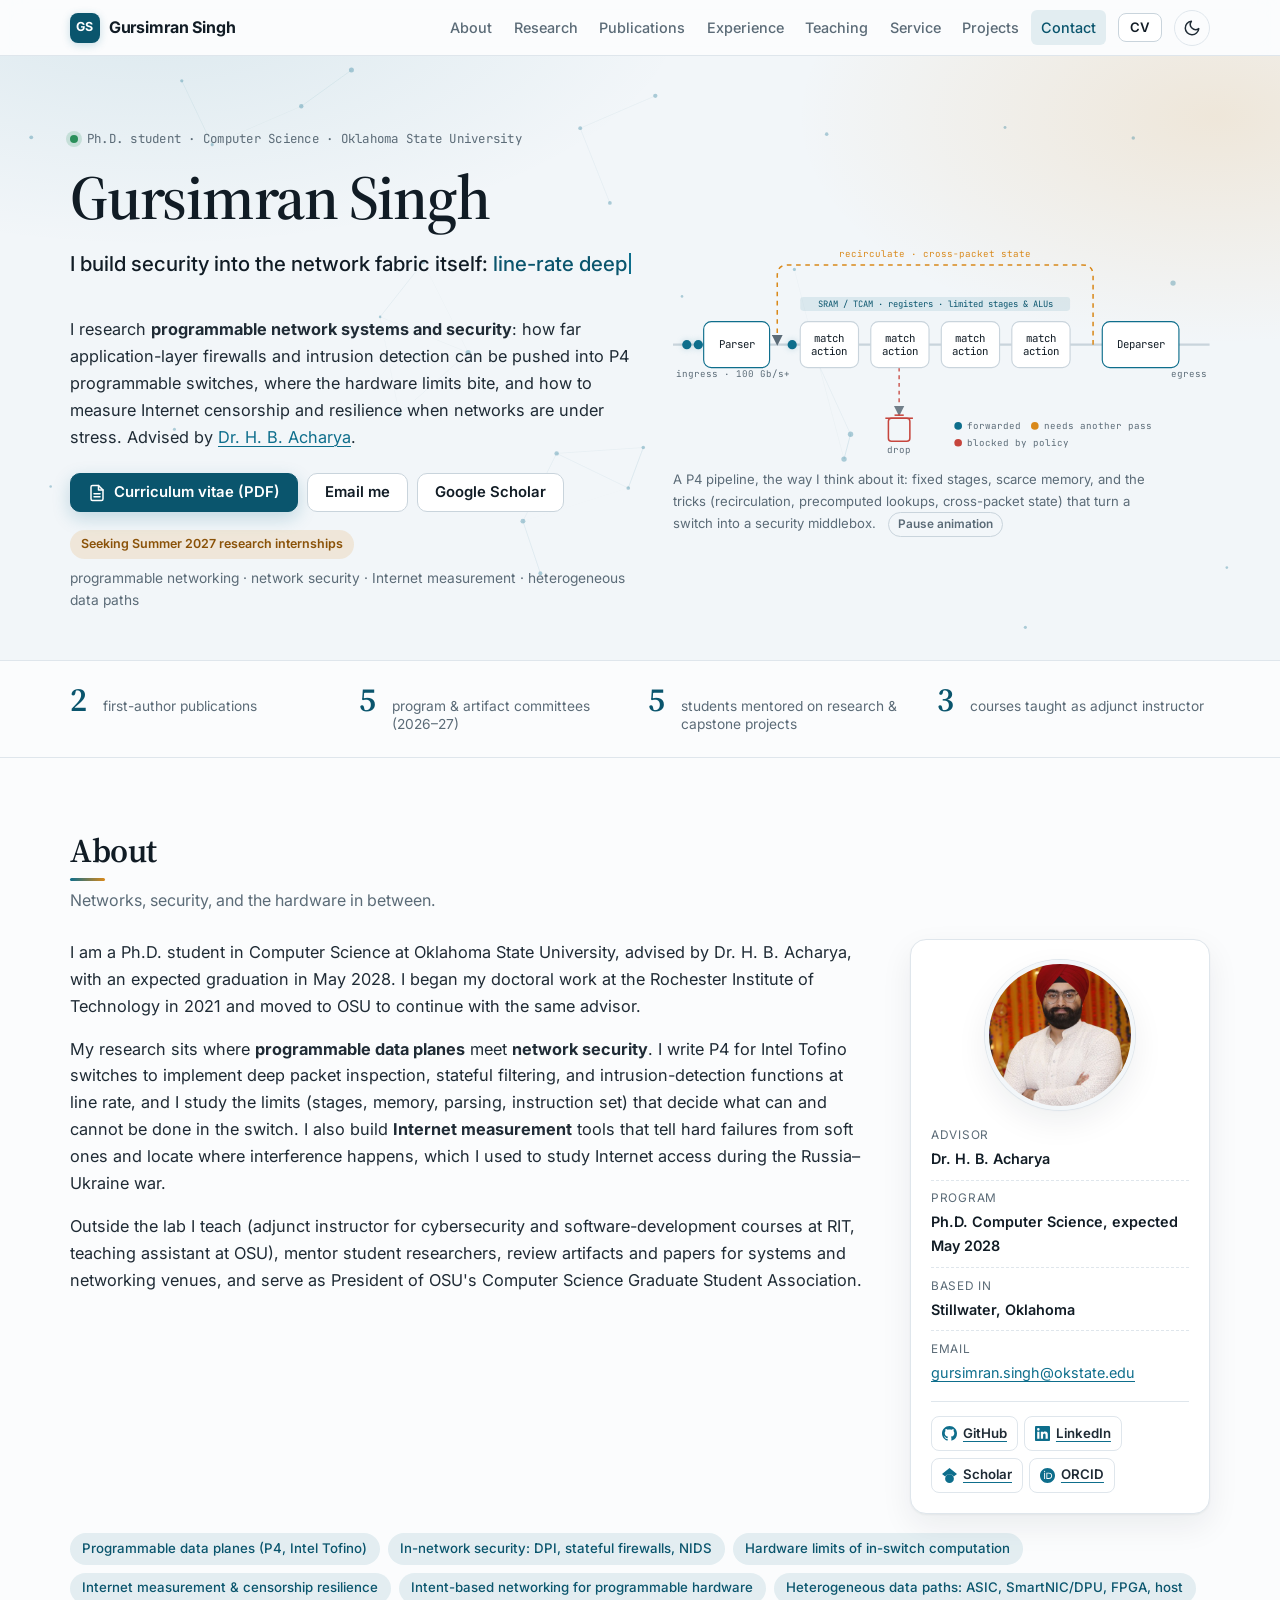
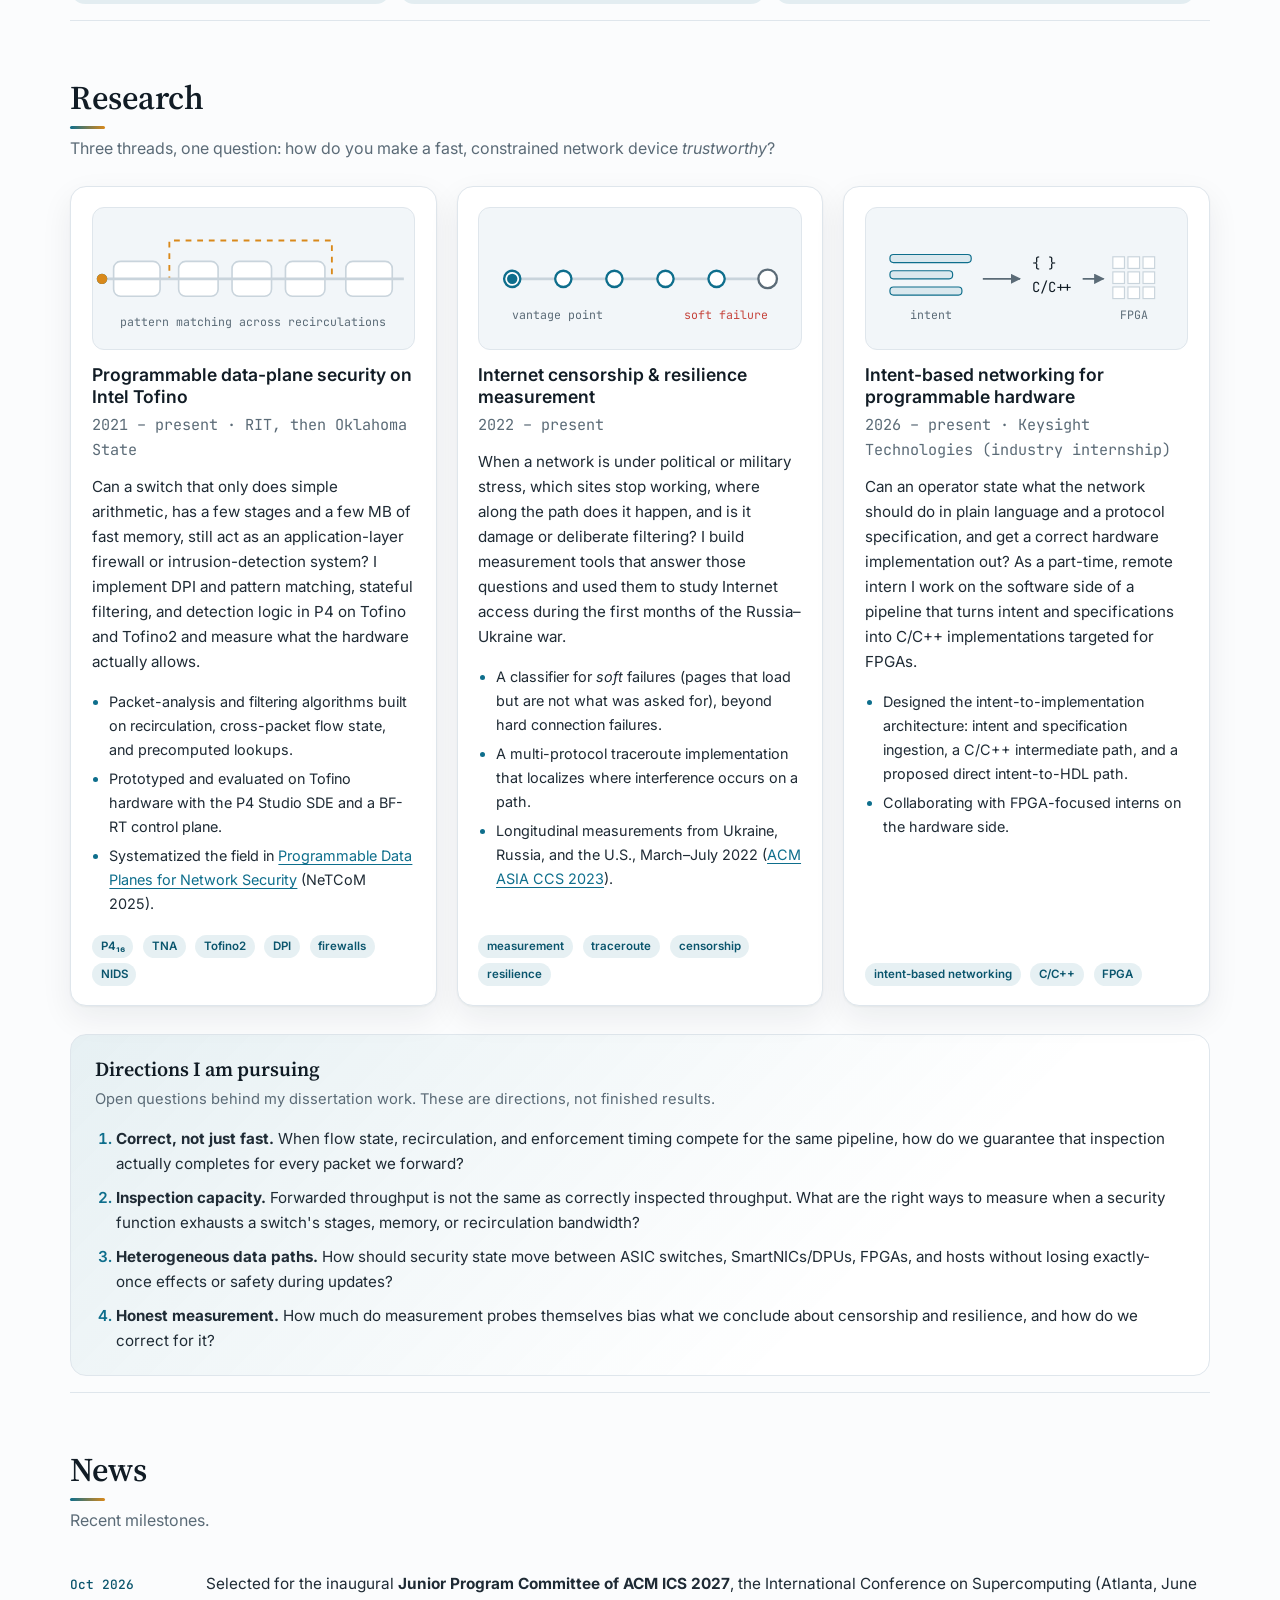
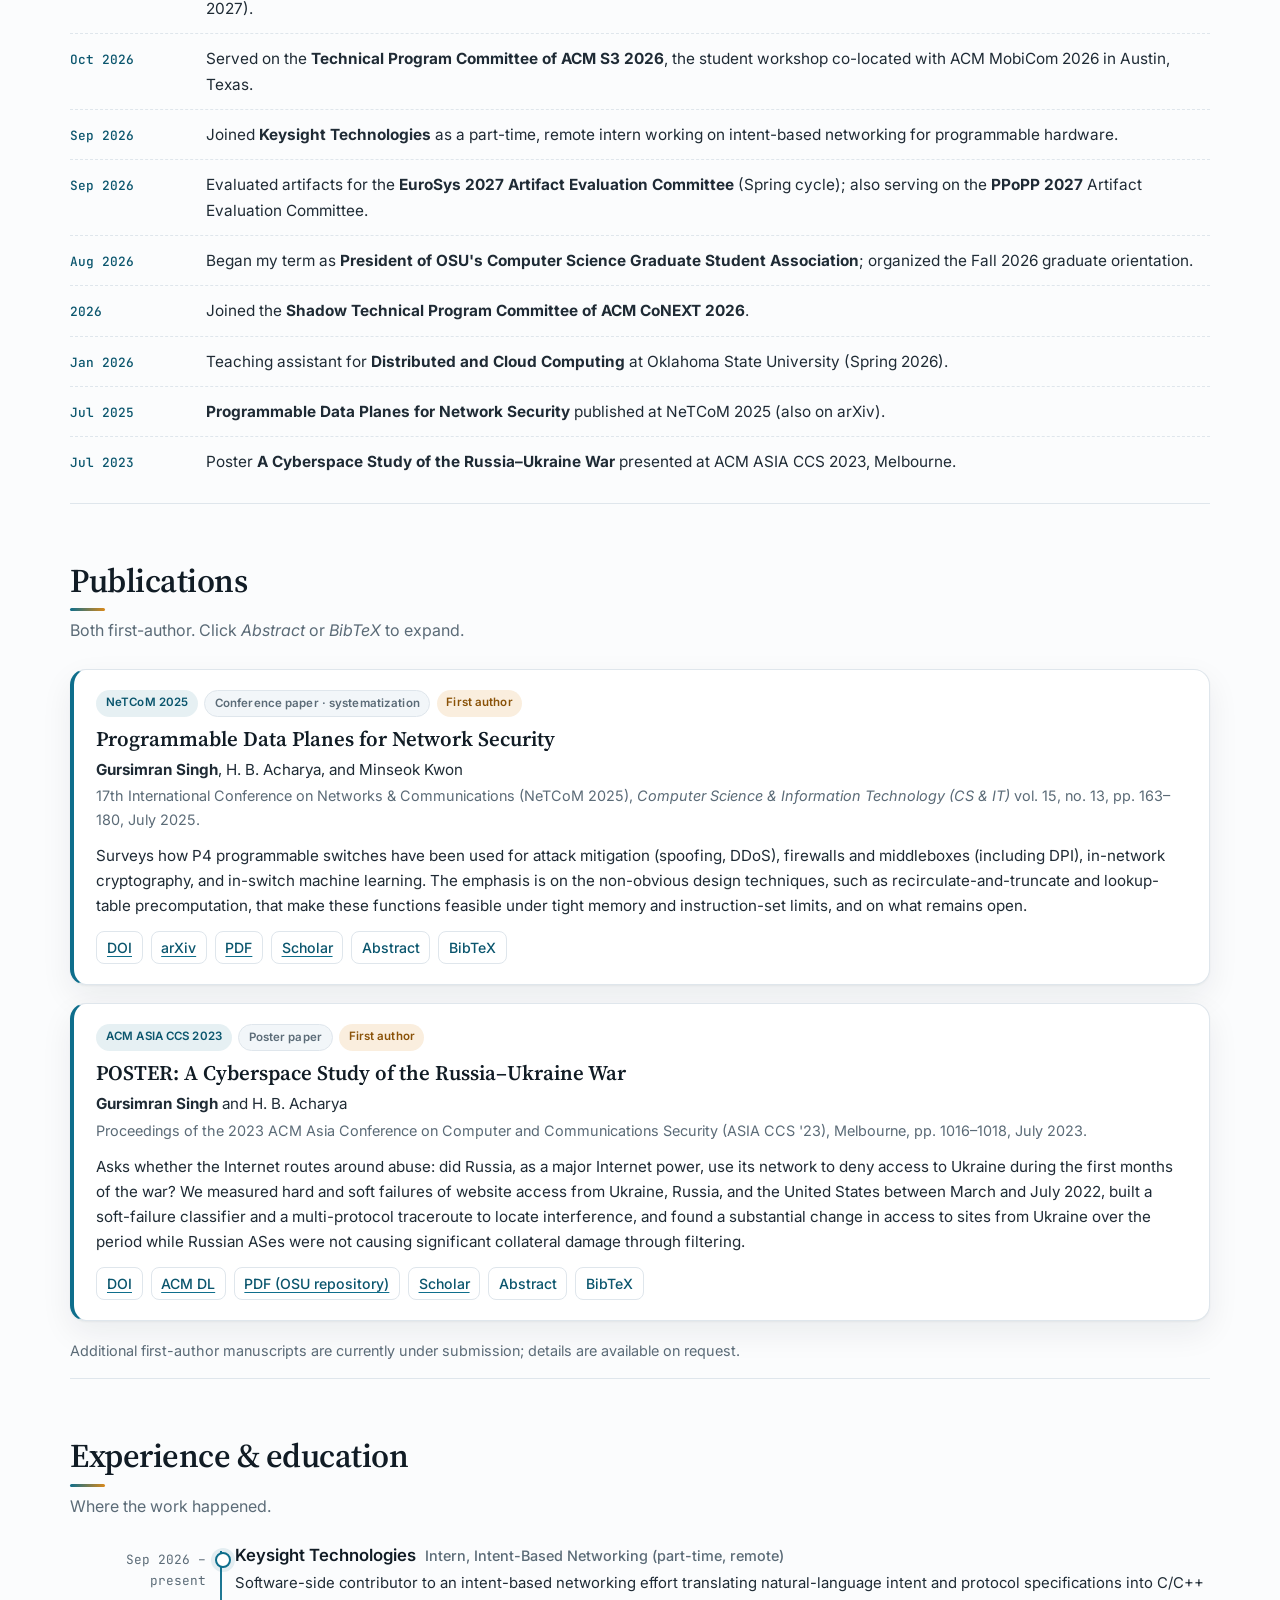
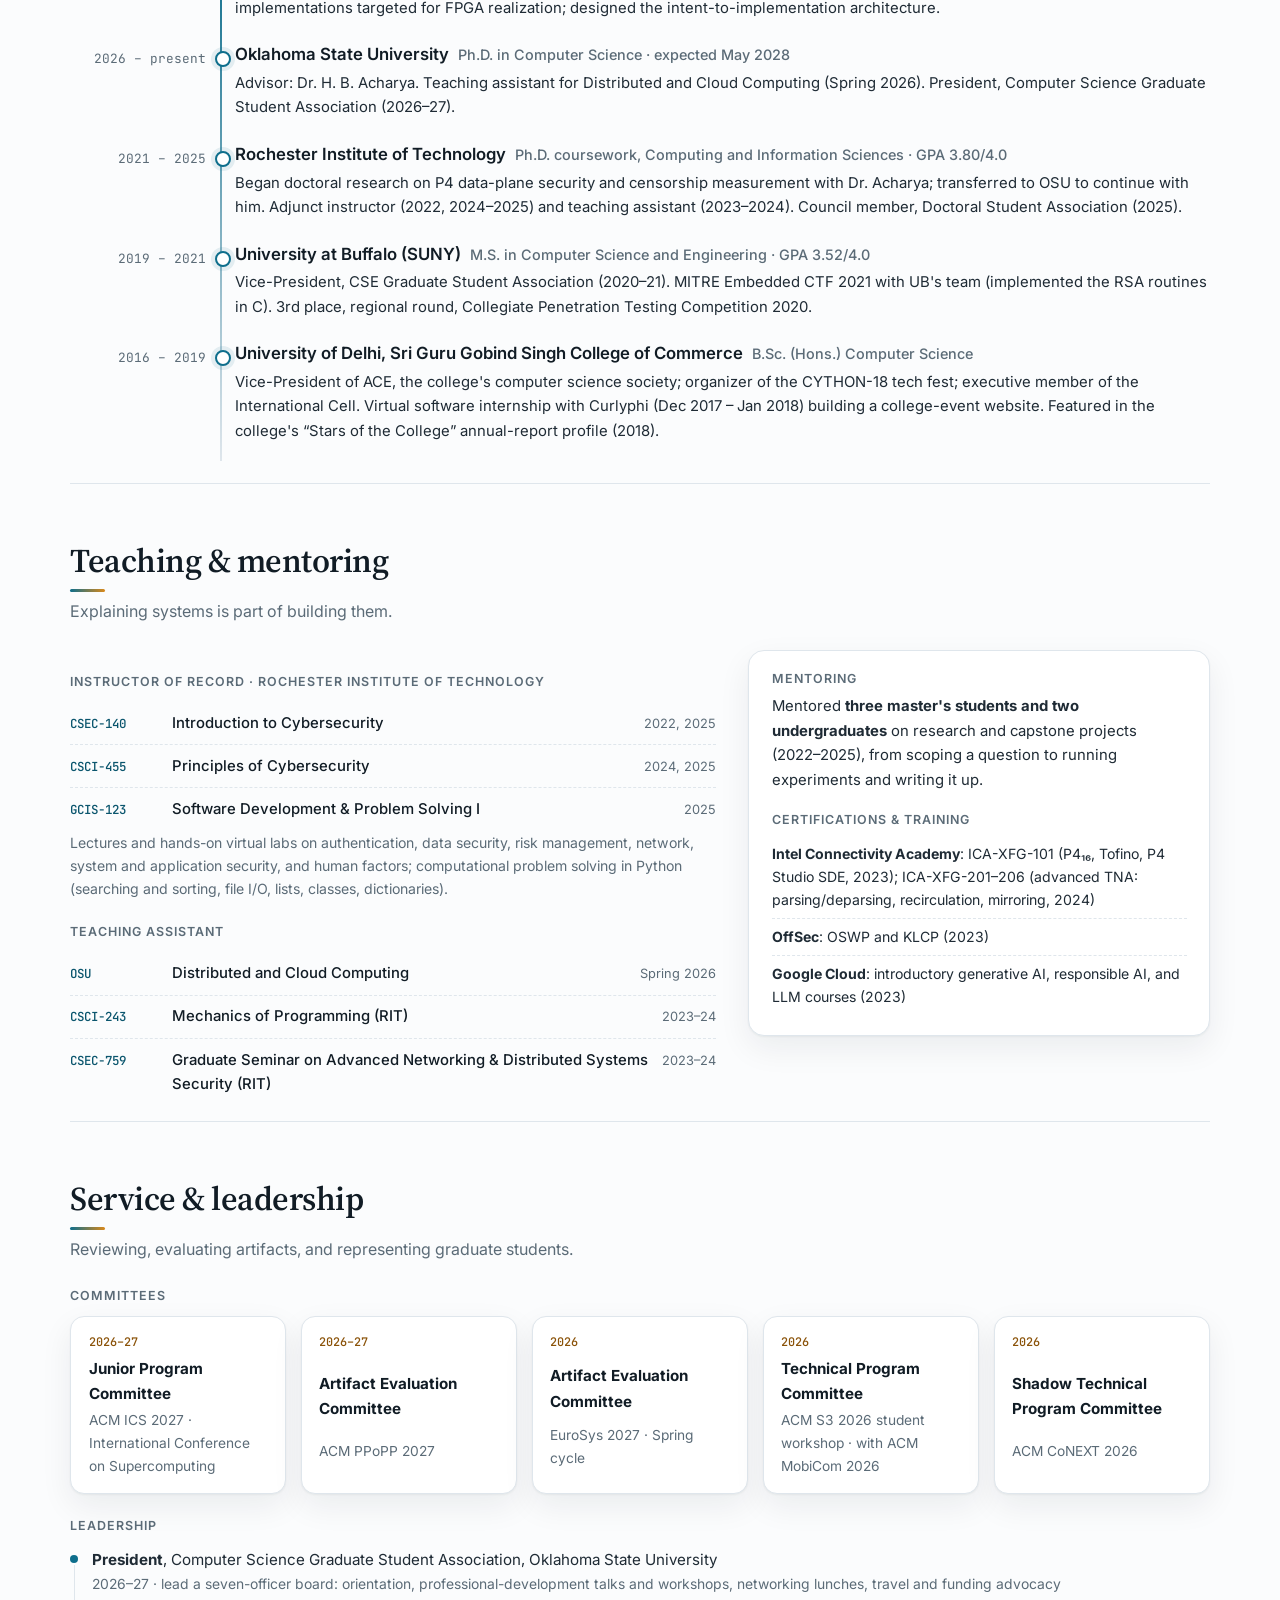
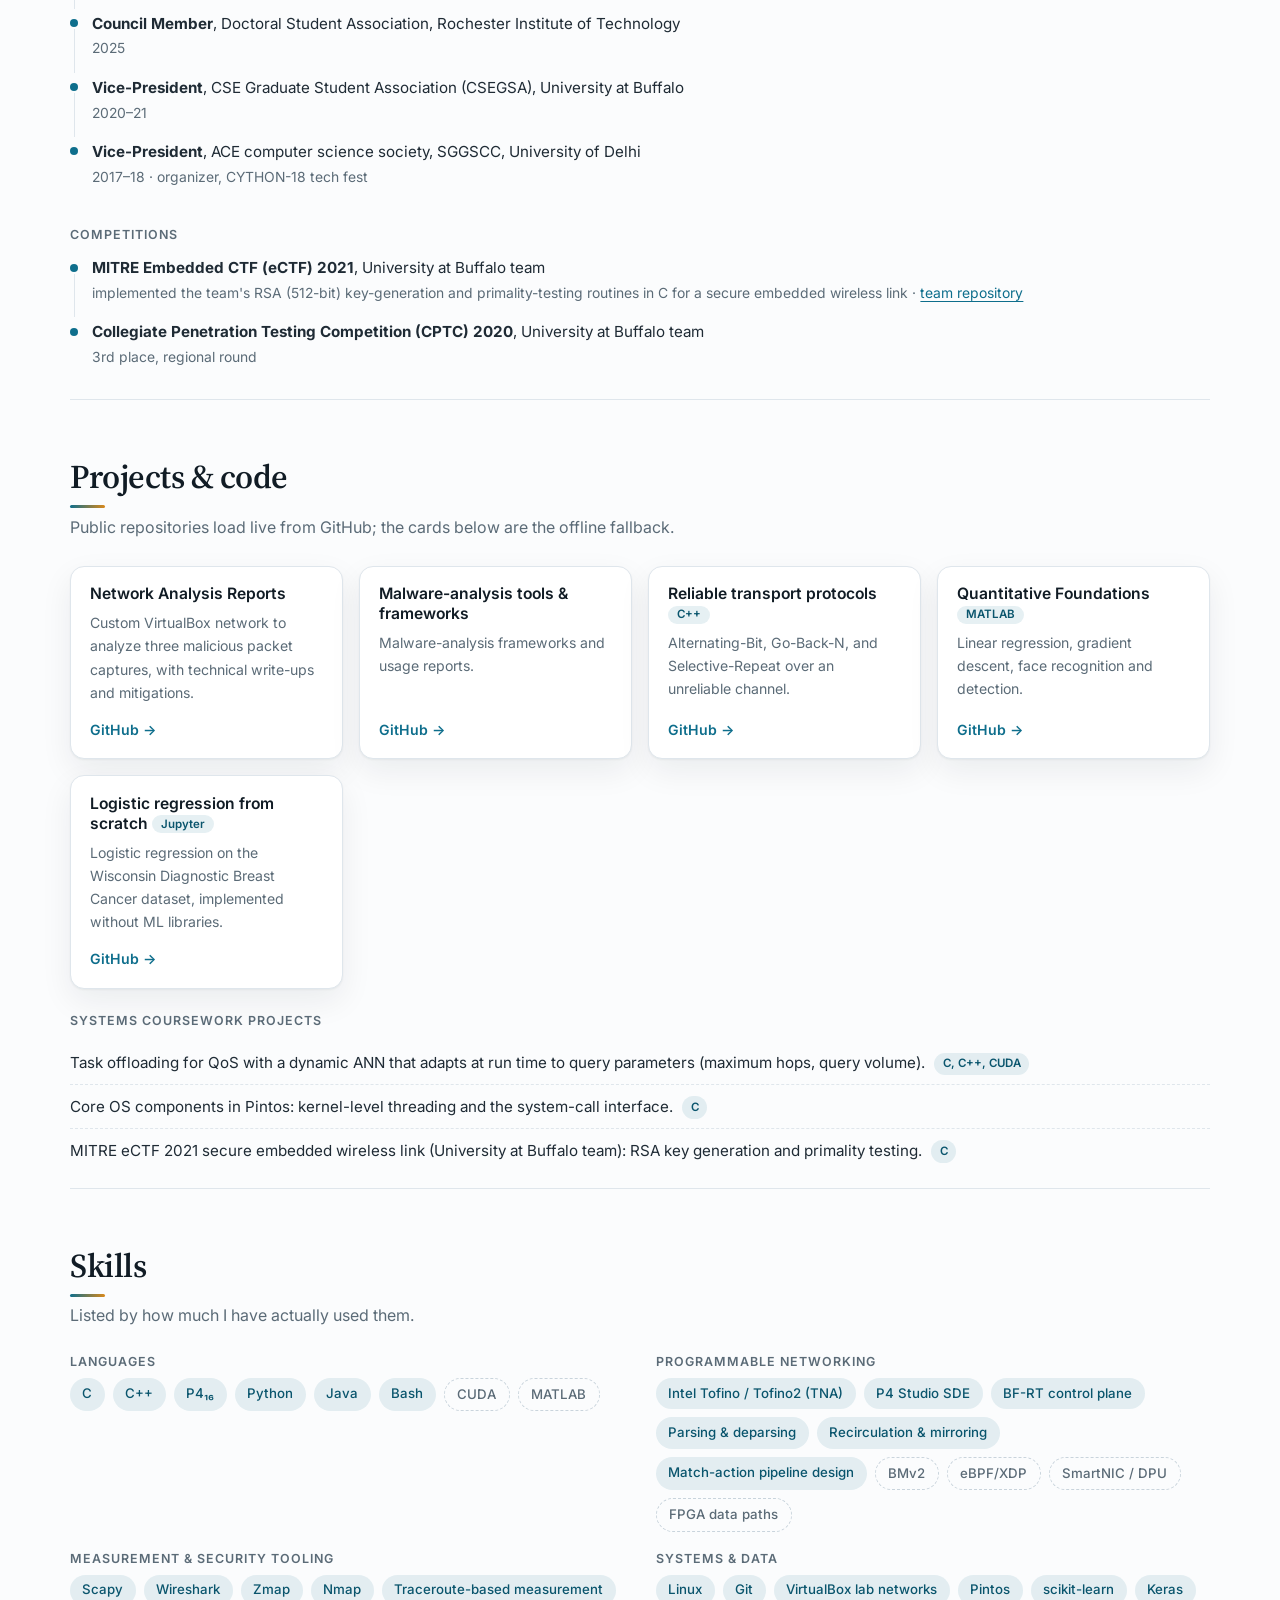
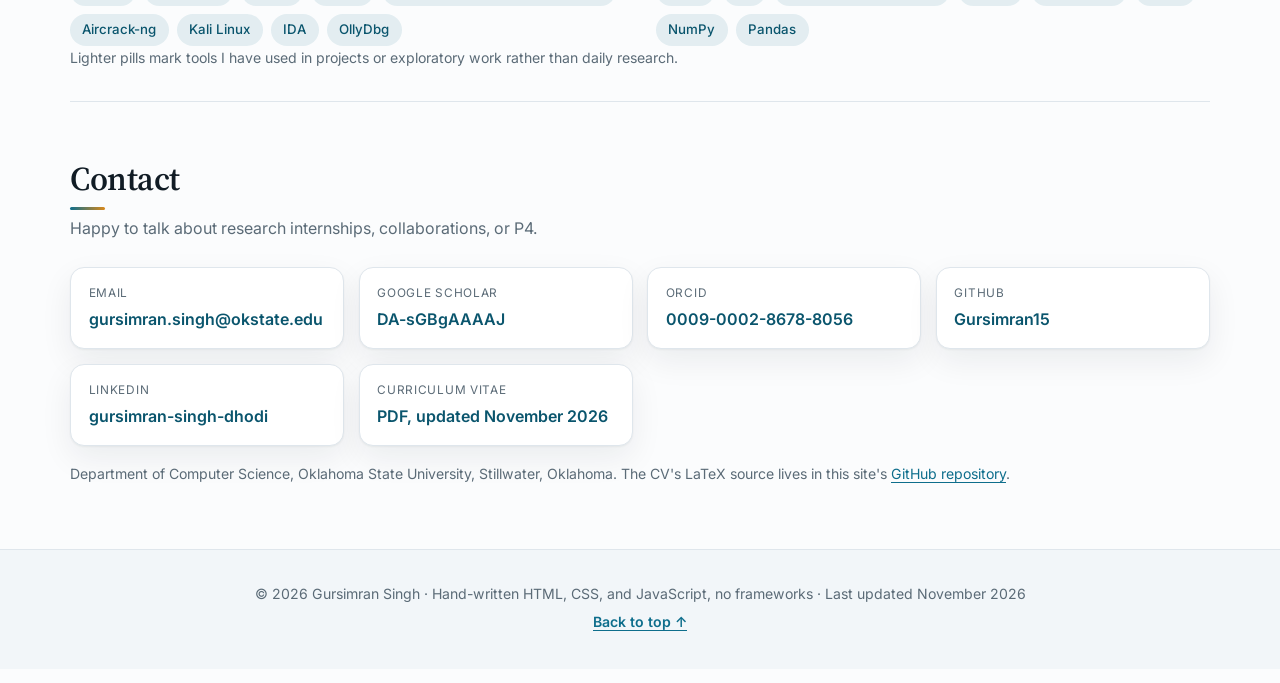
==== index.html @ 1204c02e "Final refinements: theme-color metas, identity links, nav label, eyebrow pulse Co-Authored-By: Claud" ====
<!DOCTYPE html>
<html lang="en">
<head>
  <meta charset="utf-8">
  <meta name="viewport" content="width=device-width, initial-scale=1">
  <title>Gursimran Singh · Programmable networks, security &amp; measurement · Ph.D. student, Oklahoma State University</title>
  <meta name="description" content="Gursimran Singh is a Computer Science Ph.D. student at Oklahoma State University researching programmable data-plane security (P4 on Intel Tofino), in-network deep packet inspection and firewalls, and Internet censorship and resilience measurement.">
  <meta name="author" content="Gursimran Singh">
  <meta name="theme-color" media="(prefers-color-scheme: light)" content="#0e6e8c">
  <meta name="theme-color" media="(prefers-color-scheme: dark)" content="#0b1218">
  <link rel="canonical" href="https://gursimran15.github.io/">

  <!-- Open Graph / Twitter -->
  <meta property="og:type" content="profile">
  <meta property="og:title" content="Gursimran Singh · Programmable networks, security &amp; measurement">
  <meta property="og:description" content="Ph.D. student at Oklahoma State University. P4 / Intel Tofino data-plane security, in-network DPI and firewalls, Internet censorship measurement.">
  <meta property="og:url" content="https://gursimran15.github.io/">
  <meta property="og:image" content="https://gursimran15.github.io/assets/img/og-card.png">
  <meta name="twitter:card" content="summary_large_image">

  <link rel="icon" type="image/svg+xml" href="assets/img/favicon.svg">

  <!-- Fonts -->
  <link rel="preconnect" href="https://fonts.googleapis.com">
  <link rel="preconnect" href="https://fonts.gstatic.com" crossorigin>
  <link href="https://fonts.googleapis.com/css2?family=Inter:wght@400;500;600;700&amp;family=Source+Serif+4:ital,opsz,wght@0,8..60,500;0,8..60,600;1,8..60,500&amp;family=JetBrains+Mono:wght@400;500&amp;display=swap" rel="stylesheet">

  <link rel="stylesheet" href="assets/css/style.css">

  <!-- Structured data for search engines -->
  <script type="application/ld+json">
  {
    "@context": "https://schema.org",
    "@type": "Person",
    "name": "Gursimran Singh",
    "url": "https://gursimran15.github.io/",
    "image": "https://gursimran15.github.io/assets/img/profile.jpg",
    "email": "mailto:gursimran.singh@okstate.edu",
    "jobTitle": "Ph.D. Student, Computer Science",
    "affiliation": { "@type": "CollegeOrUniversity", "name": "Oklahoma State University" },
    "alumniOf": [
      { "@type": "CollegeOrUniversity", "name": "University at Buffalo, The State University of New York" },
      { "@type": "CollegeOrUniversity", "name": "University of Delhi" }
    ],
    "knowsAbout": ["Programmable data planes", "P4", "Intel Tofino", "Network security", "Deep packet inspection", "Internet measurement", "Internet censorship", "Intent-based networking"],
    "sameAs": [
      "https://scholar.google.com/citations?user=DA-sGBgAAAAJ",
      "https://orcid.org/0009-0002-8678-8056",
      "https://github.com/Gursimran15",
      "https://www.linkedin.com/in/gursimran-singh-dhodi/"
    ]
  }
  </script>

  <!-- Set theme before first paint to avoid a flash of the wrong theme -->
  <script>
    (function () {
      try {
        var t = localStorage.getItem('theme');
        if (t !== 'light' && t !== 'dark') {
          t = window.matchMedia('(prefers-color-scheme: dark)').matches ? 'dark' : 'light';
        }
        document.documentElement.setAttribute('data-theme', t);
      } catch (e) { /* no-op */ }
    })();
  </script>
</head>

<body id="top">
  <a class="skip-link" href="#main">Skip to content</a>
  <div class="scroll-progress" aria-hidden="true"><span id="scroll-progress-bar"></span></div>

  <header class="site-header">
    <div class="header-inner">
      <a class="brand" href="#top"><span class="brand-mark" aria-hidden="true">GS</span><span>Gursimran Singh</span></a>
      <nav class="site-nav" aria-label="Section navigation">
        <a href="#about">About</a>
        <a href="#research">Research</a>
        <a href="#publications">Publications</a>
        <a href="#experience">Experience</a>
        <a href="#teaching">Teaching</a>
        <a href="#service">Service</a>
        <a href="#projects">Projects</a>
        <a href="#contact">Contact</a>
      </nav>
      <a class="btn btn-small btn-cv" href="assets/Gursimran_Singh_CV.pdf" target="_blank" rel="noopener" aria-label="Curriculum vitae, PDF (opens in a new tab)">CV</a>
      <button id="theme-toggle" class="theme-toggle" type="button" aria-label="Switch theme">
        <svg class="icon icon-moon" viewBox="0 0 24 24" fill="none" stroke="currentColor" stroke-width="2" stroke-linecap="round" stroke-linejoin="round" aria-hidden="true">
          <path d="M21 12.79A9 9 0 1 1 11.21 3 7 7 0 0 0 21 12.79z"/>
        </svg>
        <svg class="icon icon-sun" viewBox="0 0 24 24" fill="none" stroke="currentColor" stroke-width="2" stroke-linecap="round" stroke-linejoin="round" aria-hidden="true">
          <circle cx="12" cy="12" r="5"/>
          <line x1="12" y1="1" x2="12" y2="3"/><line x1="12" y1="21" x2="12" y2="23"/>
          <line x1="4.22" y1="4.22" x2="5.64" y2="5.64"/><line x1="18.36" y1="18.36" x2="19.78" y2="19.78"/>
          <line x1="1" y1="12" x2="3" y2="12"/><line x1="21" y1="12" x2="23" y2="12"/>
          <line x1="4.22" y1="19.78" x2="5.64" y2="18.36"/><line x1="18.36" y1="5.64" x2="19.78" y2="4.22"/>
        </svg>
      </button>
    </div>
  </header>

  <main id="main">

    <!-- ================= Hero ================= -->
    <section class="hero" aria-labelledby="hero-name">
      <canvas id="hero-canvas" class="hero-canvas" aria-hidden="true"></canvas>
      <div class="hero-inner">
        <div class="hero-text">
          <p class="eyebrow"><span class="dot" aria-hidden="true"></span>Ph.D. student · Computer Science · Oklahoma State University</p>
          <h1 id="hero-name" class="hero-name">Gursimran Singh</h1>
          <p class="hero-tagline">
            I build security into the network fabric itself:
            <span class="typed-wrap"><span id="typed" class="typed">line-rate deep packet inspection on Intel Tofino</span><span class="caret" aria-hidden="true"></span></span>
          </p>
          <p class="hero-lede">
            I research <strong>programmable network systems and security</strong>: how far application-layer
            firewalls and intrusion detection can be pushed into P4 programmable switches, where the hardware
            limits bite, and how to measure Internet censorship and resilience when networks are under stress.
            Advised by <a href="https://experts.okstate.edu/hbhatta" target="_blank" rel="noopener">Dr.&nbsp;H.&nbsp;B.&nbsp;Acharya</a>.
          </p>
          <div class="hero-actions">
            <a class="btn btn-primary" href="assets/Gursimran_Singh_CV.pdf" target="_blank" rel="noopener">
              <svg class="icon" viewBox="0 0 24 24" fill="none" stroke="currentColor" stroke-width="2" stroke-linecap="round" stroke-linejoin="round" aria-hidden="true"><path d="M14 2H6a2 2 0 0 0-2 2v16a2 2 0 0 0 2 2h12a2 2 0 0 0 2-2V8z"/><polyline points="14 2 14 8 20 8"/><line x1="16" y1="13" x2="8" y2="13"/><line x1="16" y1="17" x2="8" y2="17"/></svg>
              Curriculum vitae (PDF)
            </a>
            <a class="btn" href="mailto:gursimran.singh@okstate.edu">Email me</a>
            <a class="btn" href="https://scholar.google.com/citations?user=DA-sGBgAAAAJ" target="_blank" rel="noopener">Google Scholar</a>
          </div>
          <p class="hero-note"><span class="pill pill-live">Seeking Summer 2027 research internships</span> programmable networking · network security · Internet measurement · heterogeneous data paths</p>
        </div>

        <!-- Animated programmable-switch pipeline -->
        <figure class="hero-figure">
          <svg id="pipeline" class="pipeline" viewBox="0 0 700 340" role="img" aria-label="Animated illustration of packets flowing through a programmable switch pipeline: parser, match-action stages, deparser, with recirculation and drop paths">
            <defs>
              <marker id="arrow" viewBox="0 0 10 10" refX="9" refY="5" markerWidth="7" markerHeight="7" orient="auto-start-reverse">
                <path d="M0,0 L10,5 L0,10 z" fill="currentColor"/>
              </marker>
            </defs>
            <!-- wire -->
            <line class="wire" x1="0" y1="190" x2="700" y2="190"/>
            <!-- packets are injected here by main.js (drawn beneath the blocks so they "enter" each stage) -->
            <g id="packets"></g>
            <!-- recirculation loop -->
            <path class="loop" d="M548 190 L548 100 Q548 86 534 86 L150 86 Q136 86 136 100 L136 190" marker-end="url(#arrow)"/>
            <text class="label label-loop" x="342" y="76" text-anchor="middle">recirculate · cross-packet state</text>
            <!-- drop path -->
            <path class="droppath" d="M295 190 L295 282" marker-end="url(#arrow)"/>
            <g class="bin">
              <rect x="281" y="286" width="28" height="30" rx="4"/>
              <line x1="277" y1="286" x2="313" y2="286"/>
              <line x1="289" y1="282" x2="301" y2="282"/>
            </g>
            <text class="label" x="295" y="332" text-anchor="middle">drop</text>
            <!-- blocks -->
            <g class="block block-parser" data-stage="parser">
              <title>Programmable parser: extracts header fields by offset and length; no general-purpose parsing of variable-length payloads</title>
              <rect x="40" y="160" width="86" height="60" rx="10"/>
              <text x="83" y="195" text-anchor="middle">Parser</text>
            </g>
            <g class="block block-stage" data-stage="1">
              <title>Match-action stage: table lookups in SRAM/TCAM and a few ALU operations per packet; every stage has a fixed budget</title>
              <rect x="166" y="160" width="76" height="60" rx="10"/>
              <text x="204" y="186" text-anchor="middle">match</text>
              <text x="204" y="204" text-anchor="middle">action</text>
            </g>
            <g class="block block-stage" data-stage="2">
              <rect x="258" y="160" width="76" height="60" rx="10"/>
              <text x="296" y="186" text-anchor="middle">match</text>
              <text x="296" y="204" text-anchor="middle">action</text>
            </g>
            <g class="block block-stage" data-stage="3">
              <rect x="350" y="160" width="76" height="60" rx="10"/>
              <text x="388" y="186" text-anchor="middle">match</text>
              <text x="388" y="204" text-anchor="middle">action</text>
            </g>
            <g class="block block-stage" data-stage="4">
              <rect x="442" y="160" width="76" height="60" rx="10"/>
              <text x="480" y="186" text-anchor="middle">match</text>
              <text x="480" y="204" text-anchor="middle">action</text>
            </g>
            <g class="block block-parser" data-stage="deparser">
              <title>Deparser: reassembles the packet for forwarding, mirroring, or another pass through the pipeline</title>
              <rect x="560" y="160" width="100" height="60" rx="10"/>
              <text x="610" y="195" text-anchor="middle">Deparser</text>
            </g>
            <!-- memories -->
            <g class="mem">
              <rect x="166" y="128" width="352" height="18" rx="4"/>
              <text x="342" y="141" text-anchor="middle">SRAM / TCAM · registers · limited stages &amp; ALUs</text>
            </g>
            <text class="label label-in" x="4" y="232">ingress · 100 Gb/s+</text>
            <text class="label label-out" x="696" y="232" text-anchor="end">egress</text>
            <!-- legend -->
            <g class="legend">
              <circle cx="372" cy="296" r="5" class="pk pk-pass"/><text x="384" y="300">forwarded</text>
              <circle cx="472" cy="296" r="5" class="pk pk-recirc"/><text x="484" y="300">needs another pass</text>
              <circle cx="372" cy="318" r="5" class="pk pk-drop"/><text x="384" y="322">blocked by policy</text>
            </g>
          </svg>
          <figcaption class="hero-caption">A P4 pipeline, the way I think about it: fixed stages, scarce memory, and the tricks (recirculation, precomputed lookups, cross-packet state) that turn a switch into a security middlebox.
            <button id="motion-toggle" class="motion-toggle" type="button" aria-pressed="false" hidden>Pause animation</button>
          </figcaption>
        </figure>
      </div>
    </section>

    <!-- ================= Stats ================= -->
    <section class="stats" aria-label="At a glance">
      <ul class="stat-list">
        <li class="stat"><span class="stat-num" data-count="2">2</span><span class="stat-label">first-author publications</span></li>
        <li class="stat"><span class="stat-num" data-count="5">5</span><span class="stat-label">program &amp; artifact committees (2026–27)</span></li>
        <li class="stat"><span class="stat-num" data-count="5">5</span><span class="stat-label">students mentored on research &amp; capstone projects</span></li>
        <li class="stat"><span class="stat-num" data-count="3">3</span><span class="stat-label">courses taught as adjunct instructor</span></li>
      </ul>
    </section>

    <div class="container">

      <!-- ================= About ================= -->
      <section id="about" class="section reveal">
        <div class="section-head">
          <h2>About</h2>
          <p class="section-sub">Networks, security, and the hardware in between.</p>
        </div>
        <div class="about-grid">
          <div class="about-text">
            <p>
              I am a Ph.D. student in Computer Science at Oklahoma State University, advised by
              Dr.&nbsp;H.&nbsp;B.&nbsp;Acharya, with an expected graduation in May 2028. I began my doctoral work
              at the Rochester Institute of Technology in 2021 and moved to OSU to continue with the same advisor.
            </p>
            <p>
              My research sits where <strong>programmable data planes</strong> meet <strong>network security</strong>.
              I write P4 for Intel Tofino switches to implement deep packet inspection, stateful filtering, and
              intrusion-detection functions at line rate, and I study the limits (stages, memory, parsing, instruction
              set) that decide what can and cannot be done in the switch. I also build <strong>Internet measurement</strong>
              tools that tell hard failures from soft ones and locate where interference happens, which I used to study
              Internet access during the Russia–Ukraine war.
            </p>
            <p>
              Outside the lab I teach (adjunct instructor for cybersecurity and software-development courses at RIT,
              teaching assistant at OSU), mentor student researchers, review artifacts and papers for systems and
              networking venues, and serve as President of OSU's Computer Science Graduate Student Association.
            </p>
          </div>
          <aside class="about-card">
            <img class="portrait" src="assets/img/profile.jpg" alt="Portrait of Gursimran Singh" width="400" height="400" loading="lazy" decoding="async">
            <ul class="fact-list">
              <li><span>Advisor</span><strong>Dr. H. B. Acharya</strong></li>
              <li><span>Program</span><strong>Ph.D. Computer Science, expected May 2028</strong></li>
              <li><span>Based in</span><strong>Stillwater, Oklahoma</strong></li>
              <li><span>Email</span><a href="mailto:gursimran.singh@okstate.edu">gursimran.singh@okstate.edu</a></li>
            </ul>
            <ul class="social-row" aria-label="Profiles">
              <li><a href="https://github.com/Gursimran15" target="_blank" rel="noopener" aria-label="GitHub (opens in a new tab)"><svg class="icon" viewBox="0 0 16 16" fill="currentColor" aria-hidden="true"><path d="M8 0C3.58 0 0 3.58 0 8c0 3.54 2.29 6.53 5.47 7.59.4.07.55-.17.55-.38 0-.19-.01-.82-.01-1.49-2.01.37-2.53-.49-2.69-.94-.09-.23-.48-.94-.82-1.13-.28-.15-.68-.52-.01-.53.63-.01 1.08.58 1.23.82.72 1.21 1.87.87 2.33.66.07-.52.28-.87.51-1.07-1.78-.2-3.64-.89-3.64-3.95 0-.87.31-1.59.82-2.15-.08-.2-.36-1.02.08-2.12 0 0 .67-.21 2.2.82.64-.18 1.32-.27 2-.27.68 0 1.36.09 2 .27 1.53-1.04 2.2-.82 2.2-.82.44 1.1.16 1.92.08 2.12.51.56.82 1.27.82 2.15 0 3.07-1.87 3.75-3.65 3.95.29.25.54.73.54 1.48 0 1.07-.01 1.93-.01 2.2 0 .21.15.46.55.38A8.01 8.01 0 0 0 16 8c0-4.42-3.58-8-8-8z"/></svg>GitHub</a></li>
              <li><a href="https://www.linkedin.com/in/gursimran-singh-dhodi/" target="_blank" rel="noopener" aria-label="LinkedIn (opens in a new tab)"><svg class="icon" viewBox="0 0 24 24" fill="currentColor" aria-hidden="true"><path d="M20.45 20.45h-3.55v-5.57c0-1.33-.03-3.04-1.85-3.04-1.85 0-2.14 1.45-2.14 2.94v5.67H9.36V9h3.41v1.56h.05c.47-.9 1.63-1.85 3.36-1.85 3.6 0 4.27 2.37 4.27 5.45v6.29zM5.34 7.43a2.06 2.06 0 1 1 0-4.12 2.06 2.06 0 0 1 0 4.12zM7.12 20.45H3.55V9h3.57v11.45zM22.22 0H1.77C.79 0 0 .77 0 1.72v20.55C0 23.23.79 24 1.77 24h20.45c.98 0 1.78-.77 1.78-1.73V1.72C24 .77 23.2 0 22.22 0z"/></svg>LinkedIn</a></li>
              <li><a href="https://scholar.google.com/citations?user=DA-sGBgAAAAJ" target="_blank" rel="noopener" aria-label="Google Scholar (opens in a new tab)"><svg class="icon" viewBox="0 0 24 24" fill="currentColor" aria-hidden="true"><path d="M5.242 13.769L0 9.5 12 0l12 9.5-5.242 4.269C17.548 11.249 14.978 9.5 12 9.5c-2.977 0-5.548 1.748-6.758 4.269zM12 10a7 7 0 1 0 0 14 7 7 0 0 0 0-14z"/></svg>Scholar</a></li>
              <li><a href="https://orcid.org/0009-0002-8678-8056" target="_blank" rel="noopener" aria-label="ORCID (opens in a new tab)"><svg class="icon" viewBox="0 0 24 24" fill="currentColor" aria-hidden="true"><path d="M12 0C5.372 0 0 5.372 0 12s5.372 12 12 12 12-5.372 12-12S18.628 0 12 0zM7.369 4.378c.525 0 .947.431.947.947 0 .525-.422.947-.947.947-.525 0-.947-.422-.947-.947 0-.516.422-.947.947-.947zm-.722 3.038h1.444v10.041H6.647V7.416zm3.562 0h3.9c3.712 0 5.344 2.653 5.344 5.025 0 2.578-2.016 5.025-5.325 5.025h-3.919V7.416zm1.444 1.303v7.444h2.297c3.272 0 4.022-2.484 4.022-3.722 0-2.016-1.284-3.722-4.097-3.722h-2.222z"/></svg>ORCID</a></li>
            </ul>
          </aside>
        </div>
        <ul class="pill-list" aria-label="Research interests">
          <li>Programmable data planes (P4, Intel Tofino)</li>
          <li>In-network security: DPI, stateful firewalls, NIDS</li>
          <li>Hardware limits of in-switch computation</li>
          <li>Internet measurement &amp; censorship resilience</li>
          <li>Intent-based networking for programmable hardware</li>
          <li>Heterogeneous data paths: ASIC, SmartNIC/DPU, FPGA, host</li>
        </ul>
      </section>

      <!-- ================= Research ================= -->
      <section id="research" class="section reveal">
        <div class="section-head">
          <h2>Research</h2>
          <p class="section-sub">Three threads, one question: how do you make a fast, constrained network device <em>trustworthy</em>?</p>
        </div>

        <div class="research-grid">
          <article class="rcard reveal">
            <div class="rcard-art" aria-hidden="true">
              <svg viewBox="0 0 260 110" class="mini mini-dpi">
                <rect class="m-box" x="10" y="40" width="40" height="30" rx="6"/>
                <rect class="m-box" x="66" y="40" width="34" height="30" rx="6"/>
                <rect class="m-box" x="112" y="40" width="34" height="30" rx="6"/>
                <rect class="m-box" x="158" y="40" width="34" height="30" rx="6"/>
                <rect class="m-box" x="210" y="40" width="40" height="30" rx="6"/>
                <path class="m-loop" d="M192 55 L198 55 L198 22 L58 22 L58 55"/>
                <line class="m-wire" x1="0" y1="55" x2="260" y2="55"/>
                <circle class="m-dot m-dot-1" cx="0" cy="55" r="4.5"/>
                <circle class="m-dot m-dot-2" cx="0" cy="55" r="4.5"/>
                <text class="m-text" x="130" y="96" text-anchor="middle">pattern matching across recirculations</text>
              </svg>
            </div>
            <h3>Programmable data-plane security on Intel Tofino</h3>
            <p class="rcard-years">2021 – present · RIT, then Oklahoma State</p>
            <p>
              Can a switch that only does simple arithmetic, has a few stages and a few MB of fast memory, still act
              as an application-layer firewall or intrusion-detection system? I implement DPI and pattern matching,
              stateful filtering, and detection logic in P4 on Tofino and Tofino2 and measure what the hardware
              actually allows.
            </p>
            <ul class="rcard-points">
              <li>Packet-analysis and filtering algorithms built on recirculation, cross-packet flow state, and precomputed lookups.</li>
              <li>Prototyped and evaluated on Tofino hardware with the P4 Studio SDE and a BF-RT control plane.</li>
              <li>Systematized the field in <a href="#pub-netcom2025">Programmable Data Planes for Network Security</a> (NeTCoM 2025).</li>
            </ul>
            <p class="rcard-tags"><span class="tag">P4₁₆</span><span class="tag">TNA</span><span class="tag">Tofino2</span><span class="tag">DPI</span><span class="tag">firewalls</span><span class="tag">NIDS</span></p>
          </article>

          <article class="rcard reveal">
            <div class="rcard-art" aria-hidden="true">
              <svg viewBox="0 0 260 110" class="mini mini-trace">
                <line class="m-wire" x1="20" y1="55" x2="240" y2="55"/>
                <circle class="m-hop h1" cx="20" cy="55" r="7"/>
                <circle class="m-hop h2" cx="64" cy="55" r="7"/>
                <circle class="m-hop h3" cx="108" cy="55" r="7"/>
                <circle class="m-hop h4" cx="152" cy="55" r="7"/>
                <circle class="m-hop h5" cx="196" cy="55" r="7"/>
                <circle class="m-hop h6 m-target" cx="240" cy="55" r="8"/>
                <circle class="m-probe" cx="20" cy="55" r="4.5"/>
                <text class="m-text" x="20" y="90" text-anchor="start">vantage point</text>
                <text class="m-text m-soft" x="240" y="90" text-anchor="end">soft failure</text>
              </svg>
            </div>
            <h3>Internet censorship &amp; resilience measurement</h3>
            <p class="rcard-years">2022 – present</p>
            <p>
              When a network is under political or military stress, which sites stop working, where along the path
              does it happen, and is it damage or deliberate filtering? I build measurement tools that answer those
              questions and used them to study Internet access during the first months of the Russia–Ukraine war.
            </p>
            <ul class="rcard-points">
              <li>A classifier for <em>soft</em> failures (pages that load but are not what was asked for), beyond hard connection failures.</li>
              <li>A multi-protocol traceroute implementation that localizes where interference occurs on a path.</li>
              <li>Longitudinal measurements from Ukraine, Russia, and the U.S., March–July 2022 (<a href="#pub-asiaccs2023">ACM ASIA CCS 2023</a>).</li>
            </ul>
            <p class="rcard-tags"><span class="tag">measurement</span><span class="tag">traceroute</span><span class="tag">censorship</span><span class="tag">resilience</span></p>
          </article>

          <article class="rcard reveal">
            <div class="rcard-art" aria-hidden="true">
              <svg viewBox="0 0 260 110" class="mini mini-intent">
                <g class="m-intent">
                  <rect x="12" y="34" width="70" height="7" rx="3"/>
                  <rect x="12" y="48" width="54" height="7" rx="3"/>
                  <rect x="12" y="62" width="62" height="7" rx="3"/>
                </g>
                <path class="m-arrow" d="M92 55 L124 55" marker-end="url(#mini-arrow)"/>
                <g class="m-code">
                  <text x="134" y="46">{ }</text>
                  <text x="134" y="66">C/C++</text>
                </g>
                <path class="m-arrow m-arrow-2" d="M178 55 L196 55" marker-end="url(#mini-arrow)"/>
                <g class="m-fpga">
                  <rect x="204" y="36" width="10" height="10"/><rect x="217" y="36" width="10" height="10"/><rect x="230" y="36" width="10" height="10"/>
                  <rect x="204" y="49" width="10" height="10"/><rect x="217" y="49" width="10" height="10"/><rect x="230" y="49" width="10" height="10"/>
                  <rect x="204" y="62" width="10" height="10"/><rect x="217" y="62" width="10" height="10"/><rect x="230" y="62" width="10" height="10"/>
                </g>
                <text class="m-text" x="47" y="90" text-anchor="middle">intent</text>
                <text class="m-text" x="222" y="90" text-anchor="middle">FPGA</text>
                <defs>
                  <marker id="mini-arrow" viewBox="0 0 10 10" refX="9" refY="5" markerWidth="6" markerHeight="6" orient="auto"><path d="M0,0 L10,5 L0,10 z" fill="currentColor"/></marker>
                </defs>
              </svg>
            </div>
            <h3>Intent-based networking for programmable hardware</h3>
            <p class="rcard-years">2026 – present · Keysight Technologies (industry internship)</p>
            <p>
              Can an operator state what the network should do in plain language and a protocol specification, and
              get a correct hardware implementation out? As a part-time, remote intern I work on the software side of
              a pipeline that turns intent and specifications into C/C++ implementations targeted for FPGAs.
            </p>
            <ul class="rcard-points">
              <li>Designed the intent-to-implementation architecture: intent and specification ingestion, a C/C++ intermediate path, and a proposed direct intent-to-HDL path.</li>
              <li>Collaborating with FPGA-focused interns on the hardware side.</li>
            </ul>
            <p class="rcard-tags"><span class="tag">intent-based networking</span><span class="tag">C/C++</span><span class="tag">FPGA</span></p>
          </article>
        </div>

        <div class="directions reveal">
          <h3>Directions I am pursuing</h3>
          <p class="directions-intro">Open questions behind my dissertation work. These are directions, not finished results.</p>
          <ol class="directions-list">
            <li><strong>Correct, not just fast.</strong> When flow state, recirculation, and enforcement timing compete for the same pipeline, how do we guarantee that inspection actually completes for every packet we forward?</li>
            <li><strong>Inspection capacity.</strong> Forwarded throughput is not the same as correctly inspected throughput. What are the right ways to measure when a security function exhausts a switch's stages, memory, or recirculation bandwidth?</li>
            <li><strong>Heterogeneous data paths.</strong> How should security state move between ASIC switches, SmartNICs/DPUs, FPGAs, and hosts without losing exactly-once effects or safety during updates?</li>
            <li><strong>Honest measurement.</strong> How much do measurement probes themselves bias what we conclude about censorship and resilience, and how do we correct for it?</li>
          </ol>
        </div>
      </section>

      <!-- ================= News ================= -->
      <section id="news" class="section reveal">
        <div class="section-head">
          <h2>News</h2>
          <p class="section-sub">Recent milestones.</p>
        </div>
        <ul class="news-list">
          <li class="reveal"><time datetime="2026-10-30">Oct 2026</time><p>Selected for the inaugural <strong>Junior Program Committee of ACM ICS 2027</strong>, the International Conference on Supercomputing (Atlanta, June 2027).</p></li>
          <li class="reveal"><time datetime="2026-10-30">Oct 2026</time><p>Served on the <strong>Technical Program Committee of ACM S3 2026</strong>, the student workshop co-located with ACM MobiCom 2026 in Austin, Texas.</p></li>
          <li class="reveal"><time datetime="2026-09">Sep 2026</time><p>Joined <strong>Keysight Technologies</strong> as a part-time, remote intern working on intent-based networking for programmable hardware.</p></li>
          <li class="reveal"><time datetime="2026-09">Sep 2026</time><p>Evaluated artifacts for the <strong>EuroSys 2027 Artifact Evaluation Committee</strong> (Spring cycle); also serving on the <strong>PPoPP 2027</strong> Artifact Evaluation Committee.</p></li>
          <li class="reveal"><time datetime="2026-08">Aug 2026</time><p>Began my term as <strong>President of OSU's Computer Science Graduate Student Association</strong>; organized the Fall 2026 graduate orientation.</p></li>
          <li class="reveal"><time datetime="2026-05">2026</time><p>Joined the <strong>Shadow Technical Program Committee of ACM CoNEXT 2026</strong>.</p></li>
          <li class="reveal"><time datetime="2026-01">Jan 2026</time><p>Teaching assistant for <strong>Distributed and Cloud Computing</strong> at Oklahoma State University (Spring 2026).</p></li>
          <li class="reveal"><time datetime="2025-07">Jul 2025</time><p><strong>Programmable Data Planes for Network Security</strong> published at NeTCoM 2025 (also on arXiv).</p></li>
          <li class="reveal"><time datetime="2023-07">Jul 2023</time><p>Poster <strong>A Cyberspace Study of the Russia–Ukraine War</strong> presented at ACM ASIA CCS 2023, Melbourne.</p></li>
        </ul>
      </section>

      <!-- ================= Publications ================= -->
      <section id="publications" class="section reveal">
        <div class="section-head">
          <h2>Publications</h2>
          <p class="section-sub">Both first-author. Click <em>Abstract</em> or <em>BibTeX</em> to expand.</p>
        </div>
        <ol class="pub-list">
          <li class="pub reveal" id="pub-netcom2025">
            <div class="pub-badges">
              <span class="badge badge-venue">NeTCoM 2025</span>
              <span class="badge badge-type">Conference paper · systematization</span>
              <span class="badge badge-first">First author</span>
            </div>
            <h3 class="pub-title">Programmable Data Planes for Network Security</h3>
            <p class="pub-authors"><strong>Gursimran Singh</strong>, H. B. Acharya, and Minseok Kwon</p>
            <p class="pub-venue">17th International Conference on Networks &amp; Communications (NeTCoM 2025), <em>Computer Science &amp; Information Technology (CS &amp; IT)</em> vol. 15, no. 13, pp. 163–180, July 2025.</p>
            <p class="pub-desc">
              Surveys how P4 programmable switches have been used for attack mitigation (spoofing, DDoS), firewalls and
              middleboxes (including DPI), in-network cryptography, and in-switch machine learning. The emphasis is on
              the non-obvious design techniques, such as recirculate-and-truncate and lookup-table precomputation,
              that make these functions feasible under tight memory and instruction-set limits, and on what remains open.
            </p>
            <p class="pub-links">
              <a href="https://doi.org/10.5121/csit.2025.151314" target="_blank" rel="noopener">DOI</a>
              <a href="https://arxiv.org/abs/2507.22165" target="_blank" rel="noopener">arXiv</a>
              <a href="https://arxiv.org/pdf/2507.22165" target="_blank" rel="noopener">PDF</a>
              <a href="https://scholar.google.com/citations?view_op=view_citation&amp;hl=en&amp;user=DA-sGBgAAAAJ&amp;citation_for_view=DA-sGBgAAAAJ:2osOgNQ5qMEC" target="_blank" rel="noopener">Scholar</a>
              <button type="button" class="linklike" data-toggle="abs-netcom2025" aria-expanded="false" aria-controls="abs-netcom2025">Abstract</button>
              <button type="button" class="linklike" data-toggle="bib-netcom2025" aria-expanded="false" aria-controls="bib-netcom2025">BibTeX</button>
            </p>
            <div id="abs-netcom2025" class="pub-extra" hidden>
              <p>The emergence of programmable data planes, and particularly switches supporting the P4 language, has transformed network security by enabling customized, line-rate packet processing. These switches, originally intended for flexible forwarding, now play a broader role: detecting and mitigating attacks such as DDoS and spoofing, enforcing next-generation firewall policies, and even supporting in-network cryptography and machine learning. These capabilities are made possible by techniques such as recirculate-and-truncate and lookup-table precomputation, which work around architectural constraints like limited memory and restricted instruction sets. In this paper, we systematize recent advances in security applications built on programmable switches, with an emphasis on the capabilities, challenges, and architectural workarounds. We highlight the non-obvious design techniques that make complex in-network security functions feasible despite the constraints of the hardware platform, and also comment on remaining issues and emerging research directions.</p>
            </div>
            <div id="bib-netcom2025" class="pub-extra" hidden>
              <pre class="bibtex"><code>@inproceedings{singh2025programmable,
  author    = {Singh, Gursimran and Acharya, H. B. and Kwon, Minseok},
  title     = {Programmable Data Planes for Network Security},
  booktitle = {Proceedings of the 17th International Conference on Networks \&amp; Communications (NeTCoM 2025)},
  series    = {Computer Science \&amp; Information Technology (CS \&amp; IT)},
  volume    = {15},
  number    = {13},
  pages     = {163--180},
  month     = jul,
  year      = {2025},
  publisher = {AIRCC Publishing Corporation},
  doi       = {10.5121/csit.2025.151314},
  note      = {arXiv:2507.22165}
}</code></pre>
              <button type="button" class="btn btn-small copy-bib" data-copy="bib-netcom2025">Copy BibTeX</button>
            </div>
          </li>

          <li class="pub reveal" id="pub-asiaccs2023">
            <div class="pub-badges">
              <span class="badge badge-venue">ACM ASIA CCS 2023</span>
              <span class="badge badge-type">Poster paper</span>
              <span class="badge badge-first">First author</span>
            </div>
            <h3 class="pub-title">POSTER: A Cyberspace Study of the Russia–Ukraine War</h3>
            <p class="pub-authors"><strong>Gursimran Singh</strong> and H. B. Acharya</p>
            <p class="pub-venue">Proceedings of the 2023 ACM Asia Conference on Computer and Communications Security (ASIA CCS '23), Melbourne, pp. 1016–1018, July 2023.</p>
            <p class="pub-desc">
              Asks whether the Internet routes around abuse: did Russia, as a major Internet power, use its network to
              deny access to Ukraine during the first months of the war? We measured hard and soft failures of website
              access from Ukraine, Russia, and the United States between March and July 2022, built a soft-failure
              classifier and a multi-protocol traceroute to locate interference, and found a substantial change in access
              to sites from Ukraine over the period while Russian ASes were not causing significant collateral damage through filtering.
            </p>
            <p class="pub-links">
              <a href="https://doi.org/10.1145/3579856.3592822" target="_blank" rel="noopener">DOI</a>
              <a href="https://dl.acm.org/doi/10.1145/3579856.3592822" target="_blank" rel="noopener">ACM DL</a>
              <a href="https://openresearch.okstate.edu/server/api/core/bitstreams/a2e6bb76-61ec-4f2e-a6dc-afffeaed7699/content" target="_blank" rel="noopener">PDF (OSU repository)</a>
              <a href="https://scholar.google.com/citations?view_op=view_citation&amp;hl=en&amp;user=DA-sGBgAAAAJ&amp;citation_for_view=DA-sGBgAAAAJ:u5HHmVD_uO8C" target="_blank" rel="noopener">Scholar</a>
              <button type="button" class="linklike" data-toggle="abs-asiaccs2023" aria-expanded="false" aria-controls="abs-asiaccs2023">Abstract</button>
              <button type="button" class="linklike" data-toggle="bib-asiaccs2023" aria-expanded="false" aria-controls="bib-asiaccs2023">BibTeX</button>
            </p>
            <div id="abs-asiaccs2023" class="pub-extra" hidden>
              <p>This paper aims to investigate the resilience of the internet in the face of censorship through a current case study: the war between Russia and Ukraine. We focus on whether Russia, as a major Internet power, has been using its network to deny access to Ukraine (and whether the Internet is resilient enough to route around such abuse). We consider how Internet accessibility changed over the course of the first few months, considering both hard and soft failures of website access. Our result, in brief, is that there is a substantial difference in network access to sites from Ukraine between March and July 2022, but Russian ASes are not causing significant collateral damage by filtering. In addition, we present the tools and resources developed in the project, including a classifier to detect soft-failures and a new multi-protocol implementation of Traceroute to locate internet censorship.</p>
            </div>
            <div id="bib-asiaccs2023" class="pub-extra" hidden>
              <pre class="bibtex"><code>@inproceedings{singh2023cyberspace,
  author    = {Singh, Gursimran and Acharya, H. B.},
  title     = {{POSTER}: A Cyberspace Study of the {Russia}-{Ukraine} War},
  booktitle = {Proceedings of the 2023 ACM Asia Conference on Computer and Communications Security (ASIA CCS '23)},
  pages     = {1016--1018},
  month     = jul,
  year      = {2023},
  publisher = {ACM},
  address   = {Melbourne, VIC, Australia},
  doi       = {10.1145/3579856.3592822}
}</code></pre>
              <button type="button" class="btn btn-small copy-bib" data-copy="bib-asiaccs2023">Copy BibTeX</button>
            </div>
          </li>
        </ol>
        <p class="pub-note">Additional first-author manuscripts are currently under submission; details are available on request.</p>
      </section>

      <!-- ================= Experience / timeline ================= -->
      <section id="experience" class="section reveal">
        <div class="section-head">
          <h2>Experience &amp; education</h2>
          <p class="section-sub">Where the work happened.</p>
        </div>
        <ol class="timeline">
          <li class="tl-item reveal">
            <div class="tl-when">Sep 2026 – present</div>
            <div class="tl-body">
              <h3>Keysight Technologies <span class="tl-role">Intern, Intent-Based Networking (part-time, remote)</span></h3>
              <p>Software-side contributor to an intent-based networking effort translating natural-language intent and protocol specifications into C/C++ implementations targeted for FPGA realization; designed the intent-to-implementation architecture.</p>
            </div>
          </li>
          <li class="tl-item reveal">
            <div class="tl-when">2026 – present</div>
            <div class="tl-body">
              <h3>Oklahoma State University <span class="tl-role">Ph.D. in Computer Science · expected May 2028</span></h3>
              <p>Advisor: Dr. H. B. Acharya. Teaching assistant for Distributed and Cloud Computing (Spring 2026). President, Computer Science Graduate Student Association (2026–27).</p>
            </div>
          </li>
          <li class="tl-item reveal">
            <div class="tl-when">2021 – 2025</div>
            <div class="tl-body">
              <h3>Rochester Institute of Technology <span class="tl-role">Ph.D. coursework, Computing and Information Sciences · GPA 3.80/4.0</span></h3>
              <p>Began doctoral research on P4 data-plane security and censorship measurement with Dr. Acharya; transferred to OSU to continue with him. Adjunct instructor (2022, 2024–2025) and teaching assistant (2023–2024). Council member, Doctoral Student Association (2025).</p>
            </div>
          </li>
          <li class="tl-item reveal">
            <div class="tl-when">2019 – 2021</div>
            <div class="tl-body">
              <h3>University at Buffalo (SUNY) <span class="tl-role">M.S. in Computer Science and Engineering · GPA 3.52/4.0</span></h3>
              <p>Vice-President, CSE Graduate Student Association (2020–21). MITRE Embedded CTF 2021 with UB's team (implemented the RSA routines in C). 3rd place, regional round, Collegiate Penetration Testing Competition 2020.</p>
            </div>
          </li>
          <li class="tl-item reveal">
            <div class="tl-when">2016 – 2019</div>
            <div class="tl-body">
              <h3>University of Delhi, Sri Guru Gobind Singh College of Commerce <span class="tl-role">B.Sc. (Hons.) Computer Science</span></h3>
              <p>Vice-President of ACE, the college's computer science society; organizer of the CYTHON-18 tech fest; executive member of the International Cell. Virtual software internship with Curlyphi (Dec 2017 – Jan 2018) building a college-event website. Featured in the college's “Stars of the College” annual-report profile (2018).</p>
            </div>
          </li>
        </ol>
      </section>

      <!-- ================= Teaching ================= -->
      <section id="teaching" class="section reveal">
        <div class="section-head">
          <h2>Teaching &amp; mentoring</h2>
          <p class="section-sub">Explaining systems is part of building them.</p>
        </div>
        <div class="two-col">
          <div>
            <h3 class="group-title">Instructor of record · Rochester Institute of Technology</h3>
            <ul class="course-list">
              <li><span class="course-code">CSEC-140</span><span class="course-name">Introduction to Cybersecurity</span><span class="course-when">2022, 2025</span></li>
              <li><span class="course-code">CSCI-455</span><span class="course-name">Principles of Cybersecurity</span><span class="course-when">2024, 2025</span></li>
              <li><span class="course-code">GCIS-123</span><span class="course-name">Software Development &amp; Problem Solving I</span><span class="course-when">2025</span></li>
            </ul>
            <p class="muted small">Lectures and hands-on virtual labs on authentication, data security, risk management, network, system and application security, and human factors; computational problem solving in Python (searching and sorting, file I/O, lists, classes, dictionaries).</p>
            <h3 class="group-title">Teaching assistant</h3>
            <ul class="course-list">
              <li><span class="course-code">OSU</span><span class="course-name">Distributed and Cloud Computing</span><span class="course-when">Spring 2026</span></li>
              <li><span class="course-code">CSCI-243</span><span class="course-name">Mechanics of Programming (RIT)</span><span class="course-when">2023–24</span></li>
              <li><span class="course-code">CSEC-759</span><span class="course-name">Graduate Seminar on Advanced Networking &amp; Distributed Systems Security (RIT)</span><span class="course-when">2023–24</span></li>
            </ul>
          </div>
          <aside class="callout">
            <h3>Mentoring</h3>
            <p>Mentored <strong>three master's students and two undergraduates</strong> on research and capstone projects (2022–2025), from scoping a question to running experiments and writing it up.</p>
            <h3>Certifications &amp; training</h3>
            <ul class="plain-list compact">
              <li><strong>Intel Connectivity Academy</strong>: ICA-XFG-101 (P4₁₆, Tofino, P4 Studio SDE, 2023); ICA-XFG-201–206 (advanced TNA: parsing/deparsing, recirculation, mirroring, 2024)</li>
              <li><strong>OffSec</strong>: OSWP and KLCP (2023)</li>
              <li><strong>Google Cloud</strong>: introductory generative AI, responsible AI, and LLM courses (2023)</li>
            </ul>
          </aside>
        </div>
      </section>

      <!-- ================= Service ================= -->
      <section id="service" class="section reveal">
        <div class="section-head">
          <h2>Service &amp; leadership</h2>
          <p class="section-sub">Reviewing, evaluating artifacts, and representing graduate students.</p>
        </div>
        <h3 class="group-title">Committees</h3>
        <ul class="committee-grid">
          <li class="committee reveal"><span class="committee-year">2026–27</span><strong>Junior Program Committee</strong><span>ACM ICS 2027 · International Conference on Supercomputing</span></li>
          <li class="committee reveal"><span class="committee-year">2026–27</span><strong>Artifact Evaluation Committee</strong><span>ACM PPoPP 2027</span></li>
          <li class="committee reveal"><span class="committee-year">2026</span><strong>Artifact Evaluation Committee</strong><span>EuroSys 2027 · Spring cycle</span></li>
          <li class="committee reveal"><span class="committee-year">2026</span><strong>Technical Program Committee</strong><span>ACM S3 2026 student workshop · with ACM MobiCom 2026</span></li>
          <li class="committee reveal"><span class="committee-year">2026</span><strong>Shadow Technical Program Committee</strong><span>ACM CoNEXT 2026</span></li>
        </ul>
        <h3 class="group-title">Leadership</h3>
        <ul class="timeline-simple">
          <li><strong>President</strong>, Computer Science Graduate Student Association, Oklahoma State University <span class="detail">2026–27 · lead a seven-officer board: orientation, professional-development talks and workshops, networking lunches, travel and funding advocacy</span></li>
          <li><strong>Council Member</strong>, Doctoral Student Association, Rochester Institute of Technology <span class="detail">2025</span></li>
          <li><strong>Vice-President</strong>, CSE Graduate Student Association (CSEGSA), University at Buffalo <span class="detail">2020–21</span></li>
          <li><strong>Vice-President</strong>, ACE computer science society, SGGSCC, University of Delhi <span class="detail">2017–18 · organizer, CYTHON-18 tech fest</span></li>
        </ul>
        <h3 class="group-title">Competitions</h3>
        <ul class="timeline-simple">
          <li><strong>MITRE Embedded CTF (eCTF) 2021</strong>, University at Buffalo team <span class="detail">implemented the team's RSA (512-bit) key-generation and primality-testing routines in C for a secure embedded wireless link · <a href="https://github.com/CactiLab/2021-ectf-UB-Cacti-design" target="_blank" rel="noopener">team repository</a></span></li>
          <li><strong>Collegiate Penetration Testing Competition (CPTC) 2020</strong>, University at Buffalo team <span class="detail">3rd place, regional round</span></li>
        </ul>
      </section>

      <!-- ================= Projects ================= -->
      <section id="projects" class="section reveal">
        <div class="section-head">
          <h2>Projects &amp; code</h2>
          <p class="section-sub">Public repositories load live from GitHub; the cards below are the offline fallback.</p>
        </div>
        <div class="card-grid" id="gh-projects" data-github-user="Gursimran15">
          <article class="card">
            <h3>Network Analysis Reports</h3>
            <p>Custom VirtualBox network to analyze three malicious packet captures, with technical write-ups and mitigations.</p>
            <a class="card-link" href="https://github.com/Gursimran15/Network-Analysis-Reports" target="_blank" rel="noopener" aria-label="Network Analysis Reports on GitHub (opens in a new tab)">GitHub&nbsp;&rarr;</a>
          </article>
          <article class="card">
            <h3>Malware-analysis tools &amp; frameworks</h3>
            <p>Malware-analysis frameworks and usage reports.</p>
            <a class="card-link" href="https://github.com/Gursimran15/Malanalysis_tools_and_frameworks" target="_blank" rel="noopener" aria-label="Malware-analysis tools and frameworks on GitHub (opens in a new tab)">GitHub&nbsp;&rarr;</a>
          </article>
          <article class="card">
            <h3>Reliable transport protocols <span class="tag">C++</span></h3>
            <p>Alternating-Bit, Go-Back-N, and Selective-Repeat over an unreliable channel.</p>
            <a class="card-link" href="https://github.com/Gursimran15/MNC_PA2_PROTOCOLS" target="_blank" rel="noopener" aria-label="Reliable transport protocols on GitHub (opens in a new tab)">GitHub&nbsp;&rarr;</a>
          </article>
          <article class="card">
            <h3>Quantitative Foundations <span class="tag">MATLAB</span></h3>
            <p>Linear regression, gradient descent, face recognition and detection.</p>
            <a class="card-link" href="https://github.com/Gursimran15/Quantitative_Foundations" target="_blank" rel="noopener" aria-label="Quantitative Foundations on GitHub (opens in a new tab)">GitHub&nbsp;&rarr;</a>
          </article>
          <article class="card">
            <h3>Logistic regression from scratch <span class="tag">Jupyter</span></h3>
            <p>Logistic regression on the Wisconsin Diagnostic Breast Cancer dataset, implemented without ML libraries.</p>
            <a class="card-link" href="https://github.com/Gursimran15/Logistic-Regression-Cancer-Data" target="_blank" rel="noopener" aria-label="Logistic regression from scratch on GitHub (opens in a new tab)">GitHub&nbsp;&rarr;</a>
          </article>
        </div>

        <h3 class="group-title">Systems coursework projects</h3>
        <ul class="plain-list">
          <li>Task offloading for QoS with a dynamic ANN that adapts at run time to query parameters (maximum hops, query volume). <span class="tag">C, C++, CUDA</span></li>
          <li>Core OS components in Pintos: kernel-level threading and the system-call interface. <span class="tag">C</span></li>
          <li>MITRE eCTF 2021 secure embedded wireless link (University at Buffalo team): RSA key generation and primality testing. <span class="tag">C</span></li>
        </ul>
      </section>

      <!-- ================= Skills ================= -->
      <section id="skills" class="section reveal">
        <div class="section-head">
          <h2>Skills</h2>
          <p class="section-sub">Listed by how much I have actually used them.</p>
        </div>
        <div class="skills-grid">
          <div class="skill-group">
            <h3>Languages</h3>
            <ul class="pill-list"><li>C</li><li>C++</li><li>P4₁₆</li><li>Python</li><li>Java</li><li>Bash</li><li class="pill-light">CUDA</li><li class="pill-light">MATLAB</li></ul>
          </div>
          <div class="skill-group">
            <h3>Programmable networking</h3>
            <ul class="pill-list"><li>Intel Tofino / Tofino2 (TNA)</li><li>P4 Studio SDE</li><li>BF-RT control plane</li><li>Parsing &amp; deparsing</li><li>Recirculation &amp; mirroring</li><li>Match-action pipeline design</li><li class="pill-light">BMv2</li><li class="pill-light">eBPF/XDP</li><li class="pill-light">SmartNIC / DPU</li><li class="pill-light">FPGA data paths</li></ul>
          </div>
          <div class="skill-group">
            <h3>Measurement &amp; security tooling</h3>
            <ul class="pill-list"><li>Scapy</li><li>Wireshark</li><li>Zmap</li><li>Nmap</li><li>Traceroute-based measurement</li><li>Aircrack-ng</li><li>Kali Linux</li><li>IDA</li><li>OllyDbg</li></ul>
          </div>
          <div class="skill-group">
            <h3>Systems &amp; data</h3>
            <ul class="pill-list"><li>Linux</li><li>Git</li><li>VirtualBox lab networks</li><li>Pintos</li><li>scikit-learn</li><li>Keras</li><li>NumPy</li><li>Pandas</li></ul>
          </div>
        </div>
        <p class="muted small">Lighter pills mark tools I have used in projects or exploratory work rather than daily research.</p>
      </section>

      <!-- ================= Contact ================= -->
      <section id="contact" class="section reveal contact">
        <div class="section-head">
          <h2>Contact</h2>
          <p class="section-sub">Happy to talk about research internships, collaborations, or P4.</p>
        </div>
        <div class="contact-grid">
          <a class="contact-card" href="mailto:gursimran.singh@okstate.edu">
            <span class="contact-label">Email</span><span class="contact-value">gursimran.singh@okstate.edu</span>
          </a>
          <a class="contact-card" href="https://scholar.google.com/citations?user=DA-sGBgAAAAJ" target="_blank" rel="me noopener">
            <span class="contact-label">Google Scholar</span><span class="contact-value">DA-sGBgAAAAJ</span>
          </a>
          <a class="contact-card" href="https://orcid.org/0009-0002-8678-8056" target="_blank" rel="me noopener">
            <span class="contact-label">ORCID</span><span class="contact-value">0009-0002-8678-8056</span>
          </a>
          <a class="contact-card" href="https://github.com/Gursimran15" target="_blank" rel="me noopener">
            <span class="contact-label">GitHub</span><span class="contact-value">Gursimran15</span>
          </a>
          <a class="contact-card" href="https://www.linkedin.com/in/gursimran-singh-dhodi/" target="_blank" rel="me noopener">
            <span class="contact-label">LinkedIn</span><span class="contact-value">gursimran-singh-dhodi</span>
          </a>
          <a class="contact-card" href="assets/Gursimran_Singh_CV.pdf" target="_blank" rel="noopener">
            <span class="contact-label">Curriculum vitae</span><span class="contact-value">PDF, updated November 2026</span>
          </a>
        </div>
        <p class="muted small">Department of Computer Science, Oklahoma State University, Stillwater, Oklahoma. The CV's LaTeX source lives in this site's <a href="https://github.com/Gursimran15/Gursimran15.github.io/blob/main/cv/Gursimran_Singh_CV.tex" target="_blank" rel="noopener">GitHub repository</a>.</p>
      </section>

    </div>
  </main>

  <footer class="site-footer">
    <p>© <span id="year">2026</span> Gursimran Singh · Hand-written HTML, CSS, and JavaScript, no frameworks · Last updated November 2026</p>
    <p><a class="back-to-top" href="#top">Back to top ↑</a></p>
  </footer>

  <div id="toast" class="toast" role="status" aria-live="polite"></div>

  <script src="assets/js/main.js"></script>
</body>
</html>
---- assets/css/style.css ----
/* ==========================================================================
   Gursimran Singh · personal research site
   Hand-written, dependency-free. Theming via CSS custom properties.
   Sections: tokens · base · header · hero · pipeline · stats · layout ·
   about · research · news · publications · timeline · teaching · service ·
   projects · skills · contact · footer · motion · responsive · print
   ========================================================================== */

/* ---------- Theme tokens ---------- */

:root {
  --bg: #fbfcfd;
  --bg-alt: #f2f6f9;
  --bg-elev: #ffffff;
  --text: #1f2b35;
  --text-muted: #5b6b77;
  --heading: #111c25;
  --accent: #0e6e8c;
  --accent-strong: #0a556d;
  --accent-soft: rgba(14, 110, 140, 0.10);
  --accent-glow: rgba(14, 110, 140, 0.22);
  --on-accent: #ffffff;
  --amber: #d9891b;
  --amber-ink: #8a5208;
  --amber-soft: rgba(217, 137, 27, 0.14);
  --red: #c6453d;
  --red-soft: rgba(198, 69, 61, 0.14);
  --green: #2a8f5a;
  --border: #dfe6ec;
  --border-strong: #c9d4dc;
  --card-shadow: 0 1px 2px rgba(15, 34, 45, 0.05), 0 12px 32px rgba(15, 34, 45, 0.07);
  --card-shadow-hover: 0 2px 4px rgba(15, 34, 45, 0.06), 0 18px 44px rgba(15, 34, 45, 0.12);
  --header-bg: rgba(251, 252, 253, 0.82);
  --focus-ring: #0e6e8c;
  --code-bg: #f3f6f8;
  --canvas-node: 14, 110, 140;
  --font-sans: "Inter", -apple-system, BlinkMacSystemFont, "Segoe UI", Roboto, "Helvetica Neue", Arial, sans-serif;
  --font-serif: "Source Serif 4", "Iowan Old Style", "Palatino Linotype", Georgia, serif;
  --font-mono: "JetBrains Mono", ui-monospace, SFMono-Regular, Menlo, Consolas, monospace;
}

[data-theme="dark"] {
  --bg: #0b1218;
  --bg-alt: #101a22;
  --bg-elev: #131f29;
  --text: #d5dfe6;
  --text-muted: #94a6b3;
  --heading: #f1f6f9;
  --accent: #5fc9e3;
  --accent-strong: #8bdcef;
  --accent-soft: rgba(95, 201, 227, 0.13);
  --accent-glow: rgba(95, 201, 227, 0.28);
  --on-accent: #06202a;
  --amber: #f0b454;
  --amber-ink: #f0b454;
  --amber-soft: rgba(240, 180, 84, 0.16);
  --red: #ef7a72;
  --red-soft: rgba(239, 122, 114, 0.16);
  --green: #5cc78a;
  --border: #223140;
  --border-strong: #2f4253;
  --card-shadow: 0 1px 2px rgba(0, 0, 0, 0.45), 0 12px 32px rgba(0, 0, 0, 0.35);
  --card-shadow-hover: 0 2px 4px rgba(0, 0, 0, 0.5), 0 18px 44px rgba(0, 0, 0, 0.5);
  --header-bg: rgba(11, 18, 24, 0.82);
  --focus-ring: #5fc9e3;
  --code-bg: #0f1820;
  --canvas-node: 95, 201, 227;
}

/* No-JS fallback: honor the OS preference when the inline script never ran */
@media (prefers-color-scheme: dark) {
  :root:not([data-theme]) {
    --bg: #0b1218;
    --bg-alt: #101a22;
    --bg-elev: #131f29;
    --text: #d5dfe6;
    --text-muted: #94a6b3;
    --heading: #f1f6f9;
    --accent: #5fc9e3;
    --accent-strong: #8bdcef;
    --accent-soft: rgba(95, 201, 227, 0.13);
    --accent-glow: rgba(95, 201, 227, 0.28);
    --on-accent: #06202a;
    --amber: #f0b454;
    --amber-ink: #f0b454;
    --amber-soft: rgba(240, 180, 84, 0.16);
    --red: #ef7a72;
    --red-soft: rgba(239, 122, 114, 0.16);
    --green: #5cc78a;
    --border: #223140;
    --border-strong: #2f4253;
    --card-shadow: 0 1px 2px rgba(0, 0, 0, 0.45), 0 12px 32px rgba(0, 0, 0, 0.35);
    --card-shadow-hover: 0 2px 4px rgba(0, 0, 0, 0.5), 0 18px 44px rgba(0, 0, 0, 0.5);
    --header-bg: rgba(11, 18, 24, 0.82);
    --focus-ring: #5fc9e3;
    --code-bg: #0f1820;
    --canvas-node: 95, 201, 227;
  }
}

/* ---------- Base ---------- */

* { box-sizing: border-box; }

html { scroll-behavior: smooth; }

body {
  margin: 0;
  background: var(--bg);
  color: var(--text);
  font-family: var(--font-sans);
  font-size: 1rem;
  line-height: 1.65;
  -webkit-font-smoothing: antialiased;
  transition: background-color 0.3s ease, color 0.3s ease;
}

h1, h2, h3, h4 {
  color: var(--heading);
  line-height: 1.25;
  font-weight: 600;
  margin: 0;
}

p { margin: 0 0 1rem; }

a { color: var(--accent); text-decoration: none; }
a:hover { color: var(--accent-strong); text-decoration: underline; text-underline-offset: 3px; }
p a, li a:not(.card-link):not(.contact-card):not(.btn), .detail a, .rcard-points a {
  text-decoration: underline; text-decoration-thickness: 1px; text-underline-offset: 3px; text-decoration-color: var(--accent);
}
.pub-links a, .social-row a, .site-nav a, .contact-card, .btn, .card-link, .hero-actions a { text-decoration: none; }

:focus-visible { outline: 2px solid var(--focus-ring); outline-offset: 3px; border-radius: 4px; }

button { font: inherit; color: inherit; }

.icon { width: 18px; height: 18px; flex: none; }

.muted { color: var(--text-muted); }
.small { font-size: 0.88rem; }

.skip-link {
  position: absolute; left: -9999px; top: 0;
  background: var(--accent-strong); color: var(--on-accent); padding: 0.5rem 1rem;
  border-radius: 0 0 6px 0; z-index: 100;
}
.skip-link:focus { left: 0; }

/* ---------- Scroll progress ---------- */

.scroll-progress {
  position: fixed; top: 0; left: 0; right: 0; height: 3px; z-index: 60;
  background: transparent; pointer-events: none;
}
.scroll-progress span {
  display: block; height: 100%; width: 0;
  background: linear-gradient(90deg, var(--accent), var(--amber));
  transition: width 0.08s linear;
}

/* ---------- Header ---------- */

.site-header {
  position: sticky; top: 0; z-index: 50;
  background: var(--header-bg);
  backdrop-filter: blur(12px);
  -webkit-backdrop-filter: blur(12px);
  border-bottom: 1px solid var(--border);
}

.header-inner {
  max-width: 1180px; margin: 0 auto; padding: 0.6rem 1.25rem;
  display: flex; align-items: center; gap: 0.75rem;
}

.brand {
  display: inline-flex; align-items: center; gap: 0.55rem;
  font-weight: 700; color: var(--heading); letter-spacing: -0.01em; white-space: nowrap;
}
.brand:hover { color: var(--accent); text-decoration: none; }
.brand-mark {
  display: inline-grid; place-items: center;
  width: 30px; height: 30px; border-radius: 8px;
  background: var(--accent-strong); color: var(--on-accent); font-size: 0.78rem; font-weight: 700; letter-spacing: 0.02em;
  box-shadow: 0 2px 8px var(--accent-glow);
}

.site-nav {
  margin-left: auto; display: flex; gap: 0.15rem; overflow-x: auto; -webkit-overflow-scrolling: touch;
  scrollbar-width: none;
}
.site-nav::-webkit-scrollbar { display: none; }
.site-nav a {
  color: var(--text-muted); font-size: 0.9rem; font-weight: 500;
  padding: 0.35rem 0.6rem; border-radius: 6px; white-space: nowrap; position: relative;
}
.site-nav a:hover { color: var(--accent-strong); background: var(--accent-soft); text-decoration: none; }
.site-nav a.active { color: var(--accent-strong); background: var(--accent-soft); }

.theme-toggle {
  flex: none; display: inline-flex; align-items: center; justify-content: center;
  width: 36px; height: 36px; border: 1px solid var(--border); border-radius: 50%;
  background: transparent; color: var(--text); cursor: pointer;
  transition: border-color 0.2s ease, background-color 0.2s ease, transform 0.35s ease;
}
.theme-toggle:hover { border-color: var(--accent); background: var(--accent-soft); }
.theme-toggle:active { transform: rotate(40deg); }
.theme-toggle .icon-sun { display: none; }
[data-theme="dark"] .theme-toggle .icon-sun { display: block; }
[data-theme="dark"] .theme-toggle .icon-moon { display: none; }
html:not(.js) .theme-toggle { display: none; }

/* ---------- Buttons ---------- */

.btn {
  display: inline-flex; align-items: center; gap: 0.5rem;
  padding: 0.6rem 1.05rem; border-radius: 10px;
  border: 1px solid var(--border-strong); background: var(--bg-elev); color: var(--heading);
  font-weight: 600; font-size: 0.93rem; line-height: 1.2; cursor: pointer;
  transition: transform 0.18s ease, box-shadow 0.18s ease, border-color 0.18s ease, background-color 0.18s ease;
}
.btn:hover { text-decoration: none; border-color: var(--accent); transform: translateY(-1px); box-shadow: var(--card-shadow); color: var(--accent-strong); }
.btn-primary { background: var(--accent-strong); border-color: var(--accent-strong); color: var(--on-accent); box-shadow: 0 6px 18px var(--accent-glow); }
.btn-primary:hover { background: var(--accent); border-color: var(--accent); color: var(--on-accent); }
.btn-small { padding: 0.35rem 0.7rem; font-size: 0.82rem; border-radius: 8px; }
.btn-cv { flex: none; }

.linklike {
  background: none; border: 0; padding: 0; cursor: pointer;
  color: var(--accent-strong); font-weight: 500; font-size: inherit;
}
.linklike:hover { text-decoration: underline; text-underline-offset: 3px; }
.linklike[aria-expanded="true"] { color: var(--amber-ink); }

/* ---------- Hero ---------- */

.hero {
  position: relative; overflow: hidden;
  background:
    radial-gradient(900px 420px at 12% -10%, var(--accent-soft), transparent 60%),
    radial-gradient(700px 380px at 95% 10%, var(--amber-soft), transparent 60%),
    var(--bg-alt);
  border-bottom: 1px solid var(--border);
}
.hero-canvas { position: absolute; inset: 0; width: 100%; height: 100%; opacity: 0.9; }

.hero-inner {
  position: relative; z-index: 1;
  max-width: 1180px; margin: 0 auto; padding: 4.25rem 1.25rem 3rem;
  display: grid; grid-template-columns: minmax(0, 1.05fr) minmax(0, 1fr); gap: 2.5rem; align-items: center;
}

.eyebrow {
  display: inline-flex; align-items: center; gap: 0.55rem;
  font-family: var(--font-mono); font-size: 0.78rem; letter-spacing: 0.02em; color: var(--text-muted);
  margin: 0 0 1rem;
}
.eyebrow .dot { width: 8px; height: 8px; border-radius: 50%; background: var(--green); box-shadow: 0 0 0 4px rgba(42, 143, 90, 0.18); animation: pulse-dot 2.4s ease-in-out infinite; }
@keyframes pulse-dot { 0%, 100% { box-shadow: 0 0 0 4px rgba(42, 143, 90, 0.18); } 50% { box-shadow: 0 0 0 7px rgba(42, 143, 90, 0.08); } }

.hero-name {
  font-family: var(--font-serif); font-weight: 600; font-size: clamp(2.6rem, 5.2vw, 3.9rem);
  letter-spacing: -0.02em; line-height: 1.05; margin: 0 0 1rem;
}

.hero-tagline {
  font-size: clamp(1.05rem, 1.6vw, 1.3rem); font-weight: 500; color: var(--heading); margin: 0 0 1rem; min-height: 2.6em;
}
.typed-wrap { color: var(--accent-strong); }
.caret { display: inline-block; width: 2px; height: 1.05em; background: var(--accent); margin-left: 2px; vertical-align: -0.15em; animation: blink 1s steps(1) infinite; }

.hero-lede { font-size: 1.02rem; max-width: 56ch; margin-bottom: 1.4rem; }

.hero-actions { display: flex; flex-wrap: wrap; gap: 0.6rem; margin-bottom: 1.1rem; }

.hero-note { font-size: 0.86rem; color: var(--text-muted); margin: 0; display: flex; flex-wrap: wrap; gap: 0.5rem 0.7rem; align-items: center; }

.pill { display: inline-block; font-size: 0.78rem; font-weight: 600; padding: 0.25rem 0.7rem; border-radius: 999px; background: var(--accent-soft); color: var(--accent-strong); }
.pill-live { background: var(--amber-soft); color: var(--amber-ink); }

.hero-figure { margin: 0; min-width: 0; }
.hero-caption { font-size: 0.82rem; color: var(--text-muted); margin-top: 0.6rem; max-width: 60ch; }
.motion-toggle {
  display: inline-block; margin-left: 0.5rem; padding: 0.1rem 0.55rem; border-radius: 999px;
  border: 1px solid var(--border-strong); background: transparent; color: var(--text-muted);
  font-size: 0.74rem; font-weight: 600; cursor: pointer; vertical-align: middle;
}
.motion-toggle:hover { border-color: var(--accent); color: var(--accent-strong); }
.hero.paused .pipeline .loop, .hero.paused .pipeline .droppath, .hero.paused .caret { animation-play-state: paused; }

/* ---------- Pipeline SVG ---------- */

.pipeline { width: 100%; height: auto; display: block; color: var(--text-muted); overflow: visible; }
.pipeline .wire { stroke: var(--border-strong); stroke-width: 3; }
.pipeline .loop { fill: none; stroke: var(--amber); stroke-width: 2; stroke-dasharray: 6 6; color: var(--amber); animation: dash 1.6s linear infinite; }
.pipeline .droppath { fill: none; stroke: var(--red); stroke-width: 2; stroke-dasharray: 5 5; color: var(--red); opacity: 0.85; animation: dash 1.6s linear infinite; }
.pipeline .bin rect, .pipeline .bin line { fill: none; stroke: var(--red); stroke-width: 2; }
.pipeline .block rect { fill: var(--bg-elev); stroke: var(--border-strong); stroke-width: 1.5; transition: stroke 0.15s ease, filter 0.15s ease; cursor: help; }
.pipeline .block text { fill: var(--heading); font-family: var(--font-mono); font-size: 14px; }
.pipeline .block-parser rect { stroke: var(--accent); }
.pipeline .block.hit rect { stroke: var(--accent); filter: drop-shadow(0 0 6px var(--accent-glow)); }
.pipeline .mem rect { fill: var(--accent-soft); stroke: none; }
.pipeline .mem text { fill: var(--accent-strong); font-family: var(--font-mono); font-size: 11.5px; }
.pipeline .label { fill: var(--text-muted); font-family: var(--font-mono); font-size: 12px; }
.pipeline .label-loop { fill: var(--amber); }
.pipeline .legend text { fill: var(--text-muted); font-family: var(--font-mono); font-size: 12px; }
.pipeline .pk { stroke: none; }
.pipeline .pk-pass { fill: var(--accent); }
.pipeline .pk-recirc { fill: var(--amber); }
.pipeline .pk-drop { fill: var(--red); }
.pipeline .packet { filter: drop-shadow(0 0 4px var(--accent-glow)); }

@keyframes dash { to { stroke-dashoffset: -24; } }
@keyframes blink { 50% { opacity: 0; } }

/* ---------- Stats strip ---------- */

.stats { border-bottom: 1px solid var(--border); background: var(--bg); }
.stat-list {
  list-style: none; margin: 0 auto; padding: 1.1rem 1.25rem; max-width: 1180px;
  display: grid; grid-template-columns: repeat(4, 1fr); gap: 1rem;
}
.stat { display: flex; align-items: baseline; gap: 0.6rem; padding: 0.3rem 0; }
.stat-num { font-family: var(--font-serif); font-size: 2.1rem; font-weight: 600; color: var(--accent-strong); line-height: 1; min-width: 1.4ch; }
.stat-label { font-size: 0.86rem; color: var(--text-muted); line-height: 1.3; }

/* ---------- Layout ---------- */

.container { max-width: 1180px; margin: 0 auto; padding: 1rem 1.25rem 2rem; }

.section { padding: 3.5rem 0 1rem; scroll-margin-top: 72px; }
.section + .section { border-top: 1px solid var(--border); }

.section-head { margin-bottom: 1.6rem; }
.section-head h2 {
  font-family: var(--font-serif); font-size: clamp(1.7rem, 2.6vw, 2.15rem); letter-spacing: -0.015em; position: relative; display: inline-block;
}
.section-head h2::after {
  content: ""; display: block; height: 3px; width: 2.2rem; margin-top: 0.45rem; border-radius: 2px;
  background: linear-gradient(90deg, var(--accent), var(--amber));
  transform-origin: left; transform: scaleX(0.4); transition: transform 0.6s cubic-bezier(.2,.7,.2,1);
}
.reveal.visible .section-head h2::after, html:not(.js) .section-head h2::after { transform: scaleX(1); }
.section-sub { color: var(--text-muted); margin: 0.35rem 0 0; font-size: 1rem; }

.group-title {
  font-size: 0.78rem; color: var(--text-muted); font-weight: 600; text-transform: uppercase; letter-spacing: 0.08em;
  margin: 1.5rem 0 0.8rem;
}

/* Pills / tags */

.pill-list { list-style: none; margin: 1.2rem 0 0; padding: 0; display: flex; flex-wrap: wrap; gap: 0.5rem; }
.pill-list li {
  background: var(--accent-soft); color: var(--accent-strong);
  font-size: 0.83rem; font-weight: 500; padding: 0.3rem 0.78rem; border-radius: 999px;
  transition: transform 0.15s ease, background-color 0.15s ease;
}
.pill-list li:hover { transform: translateY(-1px); }
.pill-list li.pill-light { background: transparent; border: 1px dashed var(--border-strong); color: var(--text-muted); }

.tag {
  display: inline-block; background: var(--accent-soft); color: var(--accent-strong);
  font-size: 0.72rem; font-weight: 600; padding: 0.12rem 0.55rem; border-radius: 999px;
  vertical-align: middle; white-space: nowrap; margin-right: 0.3rem;
}

/* ---------- About ---------- */

.about-grid { display: grid; grid-template-columns: minmax(0, 1fr) 300px; gap: 2.5rem; align-items: start; }
.about-text p { font-size: 1.02rem; }
.about-text p:last-child { margin-bottom: 0; }

.about-card {
  background: var(--bg-elev); border: 1px solid var(--border); border-radius: 16px; padding: 1.25rem;
  box-shadow: var(--card-shadow);
}
.portrait {
  display: block; width: 150px; height: 150px; border-radius: 50%; object-fit: cover;
  border: 4px solid var(--bg-alt); box-shadow: 0 0 0 1px var(--border), var(--card-shadow); margin: 0 auto 1rem;
}
.fact-list { list-style: none; margin: 0; padding: 0; display: grid; gap: 0.55rem; font-size: 0.9rem; }
.fact-list li { display: grid; gap: 0.1rem; padding-bottom: 0.55rem; border-bottom: 1px dashed var(--border); }
.fact-list li:last-child { border-bottom: 0; padding-bottom: 0; }
.fact-list span { font-size: 0.74rem; text-transform: uppercase; letter-spacing: 0.06em; color: var(--text-muted); }
.fact-list strong { font-weight: 600; color: var(--heading); }
.fact-list a { word-break: break-all; }

.social-row { list-style: none; margin: 1rem 0 0; padding: 0.9rem 0 0; border-top: 1px solid var(--border); display: flex; flex-wrap: wrap; gap: 0.4rem; }
.social-row a {
  display: inline-flex; align-items: center; gap: 0.4rem; font-size: 0.83rem; font-weight: 600;
  padding: 0.35rem 0.6rem; border-radius: 8px; color: var(--text); border: 1px solid var(--border);
}
.social-row a:hover { text-decoration: none; color: var(--accent-strong); border-color: var(--accent); background: var(--accent-soft); }
.social-row .icon { width: 15px; height: 15px; color: var(--accent); }

/* ---------- Research ---------- */

.research-grid { display: grid; grid-template-columns: repeat(3, minmax(0, 1fr)); gap: 1.25rem; }

.rcard {
  display: flex; flex-direction: column;
  background: var(--bg-elev); border: 1px solid var(--border); border-radius: 16px; padding: 1.25rem 1.3rem 1.2rem;
  box-shadow: var(--card-shadow); transition: transform 0.25s ease, box-shadow 0.25s ease, border-color 0.25s ease;
}
.rcard:hover { transform: translateY(-3px); box-shadow: var(--card-shadow-hover); border-color: var(--accent); }
.rcard h3 { font-size: 1.1rem; margin: 0.9rem 0 0.25rem; }
.rcard-years { font-family: var(--font-mono); font-size: 0.76rem; color: var(--text-muted); margin: 0 0 0.7rem; }
.rcard p { font-size: 0.95rem; }
.rcard-points { margin: 0 0 0.9rem; padding-left: 1.1rem; font-size: 0.9rem; color: var(--text); }
.rcard-points li { margin-bottom: 0.35rem; }
.rcard-points li::marker { color: var(--accent); }
.rcard-tags { margin: auto 0 0; display: flex; flex-wrap: wrap; gap: 0.3rem; }

.rcard-art { background: var(--bg-alt); border: 1px solid var(--border); border-radius: 12px; padding: 0.4rem 0.6rem; }
.mini { width: 100%; max-width: 330px; height: auto; display: block; margin: 0 auto; color: var(--text-muted); overflow: visible; }
.mini .m-box { fill: var(--bg-elev); stroke: var(--border-strong); stroke-width: 1.4; }
.mini .m-wire { stroke: var(--border-strong); stroke-width: 2.5; }
.mini .m-loop { fill: none; stroke: var(--amber); stroke-width: 1.6; stroke-dasharray: 5 5; animation: dash 1.6s linear infinite; }
.mini .m-text { fill: var(--text-muted); font-family: var(--font-mono); font-size: 10px; }
.mini .m-soft { fill: var(--red); }

/* DPI mini: one dot passes straight through, one recirculates */
.mini-dpi .m-dot { fill: var(--accent); }
.mini-dpi .m-dot-1 { animation: dpi-pass 4s linear infinite; }
.mini-dpi .m-dot-2 { fill: var(--amber); animation: dpi-recirc 4s linear infinite 2s; }
@keyframes dpi-pass {
  0% { transform: translate(0, 0); opacity: 0; }
  5% { opacity: 1; }
  45% { transform: translate(260px, 0); opacity: 1; }
  50%, 100% { transform: translate(260px, 0); opacity: 0; }
}
@keyframes dpi-recirc {
  0% { transform: translate(0, 0); opacity: 0; }
  5% { opacity: 1; }
  30% { transform: translate(198px, 0); }
  36% { transform: translate(198px, -33px); }
  58% { transform: translate(58px, -33px); }
  64% { transform: translate(58px, 0); }
  95% { transform: translate(260px, 0); opacity: 1; }
  100% { transform: translate(260px, 0); opacity: 0; }
}

/* Traceroute mini: probe hops along; last hop reports a soft failure */
.mini-trace .m-hop { fill: var(--bg-elev); stroke: var(--accent); stroke-width: 2; }
.mini-trace .m-target { stroke: var(--text-muted); animation: soft-fail 4.5s ease-in-out infinite; }
.mini-trace .m-probe { fill: var(--accent); animation: probe 4.5s steps(1, end) infinite; }
.mini-trace .h1 { animation: hop-ping 4.5s ease-out infinite 0s; }
.mini-trace .h2 { animation: hop-ping 4.5s ease-out infinite 0.5s; }
.mini-trace .h3 { animation: hop-ping 4.5s ease-out infinite 1.0s; }
.mini-trace .h4 { animation: hop-ping 4.5s ease-out infinite 1.5s; }
.mini-trace .h5 { animation: hop-ping 4.5s ease-out infinite 2.0s; }
@keyframes probe {
  0% { transform: translateX(0); }
  11% { transform: translateX(44px); }
  22% { transform: translateX(88px); }
  33% { transform: translateX(132px); }
  44% { transform: translateX(176px); }
  55% { transform: translateX(220px); }
  80% { transform: translateX(220px); opacity: 1; }
  81% { opacity: 0; }
  100% { transform: translateX(0); opacity: 0; }
}
@keyframes hop-ping {
  0%, 8% { fill: var(--bg-elev); }
  12% { fill: var(--accent); }
  40%, 100% { fill: var(--bg-elev); }
}
@keyframes soft-fail {
  0%, 52% { stroke: var(--text-muted); fill: var(--bg-elev); }
  58%, 80% { stroke: var(--red); fill: var(--red-soft); }
  100% { stroke: var(--text-muted); fill: var(--bg-elev); }
}

/* Intent mini: intent lines → code → FPGA cells light up */
.mini-intent .m-intent rect { fill: var(--accent-soft); stroke: var(--accent); stroke-width: 1; animation: pulse-bar 5s ease-in-out infinite; }
.mini-intent .m-intent rect:nth-child(2) { animation-delay: 0.3s; }
.mini-intent .m-intent rect:nth-child(3) { animation-delay: 0.6s; }
.mini-intent .m-arrow { fill: none; stroke: var(--text-muted); stroke-width: 1.5; color: var(--text-muted); }
.mini-intent .m-code text { fill: var(--heading); font-family: var(--font-mono); font-size: 12px; }
.mini-intent .m-code { animation: fade-step 5s ease-in-out infinite 1.4s; }
.mini-intent .m-fpga rect { fill: var(--bg-elev); stroke: var(--border-strong); stroke-width: 1; animation: cell 5s ease-in-out infinite; }
.mini-intent .m-fpga rect:nth-child(2) { animation-delay: 0.1s; } .mini-intent .m-fpga rect:nth-child(3) { animation-delay: 0.2s; }
.mini-intent .m-fpga rect:nth-child(4) { animation-delay: 0.15s; } .mini-intent .m-fpga rect:nth-child(5) { animation-delay: 0.25s; }
.mini-intent .m-fpga rect:nth-child(6) { animation-delay: 0.35s; } .mini-intent .m-fpga rect:nth-child(7) { animation-delay: 0.3s; }
.mini-intent .m-fpga rect:nth-child(8) { animation-delay: 0.4s; } .mini-intent .m-fpga rect:nth-child(9) { animation-delay: 0.5s; }
@keyframes pulse-bar { 0%, 100% { opacity: 0.55; } 20% { opacity: 1; } }
@keyframes fade-step { 0%, 15% { opacity: 0.35; } 35%, 75% { opacity: 1; } 100% { opacity: 0.35; } }
@keyframes cell { 0%, 45% { fill: var(--bg-elev); } 60%, 85% { fill: var(--accent); } 100% { fill: var(--bg-elev); } }

.directions {
  margin-top: 1.75rem; padding: 1.4rem 1.5rem; border-radius: 16px;
  background: linear-gradient(135deg, var(--accent-soft), transparent 70%), var(--bg-elev);
  border: 1px solid var(--border);
}
.directions h3 { font-family: var(--font-serif); font-size: 1.25rem; }
.directions-intro { color: var(--text-muted); font-size: 0.92rem; margin: 0.3rem 0 0.9rem; }
.directions-list { margin: 0; padding-left: 1.3rem; display: grid; gap: 0.55rem; font-size: 0.95rem; }
.directions-list li::marker { color: var(--accent); font-weight: 600; }

/* ---------- News ---------- */

.news-list { list-style: none; margin: 0; padding: 0; }
.news-list li {
  display: grid; grid-template-columns: 7.5rem minmax(0, 1fr); gap: 1rem; padding: 0.75rem 0;
  border-bottom: 1px dashed var(--border); align-items: baseline;
}
.news-list li:last-child { border-bottom: 0; }
.news-list time { font-family: var(--font-mono); font-size: 0.8rem; color: var(--accent-strong); font-weight: 500; }
.news-list p { margin: 0; font-size: 0.96rem; }

/* ---------- Publications ---------- */

.pub-list { list-style: none; margin: 0; padding: 0; display: grid; gap: 1.1rem; }
.pub {
  background: var(--bg-elev); border: 1px solid var(--border); border-radius: 16px; padding: 1.25rem 1.4rem;
  box-shadow: var(--card-shadow); border-left: 4px solid var(--accent);
  transition: transform 0.25s ease, box-shadow 0.25s ease;
}
.pub:hover { transform: translateY(-2px); box-shadow: var(--card-shadow-hover); }
.pub-badges { display: flex; flex-wrap: wrap; gap: 0.4rem; margin-bottom: 0.6rem; }
.badge { display: inline-block; font-size: 0.72rem; font-weight: 600; padding: 0.18rem 0.6rem; border-radius: 999px; letter-spacing: 0.01em; }
.badge-venue { background: var(--accent-soft); color: var(--accent-strong); }
.badge-type { background: var(--bg-alt); color: var(--text-muted); border: 1px solid var(--border); }
.badge-first { background: var(--amber-soft); color: var(--amber-ink); }
.pub-title { font-family: var(--font-serif); font-size: 1.3rem; margin: 0 0 0.3rem; }
.pub-authors { margin: 0 0 0.15rem; font-size: 0.95rem; }
.pub-venue { margin: 0 0 0.7rem; font-size: 0.9rem; color: var(--text-muted); }
.pub-desc { margin: 0 0 0.8rem; font-size: 0.95rem; }
.pub-links { margin: 0; font-size: 0.88rem; display: flex; flex-wrap: wrap; gap: 0.35rem 0.5rem; align-items: center; }
.pub-links a, .pub-links .linklike {
  padding: 0.25rem 0.6rem; border-radius: 8px; border: 1px solid var(--border); font-weight: 500; color: var(--accent-strong);
  background: transparent;
}
.pub-links a:hover, .pub-links .linklike:hover { border-color: var(--accent); background: var(--accent-soft); text-decoration: none; }
.pub-extra { margin-top: 0.9rem; padding-top: 0.9rem; border-top: 1px dashed var(--border); font-size: 0.92rem; }
.pub-extra p { margin: 0; color: var(--text); }
.bibtex { margin: 0 0 0.6rem; padding: 0.9rem 1rem; background: var(--code-bg); border: 1px solid var(--border); border-radius: 10px; overflow-x: auto; font-family: var(--font-mono); font-size: 0.78rem; line-height: 1.5; }
.pub-note { margin: 1.1rem 0 0; color: var(--text-muted); font-size: 0.9rem; }

/* ---------- Timeline ---------- */

.timeline { list-style: none; margin: 0; padding: 0; position: relative; }
.timeline::before {
  content: ""; position: absolute; left: 9.4rem; top: 0.4rem; bottom: 0.4rem; width: 2px;
  background: linear-gradient(var(--accent), var(--border));
  transform-origin: top; transform: scaleY(0); transition: transform 1.2s cubic-bezier(.2,.7,.2,1);
}
.reveal.visible .timeline::before, html:not(.js) .timeline::before { transform: scaleY(1); }
.tl-item { display: grid; grid-template-columns: 8.5rem minmax(0, 1fr); gap: 1.8rem; padding: 0 0 1.5rem; position: relative; }
.tl-item::before {
  content: ""; position: absolute; left: calc(9.4rem - 5px); top: 0.45rem; width: 12px; height: 12px; border-radius: 50%;
  background: var(--bg-elev); border: 2px solid var(--accent); box-shadow: 0 0 0 4px var(--accent-soft);
}
.tl-when { font-family: var(--font-mono); font-size: 0.8rem; color: var(--text-muted); padding-top: 0.25rem; text-align: right; }
.tl-body h3 { font-size: 1.05rem; display: flex; flex-wrap: wrap; gap: 0.3rem 0.6rem; align-items: baseline; }
.tl-role { font-weight: 500; font-size: 0.9rem; color: var(--text-muted); }
.tl-body p { margin: 0.35rem 0 0; font-size: 0.93rem; }

/* ---------- Teaching ---------- */

.two-col { display: grid; grid-template-columns: minmax(0, 1.4fr) minmax(0, 1fr); gap: 2rem; align-items: start; }
.course-list { list-style: none; margin: 0; padding: 0; }
.course-list li {
  display: grid; grid-template-columns: 5.6rem minmax(0, 1fr) auto; gap: 0.8rem; align-items: baseline;
  padding: 0.55rem 0; border-bottom: 1px dashed var(--border); font-size: 0.93rem;
}
.course-list li:last-child { border-bottom: 0; }
.course-code { font-family: var(--font-mono); font-size: 0.78rem; color: var(--accent-strong); font-weight: 500; }
.course-name { color: var(--heading); font-weight: 500; }
.course-when { font-size: 0.8rem; color: var(--text-muted); white-space: nowrap; }

.callout { background: var(--bg-elev); border: 1px solid var(--border); border-radius: 16px; padding: 1.25rem 1.4rem; box-shadow: var(--card-shadow); }
.callout h3 { font-size: 0.78rem; text-transform: uppercase; letter-spacing: 0.08em; color: var(--text-muted); margin: 0 0 0.5rem; }
.callout h3 + p, .callout p { font-size: 0.93rem; }
.callout h3:not(:first-child) { margin-top: 1.2rem; }

.plain-list { list-style: none; margin: 0; padding: 0; }
.plain-list li { padding: 0.55rem 0; border-bottom: 1px dashed var(--border); font-size: 0.95rem; }
.plain-list li:last-child { border-bottom: none; }
.plain-list.compact li { font-size: 0.88rem; padding: 0.4rem 0; }
.plain-list .tag { margin-left: 0.3rem; }

/* ---------- Service ---------- */

.committee-grid { list-style: none; margin: 0; padding: 0; display: grid; grid-template-columns: repeat(auto-fill, minmax(215px, 1fr)); gap: 0.9rem; }
.committee {
  display: grid; gap: 0.2rem; padding: 1rem 1.1rem; border-radius: 14px;
  background: var(--bg-elev); border: 1px solid var(--border); box-shadow: var(--card-shadow);
  transition: transform 0.2s ease, border-color 0.2s ease;
}
.committee:hover { transform: translateY(-2px); border-color: var(--accent); }
.committee-year { font-family: var(--font-mono); font-size: 0.74rem; color: var(--amber-ink); font-weight: 500; }
.committee strong { font-size: 0.95rem; color: var(--heading); }
.committee span:last-child { font-size: 0.86rem; color: var(--text-muted); }

.timeline-simple { list-style: none; margin: 0; padding: 0; }
.timeline-simple li { position: relative; padding: 0 0 0.9rem 1.4rem; font-size: 0.95rem; }
.timeline-simple li::before { content: ""; position: absolute; left: 0; top: 0.55em; width: 8px; height: 8px; border-radius: 50%; background: var(--accent); }
.timeline-simple li:not(:last-child)::after { content: ""; position: absolute; left: 3.5px; top: calc(0.55em + 10px); bottom: 2px; width: 1px; background: var(--border); }
.timeline-simple .detail { display: block; color: var(--text-muted); font-size: 0.87rem; margin-top: 0.1rem; }

/* ---------- Projects ---------- */

.card-grid { display: grid; grid-template-columns: repeat(auto-fill, minmax(230px, 1fr)); gap: 1rem; }
.card {
  display: flex; flex-direction: column; background: var(--bg-elev); border: 1px solid var(--border); border-radius: 14px;
  padding: 1.1rem 1.2rem; box-shadow: var(--card-shadow); transition: transform 0.2s ease, border-color 0.2s ease, box-shadow 0.2s ease;
}
.card:hover { transform: translateY(-3px); border-color: var(--accent); box-shadow: var(--card-shadow-hover); }
.card h3 { margin: 0 0 0.45rem; font-size: 0.98rem; }
.card p { margin: 0 0 0.85rem; color: var(--text-muted); font-size: 0.88rem; flex-grow: 1; }
.card-link { font-size: 0.88rem; font-weight: 600; align-self: flex-start; }

/* ---------- Skills ---------- */

.skills-grid { display: grid; grid-template-columns: repeat(2, minmax(0, 1fr)); gap: 1.2rem 2rem; }
.skill-group h3 { font-size: 0.78rem; text-transform: uppercase; letter-spacing: 0.08em; color: var(--text-muted); margin: 0 0 0.5rem; }
.skill-group .pill-list { margin-top: 0; }

/* ---------- Contact ---------- */

.contact-grid { display: grid; grid-template-columns: repeat(auto-fill, minmax(240px, 1fr)); gap: 0.9rem; margin-bottom: 1rem; }
.contact-card {
  display: grid; gap: 0.15rem; padding: 1rem 1.1rem; border-radius: 14px; background: var(--bg-elev);
  border: 1px solid var(--border); color: var(--heading); box-shadow: var(--card-shadow);
  transition: transform 0.2s ease, border-color 0.2s ease;
}
.contact-card:hover { text-decoration: none; transform: translateY(-2px); border-color: var(--accent); }
.contact-label { font-size: 0.74rem; text-transform: uppercase; letter-spacing: 0.06em; color: var(--text-muted); }
.contact-value { font-weight: 600; color: var(--accent-strong); word-break: break-all; }

/* ---------- Footer ---------- */

.site-footer { border-top: 1px solid var(--border); background: var(--bg-alt); text-align: center; padding: 1.75rem 1.25rem 2rem; color: var(--text-muted); font-size: 0.88rem; }
.site-footer p { margin: 0.25rem 0; }
.back-to-top { font-weight: 600; }

/* ---------- Toast ---------- */

.toast {
  position: fixed; left: 50%; bottom: 1.5rem; transform: translate(-50%, 20px);
  background: var(--heading); color: var(--bg); padding: 0.6rem 1rem; border-radius: 10px; font-size: 0.88rem; font-weight: 500;
  opacity: 0; pointer-events: none; transition: opacity 0.25s ease, transform 0.25s ease; z-index: 70; box-shadow: var(--card-shadow-hover);
}
.toast.show { opacity: 1; transform: translate(-50%, 0); }

/* ---------- Scroll reveal ---------- */

.js .reveal { opacity: 0; transform: translateY(16px); transition: opacity 0.6s ease, transform 0.6s cubic-bezier(.2,.7,.2,1); }
.js .reveal.visible { opacity: 1; transform: none; }
.js .research-grid .rcard:nth-child(2) { transition-delay: 0.12s; }
.js .research-grid .rcard:nth-child(3) { transition-delay: 0.24s; }
.js .committee-grid .committee:nth-child(2) { transition-delay: 0.08s; }
.js .committee-grid .committee:nth-child(3) { transition-delay: 0.16s; }
.js .committee-grid .committee:nth-child(4) { transition-delay: 0.24s; }
.js .committee-grid .committee:nth-child(5) { transition-delay: 0.32s; }
.js .news-list li:nth-child(2) { transition-delay: 0.06s; }
.js .news-list li:nth-child(3) { transition-delay: 0.12s; }
.js .news-list li:nth-child(4) { transition-delay: 0.18s; }

/* ---------- Reduced motion ---------- */

@media (prefers-reduced-motion: reduce) {
  html { scroll-behavior: auto; }
  .js .reveal { opacity: 1; transform: none; transition: none; }
  .section-head h2::after, .timeline::before { transform: none; transition: none; }
  .hero-canvas { display: none; }
  .caret { animation: none; }
  *, *::before, *::after { transition: none !important; animation: none !important; }
}

/* ---------- Responsive ---------- */

@media (max-width: 1024px) {
  .hero-inner { grid-template-columns: 1fr; gap: 2rem; padding-top: 3rem; }
  .hero-figure { max-width: 680px; }
  .research-grid { grid-template-columns: repeat(2, minmax(0, 1fr)); }
  .research-grid .rcard:last-child { grid-column: span 2; }
  .stat-list { grid-template-columns: repeat(2, 1fr); }
}

@media (max-width: 800px) {
  .header-inner { flex-wrap: wrap; row-gap: 0.3rem; }
  .site-nav { order: 3; width: 100%; margin-left: 0; padding-right: 2rem;
    -webkit-mask-image: linear-gradient(90deg, #000 85%, transparent); mask-image: linear-gradient(90deg, #000 85%, transparent); }
  .btn-cv { margin-left: auto; }
  .about-grid { grid-template-columns: 1fr; }
  .about-card { max-width: 420px; }
  .research-grid { grid-template-columns: 1fr; }
  .research-grid .rcard:last-child { grid-column: auto; }
  .two-col { grid-template-columns: 1fr; }
  .skills-grid { grid-template-columns: 1fr; }
  .timeline::before { left: 0.45rem; }
  .tl-item { grid-template-columns: 1fr; gap: 0.2rem; padding-left: 1.8rem; }
  .tl-item::before { left: 0; }
  .tl-when { text-align: left; padding-top: 0; }
  .news-list li { grid-template-columns: 1fr; gap: 0.15rem; }
  .course-list li { grid-template-columns: 1fr; gap: 0.1rem; }
}

@media (max-width: 560px) {
  .hero-inner { padding: 2.25rem 1rem 2rem; }
  .hero-name { font-size: 2.4rem; }
  .stat-list { grid-template-columns: 1fr; gap: 0.3rem; }
  .stat-num { font-size: 1.7rem; }
  .section { padding-top: 2.5rem; }
  .pub { padding: 1rem 1.05rem; }
  .pub-title { font-size: 1.15rem; }
}

/* ---------- Print ---------- */

@media print {
  .site-header, .scroll-progress, .hero-canvas, .hero-figure, .theme-toggle, .toast, .back-to-top, .btn { display: none !important; }
  body { background: #fff; color: #000; }
  .section { padding-top: 1.2rem; }
  .pub-extra[hidden] { display: none; }
  a::after { content: ""; }
}
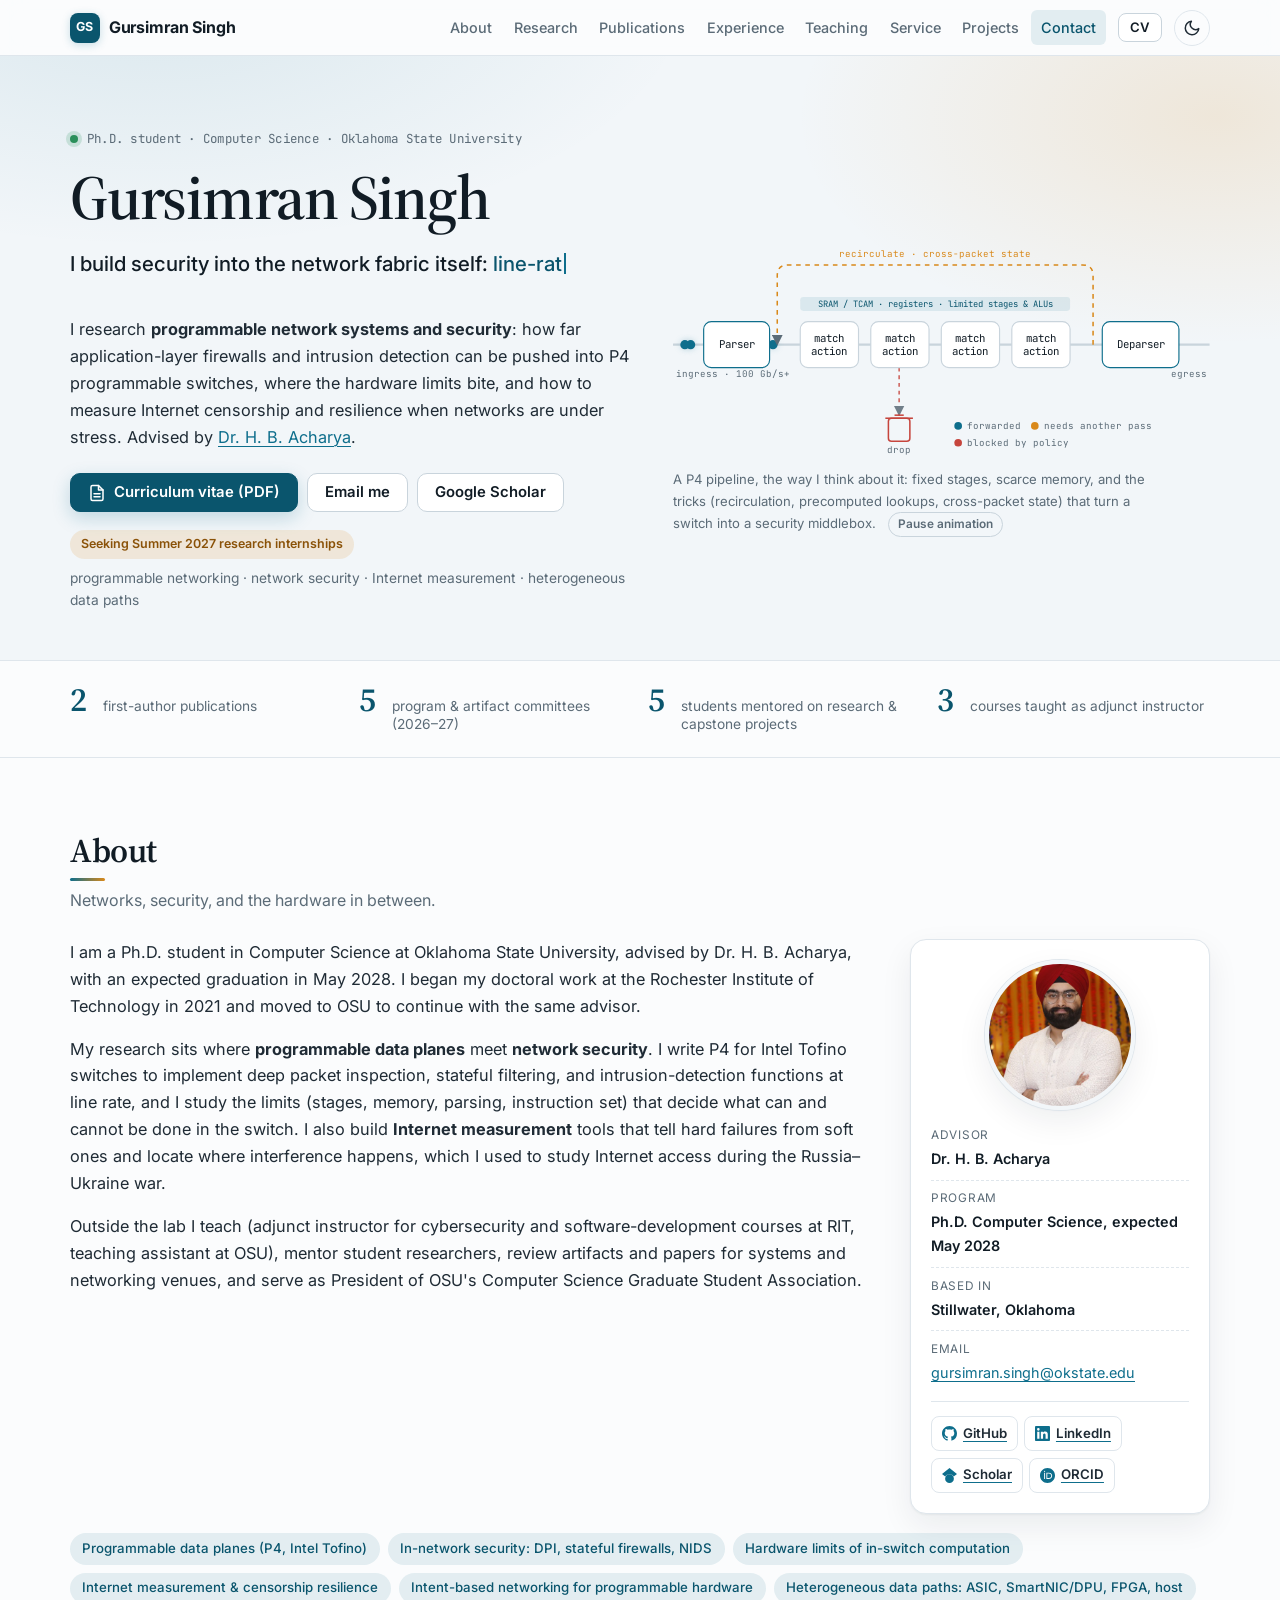
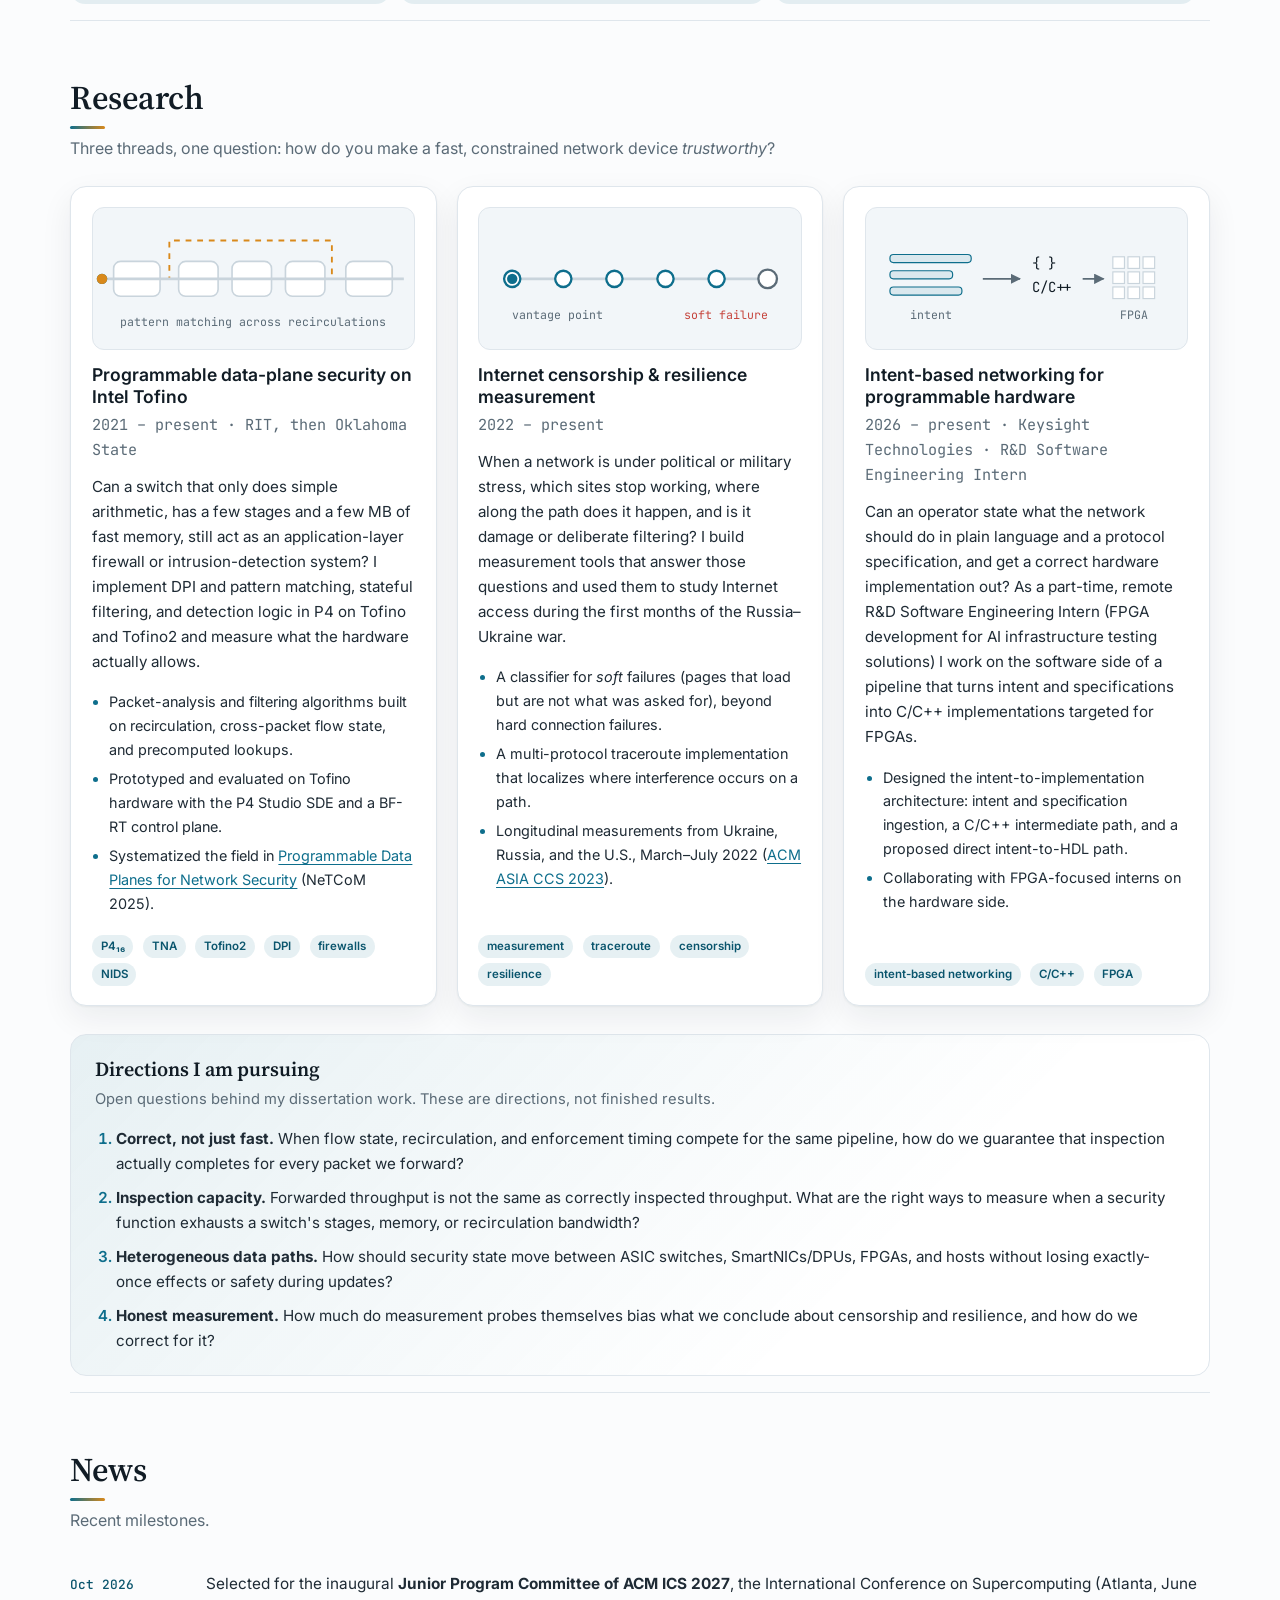
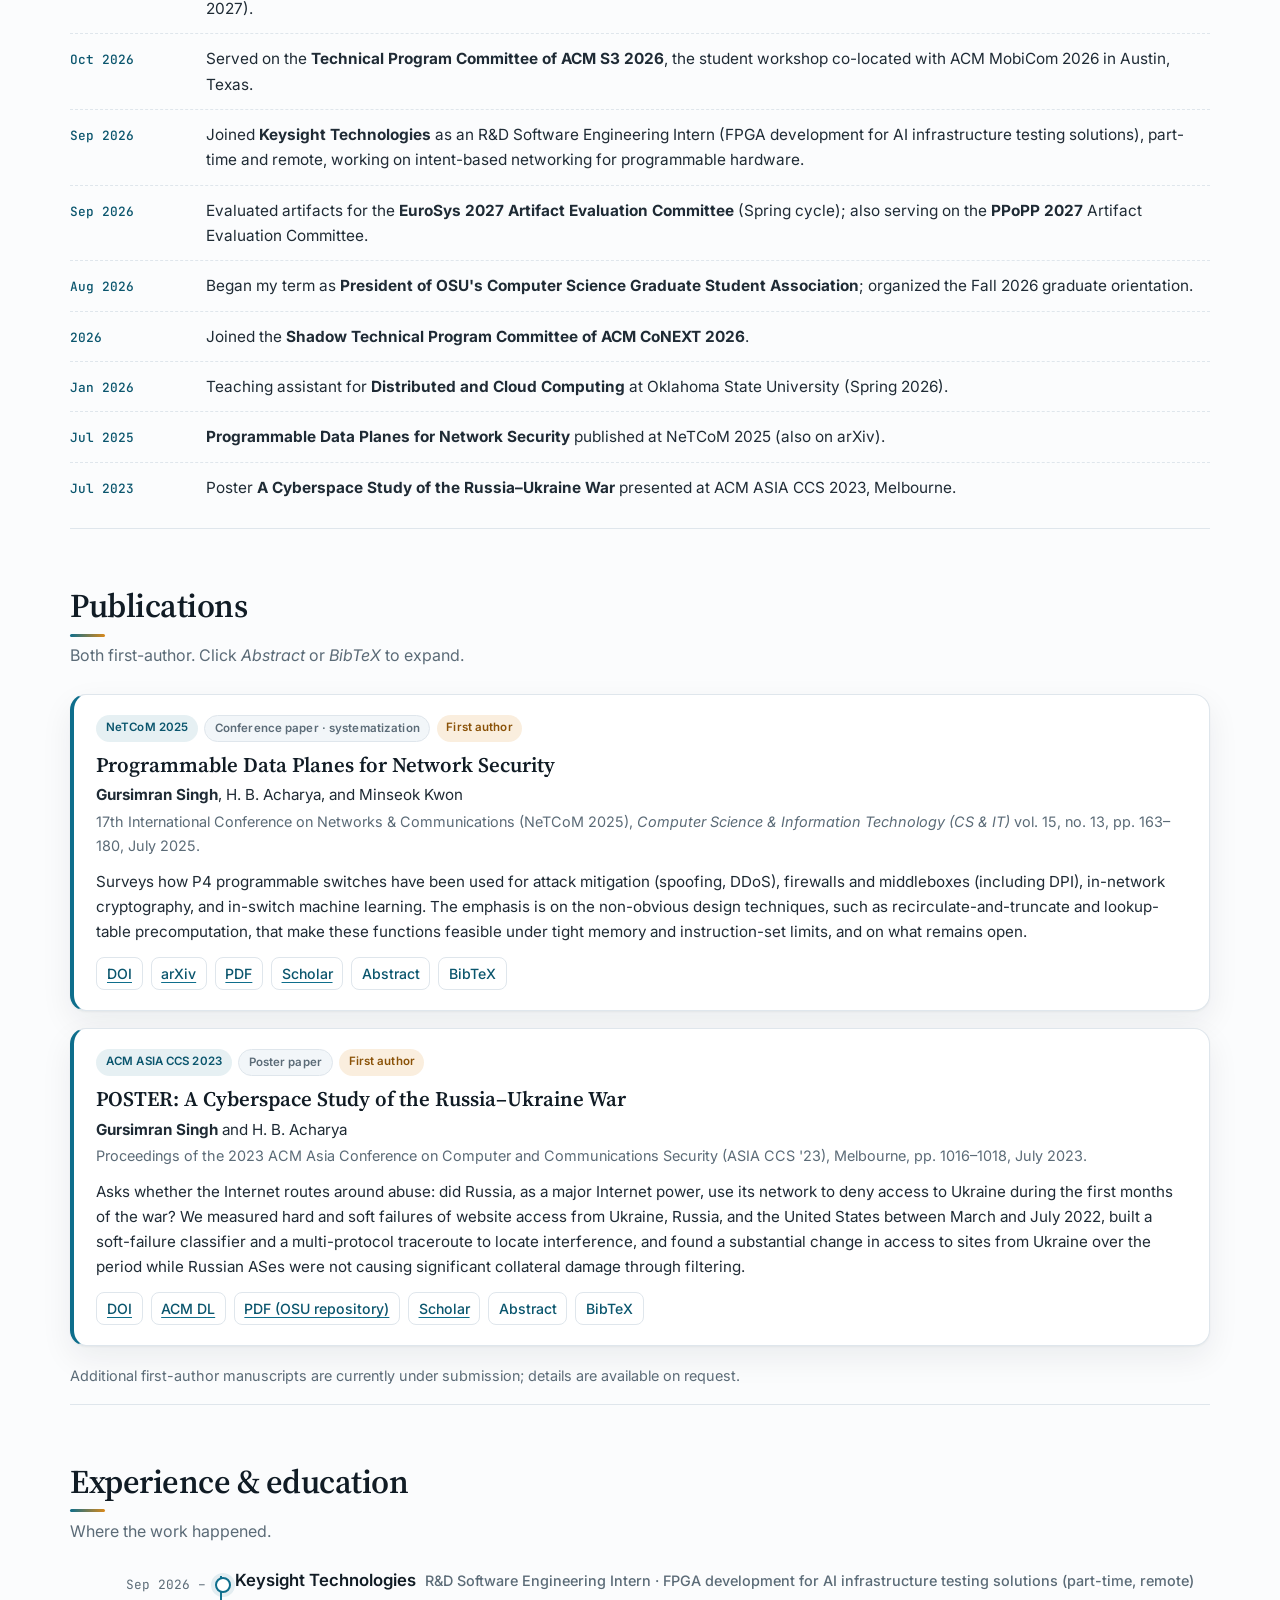
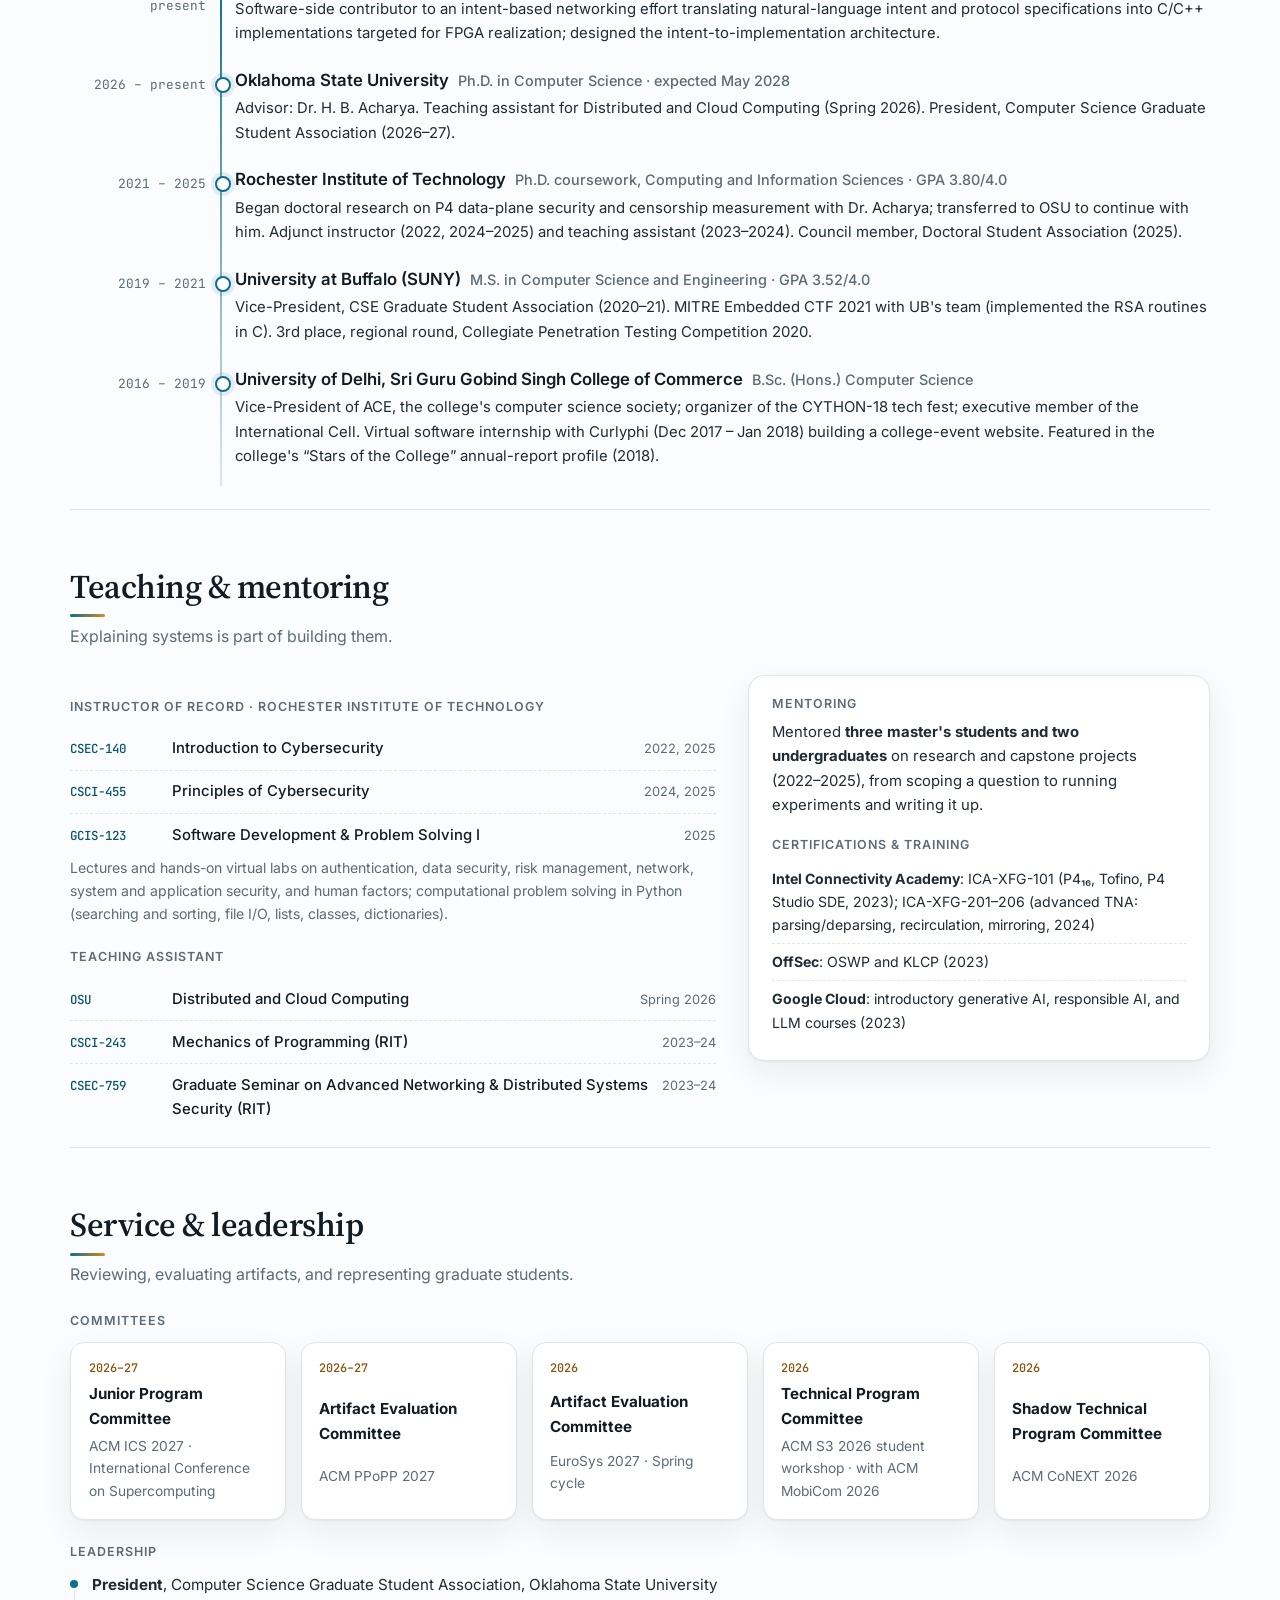
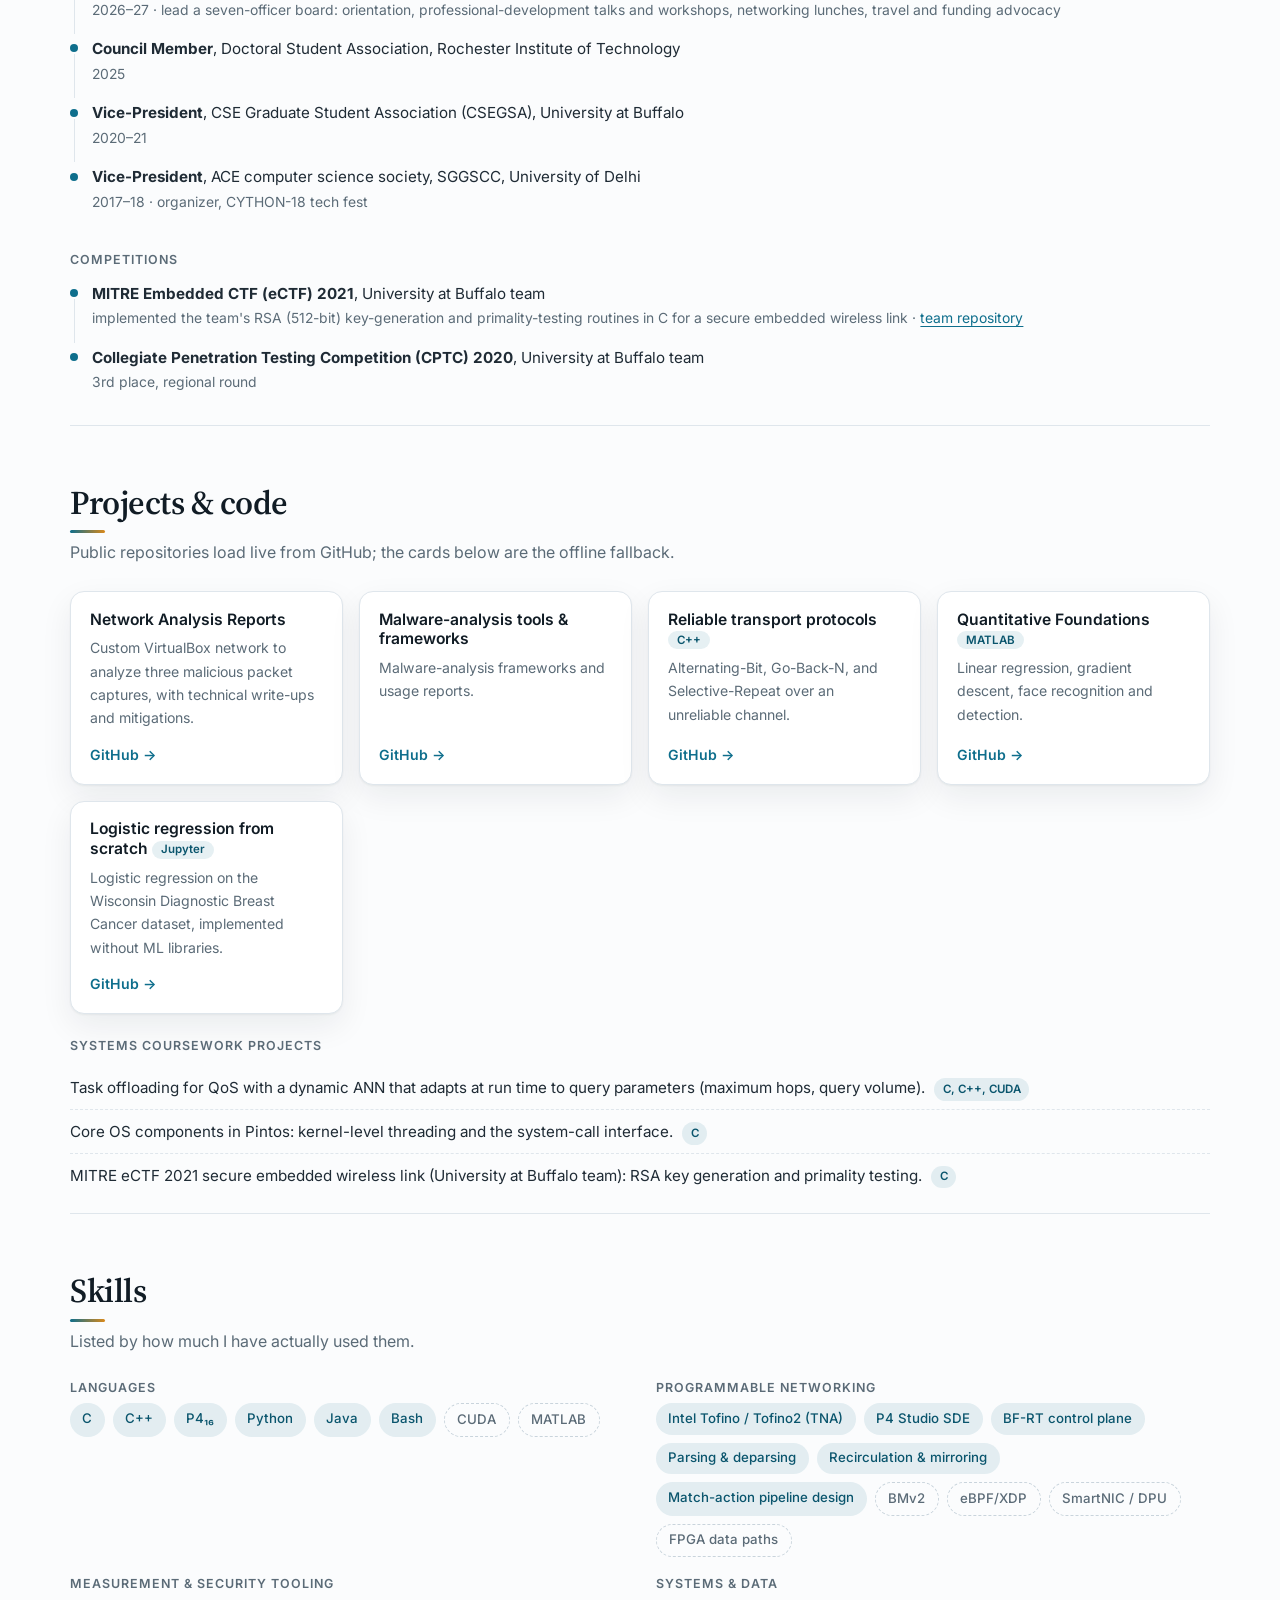
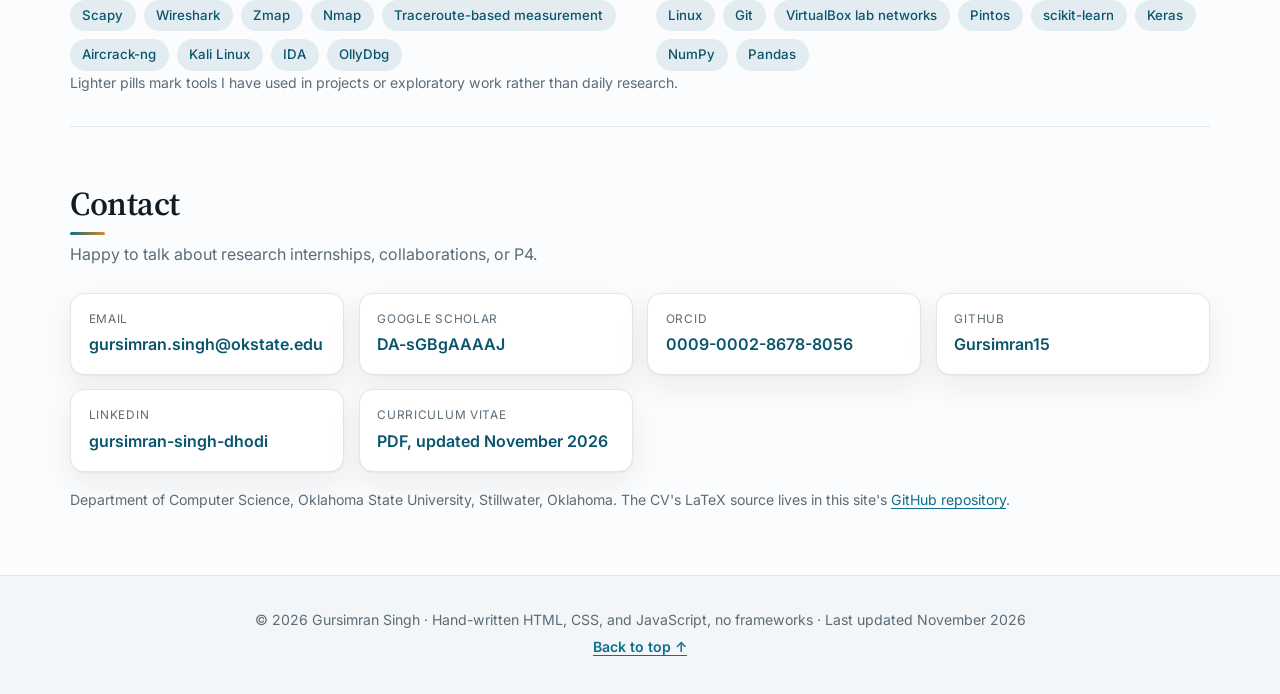
==== commit ce873daa: "Use official Keysight title: R&D Software Engineering Intern Co-Authored-By: Claude Fable 5.1 <norep" ====
--- a/index.html
+++ b/index.html
@@ -366,11 +366,12 @@
               </svg>
             </div>
             <h3>Intent-based networking for programmable hardware</h3>
-            <p class="rcard-years">2026 – present · Keysight Technologies (industry internship)</p>
+            <p class="rcard-years">2026 – present · Keysight Technologies · R&amp;D Software Engineering Intern</p>
             <p>
               Can an operator state what the network should do in plain language and a protocol specification, and
-              get a correct hardware implementation out? As a part-time, remote intern I work on the software side of
-              a pipeline that turns intent and specifications into C/C++ implementations targeted for FPGAs.
+              get a correct hardware implementation out? As a part-time, remote R&amp;D Software Engineering Intern
+              (FPGA development for AI infrastructure testing solutions) I work on the software side of a pipeline that
+              turns intent and specifications into C/C++ implementations targeted for FPGAs.
             </p>
             <ul class="rcard-points">
               <li>Designed the intent-to-implementation architecture: intent and specification ingestion, a C/C++ intermediate path, and a proposed direct intent-to-HDL path.</li>
@@ -401,7 +402,7 @@
         <ul class="news-list">
           <li class="reveal"><time datetime="2026-10-30">Oct 2026</time><p>Selected for the inaugural <strong>Junior Program Committee of ACM ICS 2027</strong>, the International Conference on Supercomputing (Atlanta, June 2027).</p></li>
           <li class="reveal"><time datetime="2026-10-30">Oct 2026</time><p>Served on the <strong>Technical Program Committee of ACM S3 2026</strong>, the student workshop co-located with ACM MobiCom 2026 in Austin, Texas.</p></li>
-          <li class="reveal"><time datetime="2026-09">Sep 2026</time><p>Joined <strong>Keysight Technologies</strong> as a part-time, remote intern working on intent-based networking for programmable hardware.</p></li>
+          <li class="reveal"><time datetime="2026-09">Sep 2026</time><p>Joined <strong>Keysight Technologies</strong> as an R&amp;D Software Engineering Intern (FPGA development for AI infrastructure testing solutions), part-time and remote, working on intent-based networking for programmable hardware.</p></li>
           <li class="reveal"><time datetime="2026-09">Sep 2026</time><p>Evaluated artifacts for the <strong>EuroSys 2027 Artifact Evaluation Committee</strong> (Spring cycle); also serving on the <strong>PPoPP 2027</strong> Artifact Evaluation Committee.</p></li>
           <li class="reveal"><time datetime="2026-08">Aug 2026</time><p>Began my term as <strong>President of OSU's Computer Science Graduate Student Association</strong>; organized the Fall 2026 graduate orientation.</p></li>
           <li class="reveal"><time datetime="2026-05">2026</time><p>Joined the <strong>Shadow Technical Program Committee of ACM CoNEXT 2026</strong>.</p></li>
@@ -519,7 +520,7 @@
           <li class="tl-item reveal">
             <div class="tl-when">Sep 2026 – present</div>
             <div class="tl-body">
-              <h3>Keysight Technologies <span class="tl-role">Intern, Intent-Based Networking (part-time, remote)</span></h3>
+              <h3>Keysight Technologies <span class="tl-role">R&amp;D Software Engineering Intern · FPGA development for AI infrastructure testing solutions (part-time, remote)</span></h3>
               <p>Software-side contributor to an intent-based networking effort translating natural-language intent and protocol specifications into C/C++ implementations targeted for FPGA realization; designed the intent-to-implementation architecture.</p>
             </div>
           </li>
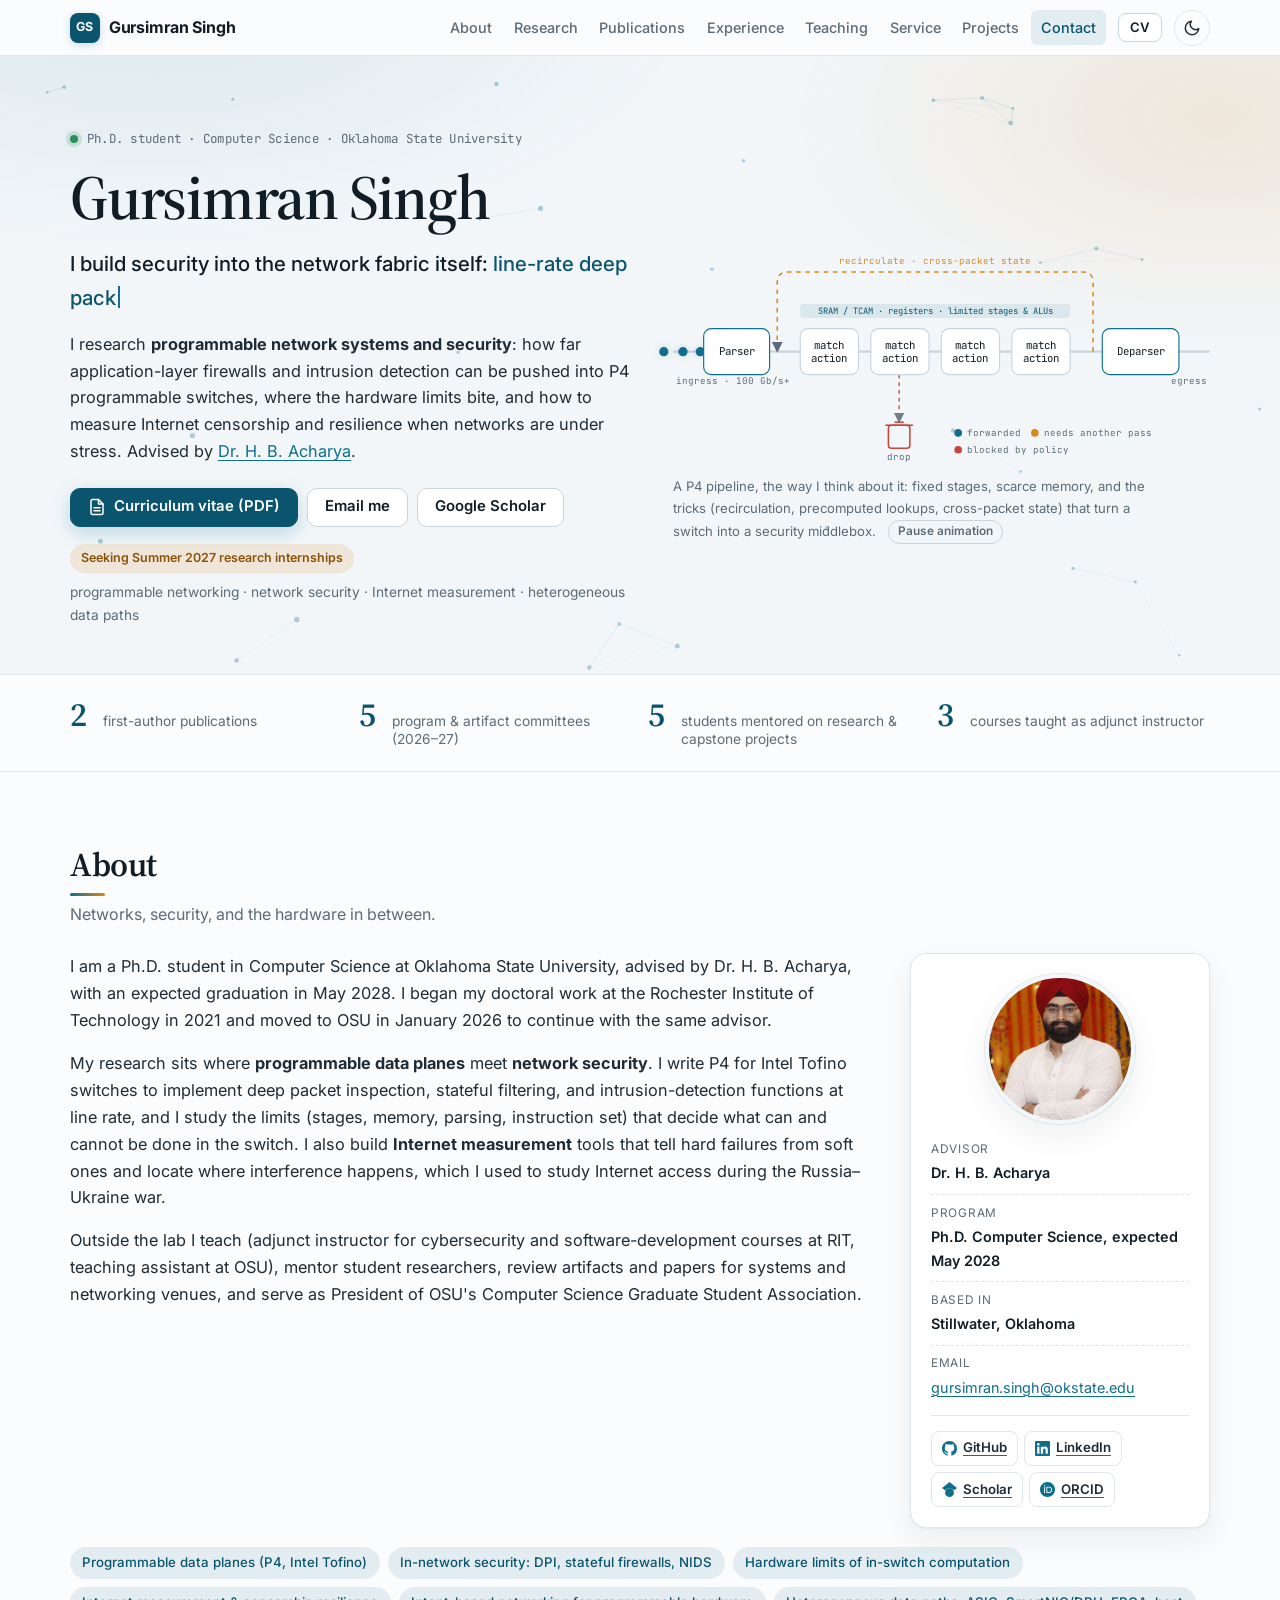
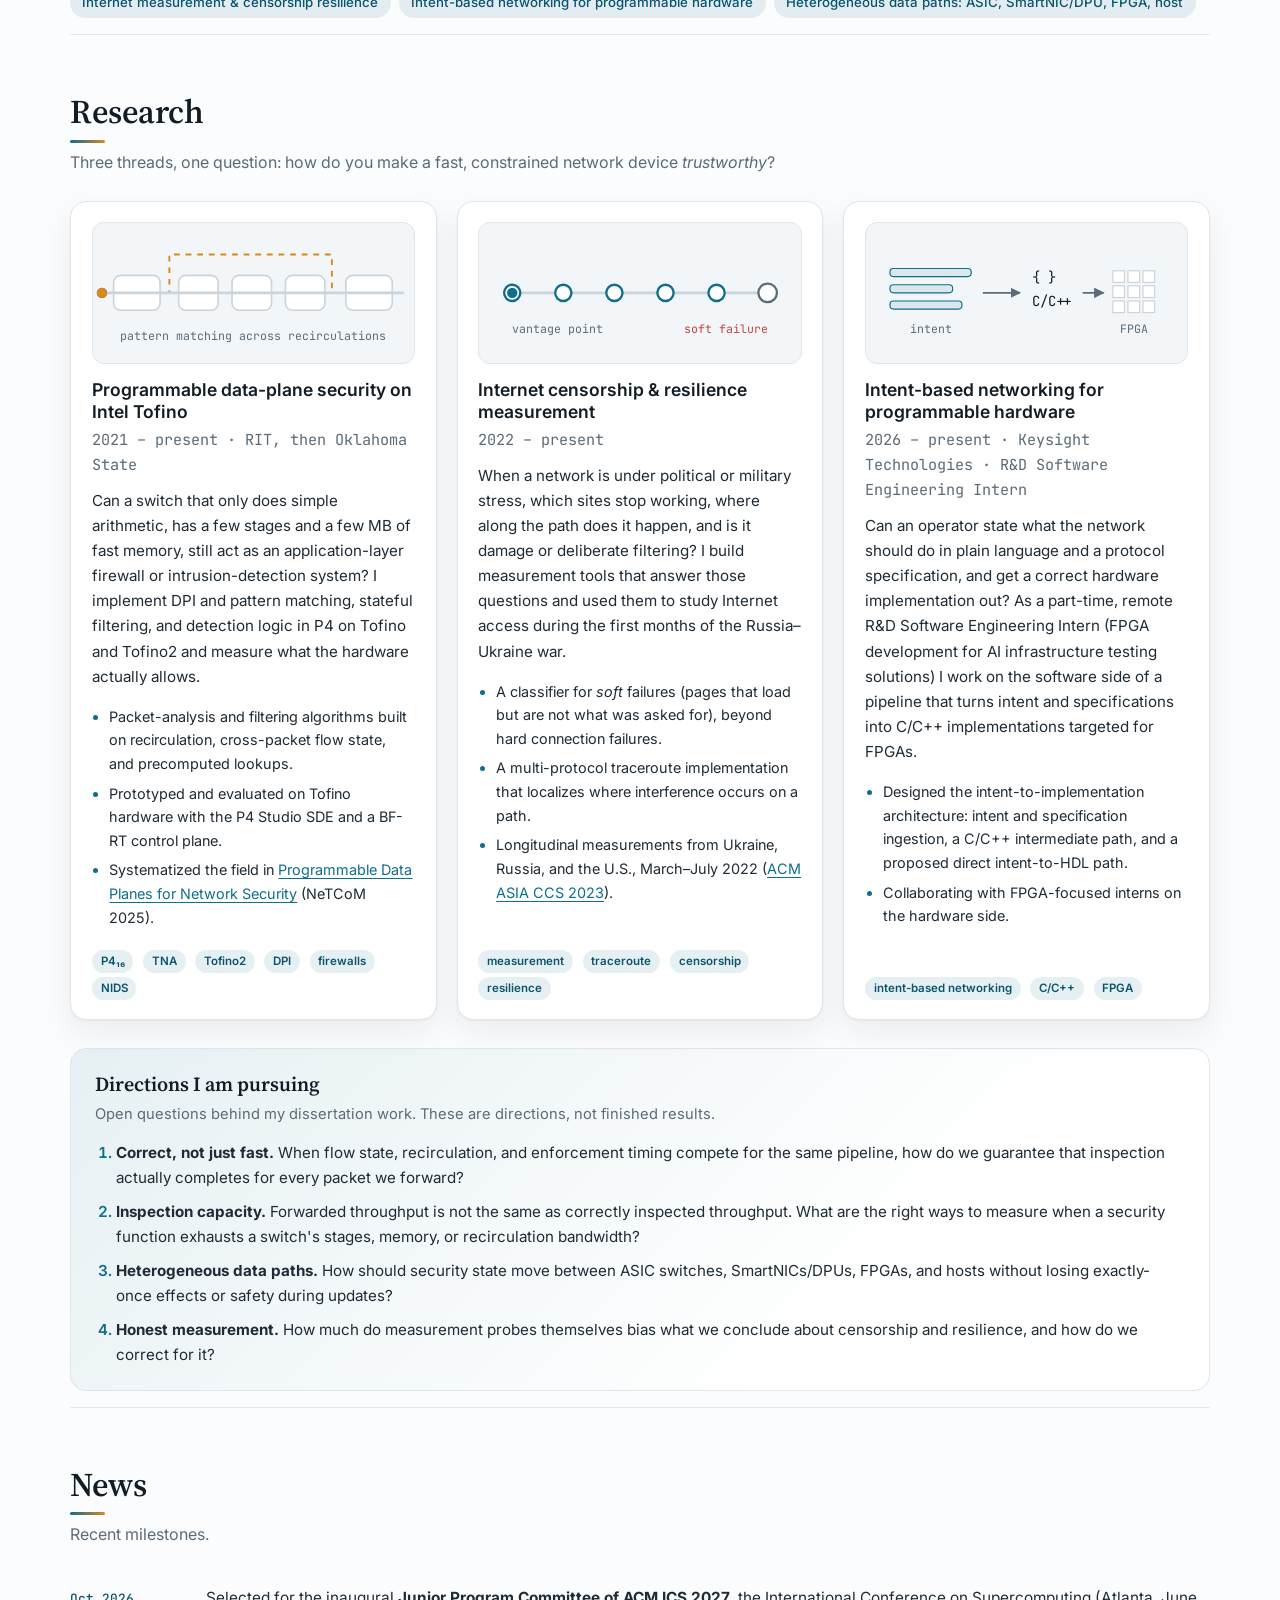
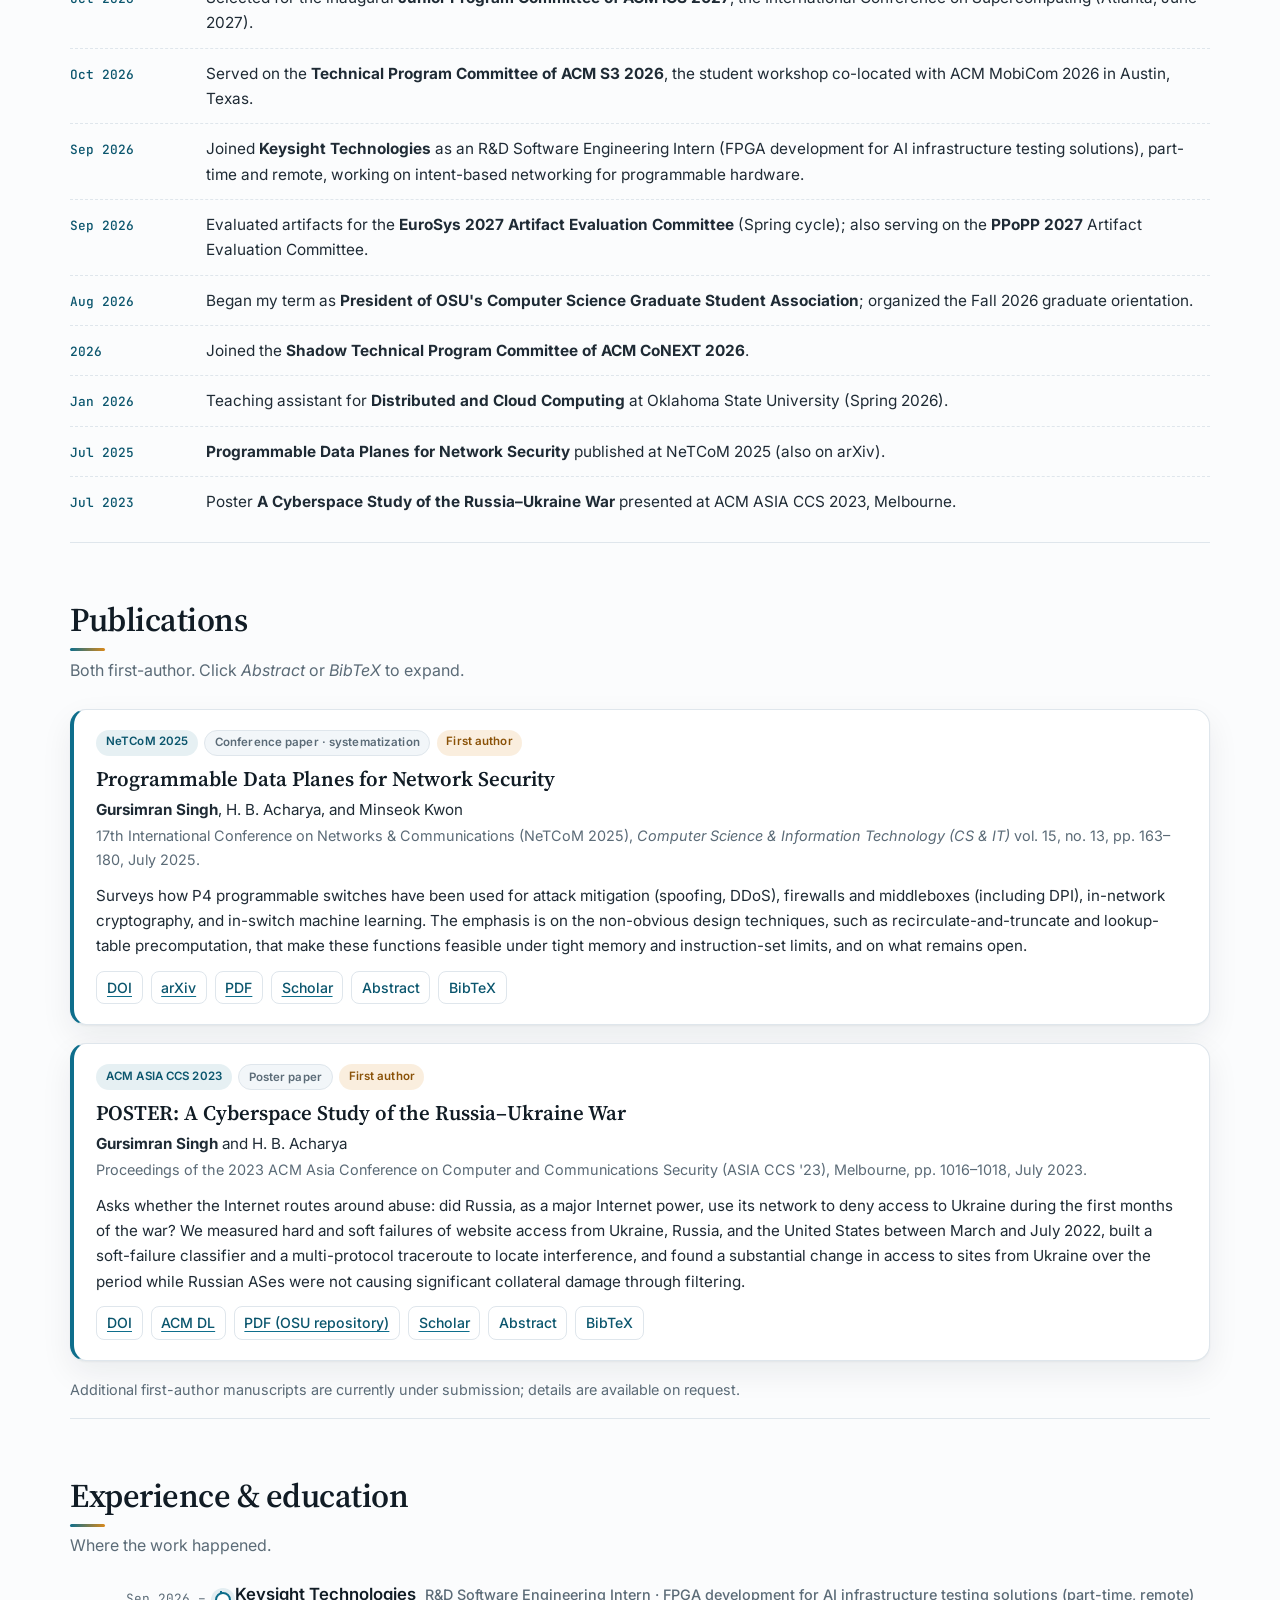
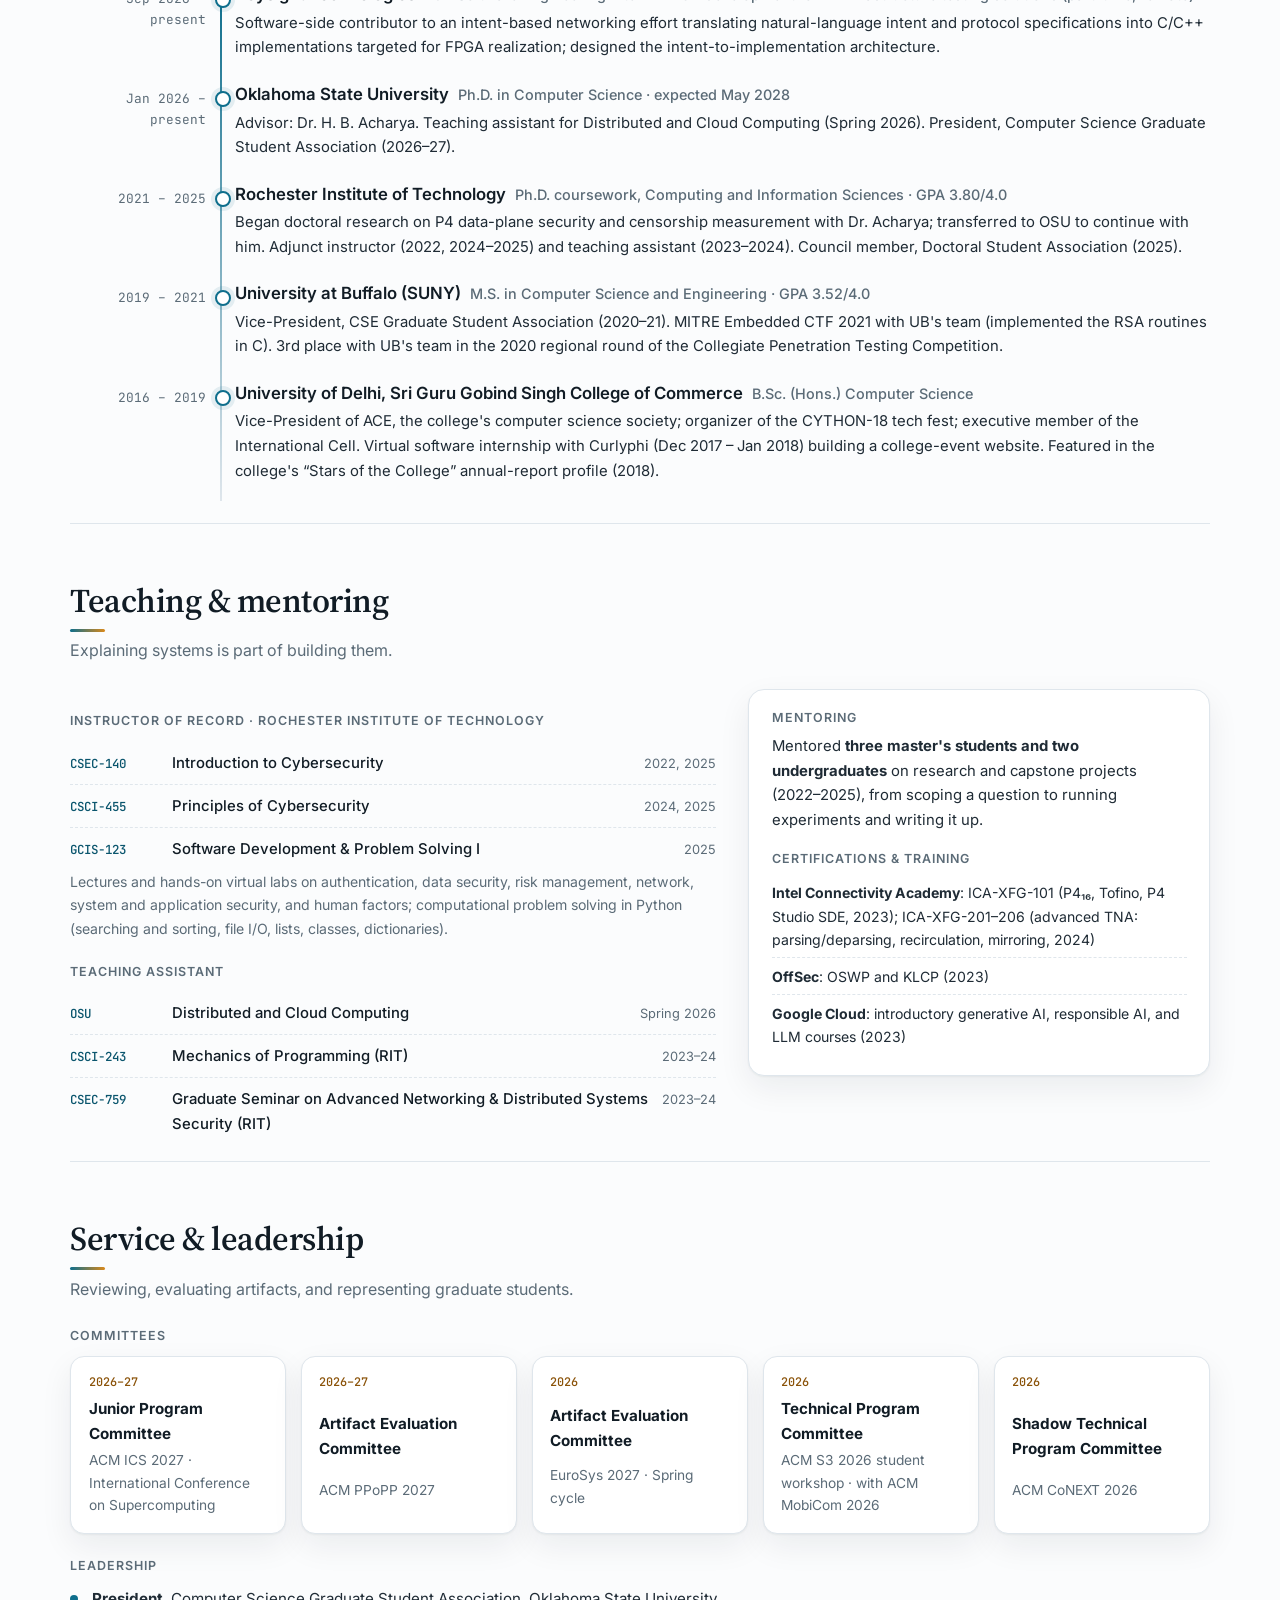
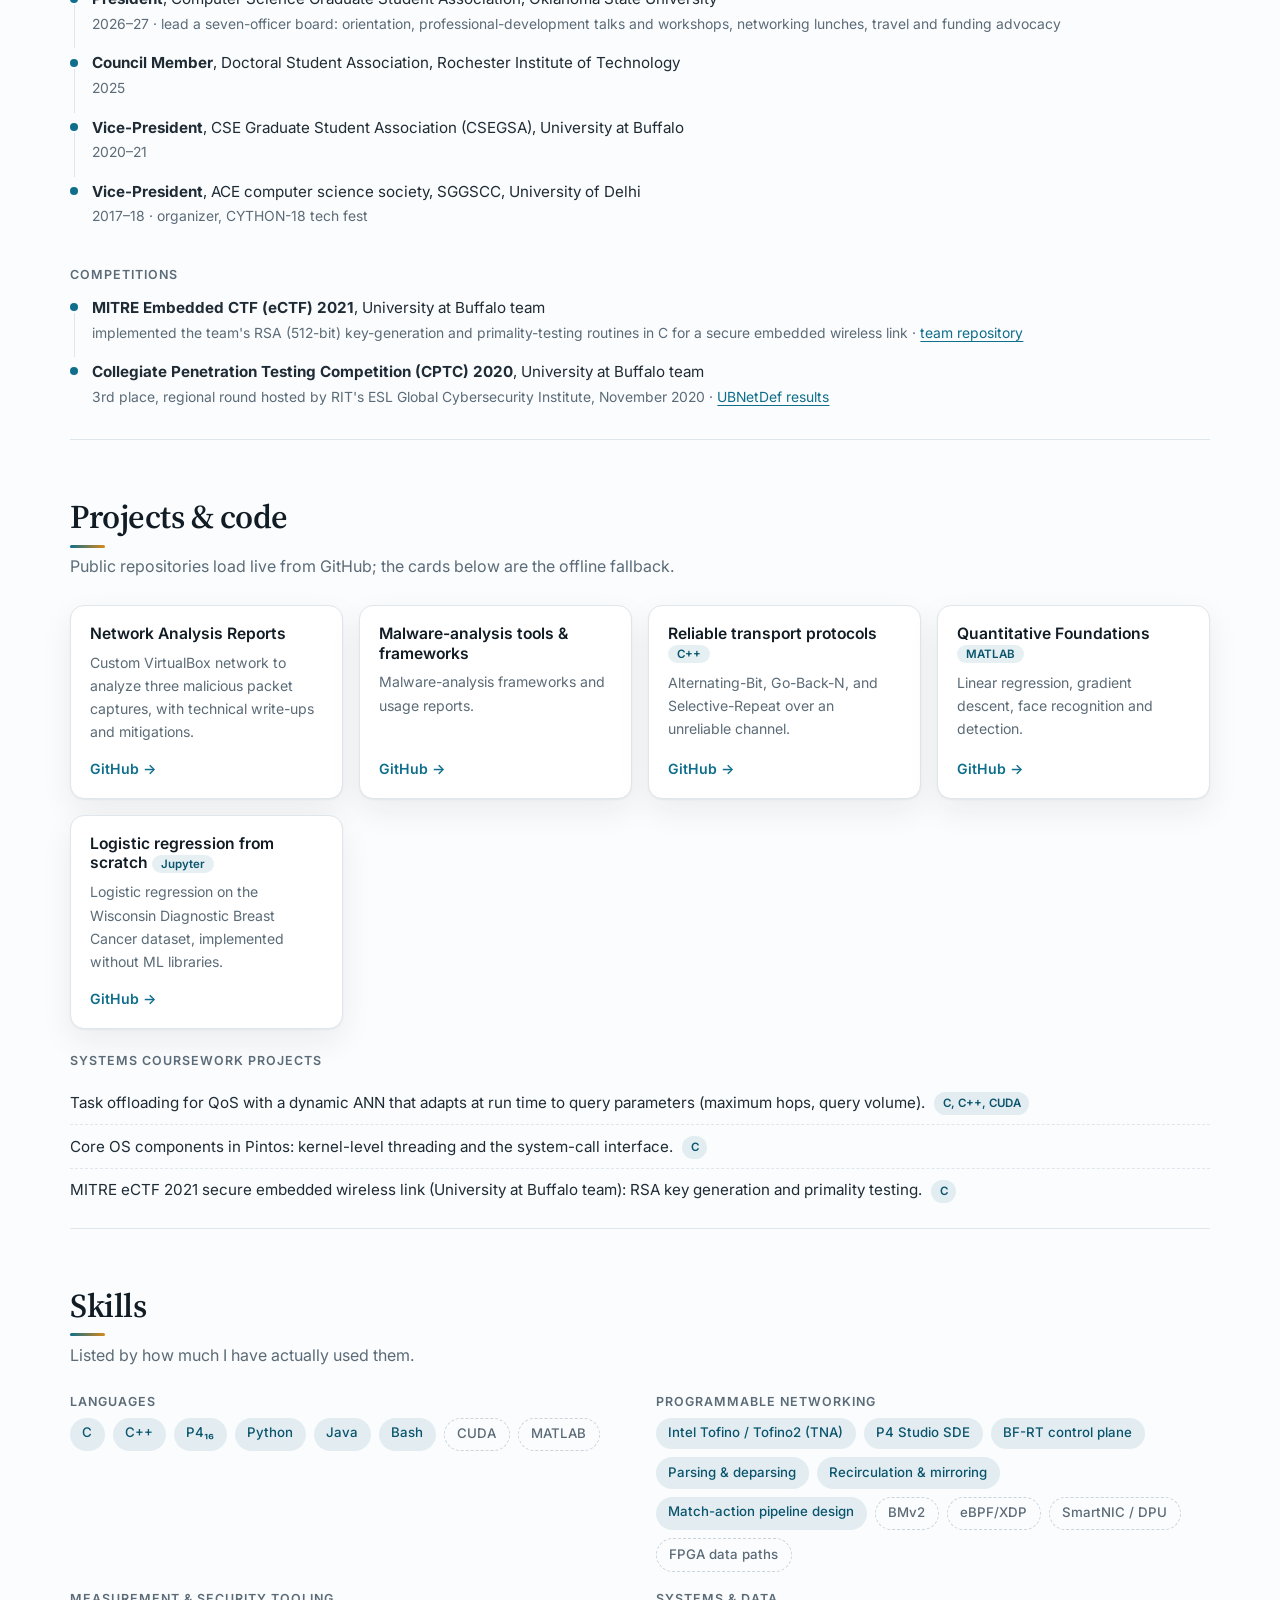
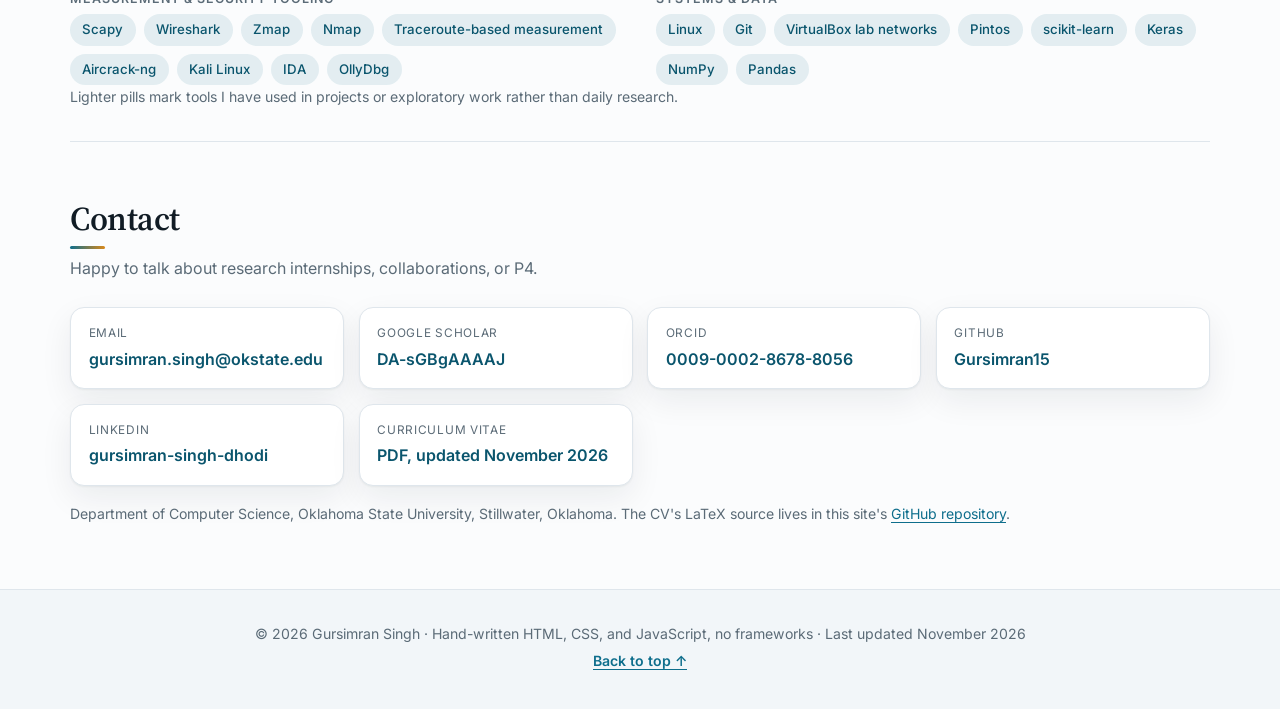
==== commit e0e98055: "Confirm CPTC 2020 placement details and OSU start of January 2026 CPTC: third place in the 2020 regi" ====
--- a/index.html
+++ b/index.html
@@ -228,7 +228,7 @@
             <p>
               I am a Ph.D. student in Computer Science at Oklahoma State University, advised by
               Dr.&nbsp;H.&nbsp;B.&nbsp;Acharya, with an expected graduation in May 2028. I began my doctoral work
-              at the Rochester Institute of Technology in 2021 and moved to OSU to continue with the same advisor.
+              at the Rochester Institute of Technology in 2021 and moved to OSU in January 2026 to continue with the same advisor.
             </p>
             <p>
               My research sits where <strong>programmable data planes</strong> meet <strong>network security</strong>.
@@ -525,7 +525,7 @@
             </div>
           </li>
           <li class="tl-item reveal">
-            <div class="tl-when">2026 – present</div>
+            <div class="tl-when">Jan 2026 – present</div>
             <div class="tl-body">
               <h3>Oklahoma State University <span class="tl-role">Ph.D. in Computer Science · expected May 2028</span></h3>
               <p>Advisor: Dr. H. B. Acharya. Teaching assistant for Distributed and Cloud Computing (Spring 2026). President, Computer Science Graduate Student Association (2026–27).</p>
@@ -542,7 +542,7 @@
             <div class="tl-when">2019 – 2021</div>
             <div class="tl-body">
               <h3>University at Buffalo (SUNY) <span class="tl-role">M.S. in Computer Science and Engineering · GPA 3.52/4.0</span></h3>
-              <p>Vice-President, CSE Graduate Student Association (2020–21). MITRE Embedded CTF 2021 with UB's team (implemented the RSA routines in C). 3rd place, regional round, Collegiate Penetration Testing Competition 2020.</p>
+              <p>Vice-President, CSE Graduate Student Association (2020–21). MITRE Embedded CTF 2021 with UB's team (implemented the RSA routines in C). 3rd place with UB's team in the 2020 regional round of the Collegiate Penetration Testing Competition.</p>
             </div>
           </li>
           <li class="tl-item reveal">
@@ -614,7 +614,7 @@
         <h3 class="group-title">Competitions</h3>
         <ul class="timeline-simple">
           <li><strong>MITRE Embedded CTF (eCTF) 2021</strong>, University at Buffalo team <span class="detail">implemented the team's RSA (512-bit) key-generation and primality-testing routines in C for a secure embedded wireless link · <a href="https://github.com/CactiLab/2021-ectf-UB-Cacti-design" target="_blank" rel="noopener">team repository</a></span></li>
-          <li><strong>Collegiate Penetration Testing Competition (CPTC) 2020</strong>, University at Buffalo team <span class="detail">3rd place, regional round</span></li>
+          <li><strong>Collegiate Penetration Testing Competition (CPTC) 2020</strong>, University at Buffalo team <span class="detail">3rd place, regional round hosted by RIT's ESL Global Cybersecurity Institute, November 2020 · <a href="https://ubnetdef.org/about/competition-team/" target="_blank" rel="noopener">UBNetDef results</a></span></li>
         </ul>
       </section>
 
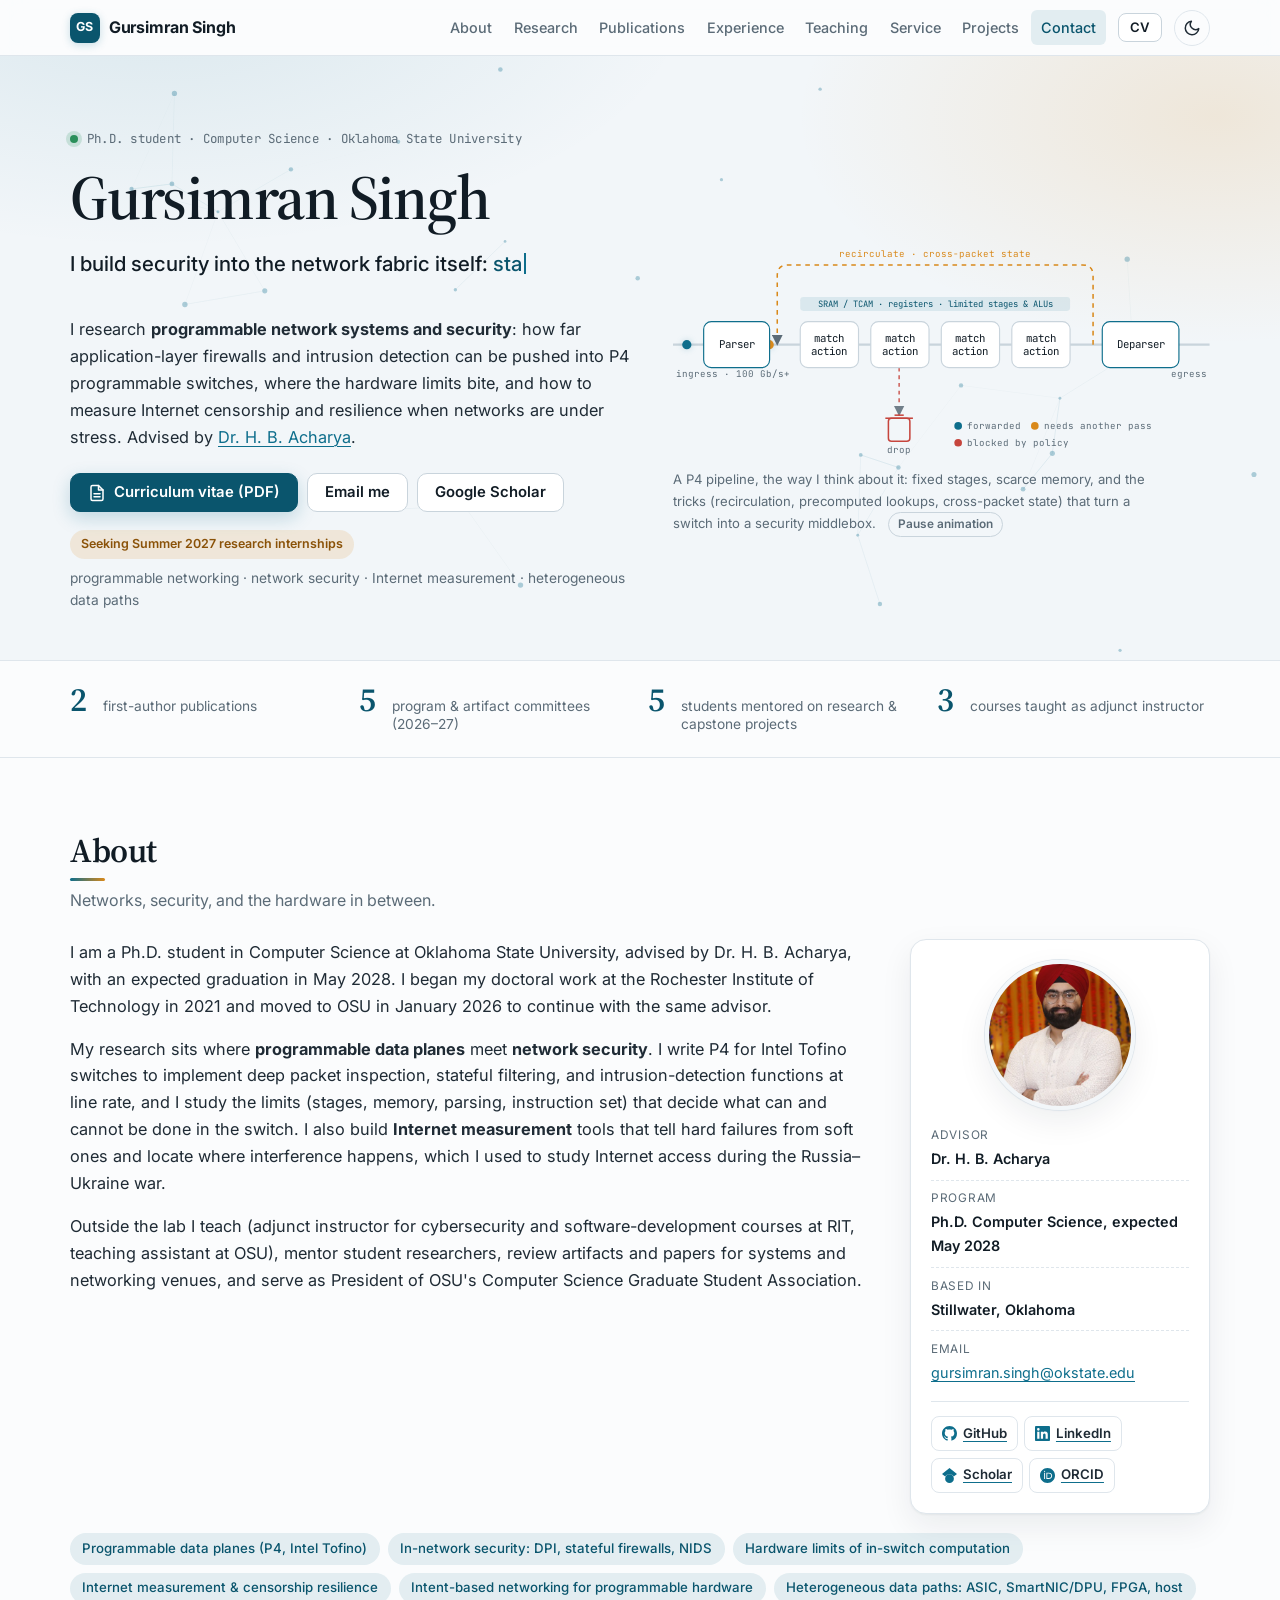
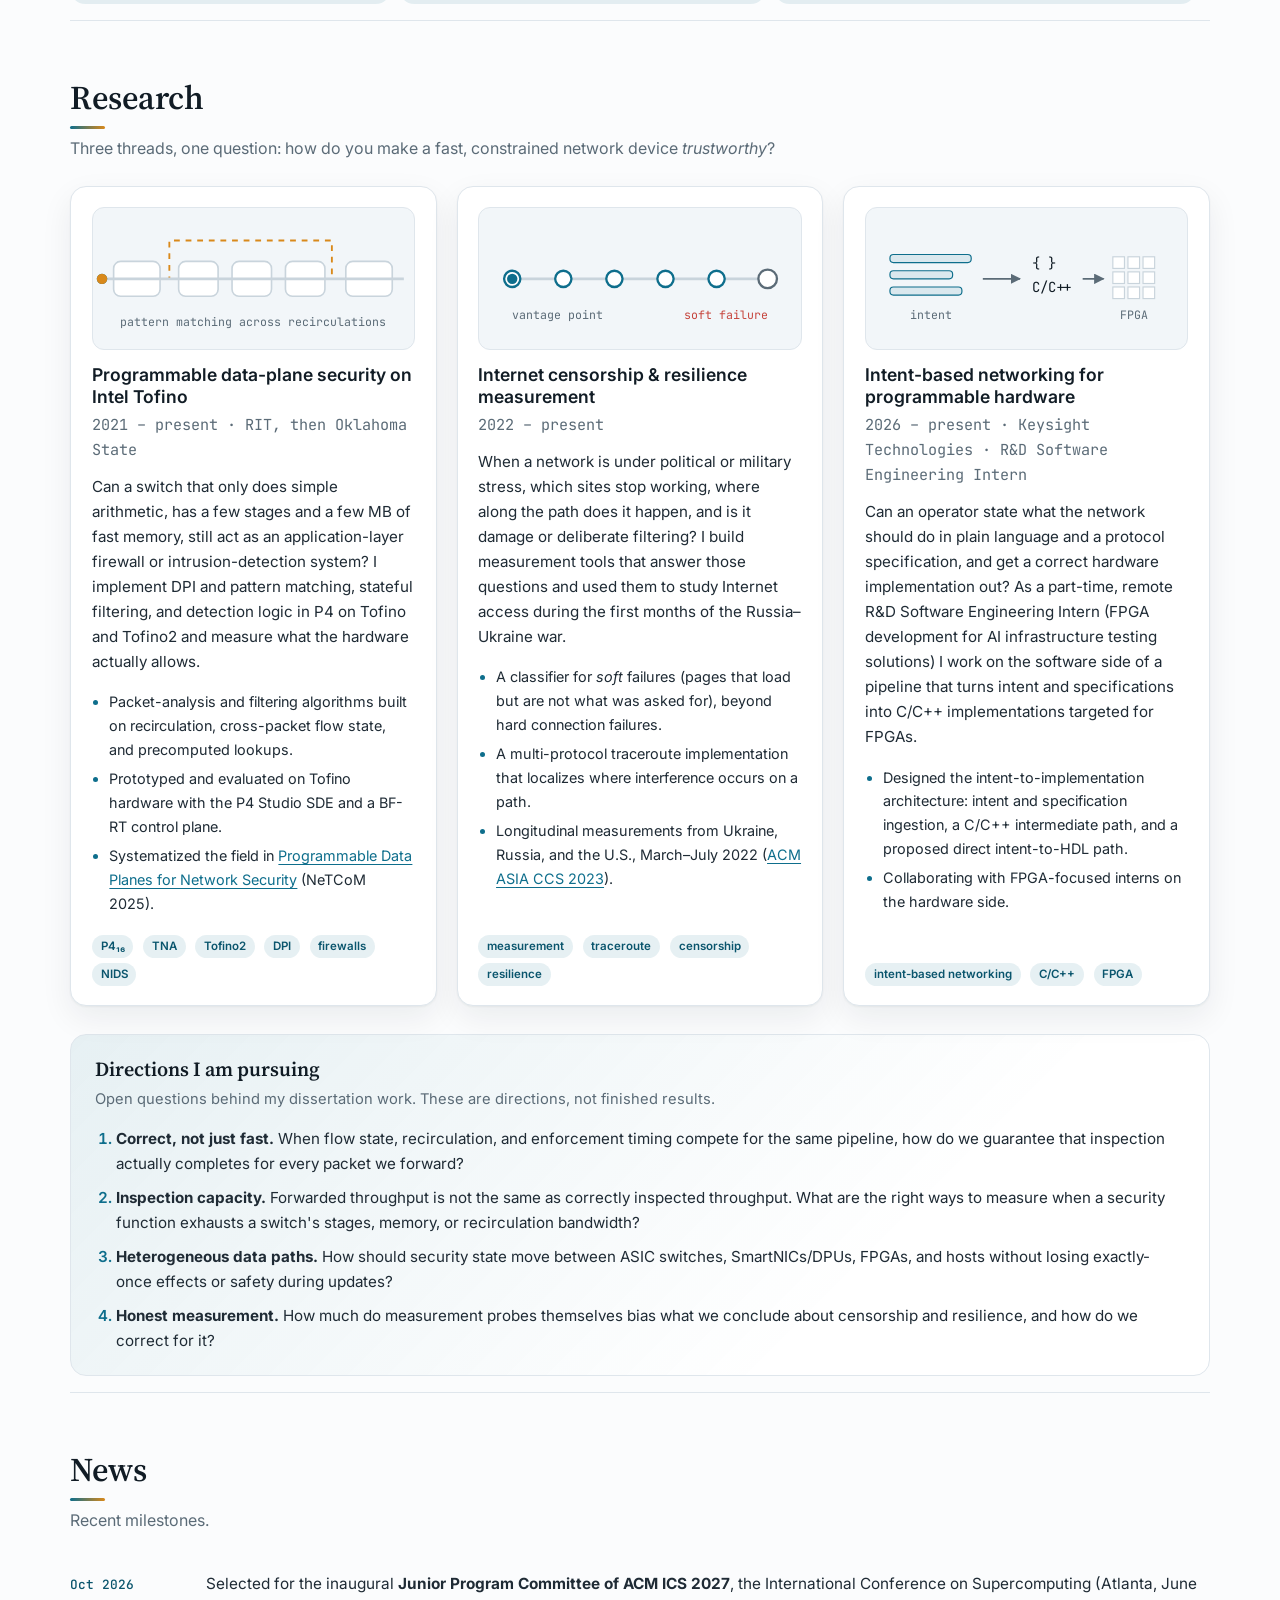
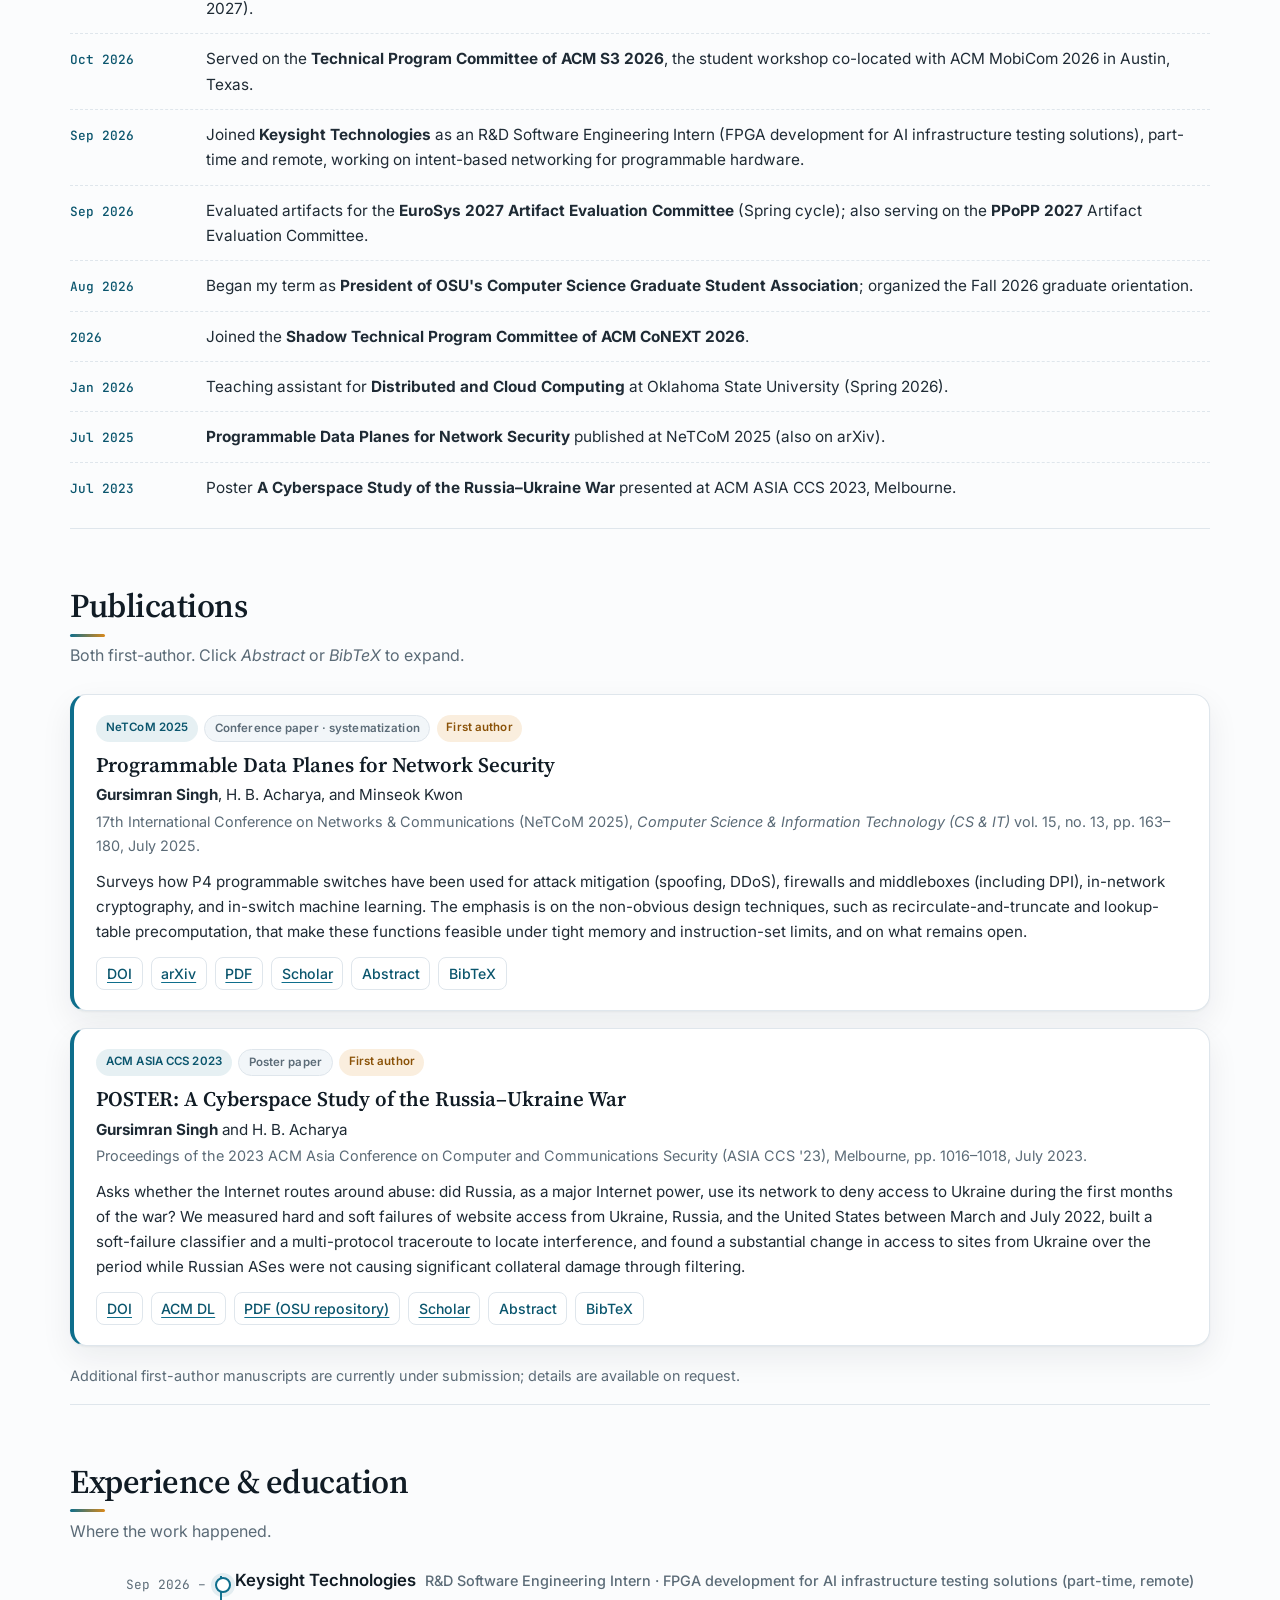
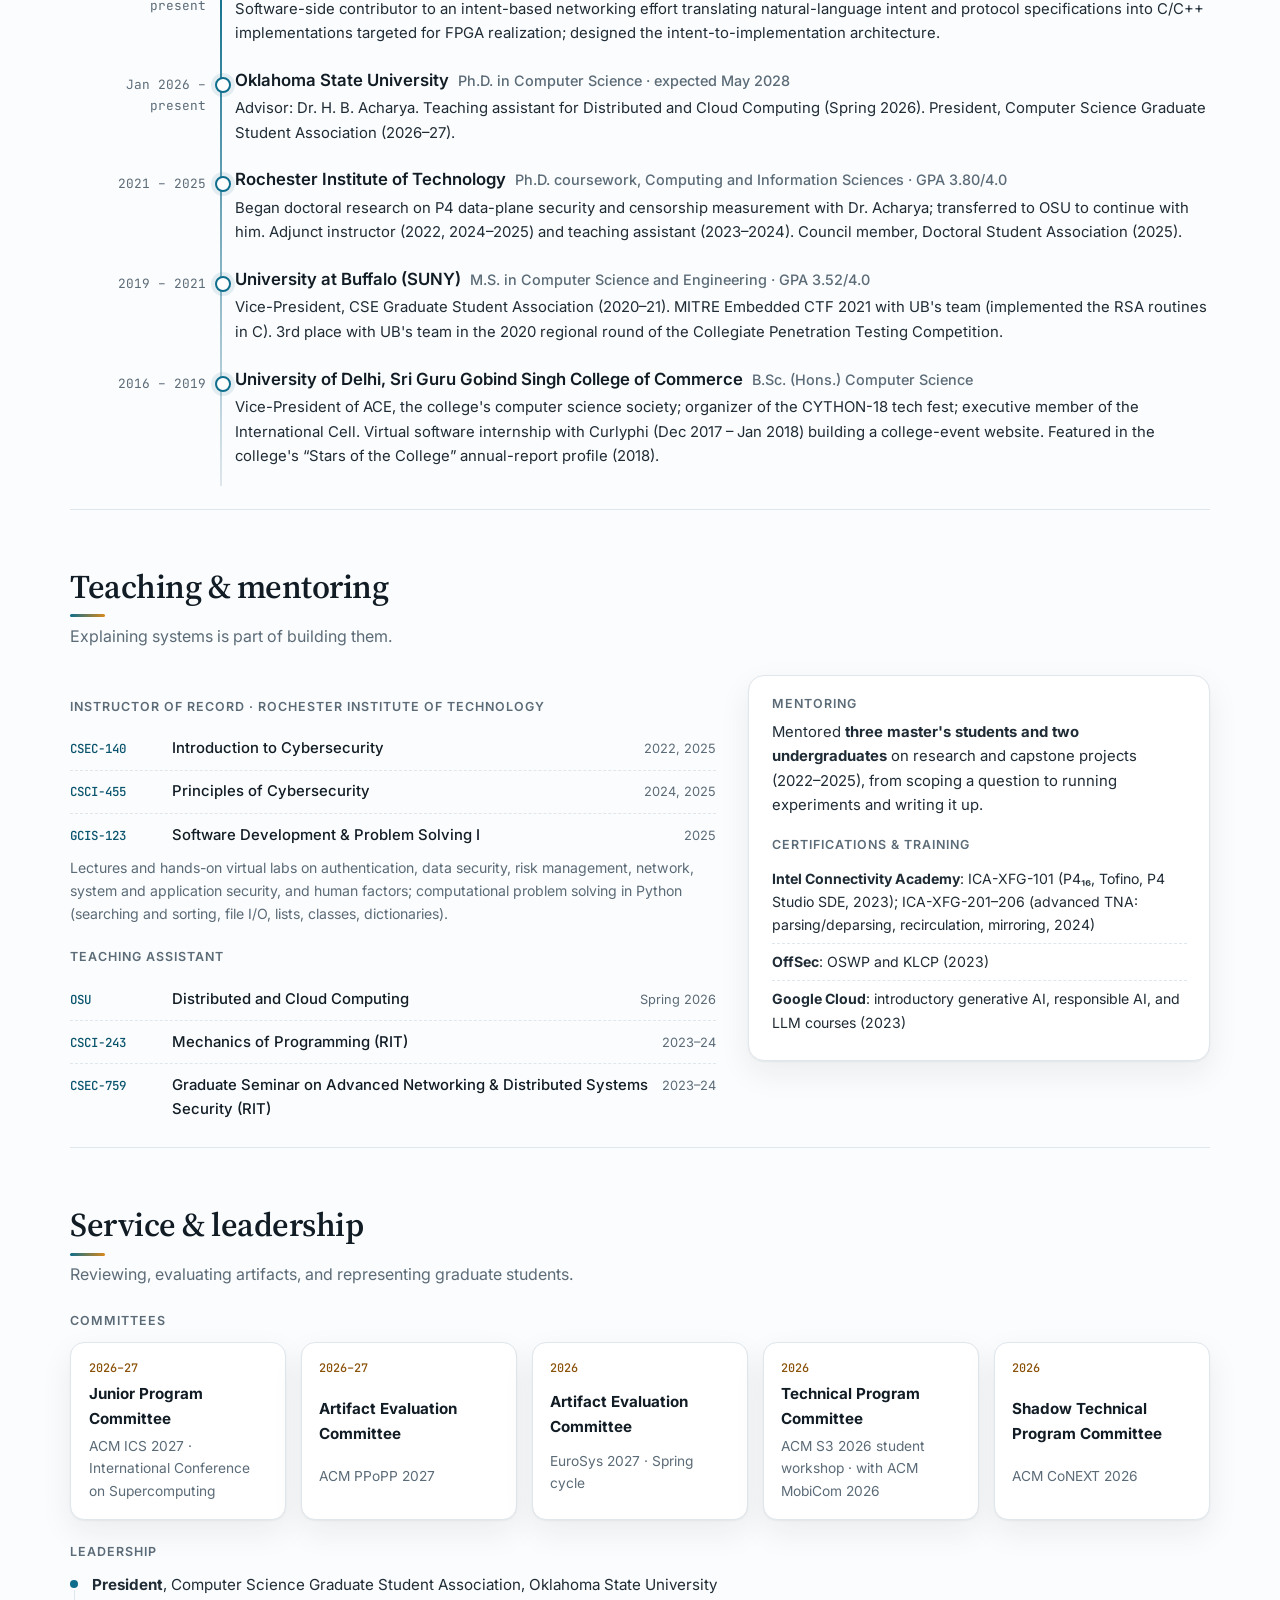
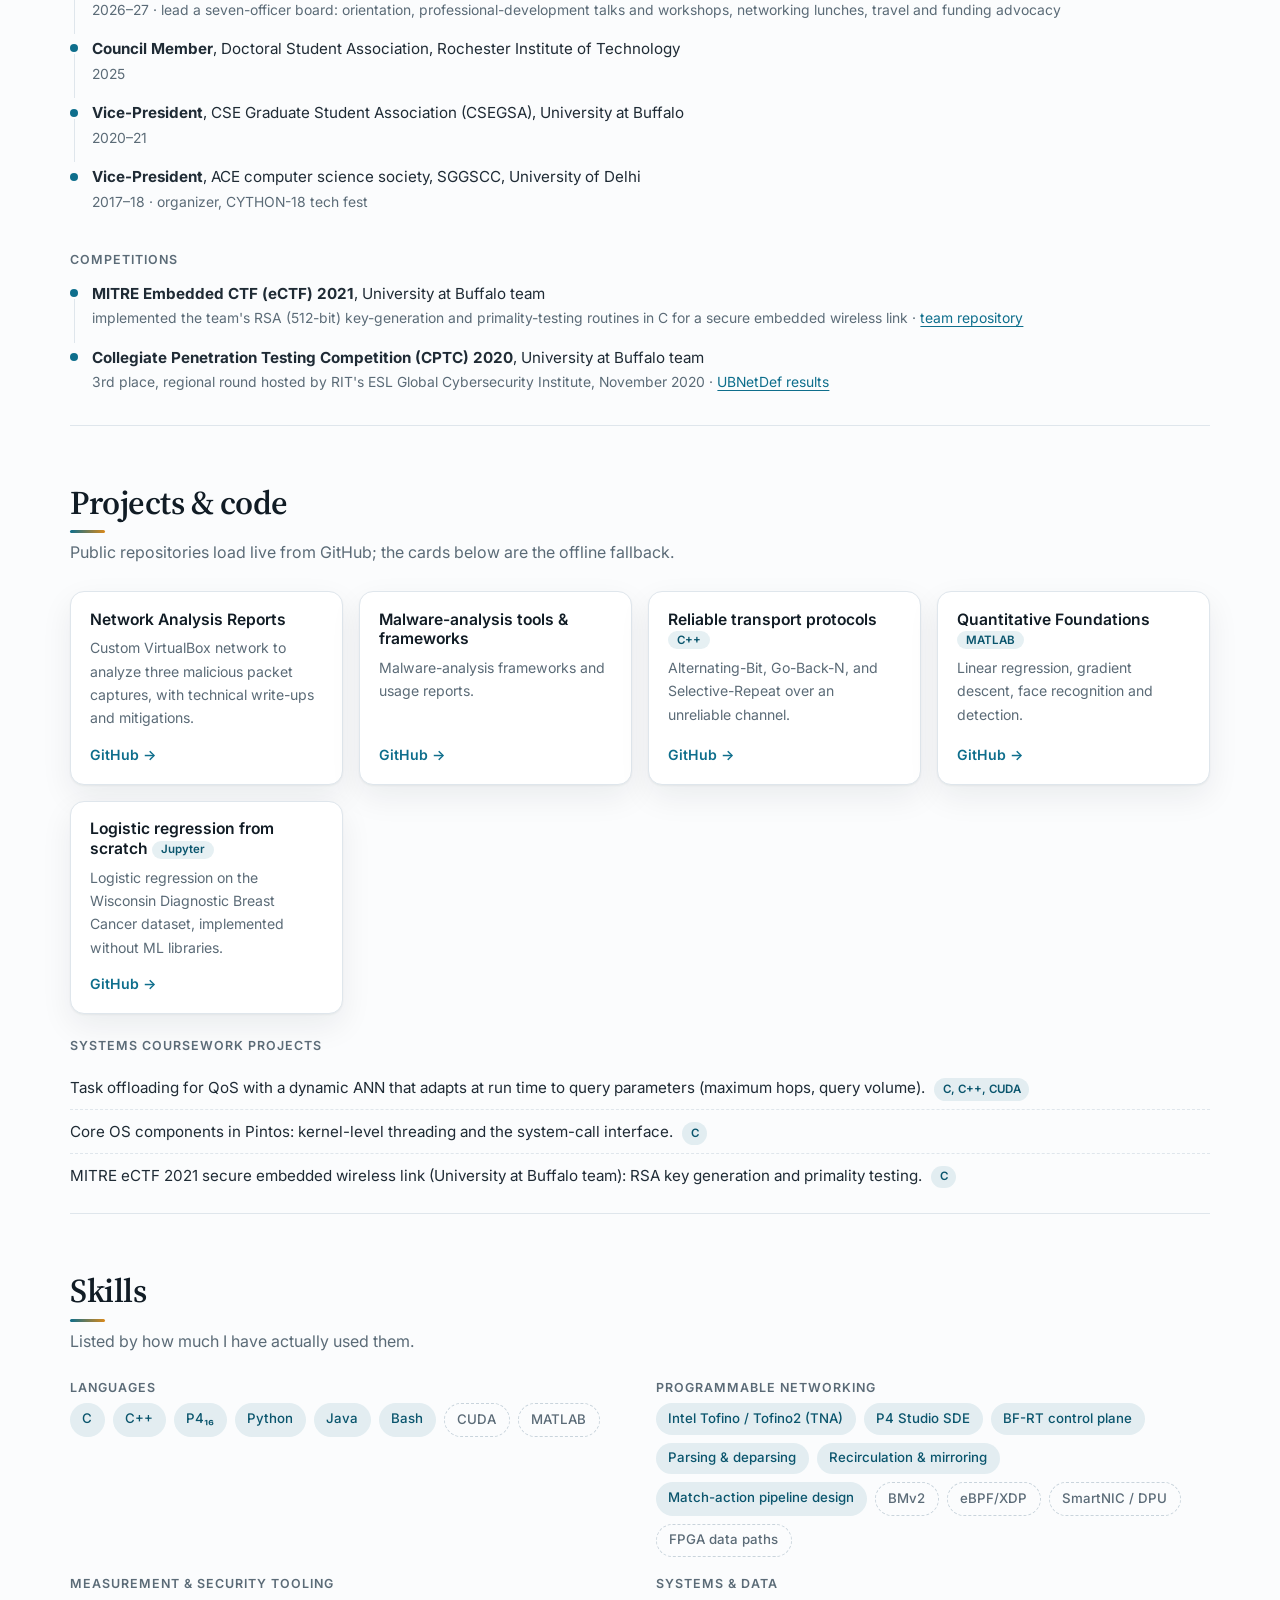
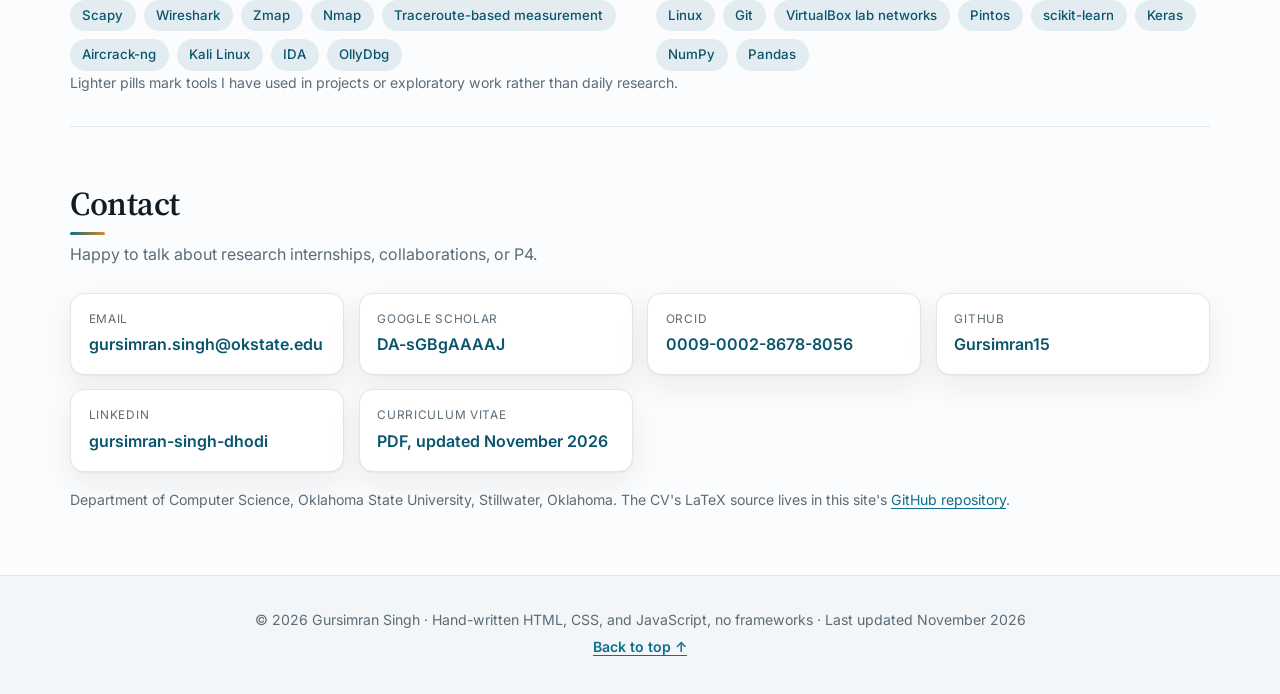
==== commit 263c2d12: "Version the stylesheet and script URLs to defeat stale browser caches Co-Authored-By: Claude Fable 5" ====
--- a/index.html
+++ b/index.html
@@ -25,7 +25,7 @@
   <link rel="preconnect" href="https://fonts.gstatic.com" crossorigin>
   <link href="https://fonts.googleapis.com/css2?family=Inter:wght@400;500;600;700&amp;family=Source+Serif+4:ital,opsz,wght@0,8..60,500;0,8..60,600;1,8..60,500&amp;family=JetBrains+Mono:wght@400;500&amp;display=swap" rel="stylesheet">
 
-  <link rel="stylesheet" href="assets/css/style.css">
+  <link rel="stylesheet" href="assets/css/style.css?v=20261101a">
 
   <!-- Structured data for search engines -->
   <script type="application/ld+json">
@@ -726,6 +726,6 @@
 
   <div id="toast" class="toast" role="status" aria-live="polite"></div>
 
-  <script src="assets/js/main.js"></script>
+  <script src="assets/js/main.js?v=20261101a"></script>
 </body>
 </html>
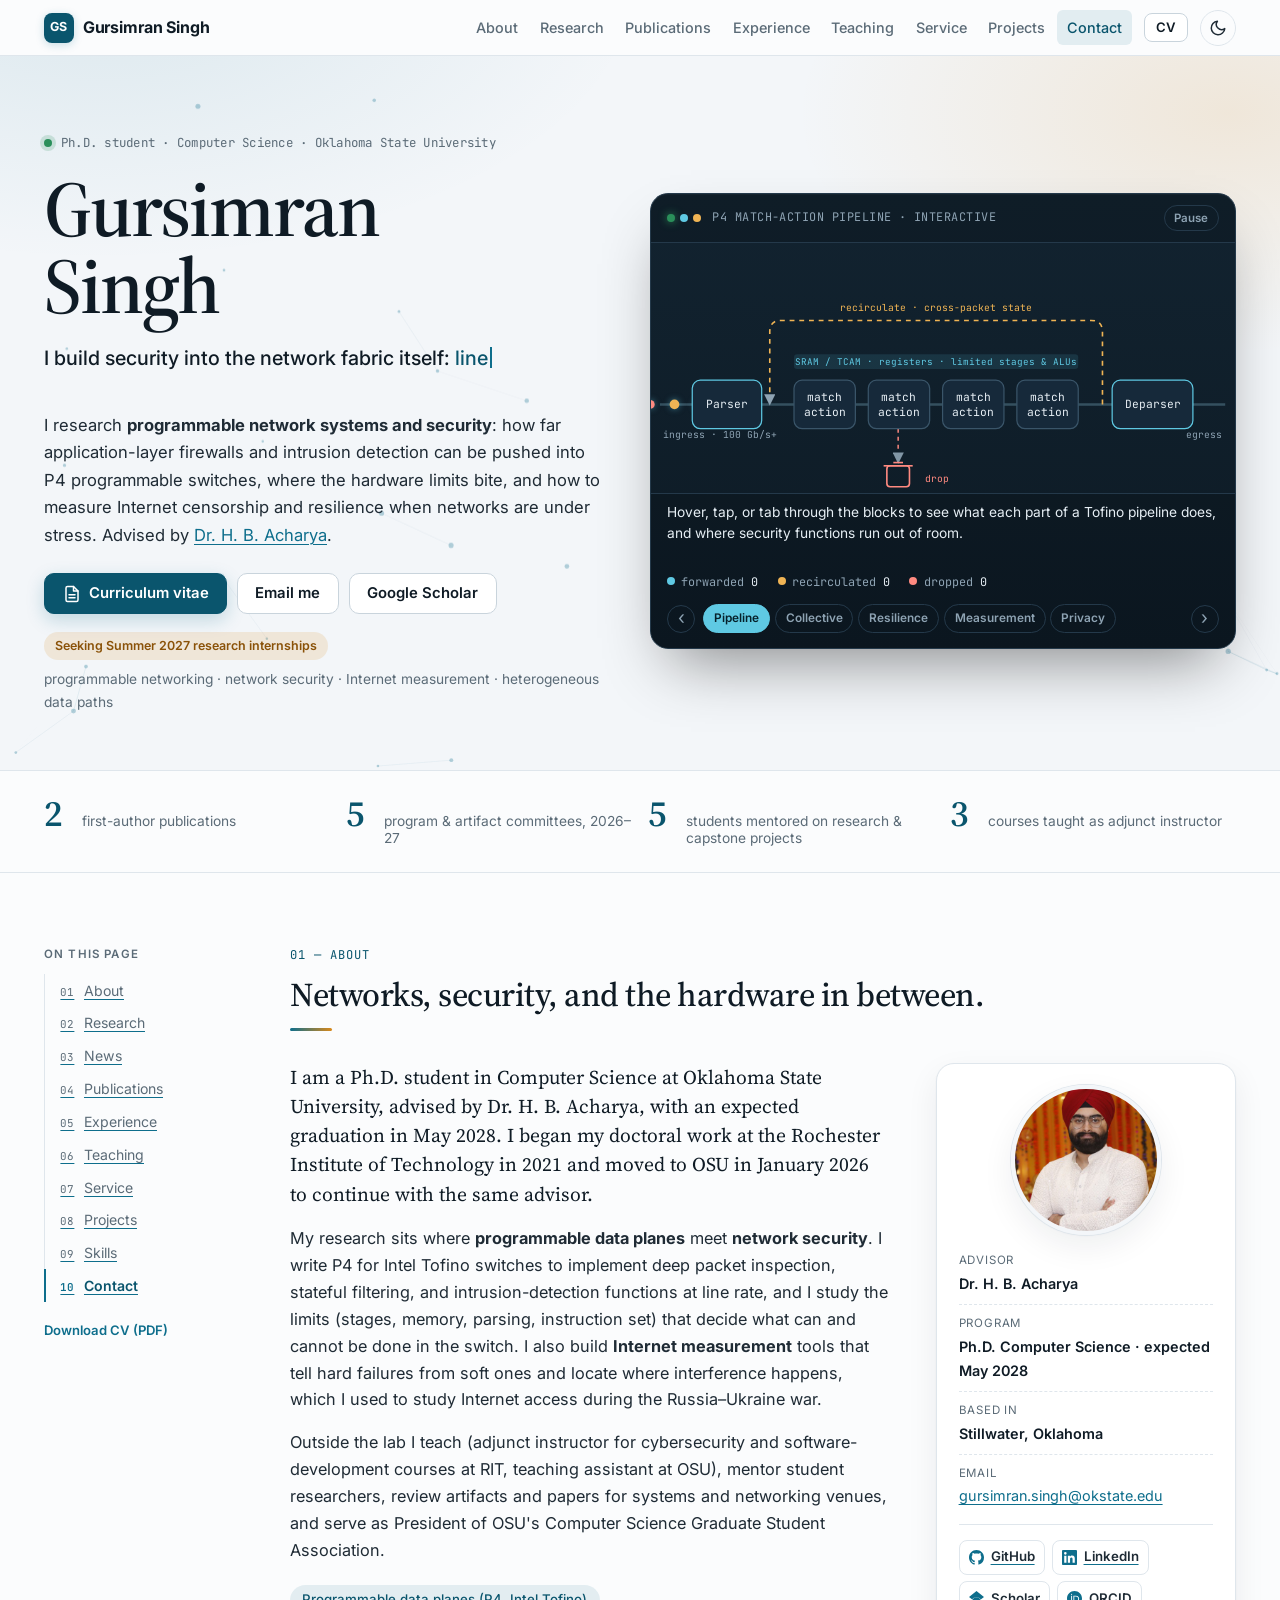
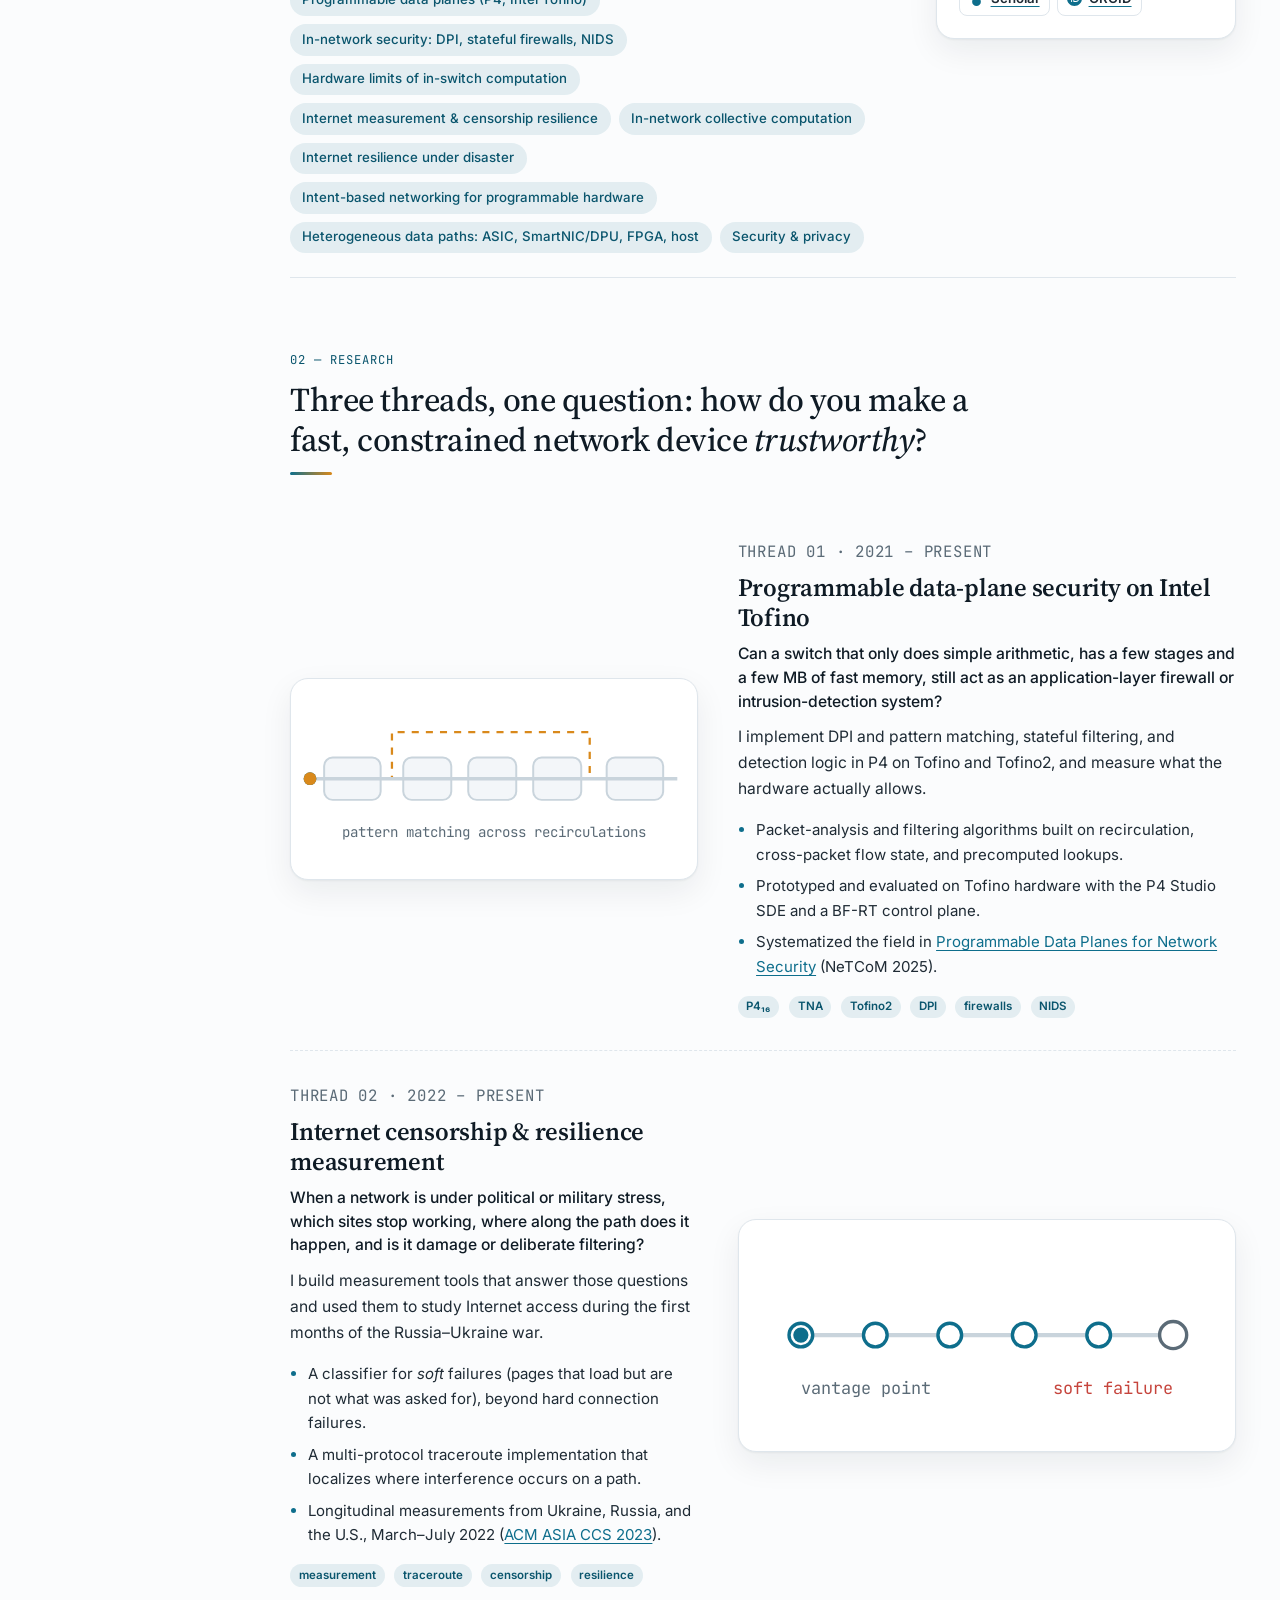
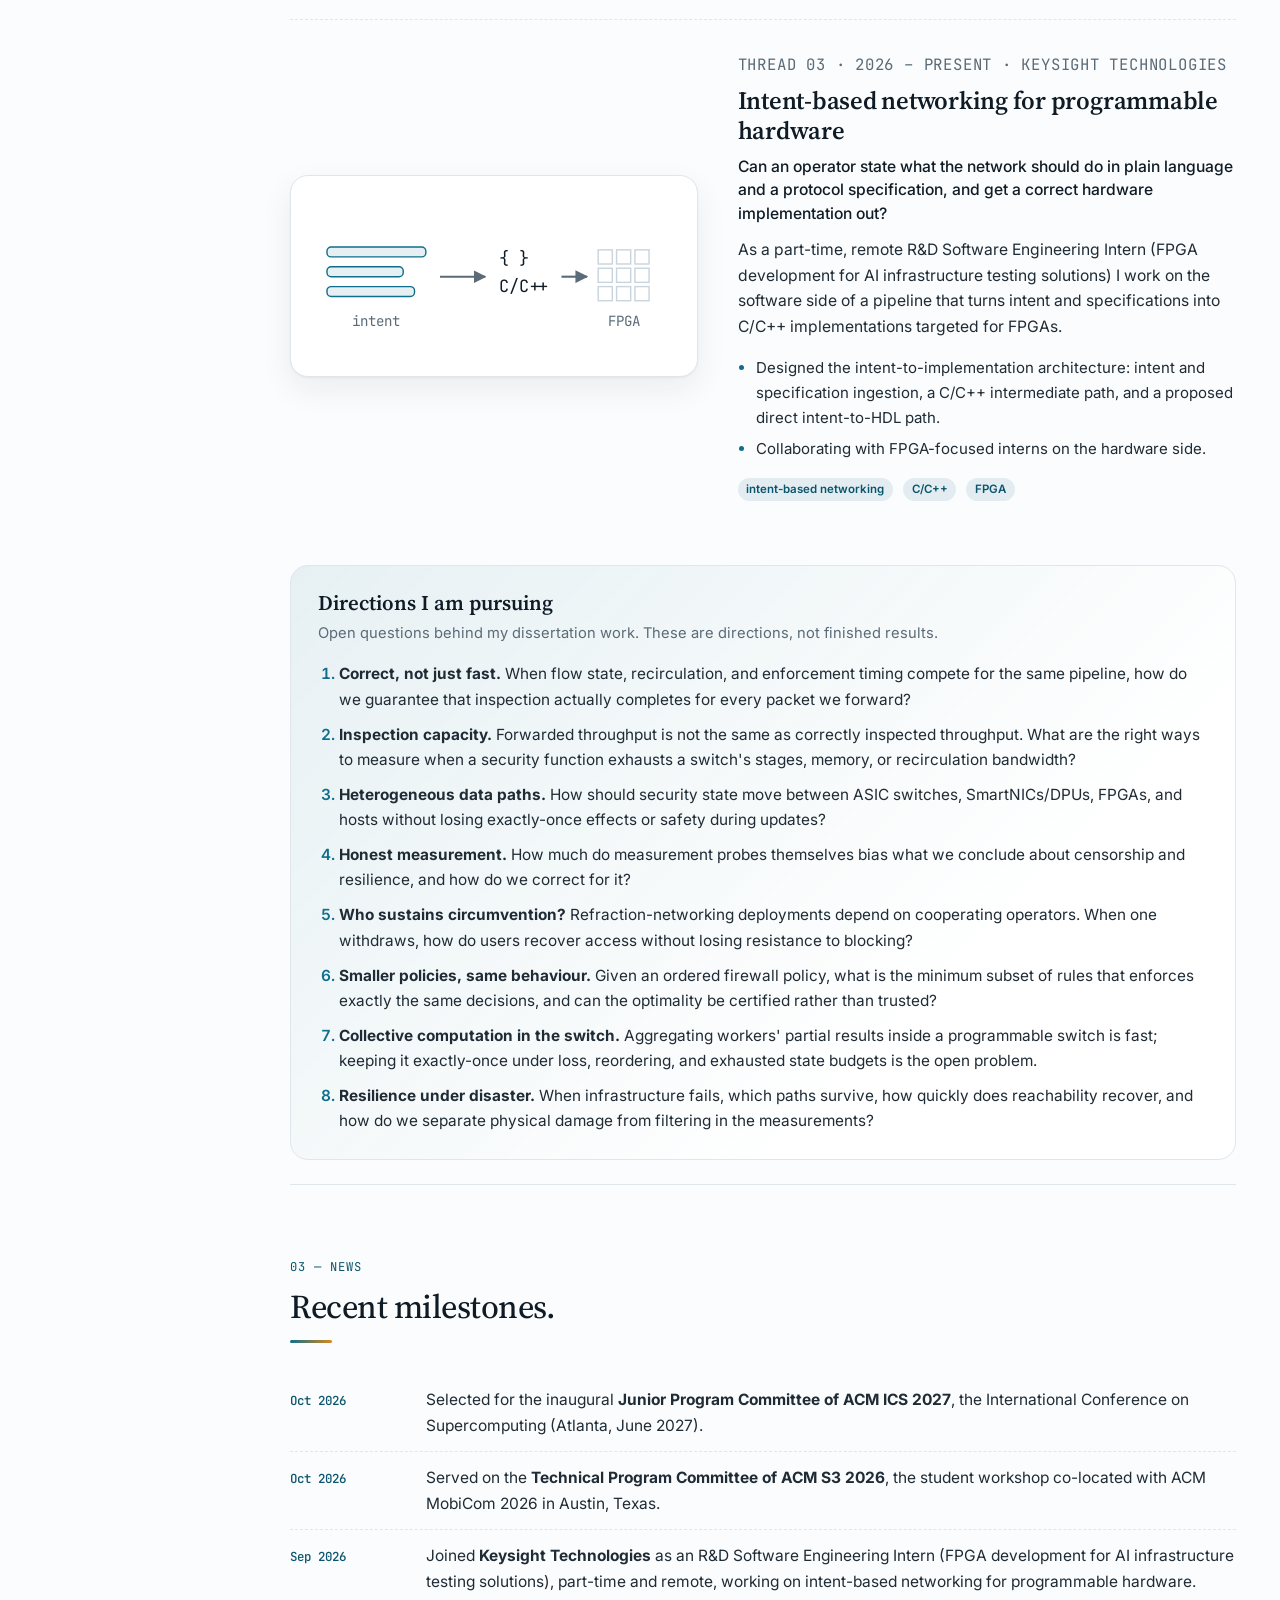
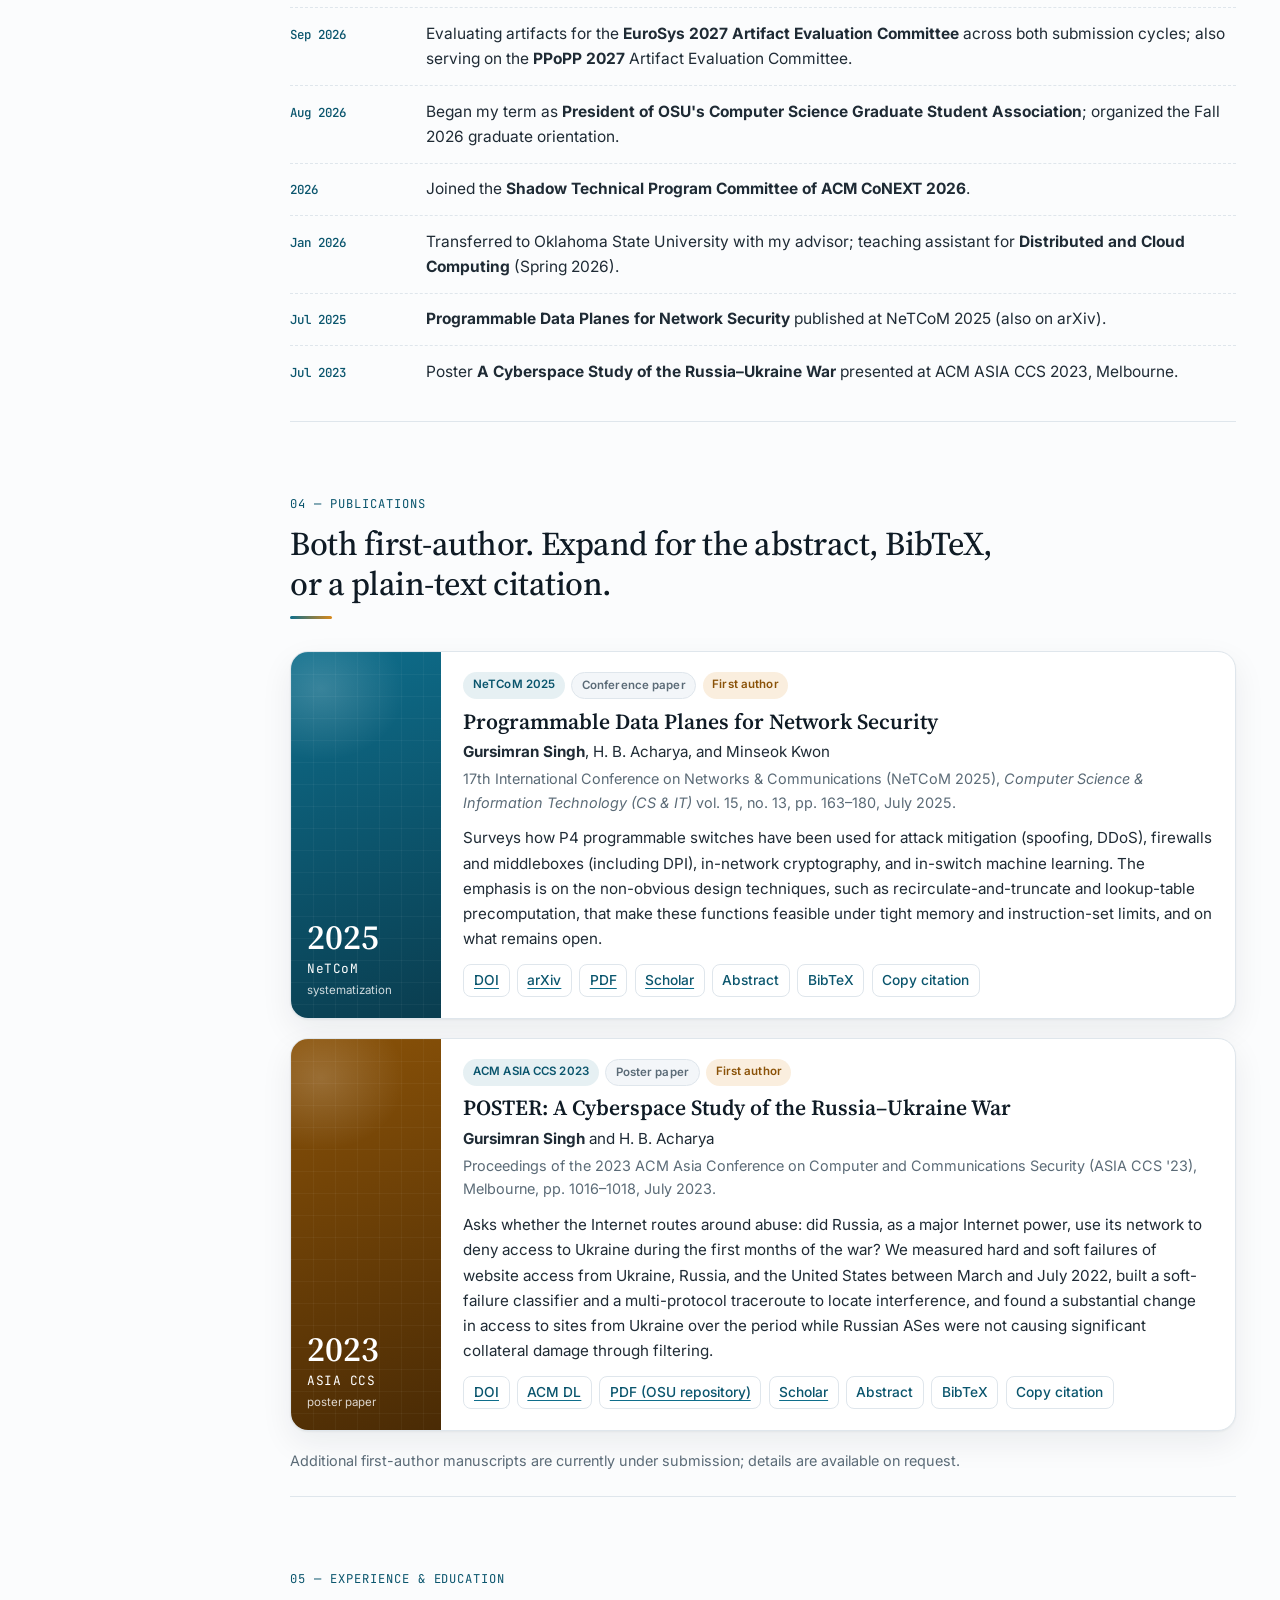
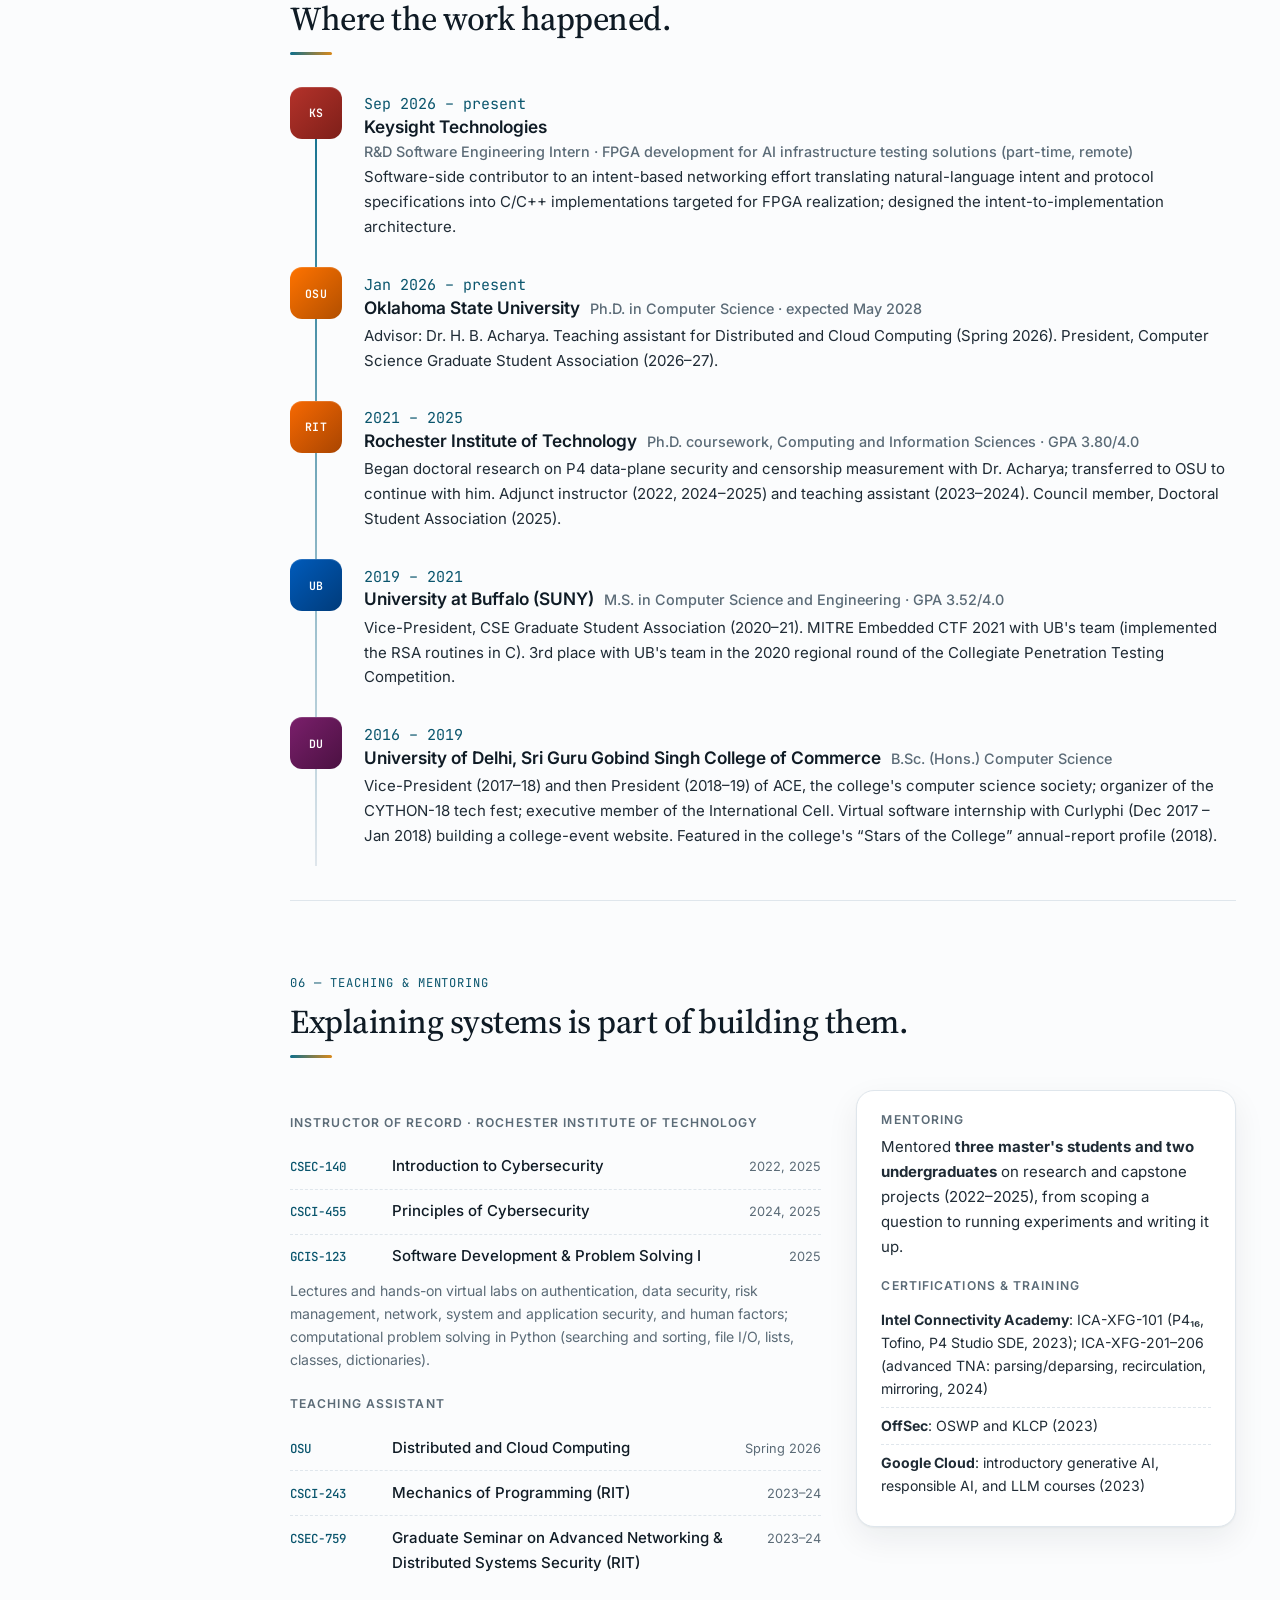
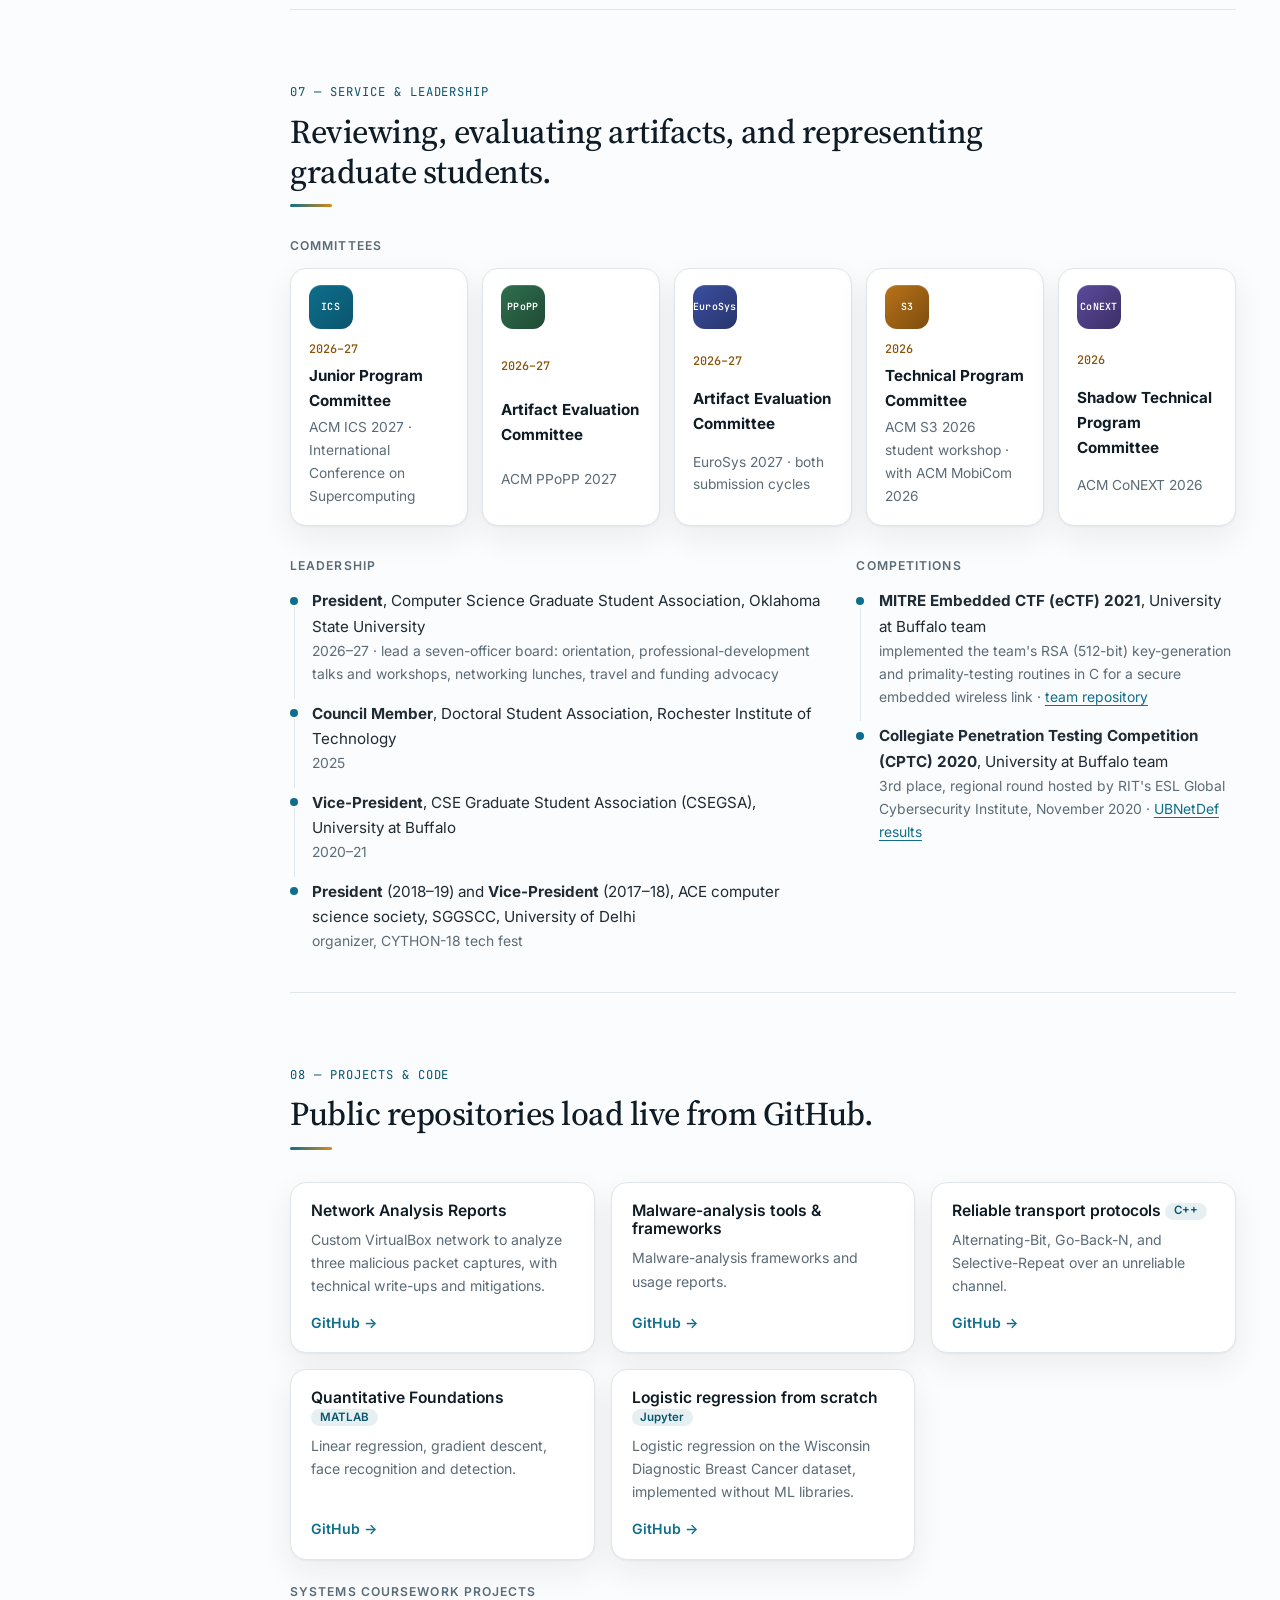
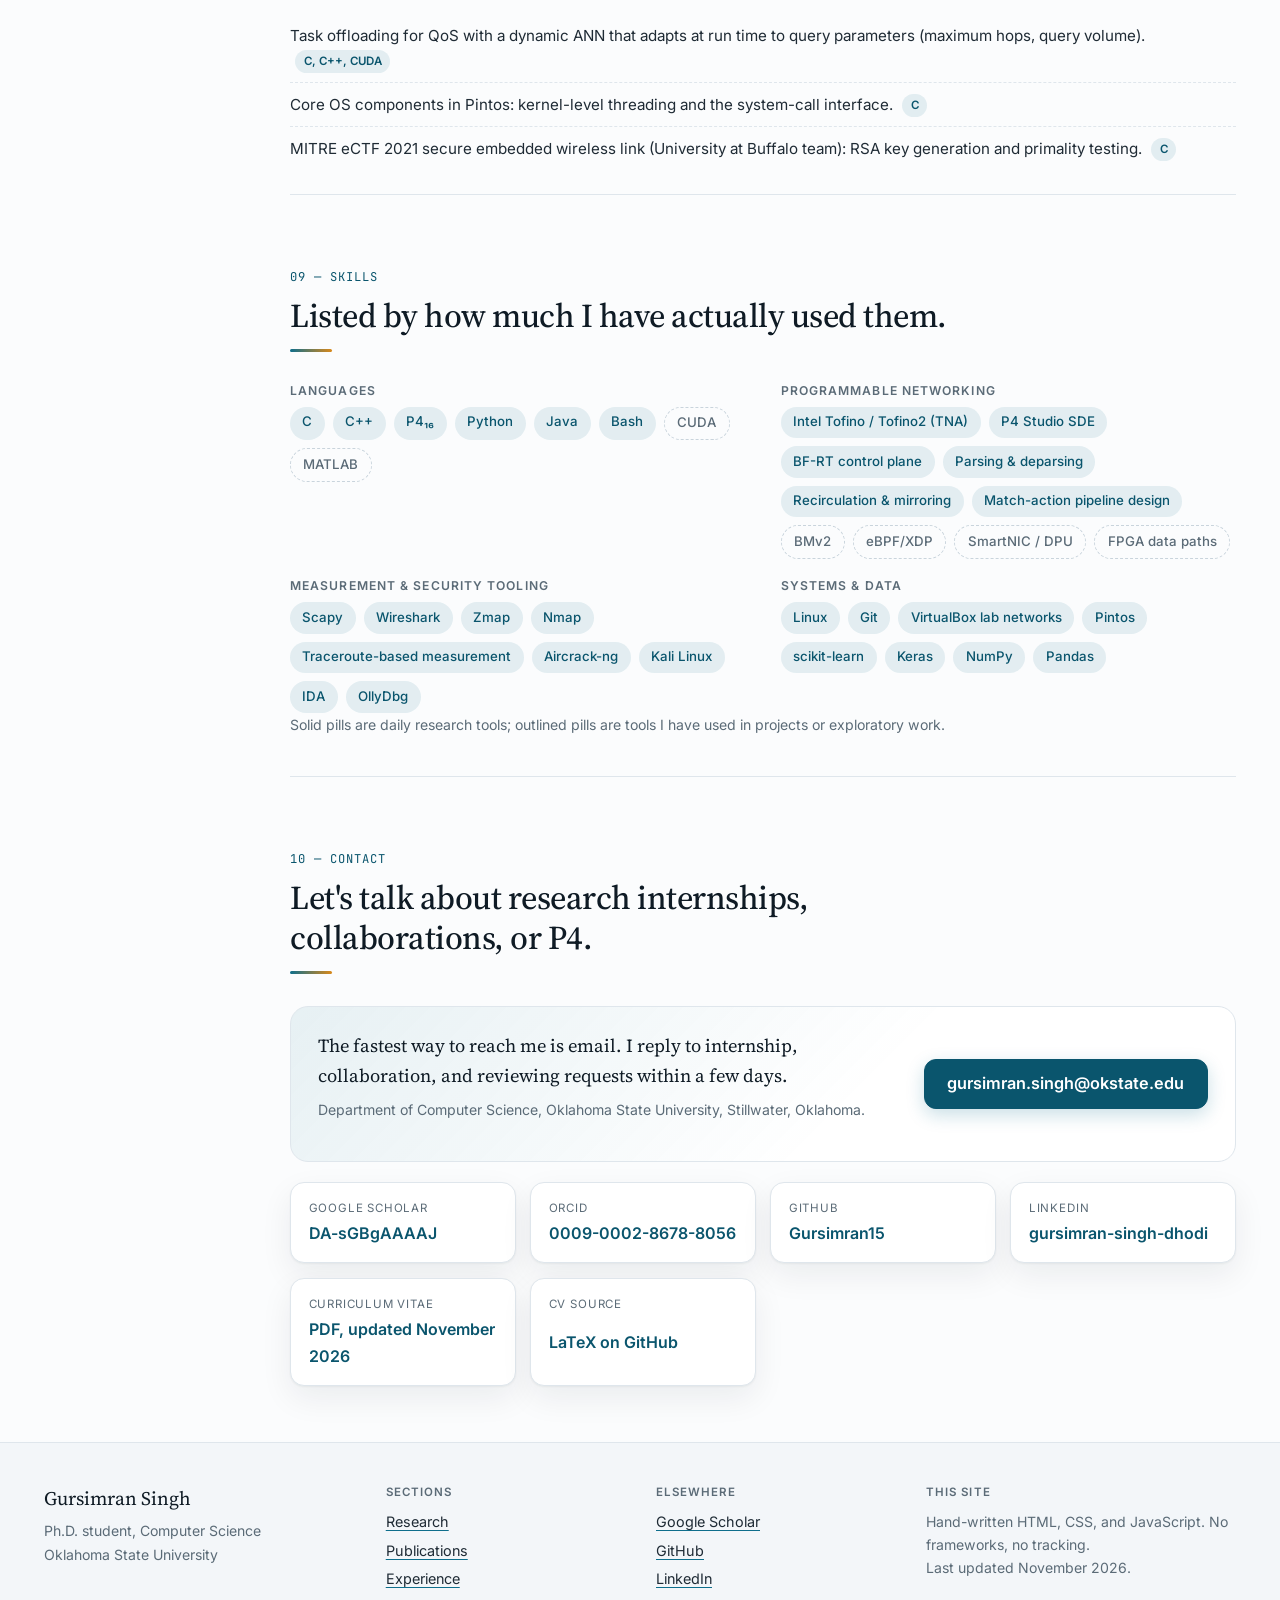
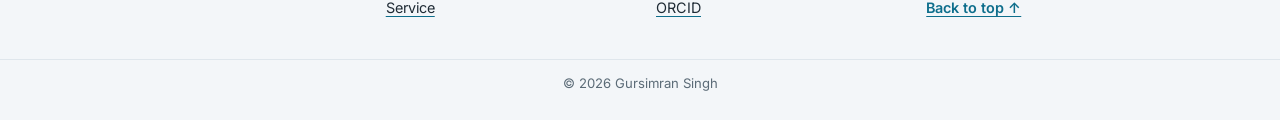
==== commit daad59eb: "Design v2: editorial layout with a sliding panel of animated research scenes Hero panel now slides b" ====
--- a/index.html
+++ b/index.html
@@ -23,9 +23,9 @@
   <!-- Fonts -->
   <link rel="preconnect" href="https://fonts.googleapis.com">
   <link rel="preconnect" href="https://fonts.gstatic.com" crossorigin>
-  <link href="https://fonts.googleapis.com/css2?family=Inter:wght@400;500;600;700&amp;family=Source+Serif+4:ital,opsz,wght@0,8..60,500;0,8..60,600;1,8..60,500&amp;family=JetBrains+Mono:wght@400;500&amp;display=swap" rel="stylesheet">
-
-  <link rel="stylesheet" href="assets/css/style.css?v=20261101a">
+  <link href="https://fonts.googleapis.com/css2?family=Inter:wght@400;500;600;700&amp;family=Source+Serif+4:ital,opsz,wght@0,8..60,400;0,8..60,500;0,8..60,600;1,8..60,400&amp;family=JetBrains+Mono:wght@400;500&amp;display=swap" rel="stylesheet">
+
+  <link rel="stylesheet" href="assets/css/style.css?v=20261101c">
 
   <!-- Structured data for search engines -->
   <script type="application/ld+json">
@@ -72,7 +72,7 @@
 
   <header class="site-header">
     <div class="header-inner">
-      <a class="brand" href="#top"><span class="brand-mark" aria-hidden="true">GS</span><span>Gursimran Singh</span></a>
+      <a class="brand" href="#top"><span class="brand-mark" aria-hidden="true">GS</span><span class="brand-name">Gursimran Singh</span></a>
       <nav class="site-nav" aria-label="Section navigation">
         <a href="#about">About</a>
         <a href="#research">Research</a>
@@ -85,16 +85,8 @@
       </nav>
       <a class="btn btn-small btn-cv" href="assets/Gursimran_Singh_CV.pdf" target="_blank" rel="noopener" aria-label="Curriculum vitae, PDF (opens in a new tab)">CV</a>
       <button id="theme-toggle" class="theme-toggle" type="button" aria-label="Switch theme">
-        <svg class="icon icon-moon" viewBox="0 0 24 24" fill="none" stroke="currentColor" stroke-width="2" stroke-linecap="round" stroke-linejoin="round" aria-hidden="true">
-          <path d="M21 12.79A9 9 0 1 1 11.21 3 7 7 0 0 0 21 12.79z"/>
-        </svg>
-        <svg class="icon icon-sun" viewBox="0 0 24 24" fill="none" stroke="currentColor" stroke-width="2" stroke-linecap="round" stroke-linejoin="round" aria-hidden="true">
-          <circle cx="12" cy="12" r="5"/>
-          <line x1="12" y1="1" x2="12" y2="3"/><line x1="12" y1="21" x2="12" y2="23"/>
-          <line x1="4.22" y1="4.22" x2="5.64" y2="5.64"/><line x1="18.36" y1="18.36" x2="19.78" y2="19.78"/>
-          <line x1="1" y1="12" x2="3" y2="12"/><line x1="21" y1="12" x2="23" y2="12"/>
-          <line x1="4.22" y1="19.78" x2="5.64" y2="18.36"/><line x1="18.36" y1="5.64" x2="19.78" y2="4.22"/>
-        </svg>
+        <svg class="icon icon-moon" viewBox="0 0 24 24" fill="none" stroke="currentColor" stroke-width="2" stroke-linecap="round" stroke-linejoin="round" aria-hidden="true"><path d="M21 12.79A9 9 0 1 1 11.21 3 7 7 0 0 0 21 12.79z"/></svg>
+        <svg class="icon icon-sun" viewBox="0 0 24 24" fill="none" stroke="currentColor" stroke-width="2" stroke-linecap="round" stroke-linejoin="round" aria-hidden="true"><circle cx="12" cy="12" r="5"/><line x1="12" y1="1" x2="12" y2="3"/><line x1="12" y1="21" x2="12" y2="23"/><line x1="4.22" y1="4.22" x2="5.64" y2="5.64"/><line x1="18.36" y1="18.36" x2="19.78" y2="19.78"/><line x1="1" y1="12" x2="3" y2="12"/><line x1="21" y1="12" x2="23" y2="12"/><line x1="4.22" y1="19.78" x2="5.64" y2="18.36"/><line x1="18.36" y1="5.64" x2="19.78" y2="4.22"/></svg>
       </button>
     </div>
   </header>
@@ -106,100 +98,185 @@
       <canvas id="hero-canvas" class="hero-canvas" aria-hidden="true"></canvas>
       <div class="hero-inner">
         <div class="hero-text">
-          <p class="eyebrow"><span class="dot" aria-hidden="true"></span>Ph.D. student · Computer Science · Oklahoma State University</p>
-          <h1 id="hero-name" class="hero-name">Gursimran Singh</h1>
-          <p class="hero-tagline">
+          <p class="eyebrow hero-in" style="--i:0"><span class="dot" aria-hidden="true"></span>Ph.D. student · Computer Science · Oklahoma State University</p>
+          <h1 id="hero-name" class="hero-name hero-in" style="--i:1">Gursimran<br>Singh</h1>
+          <p class="hero-tagline hero-in" style="--i:2">
             I build security into the network fabric itself:
             <span class="typed-wrap"><span id="typed" class="typed">line-rate deep packet inspection on Intel Tofino</span><span class="caret" aria-hidden="true"></span></span>
           </p>
-          <p class="hero-lede">
+          <p class="hero-lede hero-in" style="--i:3">
             I research <strong>programmable network systems and security</strong>: how far application-layer
             firewalls and intrusion detection can be pushed into P4 programmable switches, where the hardware
             limits bite, and how to measure Internet censorship and resilience when networks are under stress.
             Advised by <a href="https://experts.okstate.edu/hbhatta" target="_blank" rel="noopener">Dr.&nbsp;H.&nbsp;B.&nbsp;Acharya</a>.
           </p>
-          <div class="hero-actions">
+          <div class="hero-actions hero-in" style="--i:4">
             <a class="btn btn-primary" href="assets/Gursimran_Singh_CV.pdf" target="_blank" rel="noopener">
               <svg class="icon" viewBox="0 0 24 24" fill="none" stroke="currentColor" stroke-width="2" stroke-linecap="round" stroke-linejoin="round" aria-hidden="true"><path d="M14 2H6a2 2 0 0 0-2 2v16a2 2 0 0 0 2 2h12a2 2 0 0 0 2-2V8z"/><polyline points="14 2 14 8 20 8"/><line x1="16" y1="13" x2="8" y2="13"/><line x1="16" y1="17" x2="8" y2="17"/></svg>
-              Curriculum vitae (PDF)
+              Curriculum vitae
             </a>
             <a class="btn" href="mailto:gursimran.singh@okstate.edu">Email me</a>
             <a class="btn" href="https://scholar.google.com/citations?user=DA-sGBgAAAAJ" target="_blank" rel="noopener">Google Scholar</a>
           </div>
-          <p class="hero-note"><span class="pill pill-live">Seeking Summer 2027 research internships</span> programmable networking · network security · Internet measurement · heterogeneous data paths</p>
-        </div>
-
-        <!-- Animated programmable-switch pipeline -->
-        <figure class="hero-figure">
-          <svg id="pipeline" class="pipeline" viewBox="0 0 700 340" role="img" aria-label="Animated illustration of packets flowing through a programmable switch pipeline: parser, match-action stages, deparser, with recirculation and drop paths">
+          <p class="hero-note hero-in" style="--i:5"><span class="pill pill-live">Seeking Summer 2027 research internships</span><span>programmable networking · network security · Internet measurement · heterogeneous data paths</span></p>
+        </div>
+
+        <!-- Interactive research panel: sliding animated scenes -->
+        <figure class="device hero-in" style="--i:2" id="device" aria-label="Animated research scenes">
+          <div class="device-top">
+            <span class="device-leds" aria-hidden="true"><i></i><i></i><i></i></span>
+            <span class="device-title" id="device-title">P4 match-action pipeline · interactive</span>
+            <button id="motion-toggle" class="motion-toggle" type="button" aria-pressed="false" hidden>Pause</button>
+          </div>
+
+          <div class="device-stage">
+            <!-- Scene 1: interactive P4 pipeline -->
+            <div class="device-slide is-active" id="scene-1" role="tabpanel" aria-labelledby="tab-1" data-title="P4 match-action pipeline · interactive">
+          <svg id="pipeline" class="pipeline" viewBox="0 0 700 300" role="group" aria-label="Interactive diagram of a programmable switch pipeline: parser, match-action stages, deparser, recirculation and drop paths. Each block can be selected to read what it does.">
             <defs>
-              <marker id="arrow" viewBox="0 0 10 10" refX="9" refY="5" markerWidth="7" markerHeight="7" orient="auto-start-reverse">
-                <path d="M0,0 L10,5 L0,10 z" fill="currentColor"/>
-              </marker>
+              <marker id="arrow" viewBox="0 0 10 10" refX="9" refY="5" markerWidth="7" markerHeight="7" orient="auto-start-reverse"><path d="M0,0 L10,5 L0,10 z" fill="currentColor"/></marker>
             </defs>
-            <!-- wire -->
             <line class="wire" x1="0" y1="190" x2="700" y2="190"/>
-            <!-- packets are injected here by main.js (drawn beneath the blocks so they "enter" each stage) -->
             <g id="packets"></g>
-            <!-- recirculation loop -->
-            <path class="loop" d="M548 190 L548 100 Q548 86 534 86 L150 86 Q136 86 136 100 L136 190" marker-end="url(#arrow)"/>
-            <text class="label label-loop" x="342" y="76" text-anchor="middle">recirculate · cross-packet state</text>
-            <!-- drop path -->
-            <path class="droppath" d="M295 190 L295 282" marker-end="url(#arrow)"/>
-            <g class="bin">
-              <rect x="281" y="286" width="28" height="30" rx="4"/>
-              <line x1="277" y1="286" x2="313" y2="286"/>
-              <line x1="289" y1="282" x2="301" y2="282"/>
+            <g class="hot hot-loop" data-info="loop" tabindex="0" role="button" aria-label="Recirculation path">
+              <path class="loop-hit" d="M548 190 L548 100 Q548 86 534 86 L150 86 Q136 86 136 100 L136 190"/>
+              <path class="loop" d="M548 190 L548 100 Q548 86 534 86 L150 86 Q136 86 136 100 L136 190" marker-end="url(#arrow)"/>
+              <text class="label label-loop" x="342" y="74" text-anchor="middle">recirculate · cross-packet state</text>
             </g>
-            <text class="label" x="295" y="332" text-anchor="middle">drop</text>
-            <!-- blocks -->
-            <g class="block block-parser" data-stage="parser">
-              <title>Programmable parser: extracts header fields by offset and length; no general-purpose parsing of variable-length payloads</title>
-              <rect x="40" y="160" width="86" height="60" rx="10"/>
-              <text x="83" y="195" text-anchor="middle">Parser</text>
+            <g class="hot hot-drop" data-info="drop" tabindex="0" role="button" aria-label="Drop path">
+              <path class="droppath" d="M295 190 L295 262" marker-end="url(#arrow)"/>
+              <g class="bin"><rect x="281" y="266" width="28" height="26" rx="4"/><line x1="277" y1="266" x2="313" y2="266"/><line x1="289" y1="262" x2="301" y2="262"/></g>
+              <text class="label label-drop" x="328" y="286">drop</text>
             </g>
-            <g class="block block-stage" data-stage="1">
-              <title>Match-action stage: table lookups in SRAM/TCAM and a few ALU operations per packet; every stage has a fixed budget</title>
-              <rect x="166" y="160" width="76" height="60" rx="10"/>
-              <text x="204" y="186" text-anchor="middle">match</text>
-              <text x="204" y="204" text-anchor="middle">action</text>
-            </g>
-            <g class="block block-stage" data-stage="2">
-              <rect x="258" y="160" width="76" height="60" rx="10"/>
-              <text x="296" y="186" text-anchor="middle">match</text>
-              <text x="296" y="204" text-anchor="middle">action</text>
-            </g>
-            <g class="block block-stage" data-stage="3">
-              <rect x="350" y="160" width="76" height="60" rx="10"/>
-              <text x="388" y="186" text-anchor="middle">match</text>
-              <text x="388" y="204" text-anchor="middle">action</text>
-            </g>
-            <g class="block block-stage" data-stage="4">
-              <rect x="442" y="160" width="76" height="60" rx="10"/>
-              <text x="480" y="186" text-anchor="middle">match</text>
-              <text x="480" y="204" text-anchor="middle">action</text>
-            </g>
-            <g class="block block-parser" data-stage="deparser">
-              <title>Deparser: reassembles the packet for forwarding, mirroring, or another pass through the pipeline</title>
-              <rect x="560" y="160" width="100" height="60" rx="10"/>
-              <text x="610" y="195" text-anchor="middle">Deparser</text>
-            </g>
-            <!-- memories -->
-            <g class="mem">
+            <g class="hot mem" data-info="memory" tabindex="0" role="button" aria-label="On-chip memory">
               <rect x="166" y="128" width="352" height="18" rx="4"/>
               <text x="342" y="141" text-anchor="middle">SRAM / TCAM · registers · limited stages &amp; ALUs</text>
             </g>
-            <text class="label label-in" x="4" y="232">ingress · 100 Gb/s+</text>
-            <text class="label label-out" x="696" y="232" text-anchor="end">egress</text>
-            <!-- legend -->
-            <g class="legend">
-              <circle cx="372" cy="296" r="5" class="pk pk-pass"/><text x="384" y="300">forwarded</text>
-              <circle cx="472" cy="296" r="5" class="pk pk-recirc"/><text x="484" y="300">needs another pass</text>
-              <circle cx="372" cy="318" r="5" class="pk pk-drop"/><text x="384" y="322">blocked by policy</text>
+            <g class="hot block block-parser" data-info="parser" data-stage="parser" tabindex="0" role="button" aria-label="Parser">
+              <rect x="40" y="160" width="86" height="60" rx="10"/><text x="83" y="195" text-anchor="middle">Parser</text>
             </g>
+            <g class="hot block block-stage" data-info="stage" data-stage="1" tabindex="0" role="button" aria-label="Match-action stage 1">
+              <rect x="166" y="160" width="76" height="60" rx="10"/><text x="204" y="186" text-anchor="middle">match</text><text x="204" y="204" text-anchor="middle">action</text>
+            </g>
+            <g class="hot block block-stage" data-info="stage" data-stage="2" tabindex="0" role="button" aria-label="Match-action stage 2">
+              <rect x="258" y="160" width="76" height="60" rx="10"/><text x="296" y="186" text-anchor="middle">match</text><text x="296" y="204" text-anchor="middle">action</text>
+            </g>
+            <g class="hot block block-stage" data-info="stage" data-stage="3" tabindex="0" role="button" aria-label="Match-action stage 3">
+              <rect x="350" y="160" width="76" height="60" rx="10"/><text x="388" y="186" text-anchor="middle">match</text><text x="388" y="204" text-anchor="middle">action</text>
+            </g>
+            <g class="hot block block-stage" data-info="stage" data-stage="4" tabindex="0" role="button" aria-label="Match-action stage 4">
+              <rect x="442" y="160" width="76" height="60" rx="10"/><text x="480" y="186" text-anchor="middle">match</text><text x="480" y="204" text-anchor="middle">action</text>
+            </g>
+            <g class="hot block block-parser" data-info="deparser" data-stage="deparser" tabindex="0" role="button" aria-label="Deparser">
+              <rect x="560" y="160" width="100" height="60" rx="10"/><text x="610" y="195" text-anchor="middle">Deparser</text>
+            </g>
+            <text class="label" x="4" y="232">ingress · 100 Gb/s+</text>
+            <text class="label" x="696" y="232" text-anchor="end">egress</text>
           </svg>
-          <figcaption class="hero-caption">A P4 pipeline, the way I think about it: fixed stages, scarce memory, and the tricks (recirculation, precomputed lookups, cross-packet state) that turn a switch into a security middlebox.
-            <button id="motion-toggle" class="motion-toggle" type="button" aria-pressed="false" hidden>Pause animation</button>
+            </div>
+
+            <!-- Scene 2: in-network collective computation -->
+            <div class="device-slide is-right" id="scene-2" role="tabpanel" aria-labelledby="tab-2" data-title="In-network collective computation" inert>
+              <svg class="scene scene-coll" viewBox="0 0 700 300" aria-hidden="true">
+                <text class="label" x="210" y="30" text-anchor="middle">partial results in</text>
+                <text class="label label-amber" x="210" y="286" text-anchor="middle">aggregated result out</text>
+                <g class="links">
+                  <line x1="120" y1="60" x2="300" y2="150"/><line x1="120" y1="120" x2="300" y2="150"/>
+                  <line x1="120" y1="180" x2="300" y2="150"/><line x1="120" y1="240" x2="300" y2="150"/>
+                </g>
+                <g class="block"><rect x="40" y="43" width="80" height="34" rx="8"/><text x="80" y="65" text-anchor="middle">worker 1</text></g>
+                <g class="block"><rect x="40" y="103" width="80" height="34" rx="8"/><text x="80" y="125" text-anchor="middle">worker 2</text></g>
+                <g class="block"><rect x="40" y="163" width="80" height="34" rx="8"/><text x="80" y="185" text-anchor="middle">worker 3</text></g>
+                <g class="block"><rect x="40" y="223" width="80" height="34" rx="8"/><text x="80" y="245" text-anchor="middle">worker 4</text></g>
+                <g class="block switch"><rect x="300" y="110" width="100" height="80" rx="12"/><text x="350" y="143" text-anchor="middle">switch</text><text class="sigma" x="350" y="172" text-anchor="middle">Σ aggregate</text></g>
+                <g class="gauge"><text class="label" x="470" y="112">register budget</text><rect class="gauge-bg" x="470" y="120" width="190" height="14" rx="4"/><rect class="gauge-fill" x="470" y="120" width="0" height="14" rx="4"/><text class="label label-red gauge-warn" x="470" y="158">state exhausted → stall or drop?</text></g>
+                <text class="label" x="470" y="200">questions I study</text>
+                <text class="label-small" x="470" y="220">· exactly-once under loss, reordering</text>
+                <text class="label-small" x="470" y="238">· how many jobs before margins hit</text>
+                <text class="label-small" x="470" y="256">· failure handling, no recompute</text>
+                <circle class="c-in c-in-1" cx="120" cy="60" r="5"/><circle class="c-in c-in-2" cx="120" cy="120" r="5"/>
+                <circle class="c-in c-in-3" cx="120" cy="180" r="5"/><circle class="c-in c-in-4" cx="120" cy="240" r="5"/>
+                <circle class="c-out c-out-1" cx="300" cy="150" r="5"/><circle class="c-out c-out-2" cx="300" cy="150" r="5"/>
+                <circle class="c-out c-out-3" cx="300" cy="150" r="5"/><circle class="c-out c-out-4" cx="300" cy="150" r="5"/>
+              </svg>
+            </div>
+
+            <!-- Scene 3: Internet resilience under disaster -->
+            <div class="device-slide is-right" id="scene-3" role="tabpanel" aria-labelledby="tab-3" data-title="Internet resilience under disaster" inert>
+              <svg class="scene scene-res" viewBox="0 0 700 300" aria-hidden="true">
+                <g class="links">
+                  <line x1="60" y1="150" x2="230" y2="70"/><line x1="60" y1="150" x2="230" y2="230"/>
+                  <line x1="230" y1="70" x2="400" y2="70"/><line x1="230" y1="230" x2="400" y2="230"/>
+                  <line x1="230" y1="70" x2="230" y2="230"/><line x1="400" y1="70" x2="400" y2="230"/>
+                  <line class="l-df" x1="400" y1="70" x2="620" y2="150"/><line class="l-ef" x1="400" y1="230" x2="620" y2="150"/>
+                </g>
+                <g class="fault"><circle cx="510" cy="110" r="13"/><line x1="503" y1="103" x2="517" y2="117"/><line x1="517" y1="103" x2="503" y2="117"/><text class="label label-red" x="528" y="100">link failure</text></g>
+                <g class="node"><circle cx="60" cy="150" r="12"/><text class="label" x="60" y="183" text-anchor="middle">vantage point</text></g>
+                <g class="node"><circle cx="230" cy="70" r="10"/></g><g class="node"><circle cx="230" cy="230" r="10"/></g>
+                <g class="node"><circle cx="400" cy="70" r="10"/></g><g class="node"><circle cx="400" cy="230" r="10"/></g>
+                <g class="node target"><circle cx="620" cy="150" r="12"/><text class="label" x="620" y="183" text-anchor="middle">destination</text></g>
+                <text class="label reroute" x="315" y="262" text-anchor="middle">rerouted around the damage</text>
+                <text class="label" x="350" y="28" text-anchor="middle">does the Internet route around disaster, and can we tell damage from filtering?</text>
+                <circle class="r-pk r-pk-1" cx="60" cy="150" r="6"/>
+                <circle class="r-pk r-pk-2" cx="60" cy="150" r="6"/>
+              </svg>
+            </div>
+
+            <!-- Scene 4: Internet measurement -->
+            <div class="device-slide is-right" id="scene-4" role="tabpanel" aria-labelledby="tab-4" data-title="Internet measurement" inert>
+              <svg class="scene scene-meas" viewBox="0 0 700 300" aria-hidden="true">
+                <g class="vp"><circle cx="70" cy="80" r="10"/><text class="label" x="88" y="84">vantage · Ukraine</text></g>
+                <g class="vp"><circle cx="70" cy="150" r="10"/><text class="label" x="88" y="154">vantage · Russia</text></g>
+                <g class="vp"><circle cx="70" cy="220" r="10"/><text class="label" x="88" y="224">vantage · United States</text></g>
+                <g class="hops"><line x1="250" y1="150" x2="520" y2="150"/><line x1="290" y1="144" x2="290" y2="156"/><line x1="340" y1="144" x2="340" y2="156"/><line x1="390" y1="144" x2="390" y2="156"/><line x1="440" y1="144" x2="440" y2="156"/><line x1="490" y1="144" x2="490" y2="156"/><text class="label" x="385" y="134" text-anchor="middle">multi-protocol traceroute · hop by hop</text></g>
+                <g class="targets">
+                  <circle class="t t-1" cx="620" cy="60" r="9"/><circle class="t t-2" cx="620" cy="105" r="9"/><circle class="t t-3" cx="620" cy="150" r="9"/><circle class="t t-4" cx="620" cy="195" r="9"/><circle class="t t-5" cx="620" cy="240" r="9"/>
+                  <text class="label" x="600" y="280" text-anchor="middle">web sites</text>
+                </g>
+                <g class="legend"><circle cx="250" cy="266" r="5" class="ok"/><text class="label" x="261" y="270">reachable</text><circle cx="345" cy="266" r="5" class="soft"/><text class="label" x="356" y="270">soft failure</text><circle cx="455" cy="266" r="5" class="hard"/><text class="label" x="466" y="270">hard failure</text></g>
+                <circle class="m-pk m-pk-1" cx="70" cy="80" r="5"/><circle class="m-pk m-pk-2" cx="70" cy="150" r="5"/><circle class="m-pk m-pk-3" cx="70" cy="220" r="5"/>
+                <circle class="m-pk m-pk-4" cx="70" cy="80" r="5"/><circle class="m-pk m-pk-5" cx="70" cy="150" r="5"/><circle class="m-pk m-pk-6" cx="70" cy="220" r="5"/>
+              </svg>
+            </div>
+
+            <!-- Scene 5: security and privacy -->
+            <div class="device-slide is-right" id="scene-5" role="tabpanel" aria-labelledby="tab-5" data-title="Security &amp; privacy" inert>
+              <svg class="scene scene-sec" viewBox="0 0 700 300" aria-hidden="true">
+                <line class="lane" x1="20" y1="90" x2="680" y2="90"/><line class="lane" x1="20" y1="150" x2="680" y2="150"/><line class="lane" x1="20" y1="210" x2="680" y2="210"/>
+                <g class="gate"><rect x="338" y="44" width="24" height="212" rx="6"/><g class="lock"><rect x="340" y="22" width="20" height="14" rx="3"/><path d="M344 22 V17 a6 6 0 0 1 12 0 V22"/></g><text class="label" x="350" y="278" text-anchor="middle">policy gate</text></g>
+                <text class="label" x="30" y="40">traffic in</text>
+                <text class="label" x="382" y="66">inspect headers and behaviour, not payloads</text>
+                <text class="label label-amber" x="30" y="276">encrypted flows stay opaque</text>
+                <text class="label label-red" x="520" y="226">policy violation</text>
+                <g class="s-pk s-pk-1"><rect x="28" y="83" width="26" height="14" rx="4"/></g>
+                <g class="s-pk s-pk-2"><rect x="28" y="143" width="26" height="14" rx="4"/><rect class="hdr" x="28" y="143" width="8" height="14" rx="3"/><path class="pad" d="M46 150 h6 v5 h-6 z M47 150 v-2 a2 2 0 0 1 4 0 v2"/></g>
+                <g class="s-pk s-pk-3"><rect x="28" y="203" width="26" height="14" rx="4"/></g>
+              </svg>
+            </div>
+          </div>
+
+          <figcaption class="device-foot">
+            <p id="pipe-info" class="device-info" data-slide="1" aria-live="polite">Hover, tap, or tab through the blocks to see what each part of a Tofino pipeline does, and where security functions run out of room.</p>
+            <p class="device-info" data-slide="2" hidden><strong>In-network collective computation.</strong> Workers stream partial results into a programmable switch that aggregates them at line rate and multicasts the result back. I am charting the operational margins of this idea: what happens to exactly-once semantics when state budgets, loss, or reordering bite, and how failures are handled without recomputing everything.</p>
+            <p class="device-info" data-slide="3" hidden><strong>Internet resilience under disaster.</strong> When war, earthquakes, or cable cuts take links down, does traffic route around the damage, and can measurements from outside tell damage apart from deliberate filtering? This grows out of my Russia–Ukraine measurement study.</p>
+            <p class="device-info" data-slide="4" hidden><strong>Internet measurement.</strong> Probes from many vantage points, multi-protocol traceroutes that localize interference hop by hop, and classifiers that separate hard failures from soft ones. A future direction: measurement at scale that accounts for the bias the probes themselves introduce.</p>
+            <p class="device-info" data-slide="5" hidden><strong>Security &amp; privacy.</strong> A future interest: in-network defenses that inspect only what they must, privacy-preserving measurement, and policy enforcement that still works when most traffic is encrypted.</p>
+            <p class="device-counters" data-slide="1" aria-label="Packets processed in this animation">
+              <span><b class="pk-dot pk-pass" aria-hidden="true"></b>forwarded <output id="cnt-pass">0</output></span>
+              <span><b class="pk-dot pk-recirc" aria-hidden="true"></b>recirculated <output id="cnt-recirc">0</output></span>
+              <span><b class="pk-dot pk-drop" aria-hidden="true"></b>dropped <output id="cnt-drop">0</output></span>
+            </p>
+            <div class="device-nav">
+              <button type="button" class="device-arrow" data-dir="-1" aria-label="Previous scene">&#8249;</button>
+              <div class="device-tabs" role="tablist" aria-label="Research scenes">
+                <button type="button" role="tab" class="device-tab" id="tab-1" aria-selected="true" aria-controls="scene-1" data-slide="1">Pipeline</button>
+                <button type="button" role="tab" class="device-tab" id="tab-2" aria-selected="false" aria-controls="scene-2" data-slide="2" tabindex="-1">Collective</button>
+                <button type="button" role="tab" class="device-tab" id="tab-3" aria-selected="false" aria-controls="scene-3" data-slide="3" tabindex="-1">Resilience</button>
+                <button type="button" role="tab" class="device-tab" id="tab-4" aria-selected="false" aria-controls="scene-4" data-slide="4" tabindex="-1">Measurement</button>
+                <button type="button" role="tab" class="device-tab" id="tab-5" aria-selected="false" aria-controls="scene-5" data-slide="5" tabindex="-1">Privacy</button>
+              </div>
+              <button type="button" class="device-arrow" data-dir="1" aria-label="Next scene">&#8250;</button>
+            </div>
           </figcaption>
         </figure>
       </div>
@@ -207,25 +284,44 @@
 
     <!-- ================= Stats ================= -->
     <section class="stats" aria-label="At a glance">
-      <ul class="stat-list">
+      <ul class="stat-list stagger">
         <li class="stat"><span class="stat-num" data-count="2">2</span><span class="stat-label">first-author publications</span></li>
-        <li class="stat"><span class="stat-num" data-count="5">5</span><span class="stat-label">program &amp; artifact committees (2026–27)</span></li>
+        <li class="stat"><span class="stat-num" data-count="5">5</span><span class="stat-label">program &amp; artifact committees, 2026–27</span></li>
         <li class="stat"><span class="stat-num" data-count="5">5</span><span class="stat-label">students mentored on research &amp; capstone projects</span></li>
         <li class="stat"><span class="stat-num" data-count="3">3</span><span class="stat-label">courses taught as adjunct instructor</span></li>
       </ul>
     </section>
 
-    <div class="container">
+    <div class="page">
+      <!-- On-this-page rail (wide screens) -->
+      <nav class="rail" aria-label="On this page">
+        <p class="rail-title">On this page</p>
+        <ol class="rail-list">
+          <li><a href="#about"><span>01</span>About</a></li>
+          <li><a href="#research"><span>02</span>Research</a></li>
+          <li><a href="#news"><span>03</span>News</a></li>
+          <li><a href="#publications"><span>04</span>Publications</a></li>
+          <li><a href="#experience"><span>05</span>Experience</a></li>
+          <li><a href="#teaching"><span>06</span>Teaching</a></li>
+          <li><a href="#service"><span>07</span>Service</a></li>
+          <li><a href="#projects"><span>08</span>Projects</a></li>
+          <li><a href="#skills"><span>09</span>Skills</a></li>
+          <li><a href="#contact"><span>10</span>Contact</a></li>
+        </ol>
+        <a class="rail-cv" href="assets/Gursimran_Singh_CV.pdf" target="_blank" rel="noopener">Download CV (PDF)</a>
+      </nav>
+
+      <div class="content">
 
       <!-- ================= About ================= -->
       <section id="about" class="section reveal">
         <div class="section-head">
-          <h2>About</h2>
-          <p class="section-sub">Networks, security, and the hardware in between.</p>
+          <p class="section-num">01 — About</p>
+          <h2>Networks, security, and the hardware in between.</h2>
         </div>
         <div class="about-grid">
           <div class="about-text">
-            <p>
+            <p class="lead">
               I am a Ph.D. student in Computer Science at Oklahoma State University, advised by
               Dr.&nbsp;H.&nbsp;B.&nbsp;Acharya, with an expected graduation in May 2028. I began my doctoral work
               at the Rochester Institute of Technology in 2021 and moved to OSU in January 2026 to continue with the same advisor.
@@ -243,12 +339,23 @@
               teaching assistant at OSU), mentor student researchers, review artifacts and papers for systems and
               networking venues, and serve as President of OSU's Computer Science Graduate Student Association.
             </p>
+            <ul class="pill-list" aria-label="Research interests">
+              <li>Programmable data planes (P4, Intel Tofino)</li>
+              <li>In-network security: DPI, stateful firewalls, NIDS</li>
+              <li>Hardware limits of in-switch computation</li>
+              <li>Internet measurement &amp; censorship resilience</li>
+              <li>In-network collective computation</li>
+              <li>Internet resilience under disaster</li>
+              <li>Intent-based networking for programmable hardware</li>
+              <li>Heterogeneous data paths: ASIC, SmartNIC/DPU, FPGA, host</li>
+              <li>Security &amp; privacy</li>
+            </ul>
           </div>
           <aside class="about-card">
             <img class="portrait" src="assets/img/profile.jpg" alt="Portrait of Gursimran Singh" width="400" height="400" loading="lazy" decoding="async">
             <ul class="fact-list">
               <li><span>Advisor</span><strong>Dr. H. B. Acharya</strong></li>
-              <li><span>Program</span><strong>Ph.D. Computer Science, expected May 2028</strong></li>
+              <li><span>Program</span><strong>Ph.D. Computer Science · expected May 2028</strong></li>
               <li><span>Based in</span><strong>Stillwater, Oklahoma</strong></li>
               <li><span>Email</span><a href="mailto:gursimran.singh@okstate.edu">gursimran.singh@okstate.edu</a></li>
             </ul>
@@ -260,135 +367,115 @@
             </ul>
           </aside>
         </div>
-        <ul class="pill-list" aria-label="Research interests">
-          <li>Programmable data planes (P4, Intel Tofino)</li>
-          <li>In-network security: DPI, stateful firewalls, NIDS</li>
-          <li>Hardware limits of in-switch computation</li>
-          <li>Internet measurement &amp; censorship resilience</li>
-          <li>Intent-based networking for programmable hardware</li>
-          <li>Heterogeneous data paths: ASIC, SmartNIC/DPU, FPGA, host</li>
-        </ul>
       </section>
 
       <!-- ================= Research ================= -->
       <section id="research" class="section reveal">
         <div class="section-head">
-          <h2>Research</h2>
-          <p class="section-sub">Three threads, one question: how do you make a fast, constrained network device <em>trustworthy</em>?</p>
-        </div>
-
-        <div class="research-grid">
-          <article class="rcard reveal">
-            <div class="rcard-art" aria-hidden="true">
-              <svg viewBox="0 0 260 110" class="mini mini-dpi">
-                <rect class="m-box" x="10" y="40" width="40" height="30" rx="6"/>
-                <rect class="m-box" x="66" y="40" width="34" height="30" rx="6"/>
-                <rect class="m-box" x="112" y="40" width="34" height="30" rx="6"/>
-                <rect class="m-box" x="158" y="40" width="34" height="30" rx="6"/>
-                <rect class="m-box" x="210" y="40" width="40" height="30" rx="6"/>
-                <path class="m-loop" d="M192 55 L198 55 L198 22 L58 22 L58 55"/>
-                <line class="m-wire" x1="0" y1="55" x2="260" y2="55"/>
-                <circle class="m-dot m-dot-1" cx="0" cy="55" r="4.5"/>
-                <circle class="m-dot m-dot-2" cx="0" cy="55" r="4.5"/>
-                <text class="m-text" x="130" y="96" text-anchor="middle">pattern matching across recirculations</text>
-              </svg>
-            </div>
+          <p class="section-num">02 — Research</p>
+          <h2>Three threads, one question: how do you make a fast, constrained network device <em>trustworthy</em>?</h2>
+        </div>
+
+        <article class="feature reveal">
+          <div class="feature-art" aria-hidden="true">
+            <svg viewBox="0 0 260 110" class="mini mini-dpi">
+              <rect class="m-box" x="10" y="40" width="40" height="30" rx="6"/>
+              <rect class="m-box" x="66" y="40" width="34" height="30" rx="6"/>
+              <rect class="m-box" x="112" y="40" width="34" height="30" rx="6"/>
+              <rect class="m-box" x="158" y="40" width="34" height="30" rx="6"/>
+              <rect class="m-box" x="210" y="40" width="40" height="30" rx="6"/>
+              <path class="m-loop" d="M192 55 L198 55 L198 22 L58 22 L58 55"/>
+              <line class="m-wire" x1="0" y1="55" x2="260" y2="55"/>
+              <circle class="m-dot m-dot-1" cx="0" cy="55" r="4.5"/>
+              <circle class="m-dot m-dot-2" cx="0" cy="55" r="4.5"/>
+              <text class="m-text" x="130" y="96" text-anchor="middle">pattern matching across recirculations</text>
+            </svg>
+          </div>
+          <div class="feature-body">
+            <p class="feature-num">Thread 01 · 2021 – present</p>
             <h3>Programmable data-plane security on Intel Tofino</h3>
-            <p class="rcard-years">2021 – present · RIT, then Oklahoma State</p>
-            <p>
-              Can a switch that only does simple arithmetic, has a few stages and a few MB of fast memory, still act
-              as an application-layer firewall or intrusion-detection system? I implement DPI and pattern matching,
-              stateful filtering, and detection logic in P4 on Tofino and Tofino2 and measure what the hardware
-              actually allows.
-            </p>
-            <ul class="rcard-points">
+            <p class="feature-q">Can a switch that only does simple arithmetic, has a few stages and a few MB of fast memory, still act as an application-layer firewall or intrusion-detection system?</p>
+            <p>I implement DPI and pattern matching, stateful filtering, and detection logic in P4 on Tofino and Tofino2, and measure what the hardware actually allows.</p>
+            <ul class="feature-points">
               <li>Packet-analysis and filtering algorithms built on recirculation, cross-packet flow state, and precomputed lookups.</li>
               <li>Prototyped and evaluated on Tofino hardware with the P4 Studio SDE and a BF-RT control plane.</li>
               <li>Systematized the field in <a href="#pub-netcom2025">Programmable Data Planes for Network Security</a> (NeTCoM 2025).</li>
             </ul>
-            <p class="rcard-tags"><span class="tag">P4₁₆</span><span class="tag">TNA</span><span class="tag">Tofino2</span><span class="tag">DPI</span><span class="tag">firewalls</span><span class="tag">NIDS</span></p>
-          </article>
-
-          <article class="rcard reveal">
-            <div class="rcard-art" aria-hidden="true">
-              <svg viewBox="0 0 260 110" class="mini mini-trace">
-                <line class="m-wire" x1="20" y1="55" x2="240" y2="55"/>
-                <circle class="m-hop h1" cx="20" cy="55" r="7"/>
-                <circle class="m-hop h2" cx="64" cy="55" r="7"/>
-                <circle class="m-hop h3" cx="108" cy="55" r="7"/>
-                <circle class="m-hop h4" cx="152" cy="55" r="7"/>
-                <circle class="m-hop h5" cx="196" cy="55" r="7"/>
-                <circle class="m-hop h6 m-target" cx="240" cy="55" r="8"/>
-                <circle class="m-probe" cx="20" cy="55" r="4.5"/>
-                <text class="m-text" x="20" y="90" text-anchor="start">vantage point</text>
-                <text class="m-text m-soft" x="240" y="90" text-anchor="end">soft failure</text>
-              </svg>
-            </div>
+            <p class="feature-tags"><span class="tag">P4₁₆</span><span class="tag">TNA</span><span class="tag">Tofino2</span><span class="tag">DPI</span><span class="tag">firewalls</span><span class="tag">NIDS</span></p>
+          </div>
+        </article>
+
+        <article class="feature feature-flip reveal">
+          <div class="feature-art" aria-hidden="true">
+            <svg viewBox="0 0 260 110" class="mini mini-trace">
+              <line class="m-wire" x1="20" y1="55" x2="240" y2="55"/>
+              <circle class="m-hop h1" cx="20" cy="55" r="7"/>
+              <circle class="m-hop h2" cx="64" cy="55" r="7"/>
+              <circle class="m-hop h3" cx="108" cy="55" r="7"/>
+              <circle class="m-hop h4" cx="152" cy="55" r="7"/>
+              <circle class="m-hop h5" cx="196" cy="55" r="7"/>
+              <circle class="m-hop h6 m-target" cx="240" cy="55" r="8"/>
+              <circle class="m-probe" cx="20" cy="55" r="4.5"/>
+              <text class="m-text" x="20" y="90" text-anchor="start">vantage point</text>
+              <text class="m-text m-soft" x="240" y="90" text-anchor="end">soft failure</text>
+            </svg>
+          </div>
+          <div class="feature-body">
+            <p class="feature-num">Thread 02 · 2022 – present</p>
             <h3>Internet censorship &amp; resilience measurement</h3>
-            <p class="rcard-years">2022 – present</p>
-            <p>
-              When a network is under political or military stress, which sites stop working, where along the path
-              does it happen, and is it damage or deliberate filtering? I build measurement tools that answer those
-              questions and used them to study Internet access during the first months of the Russia–Ukraine war.
-            </p>
-            <ul class="rcard-points">
+            <p class="feature-q">When a network is under political or military stress, which sites stop working, where along the path does it happen, and is it damage or deliberate filtering?</p>
+            <p>I build measurement tools that answer those questions and used them to study Internet access during the first months of the Russia–Ukraine war.</p>
+            <ul class="feature-points">
               <li>A classifier for <em>soft</em> failures (pages that load but are not what was asked for), beyond hard connection failures.</li>
               <li>A multi-protocol traceroute implementation that localizes where interference occurs on a path.</li>
               <li>Longitudinal measurements from Ukraine, Russia, and the U.S., March–July 2022 (<a href="#pub-asiaccs2023">ACM ASIA CCS 2023</a>).</li>
             </ul>
-            <p class="rcard-tags"><span class="tag">measurement</span><span class="tag">traceroute</span><span class="tag">censorship</span><span class="tag">resilience</span></p>
-          </article>
-
-          <article class="rcard reveal">
-            <div class="rcard-art" aria-hidden="true">
-              <svg viewBox="0 0 260 110" class="mini mini-intent">
-                <g class="m-intent">
-                  <rect x="12" y="34" width="70" height="7" rx="3"/>
-                  <rect x="12" y="48" width="54" height="7" rx="3"/>
-                  <rect x="12" y="62" width="62" height="7" rx="3"/>
-                </g>
-                <path class="m-arrow" d="M92 55 L124 55" marker-end="url(#mini-arrow)"/>
-                <g class="m-code">
-                  <text x="134" y="46">{ }</text>
-                  <text x="134" y="66">C/C++</text>
-                </g>
-                <path class="m-arrow m-arrow-2" d="M178 55 L196 55" marker-end="url(#mini-arrow)"/>
-                <g class="m-fpga">
-                  <rect x="204" y="36" width="10" height="10"/><rect x="217" y="36" width="10" height="10"/><rect x="230" y="36" width="10" height="10"/>
-                  <rect x="204" y="49" width="10" height="10"/><rect x="217" y="49" width="10" height="10"/><rect x="230" y="49" width="10" height="10"/>
-                  <rect x="204" y="62" width="10" height="10"/><rect x="217" y="62" width="10" height="10"/><rect x="230" y="62" width="10" height="10"/>
-                </g>
-                <text class="m-text" x="47" y="90" text-anchor="middle">intent</text>
-                <text class="m-text" x="222" y="90" text-anchor="middle">FPGA</text>
-                <defs>
-                  <marker id="mini-arrow" viewBox="0 0 10 10" refX="9" refY="5" markerWidth="6" markerHeight="6" orient="auto"><path d="M0,0 L10,5 L0,10 z" fill="currentColor"/></marker>
-                </defs>
-              </svg>
-            </div>
+            <p class="feature-tags"><span class="tag">measurement</span><span class="tag">traceroute</span><span class="tag">censorship</span><span class="tag">resilience</span></p>
+          </div>
+        </article>
+
+        <article class="feature reveal">
+          <div class="feature-art" aria-hidden="true">
+            <svg viewBox="0 0 260 110" class="mini mini-intent">
+              <defs><marker id="mini-arrow" viewBox="0 0 10 10" refX="9" refY="5" markerWidth="6" markerHeight="6" orient="auto"><path d="M0,0 L10,5 L0,10 z" fill="currentColor"/></marker></defs>
+              <g class="m-intent"><rect x="12" y="34" width="70" height="7" rx="3"/><rect x="12" y="48" width="54" height="7" rx="3"/><rect x="12" y="62" width="62" height="7" rx="3"/></g>
+              <path class="m-arrow" d="M92 55 L124 55" marker-end="url(#mini-arrow)"/>
+              <g class="m-code"><text x="134" y="46">{ }</text><text x="134" y="66">C/C++</text></g>
+              <path class="m-arrow m-arrow-2" d="M178 55 L196 55" marker-end="url(#mini-arrow)"/>
+              <g class="m-fpga">
+                <rect x="204" y="36" width="10" height="10"/><rect x="217" y="36" width="10" height="10"/><rect x="230" y="36" width="10" height="10"/>
+                <rect x="204" y="49" width="10" height="10"/><rect x="217" y="49" width="10" height="10"/><rect x="230" y="49" width="10" height="10"/>
+                <rect x="204" y="62" width="10" height="10"/><rect x="217" y="62" width="10" height="10"/><rect x="230" y="62" width="10" height="10"/>
+              </g>
+              <text class="m-text" x="47" y="90" text-anchor="middle">intent</text>
+              <text class="m-text" x="222" y="90" text-anchor="middle">FPGA</text>
+            </svg>
+          </div>
+          <div class="feature-body">
+            <p class="feature-num">Thread 03 · 2026 – present · Keysight Technologies</p>
             <h3>Intent-based networking for programmable hardware</h3>
-            <p class="rcard-years">2026 – present · Keysight Technologies · R&amp;D Software Engineering Intern</p>
-            <p>
-              Can an operator state what the network should do in plain language and a protocol specification, and
-              get a correct hardware implementation out? As a part-time, remote R&amp;D Software Engineering Intern
-              (FPGA development for AI infrastructure testing solutions) I work on the software side of a pipeline that
-              turns intent and specifications into C/C++ implementations targeted for FPGAs.
-            </p>
-            <ul class="rcard-points">
+            <p class="feature-q">Can an operator state what the network should do in plain language and a protocol specification, and get a correct hardware implementation out?</p>
+            <p>As a part-time, remote R&amp;D Software Engineering Intern (FPGA development for AI infrastructure testing solutions) I work on the software side of a pipeline that turns intent and specifications into C/C++ implementations targeted for FPGAs.</p>
+            <ul class="feature-points">
               <li>Designed the intent-to-implementation architecture: intent and specification ingestion, a C/C++ intermediate path, and a proposed direct intent-to-HDL path.</li>
               <li>Collaborating with FPGA-focused interns on the hardware side.</li>
             </ul>
-            <p class="rcard-tags"><span class="tag">intent-based networking</span><span class="tag">C/C++</span><span class="tag">FPGA</span></p>
-          </article>
-        </div>
+            <p class="feature-tags"><span class="tag">intent-based networking</span><span class="tag">C/C++</span><span class="tag">FPGA</span></p>
+          </div>
+        </article>
 
         <div class="directions reveal">
           <h3>Directions I am pursuing</h3>
           <p class="directions-intro">Open questions behind my dissertation work. These are directions, not finished results.</p>
-          <ol class="directions-list">
+          <ol class="directions-list stagger">
             <li><strong>Correct, not just fast.</strong> When flow state, recirculation, and enforcement timing compete for the same pipeline, how do we guarantee that inspection actually completes for every packet we forward?</li>
             <li><strong>Inspection capacity.</strong> Forwarded throughput is not the same as correctly inspected throughput. What are the right ways to measure when a security function exhausts a switch's stages, memory, or recirculation bandwidth?</li>
             <li><strong>Heterogeneous data paths.</strong> How should security state move between ASIC switches, SmartNICs/DPUs, FPGAs, and hosts without losing exactly-once effects or safety during updates?</li>
             <li><strong>Honest measurement.</strong> How much do measurement probes themselves bias what we conclude about censorship and resilience, and how do we correct for it?</li>
+            <li><strong>Who sustains circumvention?</strong> Refraction-networking deployments depend on cooperating operators. When one withdraws, how do users recover access without losing resistance to blocking?</li>
+            <li><strong>Smaller policies, same behaviour.</strong> Given an ordered firewall policy, what is the minimum subset of rules that enforces exactly the same decisions, and can the optimality be certified rather than trusted?</li>
+            <li><strong>Collective computation in the switch.</strong> Aggregating workers' partial results inside a programmable switch is fast; keeping it exactly-once under loss, reordering, and exhausted state budgets is the open problem.</li>
+            <li><strong>Resilience under disaster.</strong> When infrastructure fails, which paths survive, how quickly does reachability recover, and how do we separate physical damage from filtering in the measurements?</li>
           </ol>
         </div>
       </section>
@@ -396,57 +483,60 @@
       <!-- ================= News ================= -->
       <section id="news" class="section reveal">
         <div class="section-head">
-          <h2>News</h2>
-          <p class="section-sub">Recent milestones.</p>
-        </div>
-        <ul class="news-list">
-          <li class="reveal"><time datetime="2026-10-30">Oct 2026</time><p>Selected for the inaugural <strong>Junior Program Committee of ACM ICS 2027</strong>, the International Conference on Supercomputing (Atlanta, June 2027).</p></li>
-          <li class="reveal"><time datetime="2026-10-30">Oct 2026</time><p>Served on the <strong>Technical Program Committee of ACM S3 2026</strong>, the student workshop co-located with ACM MobiCom 2026 in Austin, Texas.</p></li>
-          <li class="reveal"><time datetime="2026-09">Sep 2026</time><p>Joined <strong>Keysight Technologies</strong> as an R&amp;D Software Engineering Intern (FPGA development for AI infrastructure testing solutions), part-time and remote, working on intent-based networking for programmable hardware.</p></li>
-          <li class="reveal"><time datetime="2026-09">Sep 2026</time><p>Evaluated artifacts for the <strong>EuroSys 2027 Artifact Evaluation Committee</strong> (Spring cycle); also serving on the <strong>PPoPP 2027</strong> Artifact Evaluation Committee.</p></li>
-          <li class="reveal"><time datetime="2026-08">Aug 2026</time><p>Began my term as <strong>President of OSU's Computer Science Graduate Student Association</strong>; organized the Fall 2026 graduate orientation.</p></li>
-          <li class="reveal"><time datetime="2026-05">2026</time><p>Joined the <strong>Shadow Technical Program Committee of ACM CoNEXT 2026</strong>.</p></li>
-          <li class="reveal"><time datetime="2026-01">Jan 2026</time><p>Teaching assistant for <strong>Distributed and Cloud Computing</strong> at Oklahoma State University (Spring 2026).</p></li>
-          <li class="reveal"><time datetime="2025-07">Jul 2025</time><p><strong>Programmable Data Planes for Network Security</strong> published at NeTCoM 2025 (also on arXiv).</p></li>
-          <li class="reveal"><time datetime="2023-07">Jul 2023</time><p>Poster <strong>A Cyberspace Study of the Russia–Ukraine War</strong> presented at ACM ASIA CCS 2023, Melbourne.</p></li>
-        </ul>
+          <p class="section-num">03 — News</p>
+          <h2>Recent milestones.</h2>
+        </div>
+        <ol class="news-list stagger">
+          <li><time datetime="2026-10-30">Oct 2026</time><p>Selected for the inaugural <strong>Junior Program Committee of ACM ICS 2027</strong>, the International Conference on Supercomputing (Atlanta, June 2027).</p></li>
+          <li><time datetime="2026-10-30">Oct 2026</time><p>Served on the <strong>Technical Program Committee of ACM S3 2026</strong>, the student workshop co-located with ACM MobiCom 2026 in Austin, Texas.</p></li>
+          <li><time datetime="2026-09">Sep 2026</time><p>Joined <strong>Keysight Technologies</strong> as an R&amp;D Software Engineering Intern (FPGA development for AI infrastructure testing solutions), part-time and remote, working on intent-based networking for programmable hardware.</p></li>
+          <li><time datetime="2026-09">Sep 2026</time><p>Evaluating artifacts for the <strong>EuroSys 2027 Artifact Evaluation Committee</strong> across both submission cycles; also serving on the <strong>PPoPP 2027</strong> Artifact Evaluation Committee.</p></li>
+          <li><time datetime="2026-08">Aug 2026</time><p>Began my term as <strong>President of OSU's Computer Science Graduate Student Association</strong>; organized the Fall 2026 graduate orientation.</p></li>
+          <li><time datetime="2026-05">2026</time><p>Joined the <strong>Shadow Technical Program Committee of ACM CoNEXT 2026</strong>.</p></li>
+          <li><time datetime="2026-01">Jan 2026</time><p>Transferred to Oklahoma State University with my advisor; teaching assistant for <strong>Distributed and Cloud Computing</strong> (Spring 2026).</p></li>
+          <li><time datetime="2025-07">Jul 2025</time><p><strong>Programmable Data Planes for Network Security</strong> published at NeTCoM 2025 (also on arXiv).</p></li>
+          <li><time datetime="2023-07">Jul 2023</time><p>Poster <strong>A Cyberspace Study of the Russia–Ukraine War</strong> presented at ACM ASIA CCS 2023, Melbourne.</p></li>
+        </ol>
       </section>
 
       <!-- ================= Publications ================= -->
       <section id="publications" class="section reveal">
         <div class="section-head">
-          <h2>Publications</h2>
-          <p class="section-sub">Both first-author. Click <em>Abstract</em> or <em>BibTeX</em> to expand.</p>
-        </div>
-        <ol class="pub-list">
-          <li class="pub reveal" id="pub-netcom2025">
-            <div class="pub-badges">
-              <span class="badge badge-venue">NeTCoM 2025</span>
-              <span class="badge badge-type">Conference paper · systematization</span>
-              <span class="badge badge-first">First author</span>
-            </div>
-            <h3 class="pub-title">Programmable Data Planes for Network Security</h3>
-            <p class="pub-authors"><strong>Gursimran Singh</strong>, H. B. Acharya, and Minseok Kwon</p>
-            <p class="pub-venue">17th International Conference on Networks &amp; Communications (NeTCoM 2025), <em>Computer Science &amp; Information Technology (CS &amp; IT)</em> vol. 15, no. 13, pp. 163–180, July 2025.</p>
-            <p class="pub-desc">
-              Surveys how P4 programmable switches have been used for attack mitigation (spoofing, DDoS), firewalls and
-              middleboxes (including DPI), in-network cryptography, and in-switch machine learning. The emphasis is on
-              the non-obvious design techniques, such as recirculate-and-truncate and lookup-table precomputation,
-              that make these functions feasible under tight memory and instruction-set limits, and on what remains open.
-            </p>
-            <p class="pub-links">
-              <a href="https://doi.org/10.5121/csit.2025.151314" target="_blank" rel="noopener">DOI</a>
-              <a href="https://arxiv.org/abs/2507.22165" target="_blank" rel="noopener">arXiv</a>
-              <a href="https://arxiv.org/pdf/2507.22165" target="_blank" rel="noopener">PDF</a>
-              <a href="https://scholar.google.com/citations?view_op=view_citation&amp;hl=en&amp;user=DA-sGBgAAAAJ&amp;citation_for_view=DA-sGBgAAAAJ:2osOgNQ5qMEC" target="_blank" rel="noopener">Scholar</a>
-              <button type="button" class="linklike" data-toggle="abs-netcom2025" aria-expanded="false" aria-controls="abs-netcom2025">Abstract</button>
-              <button type="button" class="linklike" data-toggle="bib-netcom2025" aria-expanded="false" aria-controls="bib-netcom2025">BibTeX</button>
-            </p>
-            <div id="abs-netcom2025" class="pub-extra" hidden>
-              <p>The emergence of programmable data planes, and particularly switches supporting the P4 language, has transformed network security by enabling customized, line-rate packet processing. These switches, originally intended for flexible forwarding, now play a broader role: detecting and mitigating attacks such as DDoS and spoofing, enforcing next-generation firewall policies, and even supporting in-network cryptography and machine learning. These capabilities are made possible by techniques such as recirculate-and-truncate and lookup-table precomputation, which work around architectural constraints like limited memory and restricted instruction sets. In this paper, we systematize recent advances in security applications built on programmable switches, with an emphasis on the capabilities, challenges, and architectural workarounds. We highlight the non-obvious design techniques that make complex in-network security functions feasible despite the constraints of the hardware platform, and also comment on remaining issues and emerging research directions.</p>
-            </div>
-            <div id="bib-netcom2025" class="pub-extra" hidden>
-              <pre class="bibtex"><code>@inproceedings{singh2025programmable,
+          <p class="section-num">04 — Publications</p>
+          <h2>Both first-author. Expand for the abstract, BibTeX, or a plain-text citation.</h2>
+        </div>
+        <ol class="pub-list stagger">
+          <li class="pub" id="pub-netcom2025">
+            <div class="pub-cover" aria-hidden="true"><span class="pub-year">2025</span><span class="pub-venue-short">NeTCoM</span><span class="pub-kind">systematization</span></div>
+            <div class="pub-body">
+              <div class="pub-badges">
+                <span class="badge badge-venue">NeTCoM 2025</span>
+                <span class="badge badge-type">Conference paper</span>
+                <span class="badge badge-first">First author</span>
+              </div>
+              <h3 class="pub-title">Programmable Data Planes for Network Security</h3>
+              <p class="pub-authors"><strong>Gursimran Singh</strong>, H. B. Acharya, and Minseok Kwon</p>
+              <p class="pub-venue">17th International Conference on Networks &amp; Communications (NeTCoM 2025), <em>Computer Science &amp; Information Technology (CS &amp; IT)</em> vol. 15, no. 13, pp. 163–180, July 2025.</p>
+              <p class="pub-desc">
+                Surveys how P4 programmable switches have been used for attack mitigation (spoofing, DDoS), firewalls and
+                middleboxes (including DPI), in-network cryptography, and in-switch machine learning. The emphasis is on
+                the non-obvious design techniques, such as recirculate-and-truncate and lookup-table precomputation,
+                that make these functions feasible under tight memory and instruction-set limits, and on what remains open.
+              </p>
+              <p class="pub-links">
+                <a href="https://doi.org/10.5121/csit.2025.151314" target="_blank" rel="noopener">DOI</a>
+                <a href="https://arxiv.org/abs/2507.22165" target="_blank" rel="noopener">arXiv</a>
+                <a href="https://arxiv.org/pdf/2507.22165" target="_blank" rel="noopener">PDF</a>
+                <a href="https://scholar.google.com/citations?view_op=view_citation&amp;hl=en&amp;user=DA-sGBgAAAAJ&amp;citation_for_view=DA-sGBgAAAAJ:2osOgNQ5qMEC" target="_blank" rel="noopener">Scholar</a>
+                <button type="button" class="linklike" data-toggle="abs-netcom2025" aria-expanded="false" aria-controls="abs-netcom2025">Abstract</button>
+                <button type="button" class="linklike" data-toggle="bib-netcom2025" aria-expanded="false" aria-controls="bib-netcom2025">BibTeX</button>
+                <button type="button" class="linklike copy-text" data-copy-text="Gursimran Singh, H. B. Acharya, and Minseok Kwon. Programmable Data Planes for Network Security. In Proc. 17th International Conference on Networks &amp; Communications (NeTCoM 2025), CS &amp; IT vol. 15, no. 13, pp. 163–180, July 2025. doi:10.5121/csit.2025.151314">Copy citation</button>
+              </p>
+              <div id="abs-netcom2025" class="pub-extra" hidden>
+                <p>The emergence of programmable data planes, and particularly switches supporting the P4 language, has transformed network security by enabling customized, line-rate packet processing. These switches, originally intended for flexible forwarding, now play a broader role: detecting and mitigating attacks such as DDoS and spoofing, enforcing next-generation firewall policies, and even supporting in-network cryptography and machine learning. These capabilities are made possible by techniques such as recirculate-and-truncate and lookup-table precomputation, which work around architectural constraints like limited memory and restricted instruction sets. In this paper, we systematize recent advances in security applications built on programmable switches, with an emphasis on the capabilities, challenges, and architectural workarounds. We highlight the non-obvious design techniques that make complex in-network security functions feasible despite the constraints of the hardware platform, and also comment on remaining issues and emerging research directions.</p>
+              </div>
+              <div id="bib-netcom2025" class="pub-extra" hidden>
+                <pre class="bibtex"><code>@inproceedings{singh2025programmable,
   author    = {Singh, Gursimran and Acharya, H. B. and Kwon, Minseok},
   title     = {Programmable Data Planes for Network Security},
   booktitle = {Proceedings of the 17th International Conference on Networks \&amp; Communications (NeTCoM 2025)},
@@ -460,39 +550,43 @@
   doi       = {10.5121/csit.2025.151314},
   note      = {arXiv:2507.22165}
 }</code></pre>
-              <button type="button" class="btn btn-small copy-bib" data-copy="bib-netcom2025">Copy BibTeX</button>
+                <button type="button" class="btn btn-small copy-bib" data-copy="bib-netcom2025">Copy BibTeX</button>
+              </div>
             </div>
           </li>
 
-          <li class="pub reveal" id="pub-asiaccs2023">
-            <div class="pub-badges">
-              <span class="badge badge-venue">ACM ASIA CCS 2023</span>
-              <span class="badge badge-type">Poster paper</span>
-              <span class="badge badge-first">First author</span>
-            </div>
-            <h3 class="pub-title">POSTER: A Cyberspace Study of the Russia–Ukraine War</h3>
-            <p class="pub-authors"><strong>Gursimran Singh</strong> and H. B. Acharya</p>
-            <p class="pub-venue">Proceedings of the 2023 ACM Asia Conference on Computer and Communications Security (ASIA CCS '23), Melbourne, pp. 1016–1018, July 2023.</p>
-            <p class="pub-desc">
-              Asks whether the Internet routes around abuse: did Russia, as a major Internet power, use its network to
-              deny access to Ukraine during the first months of the war? We measured hard and soft failures of website
-              access from Ukraine, Russia, and the United States between March and July 2022, built a soft-failure
-              classifier and a multi-protocol traceroute to locate interference, and found a substantial change in access
-              to sites from Ukraine over the period while Russian ASes were not causing significant collateral damage through filtering.
-            </p>
-            <p class="pub-links">
-              <a href="https://doi.org/10.1145/3579856.3592822" target="_blank" rel="noopener">DOI</a>
-              <a href="https://dl.acm.org/doi/10.1145/3579856.3592822" target="_blank" rel="noopener">ACM DL</a>
-              <a href="https://openresearch.okstate.edu/server/api/core/bitstreams/a2e6bb76-61ec-4f2e-a6dc-afffeaed7699/content" target="_blank" rel="noopener">PDF (OSU repository)</a>
-              <a href="https://scholar.google.com/citations?view_op=view_citation&amp;hl=en&amp;user=DA-sGBgAAAAJ&amp;citation_for_view=DA-sGBgAAAAJ:u5HHmVD_uO8C" target="_blank" rel="noopener">Scholar</a>
-              <button type="button" class="linklike" data-toggle="abs-asiaccs2023" aria-expanded="false" aria-controls="abs-asiaccs2023">Abstract</button>
-              <button type="button" class="linklike" data-toggle="bib-asiaccs2023" aria-expanded="false" aria-controls="bib-asiaccs2023">BibTeX</button>
-            </p>
-            <div id="abs-asiaccs2023" class="pub-extra" hidden>
-              <p>This paper aims to investigate the resilience of the internet in the face of censorship through a current case study: the war between Russia and Ukraine. We focus on whether Russia, as a major Internet power, has been using its network to deny access to Ukraine (and whether the Internet is resilient enough to route around such abuse). We consider how Internet accessibility changed over the course of the first few months, considering both hard and soft failures of website access. Our result, in brief, is that there is a substantial difference in network access to sites from Ukraine between March and July 2022, but Russian ASes are not causing significant collateral damage by filtering. In addition, we present the tools and resources developed in the project, including a classifier to detect soft-failures and a new multi-protocol implementation of Traceroute to locate internet censorship.</p>
-            </div>
-            <div id="bib-asiaccs2023" class="pub-extra" hidden>
-              <pre class="bibtex"><code>@inproceedings{singh2023cyberspace,
+          <li class="pub" id="pub-asiaccs2023">
+            <div class="pub-cover pub-cover-alt" aria-hidden="true"><span class="pub-year">2023</span><span class="pub-venue-short">ASIA CCS</span><span class="pub-kind">poster paper</span></div>
+            <div class="pub-body">
+              <div class="pub-badges">
+                <span class="badge badge-venue">ACM ASIA CCS 2023</span>
+                <span class="badge badge-type">Poster paper</span>
+                <span class="badge badge-first">First author</span>
+              </div>
+              <h3 class="pub-title">POSTER: A Cyberspace Study of the Russia–Ukraine War</h3>
+              <p class="pub-authors"><strong>Gursimran Singh</strong> and H. B. Acharya</p>
+              <p class="pub-venue">Proceedings of the 2023 ACM Asia Conference on Computer and Communications Security (ASIA CCS '23), Melbourne, pp. 1016–1018, July 2023.</p>
+              <p class="pub-desc">
+                Asks whether the Internet routes around abuse: did Russia, as a major Internet power, use its network to
+                deny access to Ukraine during the first months of the war? We measured hard and soft failures of website
+                access from Ukraine, Russia, and the United States between March and July 2022, built a soft-failure
+                classifier and a multi-protocol traceroute to locate interference, and found a substantial change in access
+                to sites from Ukraine over the period while Russian ASes were not causing significant collateral damage through filtering.
+              </p>
+              <p class="pub-links">
+                <a href="https://doi.org/10.1145/3579856.3592822" target="_blank" rel="noopener">DOI</a>
+                <a href="https://dl.acm.org/doi/10.1145/3579856.3592822" target="_blank" rel="noopener">ACM DL</a>
+                <a href="https://openresearch.okstate.edu/server/api/core/bitstreams/a2e6bb76-61ec-4f2e-a6dc-afffeaed7699/content" target="_blank" rel="noopener">PDF (OSU repository)</a>
+                <a href="https://scholar.google.com/citations?view_op=view_citation&amp;hl=en&amp;user=DA-sGBgAAAAJ&amp;citation_for_view=DA-sGBgAAAAJ:u5HHmVD_uO8C" target="_blank" rel="noopener">Scholar</a>
+                <button type="button" class="linklike" data-toggle="abs-asiaccs2023" aria-expanded="false" aria-controls="abs-asiaccs2023">Abstract</button>
+                <button type="button" class="linklike" data-toggle="bib-asiaccs2023" aria-expanded="false" aria-controls="bib-asiaccs2023">BibTeX</button>
+                <button type="button" class="linklike copy-text" data-copy-text="Gursimran Singh and H. B. Acharya. POSTER: A Cyberspace Study of the Russia-Ukraine War. In Proc. ACM Asia Conference on Computer and Communications Security (ASIA CCS 2023), pp. 1016–1018, July 2023. doi:10.1145/3579856.3592822">Copy citation</button>
+              </p>
+              <div id="abs-asiaccs2023" class="pub-extra" hidden>
+                <p>This paper aims to investigate the resilience of the internet in the face of censorship through a current case study: the war between Russia and Ukraine. We focus on whether Russia, as a major Internet power, has been using its network to deny access to Ukraine (and whether the Internet is resilient enough to route around such abuse). We consider how Internet accessibility changed over the course of the first few months, considering both hard and soft failures of website access. Our result, in brief, is that there is a substantial difference in network access to sites from Ukraine between March and July 2022, but Russian ASes are not causing significant collateral damage by filtering. In addition, we present the tools and resources developed in the project, including a classifier to detect soft-failures and a new multi-protocol implementation of Traceroute to locate internet censorship.</p>
+              </div>
+              <div id="bib-asiaccs2023" class="pub-extra" hidden>
+                <pre class="bibtex"><code>@inproceedings{singh2023cyberspace,
   author    = {Singh, Gursimran and Acharya, H. B.},
   title     = {{POSTER}: A Cyberspace Study of the {Russia}-{Ukraine} War},
   booktitle = {Proceedings of the 2023 ACM Asia Conference on Computer and Communications Security (ASIA CCS '23)},
@@ -503,7 +597,8 @@
   address   = {Melbourne, VIC, Australia},
   doi       = {10.1145/3579856.3592822}
 }</code></pre>
-              <button type="button" class="btn btn-small copy-bib" data-copy="bib-asiaccs2023">Copy BibTeX</button>
+                <button type="button" class="btn btn-small copy-bib" data-copy="bib-asiaccs2023">Copy BibTeX</button>
+              </div>
             </div>
           </li>
         </ol>
@@ -513,43 +608,48 @@
       <!-- ================= Experience / timeline ================= -->
       <section id="experience" class="section reveal">
         <div class="section-head">
-          <h2>Experience &amp; education</h2>
-          <p class="section-sub">Where the work happened.</p>
-        </div>
-        <ol class="timeline">
-          <li class="tl-item reveal">
-            <div class="tl-when">Sep 2026 – present</div>
+          <p class="section-num">05 — Experience &amp; education</p>
+          <h2>Where the work happened.</h2>
+        </div>
+        <ol class="timeline stagger">
+          <li class="tl-item">
+            <div class="tl-mark"><span class="mono-tile tile-ks" aria-hidden="true">KS</span></div>
             <div class="tl-body">
+              <p class="tl-when">Sep 2026 – present</p>
               <h3>Keysight Technologies <span class="tl-role">R&amp;D Software Engineering Intern · FPGA development for AI infrastructure testing solutions (part-time, remote)</span></h3>
               <p>Software-side contributor to an intent-based networking effort translating natural-language intent and protocol specifications into C/C++ implementations targeted for FPGA realization; designed the intent-to-implementation architecture.</p>
             </div>
           </li>
-          <li class="tl-item reveal">
-            <div class="tl-when">Jan 2026 – present</div>
+          <li class="tl-item">
+            <div class="tl-mark"><span class="mono-tile tile-osu" aria-hidden="true">OSU</span></div>
             <div class="tl-body">
+              <p class="tl-when">Jan 2026 – present</p>
               <h3>Oklahoma State University <span class="tl-role">Ph.D. in Computer Science · expected May 2028</span></h3>
               <p>Advisor: Dr. H. B. Acharya. Teaching assistant for Distributed and Cloud Computing (Spring 2026). President, Computer Science Graduate Student Association (2026–27).</p>
             </div>
           </li>
-          <li class="tl-item reveal">
-            <div class="tl-when">2021 – 2025</div>
+          <li class="tl-item">
+            <div class="tl-mark"><span class="mono-tile tile-rit" aria-hidden="true">RIT</span></div>
             <div class="tl-body">
+              <p class="tl-when">2021 – 2025</p>
               <h3>Rochester Institute of Technology <span class="tl-role">Ph.D. coursework, Computing and Information Sciences · GPA 3.80/4.0</span></h3>
               <p>Began doctoral research on P4 data-plane security and censorship measurement with Dr. Acharya; transferred to OSU to continue with him. Adjunct instructor (2022, 2024–2025) and teaching assistant (2023–2024). Council member, Doctoral Student Association (2025).</p>
             </div>
           </li>
-          <li class="tl-item reveal">
-            <div class="tl-when">2019 – 2021</div>
+          <li class="tl-item">
+            <div class="tl-mark"><span class="mono-tile tile-ub" aria-hidden="true">UB</span></div>
             <div class="tl-body">
+              <p class="tl-when">2019 – 2021</p>
               <h3>University at Buffalo (SUNY) <span class="tl-role">M.S. in Computer Science and Engineering · GPA 3.52/4.0</span></h3>
               <p>Vice-President, CSE Graduate Student Association (2020–21). MITRE Embedded CTF 2021 with UB's team (implemented the RSA routines in C). 3rd place with UB's team in the 2020 regional round of the Collegiate Penetration Testing Competition.</p>
             </div>
           </li>
-          <li class="tl-item reveal">
-            <div class="tl-when">2016 – 2019</div>
+          <li class="tl-item">
+            <div class="tl-mark"><span class="mono-tile tile-du" aria-hidden="true">DU</span></div>
             <div class="tl-body">
+              <p class="tl-when">2016 – 2019</p>
               <h3>University of Delhi, Sri Guru Gobind Singh College of Commerce <span class="tl-role">B.Sc. (Hons.) Computer Science</span></h3>
-              <p>Vice-President of ACE, the college's computer science society; organizer of the CYTHON-18 tech fest; executive member of the International Cell. Virtual software internship with Curlyphi (Dec 2017 – Jan 2018) building a college-event website. Featured in the college's “Stars of the College” annual-report profile (2018).</p>
+              <p>Vice-President (2017–18) and then President (2018–19) of ACE, the college's computer science society; organizer of the CYTHON-18 tech fest; executive member of the International Cell. Virtual software internship with Curlyphi (Dec 2017 – Jan 2018) building a college-event website. Featured in the college's “Stars of the College” annual-report profile (2018).</p>
             </div>
           </li>
         </ol>
@@ -558,8 +658,8 @@
       <!-- ================= Teaching ================= -->
       <section id="teaching" class="section reveal">
         <div class="section-head">
-          <h2>Teaching &amp; mentoring</h2>
-          <p class="section-sub">Explaining systems is part of building them.</p>
+          <p class="section-num">06 — Teaching &amp; mentoring</p>
+          <h2>Explaining systems is part of building them.</h2>
         </div>
         <div class="two-col">
           <div>
@@ -593,38 +693,44 @@
       <!-- ================= Service ================= -->
       <section id="service" class="section reveal">
         <div class="section-head">
-          <h2>Service &amp; leadership</h2>
-          <p class="section-sub">Reviewing, evaluating artifacts, and representing graduate students.</p>
+          <p class="section-num">07 — Service &amp; leadership</p>
+          <h2>Reviewing, evaluating artifacts, and representing graduate students.</h2>
         </div>
         <h3 class="group-title">Committees</h3>
-        <ul class="committee-grid">
-          <li class="committee reveal"><span class="committee-year">2026–27</span><strong>Junior Program Committee</strong><span>ACM ICS 2027 · International Conference on Supercomputing</span></li>
-          <li class="committee reveal"><span class="committee-year">2026–27</span><strong>Artifact Evaluation Committee</strong><span>ACM PPoPP 2027</span></li>
-          <li class="committee reveal"><span class="committee-year">2026</span><strong>Artifact Evaluation Committee</strong><span>EuroSys 2027 · Spring cycle</span></li>
-          <li class="committee reveal"><span class="committee-year">2026</span><strong>Technical Program Committee</strong><span>ACM S3 2026 student workshop · with ACM MobiCom 2026</span></li>
-          <li class="committee reveal"><span class="committee-year">2026</span><strong>Shadow Technical Program Committee</strong><span>ACM CoNEXT 2026</span></li>
+        <ul class="committee-grid stagger">
+          <li class="committee"><span class="mono-tile tile-ics" aria-hidden="true">ICS</span><span class="committee-year">2026–27</span><strong>Junior Program Committee</strong><span>ACM ICS 2027 · International Conference on Supercomputing</span></li>
+          <li class="committee"><span class="mono-tile tile-ppopp" aria-hidden="true">PPoPP</span><span class="committee-year">2026–27</span><strong>Artifact Evaluation Committee</strong><span>ACM PPoPP 2027</span></li>
+          <li class="committee"><span class="mono-tile tile-eurosys" aria-hidden="true">EuroSys</span><span class="committee-year">2026–27</span><strong>Artifact Evaluation Committee</strong><span>EuroSys 2027 · both submission cycles</span></li>
+          <li class="committee"><span class="mono-tile tile-s3" aria-hidden="true">S3</span><span class="committee-year">2026</span><strong>Technical Program Committee</strong><span>ACM S3 2026 student workshop · with ACM MobiCom 2026</span></li>
+          <li class="committee"><span class="mono-tile tile-conext" aria-hidden="true">CoNEXT</span><span class="committee-year">2026</span><strong>Shadow Technical Program Committee</strong><span>ACM CoNEXT 2026</span></li>
         </ul>
-        <h3 class="group-title">Leadership</h3>
-        <ul class="timeline-simple">
-          <li><strong>President</strong>, Computer Science Graduate Student Association, Oklahoma State University <span class="detail">2026–27 · lead a seven-officer board: orientation, professional-development talks and workshops, networking lunches, travel and funding advocacy</span></li>
-          <li><strong>Council Member</strong>, Doctoral Student Association, Rochester Institute of Technology <span class="detail">2025</span></li>
-          <li><strong>Vice-President</strong>, CSE Graduate Student Association (CSEGSA), University at Buffalo <span class="detail">2020–21</span></li>
-          <li><strong>Vice-President</strong>, ACE computer science society, SGGSCC, University of Delhi <span class="detail">2017–18 · organizer, CYTHON-18 tech fest</span></li>
-        </ul>
-        <h3 class="group-title">Competitions</h3>
-        <ul class="timeline-simple">
-          <li><strong>MITRE Embedded CTF (eCTF) 2021</strong>, University at Buffalo team <span class="detail">implemented the team's RSA (512-bit) key-generation and primality-testing routines in C for a secure embedded wireless link · <a href="https://github.com/CactiLab/2021-ectf-UB-Cacti-design" target="_blank" rel="noopener">team repository</a></span></li>
-          <li><strong>Collegiate Penetration Testing Competition (CPTC) 2020</strong>, University at Buffalo team <span class="detail">3rd place, regional round hosted by RIT's ESL Global Cybersecurity Institute, November 2020 · <a href="https://ubnetdef.org/about/competition-team/" target="_blank" rel="noopener">UBNetDef results</a></span></li>
-        </ul>
+        <div class="two-col">
+          <div>
+            <h3 class="group-title">Leadership</h3>
+            <ul class="timeline-simple">
+              <li><strong>President</strong>, Computer Science Graduate Student Association, Oklahoma State University <span class="detail">2026–27 · lead a seven-officer board: orientation, professional-development talks and workshops, networking lunches, travel and funding advocacy</span></li>
+              <li><strong>Council Member</strong>, Doctoral Student Association, Rochester Institute of Technology <span class="detail">2025</span></li>
+              <li><strong>Vice-President</strong>, CSE Graduate Student Association (CSEGSA), University at Buffalo <span class="detail">2020–21</span></li>
+              <li><strong>President</strong> (2018–19) and <strong>Vice-President</strong> (2017–18), ACE computer science society, SGGSCC, University of Delhi <span class="detail">organizer, CYTHON-18 tech fest</span></li>
+            </ul>
+          </div>
+          <div>
+            <h3 class="group-title">Competitions</h3>
+            <ul class="timeline-simple">
+              <li><strong>MITRE Embedded CTF (eCTF) 2021</strong>, University at Buffalo team <span class="detail">implemented the team's RSA (512-bit) key-generation and primality-testing routines in C for a secure embedded wireless link · <a href="https://github.com/CactiLab/2021-ectf-UB-Cacti-design" target="_blank" rel="noopener">team repository</a></span></li>
+              <li><strong>Collegiate Penetration Testing Competition (CPTC) 2020</strong>, University at Buffalo team <span class="detail">3rd place, regional round hosted by RIT's ESL Global Cybersecurity Institute, November 2020 · <a href="https://ubnetdef.org/about/competition-team/" target="_blank" rel="noopener">UBNetDef results</a></span></li>
+            </ul>
+          </div>
+        </div>
       </section>
 
       <!-- ================= Projects ================= -->
       <section id="projects" class="section reveal">
         <div class="section-head">
-          <h2>Projects &amp; code</h2>
-          <p class="section-sub">Public repositories load live from GitHub; the cards below are the offline fallback.</p>
-        </div>
-        <div class="card-grid" id="gh-projects" data-github-user="Gursimran15">
+          <p class="section-num">08 — Projects &amp; code</p>
+          <h2>Public repositories load live from GitHub.</h2>
+        </div>
+        <div class="card-grid stagger" id="gh-projects" data-github-user="Gursimran15">
           <article class="card">
             <h3>Network Analysis Reports</h3>
             <p>Custom VirtualBox network to analyze three malicious packet captures, with technical write-ups and mitigations.</p>
@@ -651,7 +757,6 @@
             <a class="card-link" href="https://github.com/Gursimran15/Logistic-Regression-Cancer-Data" target="_blank" rel="noopener" aria-label="Logistic regression from scratch on GitHub (opens in a new tab)">GitHub&nbsp;&rarr;</a>
           </article>
         </div>
-
         <h3 class="group-title">Systems coursework projects</h3>
         <ul class="plain-list">
           <li>Task offloading for QoS with a dynamic ANN that adapts at run time to query parameters (maximum hops, query volume). <span class="tag">C, C++, CUDA</span></li>
@@ -663,10 +768,10 @@
       <!-- ================= Skills ================= -->
       <section id="skills" class="section reveal">
         <div class="section-head">
-          <h2>Skills</h2>
-          <p class="section-sub">Listed by how much I have actually used them.</p>
-        </div>
-        <div class="skills-grid">
+          <p class="section-num">09 — Skills</p>
+          <h2>Listed by how much I have actually used them.</h2>
+        </div>
+        <div class="skills-grid stagger">
           <div class="skill-group">
             <h3>Languages</h3>
             <ul class="pill-list"><li>C</li><li>C++</li><li>P4₁₆</li><li>Python</li><li>Java</li><li>Bash</li><li class="pill-light">CUDA</li><li class="pill-light">MATLAB</li></ul>
@@ -684,48 +789,61 @@
             <ul class="pill-list"><li>Linux</li><li>Git</li><li>VirtualBox lab networks</li><li>Pintos</li><li>scikit-learn</li><li>Keras</li><li>NumPy</li><li>Pandas</li></ul>
           </div>
         </div>
-        <p class="muted small">Lighter pills mark tools I have used in projects or exploratory work rather than daily research.</p>
+        <p class="muted small">Solid pills are daily research tools; outlined pills are tools I have used in projects or exploratory work.</p>
       </section>
 
       <!-- ================= Contact ================= -->
       <section id="contact" class="section reveal contact">
         <div class="section-head">
-          <h2>Contact</h2>
-          <p class="section-sub">Happy to talk about research internships, collaborations, or P4.</p>
-        </div>
-        <div class="contact-grid">
-          <a class="contact-card" href="mailto:gursimran.singh@okstate.edu">
-            <span class="contact-label">Email</span><span class="contact-value">gursimran.singh@okstate.edu</span>
-          </a>
-          <a class="contact-card" href="https://scholar.google.com/citations?user=DA-sGBgAAAAJ" target="_blank" rel="me noopener">
-            <span class="contact-label">Google Scholar</span><span class="contact-value">DA-sGBgAAAAJ</span>
-          </a>
-          <a class="contact-card" href="https://orcid.org/0009-0002-8678-8056" target="_blank" rel="me noopener">
-            <span class="contact-label">ORCID</span><span class="contact-value">0009-0002-8678-8056</span>
-          </a>
-          <a class="contact-card" href="https://github.com/Gursimran15" target="_blank" rel="me noopener">
-            <span class="contact-label">GitHub</span><span class="contact-value">Gursimran15</span>
-          </a>
-          <a class="contact-card" href="https://www.linkedin.com/in/gursimran-singh-dhodi/" target="_blank" rel="me noopener">
-            <span class="contact-label">LinkedIn</span><span class="contact-value">gursimran-singh-dhodi</span>
-          </a>
-          <a class="contact-card" href="assets/Gursimran_Singh_CV.pdf" target="_blank" rel="noopener">
-            <span class="contact-label">Curriculum vitae</span><span class="contact-value">PDF, updated November 2026</span>
-          </a>
-        </div>
-        <p class="muted small">Department of Computer Science, Oklahoma State University, Stillwater, Oklahoma. The CV's LaTeX source lives in this site's <a href="https://github.com/Gursimran15/Gursimran15.github.io/blob/main/cv/Gursimran_Singh_CV.tex" target="_blank" rel="noopener">GitHub repository</a>.</p>
-      </section>
-
+          <p class="section-num">10 — Contact</p>
+          <h2>Let's talk about research internships, collaborations, or P4.</h2>
+        </div>
+        <div class="contact-cta">
+          <div>
+            <p class="contact-lede">The fastest way to reach me is email. I reply to internship, collaboration, and reviewing requests within a few days.</p>
+            <p class="muted small">Department of Computer Science, Oklahoma State University, Stillwater, Oklahoma.</p>
+          </div>
+          <a class="btn btn-primary btn-large" href="mailto:gursimran.singh@okstate.edu">gursimran.singh@okstate.edu</a>
+        </div>
+        <div class="contact-grid stagger">
+          <a class="contact-card" href="https://scholar.google.com/citations?user=DA-sGBgAAAAJ" target="_blank" rel="me noopener"><span class="contact-label">Google Scholar</span><span class="contact-value">DA-sGBgAAAAJ</span></a>
+          <a class="contact-card" href="https://orcid.org/0009-0002-8678-8056" target="_blank" rel="me noopener"><span class="contact-label">ORCID</span><span class="contact-value">0009-0002-8678-8056</span></a>
+          <a class="contact-card" href="https://github.com/Gursimran15" target="_blank" rel="me noopener"><span class="contact-label">GitHub</span><span class="contact-value">Gursimran15</span></a>
+          <a class="contact-card" href="https://www.linkedin.com/in/gursimran-singh-dhodi/" target="_blank" rel="me noopener"><span class="contact-label">LinkedIn</span><span class="contact-value">gursimran-singh-dhodi</span></a>
+          <a class="contact-card" href="assets/Gursimran_Singh_CV.pdf" target="_blank" rel="noopener"><span class="contact-label">Curriculum vitae</span><span class="contact-value">PDF, updated November 2026</span></a>
+          <a class="contact-card" href="https://github.com/Gursimran15/Gursimran15.github.io/blob/main/cv/Gursimran_Singh_CV.tex" target="_blank" rel="noopener"><span class="contact-label">CV source</span><span class="contact-value">LaTeX on GitHub</span></a>
+        </div>
+      </section>
+
+      </div><!-- /.content -->
+    </div><!-- /.page -->
+  </main>
+
+  <footer class="site-footer">
+    <div class="footer-inner">
+      <div>
+        <p class="footer-name">Gursimran Singh</p>
+        <p class="muted small">Ph.D. student, Computer Science<br>Oklahoma State University</p>
+      </div>
+      <div>
+        <p class="footer-head">Sections</p>
+        <ul class="footer-links"><li><a href="#research">Research</a></li><li><a href="#publications">Publications</a></li><li><a href="#experience">Experience</a></li><li><a href="#service">Service</a></li></ul>
+      </div>
+      <div>
+        <p class="footer-head">Elsewhere</p>
+        <ul class="footer-links"><li><a href="https://scholar.google.com/citations?user=DA-sGBgAAAAJ" target="_blank" rel="noopener">Google Scholar</a></li><li><a href="https://github.com/Gursimran15" target="_blank" rel="noopener">GitHub</a></li><li><a href="https://www.linkedin.com/in/gursimran-singh-dhodi/" target="_blank" rel="noopener">LinkedIn</a></li><li><a href="https://orcid.org/0009-0002-8678-8056" target="_blank" rel="noopener">ORCID</a></li></ul>
+      </div>
+      <div>
+        <p class="footer-head">This site</p>
+        <p class="muted small">Hand-written HTML, CSS, and JavaScript. No frameworks, no tracking.<br>Last updated November 2026.</p>
+        <p><a class="back-to-top" href="#top">Back to top ↑</a></p>
+      </div>
     </div>
-  </main>
-
-  <footer class="site-footer">
-    <p>© <span id="year">2026</span> Gursimran Singh · Hand-written HTML, CSS, and JavaScript, no frameworks · Last updated November 2026</p>
-    <p><a class="back-to-top" href="#top">Back to top ↑</a></p>
+    <p class="footer-copy">© <span id="year">2026</span> Gursimran Singh</p>
   </footer>
 
   <div id="toast" class="toast" role="status" aria-live="polite"></div>
 
-  <script src="assets/js/main.js?v=20261101a"></script>
+  <script src="assets/js/main.js?v=20261101c"></script>
 </body>
 </html>
--- a/assets/css/style.css
+++ b/assets/css/style.css
@@ -1,20 +1,17 @@
 /* ==========================================================================
-   Gursimran Singh · personal research site
+   Gursimran Singh · personal research site (design v2)
    Hand-written, dependency-free. Theming via CSS custom properties.
-   Sections: tokens · base · header · hero · pipeline · stats · layout ·
-   about · research · news · publications · timeline · teaching · service ·
-   projects · skills · contact · footer · motion · responsive · print
    ========================================================================== */
 
 /* ---------- Theme tokens ---------- */
 
 :root {
   --bg: #fbfcfd;
-  --bg-alt: #f2f6f9;
+  --bg-alt: #f3f6f9;
   --bg-elev: #ffffff;
   --text: #1f2b35;
   --text-muted: #5b6b77;
-  --heading: #111c25;
+  --heading: #0f1b25;
   --accent: #0e6e8c;
   --accent-strong: #0a556d;
   --accent-soft: rgba(14, 110, 140, 0.10);
@@ -30,13 +27,23 @@
   --border-strong: #c9d4dc;
   --card-shadow: 0 1px 2px rgba(15, 34, 45, 0.05), 0 12px 32px rgba(15, 34, 45, 0.07);
   --card-shadow-hover: 0 2px 4px rgba(15, 34, 45, 0.06), 0 18px 44px rgba(15, 34, 45, 0.12);
-  --header-bg: rgba(251, 252, 253, 0.82);
+  --header-bg: rgba(251, 252, 253, 0.85);
   --focus-ring: #0e6e8c;
   --code-bg: #f3f6f8;
   --canvas-node: 14, 110, 140;
   --font-sans: "Inter", -apple-system, BlinkMacSystemFont, "Segoe UI", Roboto, "Helvetica Neue", Arial, sans-serif;
   --font-serif: "Source Serif 4", "Iowan Old Style", "Palatino Linotype", Georgia, serif;
   --font-mono: "JetBrains Mono", ui-monospace, SFMono-Regular, Menlo, Consolas, monospace;
+  /* device panel is always dark */
+  --dev-bg: #0d1a24;
+  --dev-bg-2: #122330;
+  --dev-border: #24394a;
+  --dev-text: #e6eef4;
+  --dev-muted: #8ea3b3;
+  --dev-accent: #5fc9e3;
+  --dev-amber: #f0b454;
+  --dev-red: #ff8a80;
+  --dev-wire: #35505f;
 }
 
 [data-theme="dark"] {
@@ -67,7 +74,6 @@
   --canvas-node: 95, 201, 227;
 }
 
-/* No-JS fallback: honor the OS preference when the inline script never ran */
 @media (prefers-color-scheme: dark) {
   :root:not([data-theme]) {
     --bg: #0b1218;
@@ -101,109 +107,48 @@
 /* ---------- Base ---------- */
 
 * { box-sizing: border-box; }
-
+[hidden] { display: none !important; }
 html { scroll-behavior: smooth; }
-
 body {
-  margin: 0;
-  background: var(--bg);
-  color: var(--text);
-  font-family: var(--font-sans);
-  font-size: 1rem;
-  line-height: 1.65;
-  -webkit-font-smoothing: antialiased;
+  margin: 0; background: var(--bg); color: var(--text);
+  font-family: var(--font-sans); font-size: 1rem; line-height: 1.65;
+  -webkit-font-smoothing: antialiased; text-rendering: optimizeLegibility;
   transition: background-color 0.3s ease, color 0.3s ease;
 }
-
-h1, h2, h3, h4 {
-  color: var(--heading);
-  line-height: 1.25;
-  font-weight: 600;
-  margin: 0;
-}
-
+h1, h2, h3, h4 { color: var(--heading); line-height: 1.2; font-weight: 600; margin: 0; }
 p { margin: 0 0 1rem; }
-
 a { color: var(--accent); text-decoration: none; }
 a:hover { color: var(--accent-strong); text-decoration: underline; text-underline-offset: 3px; }
-p a, li a:not(.card-link):not(.contact-card):not(.btn), .detail a, .rcard-points a {
+p a, li a:not(.card-link):not(.contact-card):not(.btn), .detail a, .feature-points a {
   text-decoration: underline; text-decoration-thickness: 1px; text-underline-offset: 3px; text-decoration-color: var(--accent);
 }
-.pub-links a, .social-row a, .site-nav a, .contact-card, .btn, .card-link, .hero-actions a { text-decoration: none; }
-
+.pub-links a, .social-row a, .site-nav a, .rail a, .footer-links a, .contact-card, .btn, .card-link, .hero-actions a { text-decoration: none; }
 :focus-visible { outline: 2px solid var(--focus-ring); outline-offset: 3px; border-radius: 4px; }
-
 button { font: inherit; color: inherit; }
-
 .icon { width: 18px; height: 18px; flex: none; }
-
 .muted { color: var(--text-muted); }
 .small { font-size: 0.88rem; }
-
-.skip-link {
-  position: absolute; left: -9999px; top: 0;
-  background: var(--accent-strong); color: var(--on-accent); padding: 0.5rem 1rem;
-  border-radius: 0 0 6px 0; z-index: 100;
-}
+.skip-link { position: absolute; left: -9999px; top: 0; background: var(--accent-strong); color: var(--on-accent); padding: 0.5rem 1rem; border-radius: 0 0 6px 0; z-index: 100; }
 .skip-link:focus { left: 0; }
 
 /* ---------- Scroll progress ---------- */
 
-.scroll-progress {
-  position: fixed; top: 0; left: 0; right: 0; height: 3px; z-index: 60;
-  background: transparent; pointer-events: none;
-}
-.scroll-progress span {
-  display: block; height: 100%; width: 0;
-  background: linear-gradient(90deg, var(--accent), var(--amber));
-  transition: width 0.08s linear;
-}
+.scroll-progress { position: fixed; top: 0; left: 0; right: 0; height: 3px; z-index: 60; pointer-events: none; }
+.scroll-progress span { display: block; height: 100%; width: 0; background: linear-gradient(90deg, var(--accent), var(--amber)); transition: width 0.08s linear; }
 
 /* ---------- Header ---------- */
 
-.site-header {
-  position: sticky; top: 0; z-index: 50;
-  background: var(--header-bg);
-  backdrop-filter: blur(12px);
-  -webkit-backdrop-filter: blur(12px);
-  border-bottom: 1px solid var(--border);
-}
-
-.header-inner {
-  max-width: 1180px; margin: 0 auto; padding: 0.6rem 1.25rem;
-  display: flex; align-items: center; gap: 0.75rem;
-}
-
-.brand {
-  display: inline-flex; align-items: center; gap: 0.55rem;
-  font-weight: 700; color: var(--heading); letter-spacing: -0.01em; white-space: nowrap;
-}
+.site-header { position: sticky; top: 0; z-index: 50; background: var(--header-bg); backdrop-filter: blur(12px); -webkit-backdrop-filter: blur(12px); border-bottom: 1px solid var(--border); }
+.header-inner { max-width: 1240px; margin: 0 auto; padding: 0.6rem 1.5rem; display: flex; align-items: center; gap: 0.75rem; }
+.brand { display: inline-flex; align-items: center; gap: 0.55rem; font-weight: 700; color: var(--heading); letter-spacing: -0.01em; white-space: nowrap; }
 .brand:hover { color: var(--accent); text-decoration: none; }
-.brand-mark {
-  display: inline-grid; place-items: center;
-  width: 30px; height: 30px; border-radius: 8px;
-  background: var(--accent-strong); color: var(--on-accent); font-size: 0.78rem; font-weight: 700; letter-spacing: 0.02em;
-  box-shadow: 0 2px 8px var(--accent-glow);
-}
-
-.site-nav {
-  margin-left: auto; display: flex; gap: 0.15rem; overflow-x: auto; -webkit-overflow-scrolling: touch;
-  scrollbar-width: none;
-}
+.brand-mark { display: inline-grid; place-items: center; width: 30px; height: 30px; border-radius: 8px; background: var(--accent-strong); color: var(--on-accent); font-size: 0.78rem; font-weight: 700; letter-spacing: 0.02em; box-shadow: 0 2px 8px var(--accent-glow); }
+.site-nav { margin-left: auto; display: flex; gap: 0.15rem; overflow-x: auto; -webkit-overflow-scrolling: touch; scrollbar-width: none; }
 .site-nav::-webkit-scrollbar { display: none; }
-.site-nav a {
-  color: var(--text-muted); font-size: 0.9rem; font-weight: 500;
-  padding: 0.35rem 0.6rem; border-radius: 6px; white-space: nowrap; position: relative;
-}
-.site-nav a:hover { color: var(--accent-strong); background: var(--accent-soft); text-decoration: none; }
+.site-nav a { color: var(--text-muted); font-size: 0.9rem; font-weight: 500; padding: 0.35rem 0.6rem; border-radius: 6px; white-space: nowrap; }
+.site-nav a:hover { color: var(--accent-strong); background: var(--accent-soft); }
 .site-nav a.active { color: var(--accent-strong); background: var(--accent-soft); }
-
-.theme-toggle {
-  flex: none; display: inline-flex; align-items: center; justify-content: center;
-  width: 36px; height: 36px; border: 1px solid var(--border); border-radius: 50%;
-  background: transparent; color: var(--text); cursor: pointer;
-  transition: border-color 0.2s ease, background-color 0.2s ease, transform 0.35s ease;
-}
+.theme-toggle { flex: none; display: inline-flex; align-items: center; justify-content: center; width: 36px; height: 36px; border: 1px solid var(--border); border-radius: 50%; background: transparent; color: var(--text); cursor: pointer; transition: border-color 0.2s ease, background-color 0.2s ease, transform 0.35s ease; }
 .theme-toggle:hover { border-color: var(--accent); background: var(--accent-soft); }
 .theme-toggle:active { transform: rotate(40deg); }
 .theme-toggle .icon-sun { display: none; }
@@ -213,23 +158,14 @@
 
 /* ---------- Buttons ---------- */
 
-.btn {
-  display: inline-flex; align-items: center; gap: 0.5rem;
-  padding: 0.6rem 1.05rem; border-radius: 10px;
-  border: 1px solid var(--border-strong); background: var(--bg-elev); color: var(--heading);
-  font-weight: 600; font-size: 0.93rem; line-height: 1.2; cursor: pointer;
-  transition: transform 0.18s ease, box-shadow 0.18s ease, border-color 0.18s ease, background-color 0.18s ease;
-}
+.btn { display: inline-flex; align-items: center; gap: 0.5rem; padding: 0.65rem 1.1rem; border-radius: 10px; border: 1px solid var(--border-strong); background: var(--bg-elev); color: var(--heading); font-weight: 600; font-size: 0.93rem; line-height: 1.2; cursor: pointer; transition: transform 0.18s ease, box-shadow 0.18s ease, border-color 0.18s ease, background-color 0.18s ease; }
 .btn:hover { text-decoration: none; border-color: var(--accent); transform: translateY(-1px); box-shadow: var(--card-shadow); color: var(--accent-strong); }
 .btn-primary { background: var(--accent-strong); border-color: var(--accent-strong); color: var(--on-accent); box-shadow: 0 6px 18px var(--accent-glow); }
 .btn-primary:hover { background: var(--accent); border-color: var(--accent); color: var(--on-accent); }
 .btn-small { padding: 0.35rem 0.7rem; font-size: 0.82rem; border-radius: 8px; }
+.btn-large { padding: 0.9rem 1.4rem; font-size: 1.02rem; border-radius: 12px; }
 .btn-cv { flex: none; }
-
-.linklike {
-  background: none; border: 0; padding: 0; cursor: pointer;
-  color: var(--accent-strong); font-weight: 500; font-size: inherit;
-}
+.linklike { background: none; border: 0; padding: 0; cursor: pointer; color: var(--accent-strong); font-weight: 500; font-size: inherit; }
 .linklike:hover { text-decoration: underline; text-underline-offset: 3px; }
 .linklike[aria-expanded="true"] { color: var(--amber-ink); }
 
@@ -238,211 +174,302 @@
 .hero {
   position: relative; overflow: hidden;
   background:
-    radial-gradient(900px 420px at 12% -10%, var(--accent-soft), transparent 60%),
-    radial-gradient(700px 380px at 95% 10%, var(--amber-soft), transparent 60%),
+    radial-gradient(900px 460px at 8% -10%, var(--accent-soft), transparent 60%),
+    radial-gradient(720px 400px at 96% 8%, var(--amber-soft), transparent 60%),
     var(--bg-alt);
   border-bottom: 1px solid var(--border);
 }
-.hero-canvas { position: absolute; inset: 0; width: 100%; height: 100%; opacity: 0.9; }
-
-.hero-inner {
-  position: relative; z-index: 1;
-  max-width: 1180px; margin: 0 auto; padding: 4.25rem 1.25rem 3rem;
-  display: grid; grid-template-columns: minmax(0, 1.05fr) minmax(0, 1fr); gap: 2.5rem; align-items: center;
-}
-
-.eyebrow {
-  display: inline-flex; align-items: center; gap: 0.55rem;
-  font-family: var(--font-mono); font-size: 0.78rem; letter-spacing: 0.02em; color: var(--text-muted);
-  margin: 0 0 1rem;
-}
+.hero-canvas { position: absolute; inset: 0; width: 100%; height: 100%; opacity: 0.85; }
+.hero-inner { position: relative; z-index: 1; max-width: 1240px; margin: 0 auto; padding: 4.5rem 1.5rem 3.5rem; display: grid; grid-template-columns: minmax(0, 1fr) minmax(0, 1.05fr); gap: 3rem; align-items: center; }
+.eyebrow { display: inline-flex; align-items: center; gap: 0.55rem; font-family: var(--font-mono); font-size: 0.78rem; letter-spacing: 0.02em; color: var(--text-muted); margin: 0 0 1.1rem; }
 .eyebrow .dot { width: 8px; height: 8px; border-radius: 50%; background: var(--green); box-shadow: 0 0 0 4px rgba(42, 143, 90, 0.18); animation: pulse-dot 2.4s ease-in-out infinite; }
 @keyframes pulse-dot { 0%, 100% { box-shadow: 0 0 0 4px rgba(42, 143, 90, 0.18); } 50% { box-shadow: 0 0 0 7px rgba(42, 143, 90, 0.08); } }
-
-.hero-name {
-  font-family: var(--font-serif); font-weight: 600; font-size: clamp(2.6rem, 5.2vw, 3.9rem);
-  letter-spacing: -0.02em; line-height: 1.05; margin: 0 0 1rem;
-}
-
-.hero-tagline {
-  font-size: clamp(1.05rem, 1.6vw, 1.3rem); font-weight: 500; color: var(--heading); margin: 0 0 1rem; min-height: 2.6em;
-}
+.hero-name { font-family: var(--font-serif); font-weight: 600; font-size: clamp(3rem, 6.2vw, 4.9rem); letter-spacing: -0.025em; line-height: 0.98; margin: 0 0 1.1rem; }
+.hero-tagline { font-size: clamp(1.08rem, 1.55vw, 1.32rem); font-weight: 500; color: var(--heading); margin: 0 0 1rem; min-height: 2.7em; }
 .typed-wrap { color: var(--accent-strong); }
 .caret { display: inline-block; width: 2px; height: 1.05em; background: var(--accent); margin-left: 2px; vertical-align: -0.15em; animation: blink 1s steps(1) infinite; }
-
-.hero-lede { font-size: 1.02rem; max-width: 56ch; margin-bottom: 1.4rem; }
-
+@keyframes blink { 50% { opacity: 0; } }
+.hero-lede { font-size: 1.04rem; max-width: 56ch; margin-bottom: 1.5rem; }
 .hero-actions { display: flex; flex-wrap: wrap; gap: 0.6rem; margin-bottom: 1.1rem; }
-
-.hero-note { font-size: 0.86rem; color: var(--text-muted); margin: 0; display: flex; flex-wrap: wrap; gap: 0.5rem 0.7rem; align-items: center; }
-
+.hero-note { font-size: 0.86rem; color: var(--text-muted); margin: 0; display: flex; flex-wrap: wrap; gap: 0.5rem 0.8rem; align-items: center; }
 .pill { display: inline-block; font-size: 0.78rem; font-weight: 600; padding: 0.25rem 0.7rem; border-radius: 999px; background: var(--accent-soft); color: var(--accent-strong); }
 .pill-live { background: var(--amber-soft); color: var(--amber-ink); }
 
-.hero-figure { margin: 0; min-width: 0; }
-.hero-caption { font-size: 0.82rem; color: var(--text-muted); margin-top: 0.6rem; max-width: 60ch; }
-.motion-toggle {
-  display: inline-block; margin-left: 0.5rem; padding: 0.1rem 0.55rem; border-radius: 999px;
-  border: 1px solid var(--border-strong); background: transparent; color: var(--text-muted);
-  font-size: 0.74rem; font-weight: 600; cursor: pointer; vertical-align: middle;
-}
-.motion-toggle:hover { border-color: var(--accent); color: var(--accent-strong); }
-.hero.paused .pipeline .loop, .hero.paused .pipeline .droppath, .hero.paused .caret { animation-play-state: paused; }
-
-/* ---------- Pipeline SVG ---------- */
-
-.pipeline { width: 100%; height: auto; display: block; color: var(--text-muted); overflow: visible; }
-.pipeline .wire { stroke: var(--border-strong); stroke-width: 3; }
-.pipeline .loop { fill: none; stroke: var(--amber); stroke-width: 2; stroke-dasharray: 6 6; color: var(--amber); animation: dash 1.6s linear infinite; }
-.pipeline .droppath { fill: none; stroke: var(--red); stroke-width: 2; stroke-dasharray: 5 5; color: var(--red); opacity: 0.85; animation: dash 1.6s linear infinite; }
-.pipeline .bin rect, .pipeline .bin line { fill: none; stroke: var(--red); stroke-width: 2; }
-.pipeline .block rect { fill: var(--bg-elev); stroke: var(--border-strong); stroke-width: 1.5; transition: stroke 0.15s ease, filter 0.15s ease; cursor: help; }
-.pipeline .block text { fill: var(--heading); font-family: var(--font-mono); font-size: 14px; }
-.pipeline .block-parser rect { stroke: var(--accent); }
-.pipeline .block.hit rect { stroke: var(--accent); filter: drop-shadow(0 0 6px var(--accent-glow)); }
-.pipeline .mem rect { fill: var(--accent-soft); stroke: none; }
-.pipeline .mem text { fill: var(--accent-strong); font-family: var(--font-mono); font-size: 11.5px; }
-.pipeline .label { fill: var(--text-muted); font-family: var(--font-mono); font-size: 12px; }
-.pipeline .label-loop { fill: var(--amber); }
-.pipeline .legend text { fill: var(--text-muted); font-family: var(--font-mono); font-size: 12px; }
+/* entrance */
+.js .hero-in { opacity: 0; transform: translateY(14px); animation: hero-in 0.7s cubic-bezier(.2,.7,.2,1) forwards; animation-delay: calc(var(--i, 0) * 90ms + 60ms); }
+@keyframes hero-in { to { opacity: 1; transform: none; } }
+
+/* ---------- Device panel (interactive pipeline) ---------- */
+
+.device { margin: 0; min-width: 0; border-radius: 18px; background: linear-gradient(180deg, var(--dev-bg-2), var(--dev-bg)); border: 1px solid var(--dev-border); box-shadow: 0 30px 60px -20px rgba(0, 0, 0, 0.45), inset 0 1px 0 rgba(255,255,255,0.04); color: var(--dev-text); overflow: hidden; }
+.device-top { display: flex; align-items: center; gap: 0.7rem; padding: 0.7rem 1rem; border-bottom: 1px solid var(--dev-border); background: rgba(0,0,0,0.18); }
+.device-leds { display: inline-flex; gap: 5px; }
+.device-leds i { width: 8px; height: 8px; border-radius: 50%; background: var(--dev-wire); }
+.device-leds i:nth-child(1) { background: var(--green); box-shadow: 0 0 8px var(--green); animation: led 1.6s ease-in-out infinite; }
+.device-leds i:nth-child(2) { background: var(--dev-accent); animation: led 2.3s ease-in-out infinite 0.4s; }
+.device-leds i:nth-child(3) { background: var(--dev-amber); animation: led 1.1s ease-in-out infinite 0.2s; }
+@keyframes led { 50% { opacity: 0.35; } }
+.device-title { font-family: var(--font-mono); font-size: 0.74rem; letter-spacing: 0.04em; color: var(--dev-muted); text-transform: uppercase; white-space: nowrap; overflow: hidden; text-overflow: ellipsis; min-width: 0; }
+.motion-toggle { margin-left: auto; padding: 0.15rem 0.6rem; border-radius: 999px; border: 1px solid var(--dev-border); background: transparent; color: var(--dev-muted); font-size: 0.72rem; font-weight: 600; cursor: pointer; }
+.motion-toggle:hover { border-color: var(--dev-accent); color: var(--dev-accent); }
+.pipeline { width: 100%; height: 100%; display: block; color: var(--dev-muted); overflow: visible; }
+.pipeline .wire { stroke: var(--dev-wire); stroke-width: 3; }
+.pipeline .loop { fill: none; stroke: var(--dev-amber); stroke-width: 2; stroke-dasharray: 6 6; color: var(--dev-amber); animation: dash 1.6s linear infinite; }
+.pipeline .loop-hit { fill: none; stroke: transparent; stroke-width: 18; }
+.pipeline .droppath { fill: none; stroke: var(--dev-red); stroke-width: 2; stroke-dasharray: 5 5; color: var(--dev-red); opacity: 0.9; animation: dash 1.6s linear infinite; }
+.pipeline .bin rect, .pipeline .bin line { fill: none; stroke: var(--dev-red); stroke-width: 2; }
+.pipeline .block rect { fill: #16293a; stroke: #3a5569; stroke-width: 1.5; transition: stroke 0.15s ease, filter 0.15s ease, fill 0.15s ease; }
+.pipeline .block text { fill: var(--dev-text); font-family: var(--font-mono); font-size: 14px; }
+.pipeline .block-parser rect { stroke: var(--dev-accent); }
+.pipeline .block.hit rect { stroke: var(--dev-accent); filter: drop-shadow(0 0 7px rgba(95, 201, 227, 0.6)); }
+.pipeline .mem rect { fill: rgba(95, 201, 227, 0.12); stroke: transparent; stroke-width: 1; }
+.pipeline .mem text { fill: var(--dev-accent); font-family: var(--font-mono); font-size: 11.5px; }
+.pipeline .label { fill: var(--dev-muted); font-family: var(--font-mono); font-size: 12px; }
+.pipeline .label-loop { fill: var(--dev-amber); }
+.pipeline .label-drop { fill: var(--dev-red); }
+.pipeline .hot { cursor: pointer; outline: none; }
+.pipeline .hot:hover rect, .pipeline .hot:focus-visible rect, .pipeline .hot.active rect { stroke: var(--dev-accent); fill: #1b3447; }
+.pipeline .hot.mem:hover rect, .pipeline .hot.mem:focus-visible rect, .pipeline .hot.mem.active rect { fill: rgba(95, 201, 227, 0.22); }
+.pipeline .hot-loop:hover .loop, .pipeline .hot-loop:focus-visible .loop, .pipeline .hot-loop.active .loop { stroke-width: 3; }
+.pipeline .hot-drop:hover .bin rect, .pipeline .hot-drop:focus-visible .bin rect, .pipeline .hot-drop.active .bin rect { fill: rgba(255, 138, 128, 0.18); }
+.pipeline .hot:focus-visible { outline: none; }
+.pipeline .hot:focus-visible > rect:first-of-type, .pipeline .hot:focus-visible .bin rect { stroke-width: 2.5; }
 .pipeline .pk { stroke: none; }
-.pipeline .pk-pass { fill: var(--accent); }
-.pipeline .pk-recirc { fill: var(--amber); }
-.pipeline .pk-drop { fill: var(--red); }
-.pipeline .packet { filter: drop-shadow(0 0 4px var(--accent-glow)); }
-
+.pipeline .pk-pass { fill: var(--dev-accent); }
+.pipeline .pk-recirc { fill: var(--dev-amber); }
+.pipeline .pk-drop { fill: var(--dev-red); }
+.pipeline .packet { filter: drop-shadow(0 0 4px rgba(95, 201, 227, 0.5)); }
 @keyframes dash { to { stroke-dashoffset: -24; } }
-@keyframes blink { 50% { opacity: 0; } }
+.device-foot { padding: 0.5rem 1rem 0.9rem; border-top: 1px solid var(--dev-border); background: rgba(0,0,0,0.14); }
+.device-info { margin: 0 0 0.55rem; font-size: 0.86rem; line-height: 1.5; color: var(--dev-text); min-height: 4.5em; }
+.device-info strong { color: var(--dev-accent); font-weight: 600; }
+.device-counters { margin: 0; display: flex; flex-wrap: wrap; gap: 0.4rem 1.2rem; font-family: var(--font-mono); font-size: 0.74rem; color: var(--dev-muted); }
+.device-counters output { color: var(--dev-text); font-variant-numeric: tabular-nums; }
+.pk-dot { display: inline-block; width: 8px; height: 8px; border-radius: 50%; margin-right: 0.4rem; vertical-align: 1px; }
+.pk-dot.pk-pass { background: var(--dev-accent); } .pk-dot.pk-recirc { background: var(--dev-amber); } .pk-dot.pk-drop { background: var(--dev-red); }
+
+/* ---------- Device slider ---------- */
+
+.device-stage { position: relative; aspect-ratio: 700 / 300; overflow: hidden; padding: 0.5rem 0.4rem 0; }
+.device-slide { position: absolute; inset: 0.5rem 0.4rem 0; opacity: 0; visibility: hidden; transform: translateX(100%); transition: transform 0.65s cubic-bezier(.2,.7,.2,1), opacity 0.5s ease, visibility 0s linear 0.65s; }
+.device-slide.is-active { opacity: 1; visibility: visible; transform: none; transition-delay: 0s; }
+.device-slide.is-left { transform: translateX(-100%); }
+.device-slide.is-right { transform: translateX(100%); }
+.device-stage svg { width: 100%; height: 100%; display: block; }
+
+.device-nav { display: flex; align-items: center; gap: 0.5rem; margin-top: 0.7rem; }
+.device-arrow { width: 28px; height: 28px; border-radius: 50%; border: 1px solid var(--dev-border); background: transparent; color: var(--dev-muted); font-size: 1.15rem; line-height: 1; cursor: pointer; flex: none; display: inline-grid; place-items: center; padding: 0 0 2px; }
+.device-arrow:hover { border-color: var(--dev-accent); color: var(--dev-accent); }
+.device-tabs { display: flex; gap: 0.3rem; flex-wrap: wrap; flex: 1; }
+.device-tab { padding: 0.25rem 0.62rem; border-radius: 999px; border: 1px solid var(--dev-border); background: transparent; color: var(--dev-muted); font-size: 0.74rem; font-weight: 600; cursor: pointer; transition: background-color 0.2s ease, color 0.2s ease, border-color 0.2s ease; }
+.device-tab:hover { border-color: var(--dev-accent); color: var(--dev-text); }
+.device-tab[aria-selected="true"] { background: var(--dev-accent); color: #06202a; border-color: var(--dev-accent); }
+.device-tab:focus-visible, .device-arrow:focus-visible, .motion-toggle:focus-visible { outline: 2px solid var(--dev-accent); outline-offset: 2px; }
+
+/* shared scene styling (always on the dark panel) */
+.scene { color: var(--dev-muted); overflow: visible; }
+.scene .label { fill: var(--dev-muted); font-family: var(--font-mono); font-size: 12px; }
+.scene .label-small { fill: var(--dev-text); font-family: var(--font-sans); font-size: 12.5px; }
+.scene .label-amber { fill: var(--dev-amber); }
+.scene .label-red { fill: var(--dev-red); }
+.scene .block rect { fill: #16293a; stroke: #3a5569; stroke-width: 1.5; }
+.scene .block text { fill: var(--dev-text); font-family: var(--font-mono); font-size: 13px; }
+.scene .links line { stroke: var(--dev-wire); stroke-width: 2; }
+
+/* scene 2: collective computation */
+.scene-coll .switch rect { stroke: var(--dev-accent); animation: coll-switch 6s ease-in-out infinite; }
+.scene-coll .sigma { fill: var(--dev-accent); }
+.scene-coll .gauge-bg { fill: rgba(255,255,255,0.06); stroke: #3a5569; stroke-width: 1; }
+.scene-coll .gauge-fill { fill: var(--dev-accent); animation: coll-gauge 6s linear infinite; }
+.scene-coll .gauge-warn { opacity: 0; animation: coll-warn 6s linear infinite; }
+.scene-coll .c-in { fill: var(--dev-accent); opacity: 0; }
+.scene-coll .c-out { fill: var(--dev-amber); opacity: 0; }
+.scene-coll .c-in-1 { animation: coll-in-1 6s linear infinite; }
+.scene-coll .c-in-2 { animation: coll-in-2 6s linear infinite 0.15s; }
+.scene-coll .c-in-3 { animation: coll-in-3 6s linear infinite 0.3s; }
+.scene-coll .c-in-4 { animation: coll-in-4 6s linear infinite 0.45s; }
+.scene-coll .c-out-1 { animation: coll-out-1 6s linear infinite; }
+.scene-coll .c-out-2 { animation: coll-out-2 6s linear infinite; }
+.scene-coll .c-out-3 { animation: coll-out-3 6s linear infinite; }
+.scene-coll .c-out-4 { animation: coll-out-4 6s linear infinite; }
+@keyframes coll-in-1 { 0% { transform: translate(0,0); opacity: 0; } 4% { opacity: 1; } 32% { transform: translate(180px,90px); opacity: 1; } 34%, 100% { transform: translate(180px,90px); opacity: 0; } }
+@keyframes coll-in-2 { 0% { transform: translate(0,0); opacity: 0; } 4% { opacity: 1; } 32% { transform: translate(180px,30px); opacity: 1; } 34%, 100% { transform: translate(180px,30px); opacity: 0; } }
+@keyframes coll-in-3 { 0% { transform: translate(0,0); opacity: 0; } 4% { opacity: 1; } 32% { transform: translate(180px,-30px); opacity: 1; } 34%, 100% { transform: translate(180px,-30px); opacity: 0; } }
+@keyframes coll-in-4 { 0% { transform: translate(0,0); opacity: 0; } 4% { opacity: 1; } 32% { transform: translate(180px,-90px); opacity: 1; } 34%, 100% { transform: translate(180px,-90px); opacity: 0; } }
+@keyframes coll-out-1 { 0%, 50% { transform: translate(0,0); opacity: 0; } 53% { opacity: 1; } 82% { transform: translate(-180px,-90px); opacity: 1; } 85%, 100% { transform: translate(-180px,-90px); opacity: 0; } }
+@keyframes coll-out-2 { 0%, 50% { transform: translate(0,0); opacity: 0; } 53% { opacity: 1; } 82% { transform: translate(-180px,-30px); opacity: 1; } 85%, 100% { transform: translate(-180px,-30px); opacity: 0; } }
+@keyframes coll-out-3 { 0%, 50% { transform: translate(0,0); opacity: 0; } 53% { opacity: 1; } 82% { transform: translate(-180px,30px); opacity: 1; } 85%, 100% { transform: translate(-180px,30px); opacity: 0; } }
+@keyframes coll-out-4 { 0%, 50% { transform: translate(0,0); opacity: 0; } 53% { opacity: 1; } 82% { transform: translate(-180px,90px); opacity: 1; } 85%, 100% { transform: translate(-180px,90px); opacity: 0; } }
+@keyframes coll-switch { 0%, 34% { filter: none; } 40%, 50% { filter: drop-shadow(0 0 10px rgba(95,201,227,0.85)); } 56%, 100% { filter: none; } }
+@keyframes coll-gauge { 0% { width: 0; } 34% { width: 140px; } 50% { width: 140px; } 58% { width: 188px; } 86% { width: 188px; } 92%, 100% { width: 0; } }
+@keyframes coll-warn { 0%, 57% { opacity: 0; } 61%, 86% { opacity: 1; } 90%, 100% { opacity: 0; } }
+
+/* scene 3: resilience */
+.scene-res .node circle { fill: #16293a; stroke: var(--dev-accent); stroke-width: 2; }
+.scene-res .target circle { stroke: var(--dev-amber); }
+.scene-res .links line { stroke-width: 2.5; }
+.scene-res .l-df { animation: res-break 8s linear infinite; }
+.scene-res .fault { opacity: 0; animation: res-fault 8s linear infinite; }
+.scene-res .fault circle { fill: rgba(255,138,128,0.15); stroke: var(--dev-red); stroke-width: 2; }
+.scene-res .fault line { stroke: var(--dev-red); stroke-width: 2.5; }
+.scene-res .reroute { opacity: 0; animation: res-reroute 8s linear infinite; }
+.scene-res .r-pk { fill: var(--dev-accent); opacity: 0; }
+.scene-res .r-pk-1 { animation: res-pk1 8s linear infinite; }
+.scene-res .r-pk-2 { fill: var(--dev-amber); animation: res-pk2 8s linear infinite; }
+@keyframes res-pk1 { 0% { transform: translate(0,0); opacity: 1; } 12% { transform: translate(170px,-80px); } 24% { transform: translate(340px,-80px); } 36% { transform: translate(560px,0); opacity: 1; } 38%, 100% { transform: translate(560px,0); opacity: 0; } }
+@keyframes res-pk2 { 0%, 48% { transform: translate(0,0); opacity: 0; } 50% { opacity: 1; } 62% { transform: translate(170px,80px); } 74% { transform: translate(340px,80px); } 86% { transform: translate(560px,0); opacity: 1; } 88%, 100% { transform: translate(560px,0); opacity: 0; } }
+@keyframes res-break { 0%, 40% { stroke: var(--dev-wire); } 42%, 96% { stroke: var(--dev-red); } 100% { stroke: var(--dev-wire); } }
+@keyframes res-fault { 0%, 40% { opacity: 0; } 43%, 96% { opacity: 1; } 100% { opacity: 0; } }
+@keyframes res-reroute { 0%, 56% { opacity: 0; } 60%, 92% { opacity: 1; } 96%, 100% { opacity: 0; } }
+
+/* scene 4: measurement */
+.scene-meas .vp circle { fill: #16293a; stroke: var(--dev-accent); stroke-width: 2; }
+.scene-meas .hops line { stroke: var(--dev-wire); stroke-width: 2; }
+.scene-meas .t { fill: #16293a; stroke: #3a5569; stroke-width: 2; }
+.scene-meas .legend .ok { fill: var(--dev-accent); } .scene-meas .legend .soft { fill: var(--dev-amber); } .scene-meas .legend .hard { fill: var(--dev-red); }
+.scene-meas .m-pk { fill: var(--dev-accent); opacity: 0; }
+.scene-meas .m-pk-1 { animation: meas-pk-1 7s linear infinite; }
+.scene-meas .m-pk-2 { animation: meas-pk-2 7s linear infinite; }
+.scene-meas .m-pk-3 { animation: meas-pk-3 7s linear infinite; }
+.scene-meas .m-pk-4 { animation: meas-pk-4 7s linear infinite; }
+.scene-meas .m-pk-5 { animation: meas-pk-5 7s linear infinite; }
+.scene-meas .m-pk-6 { animation: meas-pk-6 7s linear infinite; }
+.scene-meas .t-1 { animation: meas-t-ok-a 7s linear infinite; }
+.scene-meas .t-2 { animation: meas-t-soft 7s linear infinite; }
+.scene-meas .t-5 { animation: meas-t-ok-b 7s linear infinite; }
+.scene-meas .t-3 { animation: meas-t-ok-c 7s linear infinite; }
+.scene-meas .t-4 { animation: meas-t-hard 7s linear infinite; }
+@keyframes meas-pk-1 { 0% { transform: translate(0,0); opacity: 0; } 2% { opacity: 1; } 20% { transform: translate(550px,-20px); opacity: 1; } 22%, 100% { transform: translate(550px,-20px); opacity: 0; } }
+@keyframes meas-pk-2 { 0%, 10% { transform: translate(0,0); opacity: 0; } 12% { opacity: 1; } 30% { transform: translate(550px,-45px); opacity: 1; } 32%, 100% { transform: translate(550px,-45px); opacity: 0; } }
+@keyframes meas-pk-3 { 0%, 20% { transform: translate(0,0); opacity: 0; } 22% { opacity: 1; } 40% { transform: translate(550px,20px); opacity: 1; } 42%, 100% { transform: translate(550px,20px); opacity: 0; } }
+@keyframes meas-pk-4 { 0%, 40% { transform: translate(0,0); opacity: 0; } 42% { opacity: 1; } 60% { transform: translate(550px,70px); opacity: 1; } 62%, 100% { transform: translate(550px,70px); opacity: 0; } }
+@keyframes meas-pk-5 { 0%, 50% { transform: translate(0,0); opacity: 0; } 52% { opacity: 1; } 70% { transform: translate(550px,45px); opacity: 1; } 72%, 100% { transform: translate(550px,45px); opacity: 0; } }
+@keyframes meas-pk-6 { 0%, 60% { transform: translate(0,0); opacity: 0; } 62% { opacity: 1; } 80% { transform: translate(550px,-115px); opacity: 1; } 82%, 100% { transform: translate(550px,-115px); opacity: 0; } }
+@keyframes meas-t-ok-a { 0%, 19% { fill: #16293a; stroke: #3a5569; } 21%, 94% { fill: rgba(95,201,227,0.35); stroke: #5fc9e3; } 100% { fill: #16293a; stroke: #3a5569; } }
+@keyframes meas-t-soft { 0%, 29% { fill: #16293a; stroke: #3a5569; } 31%, 94% { fill: rgba(240,180,84,0.35); stroke: #f0b454; } 100% { fill: #16293a; stroke: #3a5569; } }
+@keyframes meas-t-ok-b { 0%, 39% { fill: #16293a; stroke: #3a5569; } 41%, 94% { fill: rgba(95,201,227,0.35); stroke: #5fc9e3; } 100% { fill: #16293a; stroke: #3a5569; } }
+@keyframes meas-t-ok-c { 0%, 59% { fill: #16293a; stroke: #3a5569; } 61%, 94% { fill: rgba(95,201,227,0.35); stroke: #5fc9e3; } 100% { fill: #16293a; stroke: #3a5569; } }
+@keyframes meas-t-hard { 0%, 69% { fill: #16293a; stroke: #3a5569; } 71%, 94% { fill: rgba(255,138,128,0.35); stroke: #ff8a80; } 100% { fill: #16293a; stroke: #3a5569; } }
+
+/* scene 5: security & privacy */
+.scene-sec .lane { stroke: var(--dev-wire); stroke-width: 2; stroke-dasharray: 2 6; }
+.scene-sec .gate rect { fill: rgba(95,201,227,0.12); stroke: var(--dev-accent); stroke-width: 1.5; animation: sec-gate 5s ease-in-out infinite; }
+.scene-sec .lock rect { fill: var(--dev-accent); stroke: none; animation: none; }
+.scene-sec .lock path { fill: none; stroke: var(--dev-accent); stroke-width: 2; }
+.scene-sec .s-pk rect { fill: var(--dev-accent); stroke: none; }
+.scene-sec .s-pk-2 rect { fill: #2a4255; stroke: var(--dev-amber); stroke-width: 1.5; }
+.scene-sec .s-pk-2 .hdr { fill: var(--dev-amber); stroke: none; }
+.scene-sec .s-pk-2 .pad { fill: var(--dev-amber); stroke: var(--dev-amber); stroke-width: 1.2; }
+.scene-sec .s-pk-3 rect { fill: var(--dev-red); }
+.scene-sec .s-pk-1 { animation: sec-move 5s linear infinite; }
+.scene-sec .s-pk-2 { animation: sec-move 5s linear infinite 1.4s; }
+.scene-sec .s-pk-3 { animation: sec-block 5s linear infinite 0.7s; }
+@keyframes sec-move { 0% { transform: translateX(0); opacity: 0; } 3% { opacity: 1; } 95% { transform: translateX(620px); opacity: 1; } 100% { transform: translateX(620px); opacity: 0; } }
+@keyframes sec-block { 0% { transform: translateX(0); opacity: 0; } 3% { opacity: 1; } 48% { transform: translateX(300px); opacity: 1; } 54%, 100% { transform: translateX(300px); opacity: 0; } }
+@keyframes sec-gate { 0%, 100% { filter: none; } 50% { filter: drop-shadow(0 0 8px rgba(95,201,227,0.6)); } }
 
 /* ---------- Stats strip ---------- */
 
 .stats { border-bottom: 1px solid var(--border); background: var(--bg); }
-.stat-list {
-  list-style: none; margin: 0 auto; padding: 1.1rem 1.25rem; max-width: 1180px;
-  display: grid; grid-template-columns: repeat(4, 1fr); gap: 1rem;
-}
-.stat { display: flex; align-items: baseline; gap: 0.6rem; padding: 0.3rem 0; }
-.stat-num { font-family: var(--font-serif); font-size: 2.1rem; font-weight: 600; color: var(--accent-strong); line-height: 1; min-width: 1.4ch; }
+.stat-list { list-style: none; margin: 0 auto; padding: 1.2rem 1.5rem; max-width: 1240px; display: grid; grid-template-columns: repeat(4, 1fr); gap: 1rem; }
+.stat { display: flex; align-items: baseline; gap: 0.7rem; padding: 0.3rem 0; }
+.stat-num { font-family: var(--font-serif); font-size: 2.3rem; font-weight: 600; color: var(--accent-strong); line-height: 1; min-width: 1.4ch; font-variant-numeric: tabular-nums; }
 .stat-label { font-size: 0.86rem; color: var(--text-muted); line-height: 1.3; }
 
-/* ---------- Layout ---------- */
-
-.container { max-width: 1180px; margin: 0 auto; padding: 1rem 1.25rem 2rem; }
-
-.section { padding: 3.5rem 0 1rem; scroll-margin-top: 72px; }
+/* ---------- Page grid with rail ---------- */
+
+.page { max-width: 1240px; margin: 0 auto; padding: 0 1.5rem 2rem; }
+.rail { display: none; }
+.content { min-width: 0; }
+
+@media (min-width: 1280px) {
+  .page { display: grid; grid-template-columns: 190px minmax(0, 1fr); gap: 3.5rem; }
+  .rail { display: block; position: sticky; top: 92px; align-self: start; padding-top: 4.5rem; }
+  .rail-title { font-size: 0.72rem; text-transform: uppercase; letter-spacing: 0.1em; color: var(--text-muted); margin: 0 0 0.6rem; font-weight: 600; }
+  .rail-list { list-style: none; margin: 0; padding: 0; border-left: 1px solid var(--border); }
+  .rail-list a { display: flex; gap: 0.6rem; align-items: baseline; padding: 0.3rem 0 0.3rem 0.9rem; margin-left: -1px; border-left: 2px solid transparent; color: var(--text-muted); font-size: 0.88rem; transition: color 0.15s ease, border-color 0.15s ease; }
+  .rail-list a span { font-family: var(--font-mono); font-size: 0.68rem; color: var(--text-muted); }
+  .rail-list a:hover { color: var(--heading); }
+  .rail-list a.active { color: var(--accent-strong); border-left-color: var(--accent); font-weight: 600; }
+  .rail-list a.active span { color: var(--accent); }
+  .rail-cv { display: inline-block; margin-top: 1.1rem; font-size: 0.82rem; font-weight: 600; }
+}
+
+/* ---------- Sections ---------- */
+
+.section { padding: 4.5rem 0 1.5rem; scroll-margin-top: 72px; }
 .section + .section { border-top: 1px solid var(--border); }
-
-.section-head { margin-bottom: 1.6rem; }
-.section-head h2 {
-  font-family: var(--font-serif); font-size: clamp(1.7rem, 2.6vw, 2.15rem); letter-spacing: -0.015em; position: relative; display: inline-block;
-}
-.section-head h2::after {
-  content: ""; display: block; height: 3px; width: 2.2rem; margin-top: 0.45rem; border-radius: 2px;
-  background: linear-gradient(90deg, var(--accent), var(--amber));
-  transform-origin: left; transform: scaleX(0.4); transition: transform 0.6s cubic-bezier(.2,.7,.2,1);
-}
+.section-head { margin-bottom: 2rem; max-width: 46rem; }
+.section-num { font-family: var(--font-mono); font-size: 0.76rem; letter-spacing: 0.08em; text-transform: uppercase; color: var(--accent-strong); margin: 0 0 0.6rem; }
+.section-head h2 { font-family: var(--font-serif); font-weight: 500; font-size: clamp(1.6rem, 2.6vw, 2.2rem); letter-spacing: -0.015em; line-height: 1.2; position: relative; }
+.section-head h2::after { content: ""; display: block; height: 3px; width: 2.6rem; margin-top: 0.8rem; border-radius: 2px; background: linear-gradient(90deg, var(--accent), var(--amber)); transform-origin: left; transform: scaleX(0.3); transition: transform 0.7s cubic-bezier(.2,.7,.2,1); }
 .reveal.visible .section-head h2::after, html:not(.js) .section-head h2::after { transform: scaleX(1); }
-.section-sub { color: var(--text-muted); margin: 0.35rem 0 0; font-size: 1rem; }
-
-.group-title {
-  font-size: 0.78rem; color: var(--text-muted); font-weight: 600; text-transform: uppercase; letter-spacing: 0.08em;
-  margin: 1.5rem 0 0.8rem;
-}
+.group-title { font-size: 0.76rem; color: var(--text-muted); font-weight: 600; text-transform: uppercase; letter-spacing: 0.09em; margin: 1.6rem 0 0.9rem; }
 
 /* Pills / tags */
-
-.pill-list { list-style: none; margin: 1.2rem 0 0; padding: 0; display: flex; flex-wrap: wrap; gap: 0.5rem; }
-.pill-list li {
-  background: var(--accent-soft); color: var(--accent-strong);
-  font-size: 0.83rem; font-weight: 500; padding: 0.3rem 0.78rem; border-radius: 999px;
-  transition: transform 0.15s ease, background-color 0.15s ease;
-}
+.pill-list { list-style: none; margin: 1.3rem 0 0; padding: 0; display: flex; flex-wrap: wrap; gap: 0.5rem; }
+.pill-list li { background: var(--accent-soft); color: var(--accent-strong); font-size: 0.83rem; font-weight: 500; padding: 0.3rem 0.78rem; border-radius: 999px; transition: transform 0.15s ease; }
 .pill-list li:hover { transform: translateY(-1px); }
 .pill-list li.pill-light { background: transparent; border: 1px dashed var(--border-strong); color: var(--text-muted); }
-
-.tag {
-  display: inline-block; background: var(--accent-soft); color: var(--accent-strong);
-  font-size: 0.72rem; font-weight: 600; padding: 0.12rem 0.55rem; border-radius: 999px;
-  vertical-align: middle; white-space: nowrap; margin-right: 0.3rem;
-}
+.tag { display: inline-block; background: var(--accent-soft); color: var(--accent-strong); font-size: 0.72rem; font-weight: 600; padding: 0.12rem 0.55rem; border-radius: 999px; vertical-align: middle; white-space: nowrap; margin-right: 0.3rem; }
+
+/* monogram tiles */
+.mono-tile { display: inline-grid; place-items: center; width: 52px; height: 52px; border-radius: 12px; font-family: var(--font-mono); font-size: 0.72rem; font-weight: 600; letter-spacing: 0.02em; color: #fff; background: var(--accent-strong); box-shadow: inset 0 1px 0 rgba(255,255,255,0.15); flex: none; }
+.tile-ks { background: linear-gradient(135deg, #b4322a, #7e1f19); }
+.tile-osu { background: linear-gradient(135deg, #ff7300, #b24f00); }
+.tile-rit { background: linear-gradient(135deg, #f76902, #a94501); }
+.tile-ub { background: linear-gradient(135deg, #005bbb, #003b7a); }
+.tile-du { background: linear-gradient(135deg, #7a1f6b, #4b1142); }
+.tile-ics { background: linear-gradient(135deg, #0e6e8c, #0a556d); }
+.tile-ppopp { background: linear-gradient(135deg, #2f6f4e, #1f4a34); }
+.tile-eurosys { background: linear-gradient(135deg, #3b4fa1, #27346b); }
+.tile-s3 { background: linear-gradient(135deg, #b8731a, #7d4c0e); }
+.tile-conext { background: linear-gradient(135deg, #5c4a9c, #3b2f66); }
 
 /* ---------- About ---------- */
 
-.about-grid { display: grid; grid-template-columns: minmax(0, 1fr) 300px; gap: 2.5rem; align-items: start; }
+.about-grid { display: grid; grid-template-columns: minmax(0, 1fr) 300px; gap: 3rem; align-items: start; }
+.about-text .lead { font-family: var(--font-serif); font-size: 1.22rem; line-height: 1.5; color: var(--heading); }
 .about-text p { font-size: 1.02rem; }
-.about-text p:last-child { margin-bottom: 0; }
-
-.about-card {
-  background: var(--bg-elev); border: 1px solid var(--border); border-radius: 16px; padding: 1.25rem;
-  box-shadow: var(--card-shadow);
-}
-.portrait {
-  display: block; width: 150px; height: 150px; border-radius: 50%; object-fit: cover;
-  border: 4px solid var(--bg-alt); box-shadow: 0 0 0 1px var(--border), var(--card-shadow); margin: 0 auto 1rem;
-}
+.about-card { background: var(--bg-elev); border: 1px solid var(--border); border-radius: 18px; padding: 1.35rem; box-shadow: var(--card-shadow); }
+.portrait { display: block; width: 150px; height: 150px; border-radius: 50%; object-fit: cover; border: 4px solid var(--bg-alt); box-shadow: 0 0 0 1px var(--border), var(--card-shadow); margin: 0 auto 1rem; }
 .fact-list { list-style: none; margin: 0; padding: 0; display: grid; gap: 0.55rem; font-size: 0.9rem; }
 .fact-list li { display: grid; gap: 0.1rem; padding-bottom: 0.55rem; border-bottom: 1px dashed var(--border); }
 .fact-list li:last-child { border-bottom: 0; padding-bottom: 0; }
-.fact-list span { font-size: 0.74rem; text-transform: uppercase; letter-spacing: 0.06em; color: var(--text-muted); }
+.fact-list span { font-size: 0.72rem; text-transform: uppercase; letter-spacing: 0.07em; color: var(--text-muted); }
 .fact-list strong { font-weight: 600; color: var(--heading); }
 .fact-list a { word-break: break-all; }
-
 .social-row { list-style: none; margin: 1rem 0 0; padding: 0.9rem 0 0; border-top: 1px solid var(--border); display: flex; flex-wrap: wrap; gap: 0.4rem; }
-.social-row a {
-  display: inline-flex; align-items: center; gap: 0.4rem; font-size: 0.83rem; font-weight: 600;
-  padding: 0.35rem 0.6rem; border-radius: 8px; color: var(--text); border: 1px solid var(--border);
-}
-.social-row a:hover { text-decoration: none; color: var(--accent-strong); border-color: var(--accent); background: var(--accent-soft); }
+.social-row a { display: inline-flex; align-items: center; gap: 0.4rem; font-size: 0.83rem; font-weight: 600; padding: 0.35rem 0.6rem; border-radius: 8px; color: var(--text); border: 1px solid var(--border); }
+.social-row a:hover { color: var(--accent-strong); border-color: var(--accent); background: var(--accent-soft); }
 .social-row .icon { width: 15px; height: 15px; color: var(--accent); }
 
-/* ---------- Research ---------- */
-
-.research-grid { display: grid; grid-template-columns: repeat(3, minmax(0, 1fr)); gap: 1.25rem; }
-
-.rcard {
-  display: flex; flex-direction: column;
-  background: var(--bg-elev); border: 1px solid var(--border); border-radius: 16px; padding: 1.25rem 1.3rem 1.2rem;
-  box-shadow: var(--card-shadow); transition: transform 0.25s ease, box-shadow 0.25s ease, border-color 0.25s ease;
-}
-.rcard:hover { transform: translateY(-3px); box-shadow: var(--card-shadow-hover); border-color: var(--accent); }
-.rcard h3 { font-size: 1.1rem; margin: 0.9rem 0 0.25rem; }
-.rcard-years { font-family: var(--font-mono); font-size: 0.76rem; color: var(--text-muted); margin: 0 0 0.7rem; }
-.rcard p { font-size: 0.95rem; }
-.rcard-points { margin: 0 0 0.9rem; padding-left: 1.1rem; font-size: 0.9rem; color: var(--text); }
-.rcard-points li { margin-bottom: 0.35rem; }
-.rcard-points li::marker { color: var(--accent); }
-.rcard-tags { margin: auto 0 0; display: flex; flex-wrap: wrap; gap: 0.3rem; }
-
-.rcard-art { background: var(--bg-alt); border: 1px solid var(--border); border-radius: 12px; padding: 0.4rem 0.6rem; }
-.mini { width: 100%; max-width: 330px; height: auto; display: block; margin: 0 auto; color: var(--text-muted); overflow: visible; }
-.mini .m-box { fill: var(--bg-elev); stroke: var(--border-strong); stroke-width: 1.4; }
+/* ---------- Research feature rows ---------- */
+
+.feature { display: grid; grid-template-columns: minmax(0, 0.9fr) minmax(0, 1.1fr); gap: 2.5rem; align-items: center; padding: 2rem 0; border-top: 1px dashed var(--border); }
+.feature:first-of-type { border-top: 0; }
+.feature-flip .feature-art { order: 2; }
+.feature-art { background: var(--bg-elev); border: 1px solid var(--border); border-radius: 18px; padding: 1.4rem 1.2rem; box-shadow: var(--card-shadow); }
+.feature-num { font-family: var(--font-mono); font-size: 0.74rem; letter-spacing: 0.05em; text-transform: uppercase; color: var(--text-muted); margin: 0 0 0.5rem; }
+.feature-body h3 { font-family: var(--font-serif); font-weight: 600; font-size: 1.55rem; letter-spacing: -0.01em; margin: 0 0 0.6rem; }
+.feature-q { font-size: 1.08rem; color: var(--heading); font-weight: 500; line-height: 1.5; margin-bottom: 0.7rem; }
+.feature-body p { font-size: 0.98rem; }
+.feature-points { margin: 0 0 1rem; padding-left: 1.15rem; font-size: 0.94rem; }
+.feature-points li { margin-bottom: 0.4rem; }
+.feature-points li::marker { color: var(--accent); }
+.feature-tags { margin: 0; display: flex; flex-wrap: wrap; gap: 0.3rem; }
+
+.mini { width: 100%; max-width: 440px; height: auto; display: block; margin: 0 auto; color: var(--text-muted); overflow: visible; }
+.mini .m-box { fill: var(--bg-alt); stroke: var(--border-strong); stroke-width: 1.4; }
 .mini .m-wire { stroke: var(--border-strong); stroke-width: 2.5; }
 .mini .m-loop { fill: none; stroke: var(--amber); stroke-width: 1.6; stroke-dasharray: 5 5; animation: dash 1.6s linear infinite; }
 .mini .m-text { fill: var(--text-muted); font-family: var(--font-mono); font-size: 10px; }
 .mini .m-soft { fill: var(--red); }
-
-/* DPI mini: one dot passes straight through, one recirculates */
 .mini-dpi .m-dot { fill: var(--accent); }
 .mini-dpi .m-dot-1 { animation: dpi-pass 4s linear infinite; }
 .mini-dpi .m-dot-2 { fill: var(--amber); animation: dpi-recirc 4s linear infinite 2s; }
-@keyframes dpi-pass {
-  0% { transform: translate(0, 0); opacity: 0; }
-  5% { opacity: 1; }
-  45% { transform: translate(260px, 0); opacity: 1; }
-  50%, 100% { transform: translate(260px, 0); opacity: 0; }
-}
-@keyframes dpi-recirc {
-  0% { transform: translate(0, 0); opacity: 0; }
-  5% { opacity: 1; }
-  30% { transform: translate(198px, 0); }
-  36% { transform: translate(198px, -33px); }
-  58% { transform: translate(58px, -33px); }
-  64% { transform: translate(58px, 0); }
-  95% { transform: translate(260px, 0); opacity: 1; }
-  100% { transform: translate(260px, 0); opacity: 0; }
-}
-
-/* Traceroute mini: probe hops along; last hop reports a soft failure */
+@keyframes dpi-pass { 0% { transform: translate(0, 0); opacity: 0; } 5% { opacity: 1; } 45% { transform: translate(260px, 0); opacity: 1; } 50%, 100% { transform: translate(260px, 0); opacity: 0; } }
+@keyframes dpi-recirc { 0% { transform: translate(0, 0); opacity: 0; } 5% { opacity: 1; } 30% { transform: translate(198px, 0); } 36% { transform: translate(198px, -33px); } 58% { transform: translate(58px, -33px); } 64% { transform: translate(58px, 0); } 95% { transform: translate(260px, 0); opacity: 1; } 100% { transform: translate(260px, 0); opacity: 0; } }
 .mini-trace .m-hop { fill: var(--bg-elev); stroke: var(--accent); stroke-width: 2; }
 .mini-trace .m-target { stroke: var(--text-muted); animation: soft-fail 4.5s ease-in-out infinite; }
 .mini-trace .m-probe { fill: var(--accent); animation: probe 4.5s steps(1, end) infinite; }
@@ -451,29 +478,9 @@
 .mini-trace .h3 { animation: hop-ping 4.5s ease-out infinite 1.0s; }
 .mini-trace .h4 { animation: hop-ping 4.5s ease-out infinite 1.5s; }
 .mini-trace .h5 { animation: hop-ping 4.5s ease-out infinite 2.0s; }
-@keyframes probe {
-  0% { transform: translateX(0); }
-  11% { transform: translateX(44px); }
-  22% { transform: translateX(88px); }
-  33% { transform: translateX(132px); }
-  44% { transform: translateX(176px); }
-  55% { transform: translateX(220px); }
-  80% { transform: translateX(220px); opacity: 1; }
-  81% { opacity: 0; }
-  100% { transform: translateX(0); opacity: 0; }
-}
-@keyframes hop-ping {
-  0%, 8% { fill: var(--bg-elev); }
-  12% { fill: var(--accent); }
-  40%, 100% { fill: var(--bg-elev); }
-}
-@keyframes soft-fail {
-  0%, 52% { stroke: var(--text-muted); fill: var(--bg-elev); }
-  58%, 80% { stroke: var(--red); fill: var(--red-soft); }
-  100% { stroke: var(--text-muted); fill: var(--bg-elev); }
-}
-
-/* Intent mini: intent lines → code → FPGA cells light up */
+@keyframes probe { 0% { transform: translateX(0); } 11% { transform: translateX(44px); } 22% { transform: translateX(88px); } 33% { transform: translateX(132px); } 44% { transform: translateX(176px); } 55% { transform: translateX(220px); } 80% { transform: translateX(220px); opacity: 1; } 81% { opacity: 0; } 100% { transform: translateX(0); opacity: 0; } }
+@keyframes hop-ping { 0%, 8% { fill: var(--bg-elev); } 12% { fill: var(--accent); } 40%, 100% { fill: var(--bg-elev); } }
+@keyframes soft-fail { 0%, 52% { stroke: var(--text-muted); fill: var(--bg-elev); } 58%, 80% { stroke: var(--red); fill: var(--red-soft); } 100% { stroke: var(--text-muted); fill: var(--bg-elev); } }
 .mini-intent .m-intent rect { fill: var(--accent-soft); stroke: var(--accent); stroke-width: 1; animation: pulse-bar 5s ease-in-out infinite; }
 .mini-intent .m-intent rect:nth-child(2) { animation-delay: 0.3s; }
 .mini-intent .m-intent rect:nth-child(3) { animation-delay: 0.6s; }
@@ -489,93 +496,75 @@
 @keyframes fade-step { 0%, 15% { opacity: 0.35; } 35%, 75% { opacity: 1; } 100% { opacity: 0.35; } }
 @keyframes cell { 0%, 45% { fill: var(--bg-elev); } 60%, 85% { fill: var(--accent); } 100% { fill: var(--bg-elev); } }
 
-.directions {
-  margin-top: 1.75rem; padding: 1.4rem 1.5rem; border-radius: 16px;
-  background: linear-gradient(135deg, var(--accent-soft), transparent 70%), var(--bg-elev);
-  border: 1px solid var(--border);
-}
-.directions h3 { font-family: var(--font-serif); font-size: 1.25rem; }
-.directions-intro { color: var(--text-muted); font-size: 0.92rem; margin: 0.3rem 0 0.9rem; }
-.directions-list { margin: 0; padding-left: 1.3rem; display: grid; gap: 0.55rem; font-size: 0.95rem; }
+.directions { margin-top: 2rem; padding: 1.6rem 1.7rem; border-radius: 18px; background: linear-gradient(135deg, var(--accent-soft), transparent 70%), var(--bg-elev); border: 1px solid var(--border); }
+.directions h3 { font-family: var(--font-serif); font-size: 1.3rem; font-weight: 600; }
+.directions-intro { color: var(--text-muted); font-size: 0.92rem; margin: 0.3rem 0 1rem; }
+.directions-list { margin: 0; padding-left: 1.3rem; display: grid; gap: 0.6rem; font-size: 0.96rem; }
 .directions-list li::marker { color: var(--accent); font-weight: 600; }
 
 /* ---------- News ---------- */
 
 .news-list { list-style: none; margin: 0; padding: 0; }
-.news-list li {
-  display: grid; grid-template-columns: 7.5rem minmax(0, 1fr); gap: 1rem; padding: 0.75rem 0;
-  border-bottom: 1px dashed var(--border); align-items: baseline;
-}
+.news-list li { display: grid; grid-template-columns: 7.5rem minmax(0, 1fr); gap: 1rem; padding: 0.8rem 0; border-bottom: 1px dashed var(--border); align-items: baseline; }
 .news-list li:last-child { border-bottom: 0; }
-.news-list time { font-family: var(--font-mono); font-size: 0.8rem; color: var(--accent-strong); font-weight: 500; }
-.news-list p { margin: 0; font-size: 0.96rem; }
+.news-list time { font-family: var(--font-mono); font-size: 0.78rem; color: var(--accent-strong); font-weight: 500; }
+.news-list p { margin: 0; font-size: 0.97rem; }
 
 /* ---------- Publications ---------- */
 
-.pub-list { list-style: none; margin: 0; padding: 0; display: grid; gap: 1.1rem; }
-.pub {
-  background: var(--bg-elev); border: 1px solid var(--border); border-radius: 16px; padding: 1.25rem 1.4rem;
-  box-shadow: var(--card-shadow); border-left: 4px solid var(--accent);
-  transition: transform 0.25s ease, box-shadow 0.25s ease;
-}
-.pub:hover { transform: translateY(-2px); box-shadow: var(--card-shadow-hover); }
+.pub-list { list-style: none; margin: 0; padding: 0; display: grid; gap: 1.2rem; }
+.pub { display: grid; grid-template-columns: 150px minmax(0, 1fr); background: var(--bg-elev); border: 1px solid var(--border); border-radius: 18px; overflow: hidden; box-shadow: var(--card-shadow); transition: transform 0.25s ease, box-shadow 0.25s ease, border-color 0.25s ease; }
+.pub:hover { transform: translateY(-2px); box-shadow: var(--card-shadow-hover); border-color: var(--accent); }
+.pub-cover { display: flex; flex-direction: column; justify-content: flex-end; gap: 0.15rem; padding: 1.1rem 1rem; color: #fff; background: radial-gradient(140px 120px at 20% 10%, rgba(255,255,255,0.18), transparent 60%), linear-gradient(160deg, #0e6e8c, #0a3d4f); position: relative; }
+.pub-cover-alt { background: radial-gradient(140px 120px at 20% 10%, rgba(255,255,255,0.18), transparent 60%), linear-gradient(160deg, #8a5208, #4a2b05); }
+.pub-cover::before { content: ""; position: absolute; inset: 0; background-image: linear-gradient(rgba(255,255,255,0.07) 1px, transparent 1px), linear-gradient(90deg, rgba(255,255,255,0.07) 1px, transparent 1px); background-size: 22px 22px; opacity: 0.6; }
+.pub-cover > * { position: relative; }
+.pub-year { font-family: var(--font-serif); font-size: 2.2rem; font-weight: 600; line-height: 1; }
+.pub-venue-short { font-family: var(--font-mono); font-size: 0.8rem; letter-spacing: 0.04em; }
+.pub-kind { font-size: 0.72rem; opacity: 0.8; }
+.pub-body { padding: 1.25rem 1.4rem 1.3rem; min-width: 0; }
 .pub-badges { display: flex; flex-wrap: wrap; gap: 0.4rem; margin-bottom: 0.6rem; }
 .badge { display: inline-block; font-size: 0.72rem; font-weight: 600; padding: 0.18rem 0.6rem; border-radius: 999px; letter-spacing: 0.01em; }
 .badge-venue { background: var(--accent-soft); color: var(--accent-strong); }
 .badge-type { background: var(--bg-alt); color: var(--text-muted); border: 1px solid var(--border); }
 .badge-first { background: var(--amber-soft); color: var(--amber-ink); }
-.pub-title { font-family: var(--font-serif); font-size: 1.3rem; margin: 0 0 0.3rem; }
+.pub-title { font-family: var(--font-serif); font-size: 1.35rem; font-weight: 600; margin: 0 0 0.3rem; }
 .pub-authors { margin: 0 0 0.15rem; font-size: 0.95rem; }
 .pub-venue { margin: 0 0 0.7rem; font-size: 0.9rem; color: var(--text-muted); }
-.pub-desc { margin: 0 0 0.8rem; font-size: 0.95rem; }
-.pub-links { margin: 0; font-size: 0.88rem; display: flex; flex-wrap: wrap; gap: 0.35rem 0.5rem; align-items: center; }
-.pub-links a, .pub-links .linklike {
-  padding: 0.25rem 0.6rem; border-radius: 8px; border: 1px solid var(--border); font-weight: 500; color: var(--accent-strong);
-  background: transparent;
-}
+.pub-desc { margin: 0 0 0.85rem; font-size: 0.95rem; }
+.pub-links { margin: 0; font-size: 0.86rem; display: flex; flex-wrap: wrap; gap: 0.35rem 0.45rem; align-items: center; }
+.pub-links a, .pub-links .linklike { padding: 0.25rem 0.6rem; border-radius: 8px; border: 1px solid var(--border); font-weight: 500; color: var(--accent-strong); background: transparent; }
 .pub-links a:hover, .pub-links .linklike:hover { border-color: var(--accent); background: var(--accent-soft); text-decoration: none; }
 .pub-extra { margin-top: 0.9rem; padding-top: 0.9rem; border-top: 1px dashed var(--border); font-size: 0.92rem; }
-.pub-extra p { margin: 0; color: var(--text); }
+.pub-extra p { margin: 0; }
 .bibtex { margin: 0 0 0.6rem; padding: 0.9rem 1rem; background: var(--code-bg); border: 1px solid var(--border); border-radius: 10px; overflow-x: auto; font-family: var(--font-mono); font-size: 0.78rem; line-height: 1.5; }
 .pub-note { margin: 1.1rem 0 0; color: var(--text-muted); font-size: 0.9rem; }
 
 /* ---------- Timeline ---------- */
 
 .timeline { list-style: none; margin: 0; padding: 0; position: relative; }
-.timeline::before {
-  content: ""; position: absolute; left: 9.4rem; top: 0.4rem; bottom: 0.4rem; width: 2px;
-  background: linear-gradient(var(--accent), var(--border));
-  transform-origin: top; transform: scaleY(0); transition: transform 1.2s cubic-bezier(.2,.7,.2,1);
-}
+.timeline::before { content: ""; position: absolute; left: 25px; top: 10px; bottom: 10px; width: 2px; background: linear-gradient(var(--accent), var(--border)); transform-origin: top; transform: scaleY(0); transition: transform 1.2s cubic-bezier(.2,.7,.2,1); }
 .reveal.visible .timeline::before, html:not(.js) .timeline::before { transform: scaleY(1); }
-.tl-item { display: grid; grid-template-columns: 8.5rem minmax(0, 1fr); gap: 1.8rem; padding: 0 0 1.5rem; position: relative; }
-.tl-item::before {
-  content: ""; position: absolute; left: calc(9.4rem - 5px); top: 0.45rem; width: 12px; height: 12px; border-radius: 50%;
-  background: var(--bg-elev); border: 2px solid var(--accent); box-shadow: 0 0 0 4px var(--accent-soft);
-}
-.tl-when { font-family: var(--font-mono); font-size: 0.8rem; color: var(--text-muted); padding-top: 0.25rem; text-align: right; }
-.tl-body h3 { font-size: 1.05rem; display: flex; flex-wrap: wrap; gap: 0.3rem 0.6rem; align-items: baseline; }
+.tl-item { display: grid; grid-template-columns: 52px minmax(0, 1fr); gap: 1.4rem; padding: 0 0 1.7rem; position: relative; }
+.tl-mark { position: relative; z-index: 1; }
+.tl-when { font-family: var(--font-mono); font-size: 0.76rem; color: var(--accent-strong); margin: 0 0 0.2rem; }
+.tl-body h3 { font-size: 1.08rem; display: flex; flex-wrap: wrap; gap: 0.3rem 0.6rem; align-items: baseline; }
 .tl-role { font-weight: 500; font-size: 0.9rem; color: var(--text-muted); }
-.tl-body p { margin: 0.35rem 0 0; font-size: 0.93rem; }
+.tl-body p { margin: 0.35rem 0 0; font-size: 0.94rem; }
 
 /* ---------- Teaching ---------- */
 
-.two-col { display: grid; grid-template-columns: minmax(0, 1.4fr) minmax(0, 1fr); gap: 2rem; align-items: start; }
+.two-col { display: grid; grid-template-columns: minmax(0, 1.4fr) minmax(0, 1fr); gap: 2.2rem; align-items: start; }
 .course-list { list-style: none; margin: 0; padding: 0; }
-.course-list li {
-  display: grid; grid-template-columns: 5.6rem minmax(0, 1fr) auto; gap: 0.8rem; align-items: baseline;
-  padding: 0.55rem 0; border-bottom: 1px dashed var(--border); font-size: 0.93rem;
-}
+.course-list li { display: grid; grid-template-columns: 5.6rem minmax(0, 1fr) auto; gap: 0.8rem; align-items: baseline; padding: 0.6rem 0; border-bottom: 1px dashed var(--border); font-size: 0.94rem; }
 .course-list li:last-child { border-bottom: 0; }
 .course-code { font-family: var(--font-mono); font-size: 0.78rem; color: var(--accent-strong); font-weight: 500; }
 .course-name { color: var(--heading); font-weight: 500; }
 .course-when { font-size: 0.8rem; color: var(--text-muted); white-space: nowrap; }
-
-.callout { background: var(--bg-elev); border: 1px solid var(--border); border-radius: 16px; padding: 1.25rem 1.4rem; box-shadow: var(--card-shadow); }
-.callout h3 { font-size: 0.78rem; text-transform: uppercase; letter-spacing: 0.08em; color: var(--text-muted); margin: 0 0 0.5rem; }
-.callout h3 + p, .callout p { font-size: 0.93rem; }
+.callout { background: var(--bg-elev); border: 1px solid var(--border); border-radius: 18px; padding: 1.35rem 1.5rem; box-shadow: var(--card-shadow); }
+.callout h3 { font-size: 0.76rem; text-transform: uppercase; letter-spacing: 0.09em; color: var(--text-muted); margin: 0 0 0.5rem; }
+.callout p { font-size: 0.94rem; }
 .callout h3:not(:first-child) { margin-top: 1.2rem; }
-
 .plain-list { list-style: none; margin: 0; padding: 0; }
 .plain-list li { padding: 0.55rem 0; border-bottom: 1px dashed var(--border); font-size: 0.95rem; }
 .plain-list li:last-child { border-bottom: none; }
@@ -584,17 +573,13 @@
 
 /* ---------- Service ---------- */
 
-.committee-grid { list-style: none; margin: 0; padding: 0; display: grid; grid-template-columns: repeat(auto-fill, minmax(215px, 1fr)); gap: 0.9rem; }
-.committee {
-  display: grid; gap: 0.2rem; padding: 1rem 1.1rem; border-radius: 14px;
-  background: var(--bg-elev); border: 1px solid var(--border); box-shadow: var(--card-shadow);
-  transition: transform 0.2s ease, border-color 0.2s ease;
-}
+.committee-grid { list-style: none; margin: 0 0 0.5rem; padding: 0; display: grid; grid-template-columns: repeat(auto-fit, minmax(168px, 1fr)); gap: 0.9rem; }
+.committee { display: grid; gap: 0.2rem; padding: 1rem 1.1rem 1.1rem; border-radius: 16px; background: var(--bg-elev); border: 1px solid var(--border); box-shadow: var(--card-shadow); transition: transform 0.2s ease, border-color 0.2s ease; }
 .committee:hover { transform: translateY(-2px); border-color: var(--accent); }
+.committee .mono-tile { width: 44px; height: 44px; font-size: 0.62rem; margin-bottom: 0.5rem; }
 .committee-year { font-family: var(--font-mono); font-size: 0.74rem; color: var(--amber-ink); font-weight: 500; }
 .committee strong { font-size: 0.95rem; color: var(--heading); }
 .committee span:last-child { font-size: 0.86rem; color: var(--text-muted); }
-
 .timeline-simple { list-style: none; margin: 0; padding: 0; }
 .timeline-simple li { position: relative; padding: 0 0 0.9rem 1.4rem; font-size: 0.95rem; }
 .timeline-simple li::before { content: ""; position: absolute; left: 0; top: 0.55em; width: 8px; height: 8px; border-radius: 50%; background: var(--accent); }
@@ -604,10 +589,7 @@
 /* ---------- Projects ---------- */
 
 .card-grid { display: grid; grid-template-columns: repeat(auto-fill, minmax(230px, 1fr)); gap: 1rem; }
-.card {
-  display: flex; flex-direction: column; background: var(--bg-elev); border: 1px solid var(--border); border-radius: 14px;
-  padding: 1.1rem 1.2rem; box-shadow: var(--card-shadow); transition: transform 0.2s ease, border-color 0.2s ease, box-shadow 0.2s ease;
-}
+.card { display: flex; flex-direction: column; background: var(--bg-elev); border: 1px solid var(--border); border-radius: 16px; padding: 1.15rem 1.25rem; box-shadow: var(--card-shadow); transition: transform 0.2s ease, border-color 0.2s ease, box-shadow 0.2s ease; }
 .card:hover { transform: translateY(-3px); border-color: var(--accent); box-shadow: var(--card-shadow-hover); }
 .card h3 { margin: 0 0 0.45rem; font-size: 0.98rem; }
 .card p { margin: 0 0 0.85rem; color: var(--text-muted); font-size: 0.88rem; flex-grow: 1; }
@@ -615,107 +597,108 @@
 
 /* ---------- Skills ---------- */
 
-.skills-grid { display: grid; grid-template-columns: repeat(2, minmax(0, 1fr)); gap: 1.2rem 2rem; }
-.skill-group h3 { font-size: 0.78rem; text-transform: uppercase; letter-spacing: 0.08em; color: var(--text-muted); margin: 0 0 0.5rem; }
+.skills-grid { display: grid; grid-template-columns: repeat(2, minmax(0, 1fr)); gap: 1.3rem 2.2rem; }
+.skill-group h3 { font-size: 0.76rem; text-transform: uppercase; letter-spacing: 0.09em; color: var(--text-muted); margin: 0 0 0.5rem; }
 .skill-group .pill-list { margin-top: 0; }
 
 /* ---------- Contact ---------- */
 
-.contact-grid { display: grid; grid-template-columns: repeat(auto-fill, minmax(240px, 1fr)); gap: 0.9rem; margin-bottom: 1rem; }
-.contact-card {
-  display: grid; gap: 0.15rem; padding: 1rem 1.1rem; border-radius: 14px; background: var(--bg-elev);
-  border: 1px solid var(--border); color: var(--heading); box-shadow: var(--card-shadow);
-  transition: transform 0.2s ease, border-color 0.2s ease;
-}
-.contact-card:hover { text-decoration: none; transform: translateY(-2px); border-color: var(--accent); }
-.contact-label { font-size: 0.74rem; text-transform: uppercase; letter-spacing: 0.06em; color: var(--text-muted); }
+.contact-cta { display: grid; grid-template-columns: minmax(0, 1fr) auto; gap: 1.5rem; align-items: center; padding: 1.5rem 1.7rem; border-radius: 18px; background: linear-gradient(135deg, var(--accent-soft), transparent 60%), var(--bg-elev); border: 1px solid var(--border); margin-bottom: 1.2rem; }
+.contact-lede { font-family: var(--font-serif); font-size: 1.15rem; color: var(--heading); margin-bottom: 0.4rem; }
+.contact-grid { display: grid; grid-template-columns: repeat(auto-fill, minmax(220px, 1fr)); gap: 0.9rem; }
+.contact-card { display: grid; gap: 0.15rem; padding: 1rem 1.1rem; border-radius: 14px; background: var(--bg-elev); border: 1px solid var(--border); color: var(--heading); box-shadow: var(--card-shadow); transition: transform 0.2s ease, border-color 0.2s ease; }
+.contact-card:hover { transform: translateY(-2px); border-color: var(--accent); }
+.contact-label { font-size: 0.72rem; text-transform: uppercase; letter-spacing: 0.07em; color: var(--text-muted); }
 .contact-value { font-weight: 600; color: var(--accent-strong); word-break: break-all; }
 
 /* ---------- Footer ---------- */
 
-.site-footer { border-top: 1px solid var(--border); background: var(--bg-alt); text-align: center; padding: 1.75rem 1.25rem 2rem; color: var(--text-muted); font-size: 0.88rem; }
-.site-footer p { margin: 0.25rem 0; }
+.site-footer { border-top: 1px solid var(--border); background: var(--bg-alt); color: var(--text-muted); font-size: 0.9rem; }
+.footer-inner { max-width: 1240px; margin: 0 auto; padding: 2.5rem 1.5rem 1.5rem; display: grid; grid-template-columns: 1.3fr 1fr 1fr 1.3fr; gap: 2rem; }
+.footer-name { font-family: var(--font-serif); font-size: 1.2rem; color: var(--heading); margin: 0 0 0.3rem; }
+.footer-head { font-size: 0.72rem; text-transform: uppercase; letter-spacing: 0.09em; font-weight: 600; margin: 0 0 0.5rem; color: var(--text-muted); }
+.footer-links { list-style: none; margin: 0; padding: 0; display: grid; gap: 0.3rem; }
+.footer-links a { color: var(--text); }
+.footer-copy { text-align: center; margin: 0; padding: 0.8rem 1.5rem 1.6rem; font-size: 0.82rem; border-top: 1px solid var(--border); }
 .back-to-top { font-weight: 600; }
 
 /* ---------- Toast ---------- */
 
-.toast {
-  position: fixed; left: 50%; bottom: 1.5rem; transform: translate(-50%, 20px);
-  background: var(--heading); color: var(--bg); padding: 0.6rem 1rem; border-radius: 10px; font-size: 0.88rem; font-weight: 500;
-  opacity: 0; pointer-events: none; transition: opacity 0.25s ease, transform 0.25s ease; z-index: 70; box-shadow: var(--card-shadow-hover);
-}
+.toast { position: fixed; left: 50%; bottom: 1.5rem; transform: translate(-50%, 20px); background: var(--heading); color: var(--bg); padding: 0.6rem 1rem; border-radius: 10px; font-size: 0.88rem; font-weight: 500; opacity: 0; pointer-events: none; transition: opacity 0.25s ease, transform 0.25s ease; z-index: 70; box-shadow: var(--card-shadow-hover); }
 .toast.show { opacity: 1; transform: translate(-50%, 0); }
 
-/* ---------- Scroll reveal ---------- */
-
-.js .reveal { opacity: 0; transform: translateY(16px); transition: opacity 0.6s ease, transform 0.6s cubic-bezier(.2,.7,.2,1); }
+/* ---------- Scroll reveal + stagger ---------- */
+
+.js .reveal { opacity: 0; transform: translateY(18px); transition: opacity 0.65s ease, transform 0.65s cubic-bezier(.2,.7,.2,1); }
 .js .reveal.visible { opacity: 1; transform: none; }
-.js .research-grid .rcard:nth-child(2) { transition-delay: 0.12s; }
-.js .research-grid .rcard:nth-child(3) { transition-delay: 0.24s; }
-.js .committee-grid .committee:nth-child(2) { transition-delay: 0.08s; }
-.js .committee-grid .committee:nth-child(3) { transition-delay: 0.16s; }
-.js .committee-grid .committee:nth-child(4) { transition-delay: 0.24s; }
-.js .committee-grid .committee:nth-child(5) { transition-delay: 0.32s; }
-.js .news-list li:nth-child(2) { transition-delay: 0.06s; }
-.js .news-list li:nth-child(3) { transition-delay: 0.12s; }
-.js .news-list li:nth-child(4) { transition-delay: 0.18s; }
+.js .stagger > * { opacity: 0; transform: translateY(12px); transition: opacity 0.55s ease, transform 0.55s cubic-bezier(.2,.7,.2,1); transition-delay: var(--d, 0ms); }
+.js .stagger.visible > * { opacity: 1; transform: none; }
 
 /* ---------- Reduced motion ---------- */
 
 @media (prefers-reduced-motion: reduce) {
   html { scroll-behavior: auto; }
-  .js .reveal { opacity: 1; transform: none; transition: none; }
+  .js .reveal, .js .stagger > *, .js .hero-in { opacity: 1; transform: none; transition: none; animation: none; }
   .section-head h2::after, .timeline::before { transform: none; transition: none; }
   .hero-canvas { display: none; }
-  .caret { animation: none; }
+  .device-slide { transition: none; }
   *, *::before, *::after { transition: none !important; animation: none !important; }
 }
 
 /* ---------- Responsive ---------- */
 
-@media (max-width: 1024px) {
-  .hero-inner { grid-template-columns: 1fr; gap: 2rem; padding-top: 3rem; }
-  .hero-figure { max-width: 680px; }
-  .research-grid { grid-template-columns: repeat(2, minmax(0, 1fr)); }
-  .research-grid .rcard:last-child { grid-column: span 2; }
+@media (max-width: 1100px) {
+  .hero-inner { grid-template-columns: 1fr; gap: 2.2rem; padding-top: 3.2rem; }
+  .device { max-width: 760px; }
+  .feature { grid-template-columns: 1fr; gap: 1.3rem; }
+  .feature-flip .feature-art { order: 0; }
+  .feature-art { max-width: 560px; }
+  .footer-inner { grid-template-columns: 1fr 1fr; }
   .stat-list { grid-template-columns: repeat(2, 1fr); }
 }
 
 @media (max-width: 800px) {
   .header-inner { flex-wrap: wrap; row-gap: 0.3rem; }
-  .site-nav { order: 3; width: 100%; margin-left: 0; padding-right: 2rem;
-    -webkit-mask-image: linear-gradient(90deg, #000 85%, transparent); mask-image: linear-gradient(90deg, #000 85%, transparent); }
+  .brand-name { font-size: 0.95rem; }
+  .site-nav { order: 3; width: 100%; margin-left: 0; padding-right: 2rem; -webkit-mask-image: linear-gradient(90deg, #000 85%, transparent); mask-image: linear-gradient(90deg, #000 85%, transparent); }
   .btn-cv { margin-left: auto; }
   .about-grid { grid-template-columns: 1fr; }
   .about-card { max-width: 420px; }
-  .research-grid { grid-template-columns: 1fr; }
-  .research-grid .rcard:last-child { grid-column: auto; }
   .two-col { grid-template-columns: 1fr; }
   .skills-grid { grid-template-columns: 1fr; }
-  .timeline::before { left: 0.45rem; }
-  .tl-item { grid-template-columns: 1fr; gap: 0.2rem; padding-left: 1.8rem; }
-  .tl-item::before { left: 0; }
-  .tl-when { text-align: left; padding-top: 0; }
+  .pub { grid-template-columns: 1fr; }
+  .pub-cover { flex-direction: row; align-items: baseline; gap: 0.8rem; padding: 0.8rem 1.1rem; }
+  .pub-year { font-size: 1.5rem; }
   .news-list li { grid-template-columns: 1fr; gap: 0.15rem; }
   .course-list li { grid-template-columns: 1fr; gap: 0.1rem; }
+  .contact-cta { grid-template-columns: 1fr; }
+  .btn-large { width: 100%; justify-content: center; word-break: break-all; }
+  .footer-inner { grid-template-columns: 1fr; gap: 1.3rem; }
+  .section { padding-top: 3.2rem; }
 }
 
 @media (max-width: 560px) {
-  .hero-inner { padding: 2.25rem 1rem 2rem; }
-  .hero-name { font-size: 2.4rem; }
+  .hero-inner { padding: 2.4rem 1rem 2rem; }
+  .hero-name { font-size: 2.7rem; }
+  .page, .header-inner, .stat-list { padding-left: 1rem; padding-right: 1rem; }
   .stat-list { grid-template-columns: 1fr; gap: 0.3rem; }
-  .stat-num { font-size: 1.7rem; }
-  .section { padding-top: 2.5rem; }
-  .pub { padding: 1rem 1.05rem; }
+  .stat-num { font-size: 1.8rem; }
+  .pub-body { padding: 1rem 1.05rem; }
   .pub-title { font-size: 1.15rem; }
+  .device-top { padding: 0.55rem 0.8rem; }
+  .device-tab { font-size: 0.68rem; padding: 0.2rem 0.5rem; }
+  .device-info { min-height: 0; }
+  .device-title { font-size: 0.66rem; }
+  .tl-item { grid-template-columns: 40px minmax(0, 1fr); gap: 0.9rem; }
+  .mono-tile { width: 40px; height: 40px; font-size: 0.6rem; }
+  .timeline::before { left: 19px; }
 }
 
 /* ---------- Print ---------- */
 
 @media print {
-  .site-header, .scroll-progress, .hero-canvas, .hero-figure, .theme-toggle, .toast, .back-to-top, .btn { display: none !important; }
+  .site-header, .scroll-progress, .hero-canvas, .device, .theme-toggle, .toast, .back-to-top, .btn, .rail { display: none !important; }
   body { background: #fff; color: #000; }
   .section { padding-top: 1.2rem; }
-  .pub-extra[hidden] { display: none; }
-  a::after { content: ""; }
-}
+  .js .reveal, .js .stagger > *, .js .hero-in { opacity: 1 !important; transform: none !important; animation: none !important; }
+}
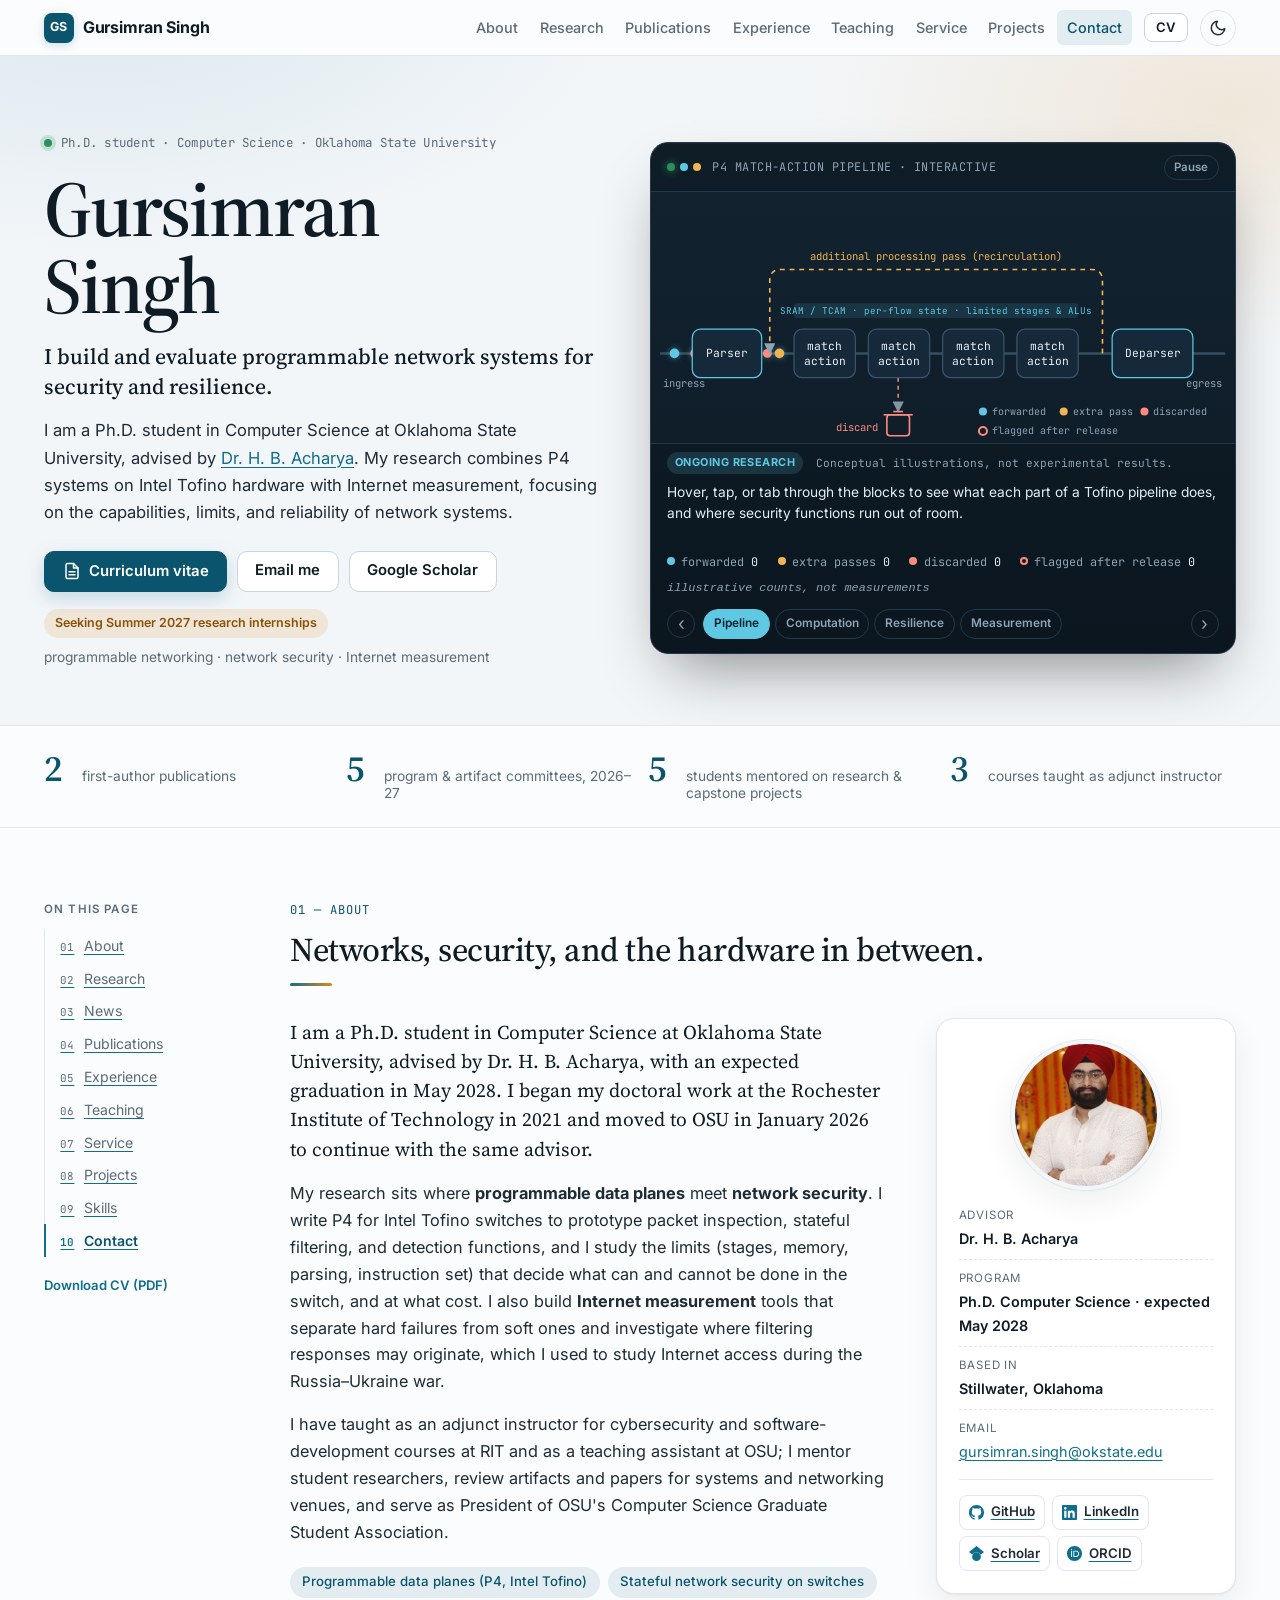
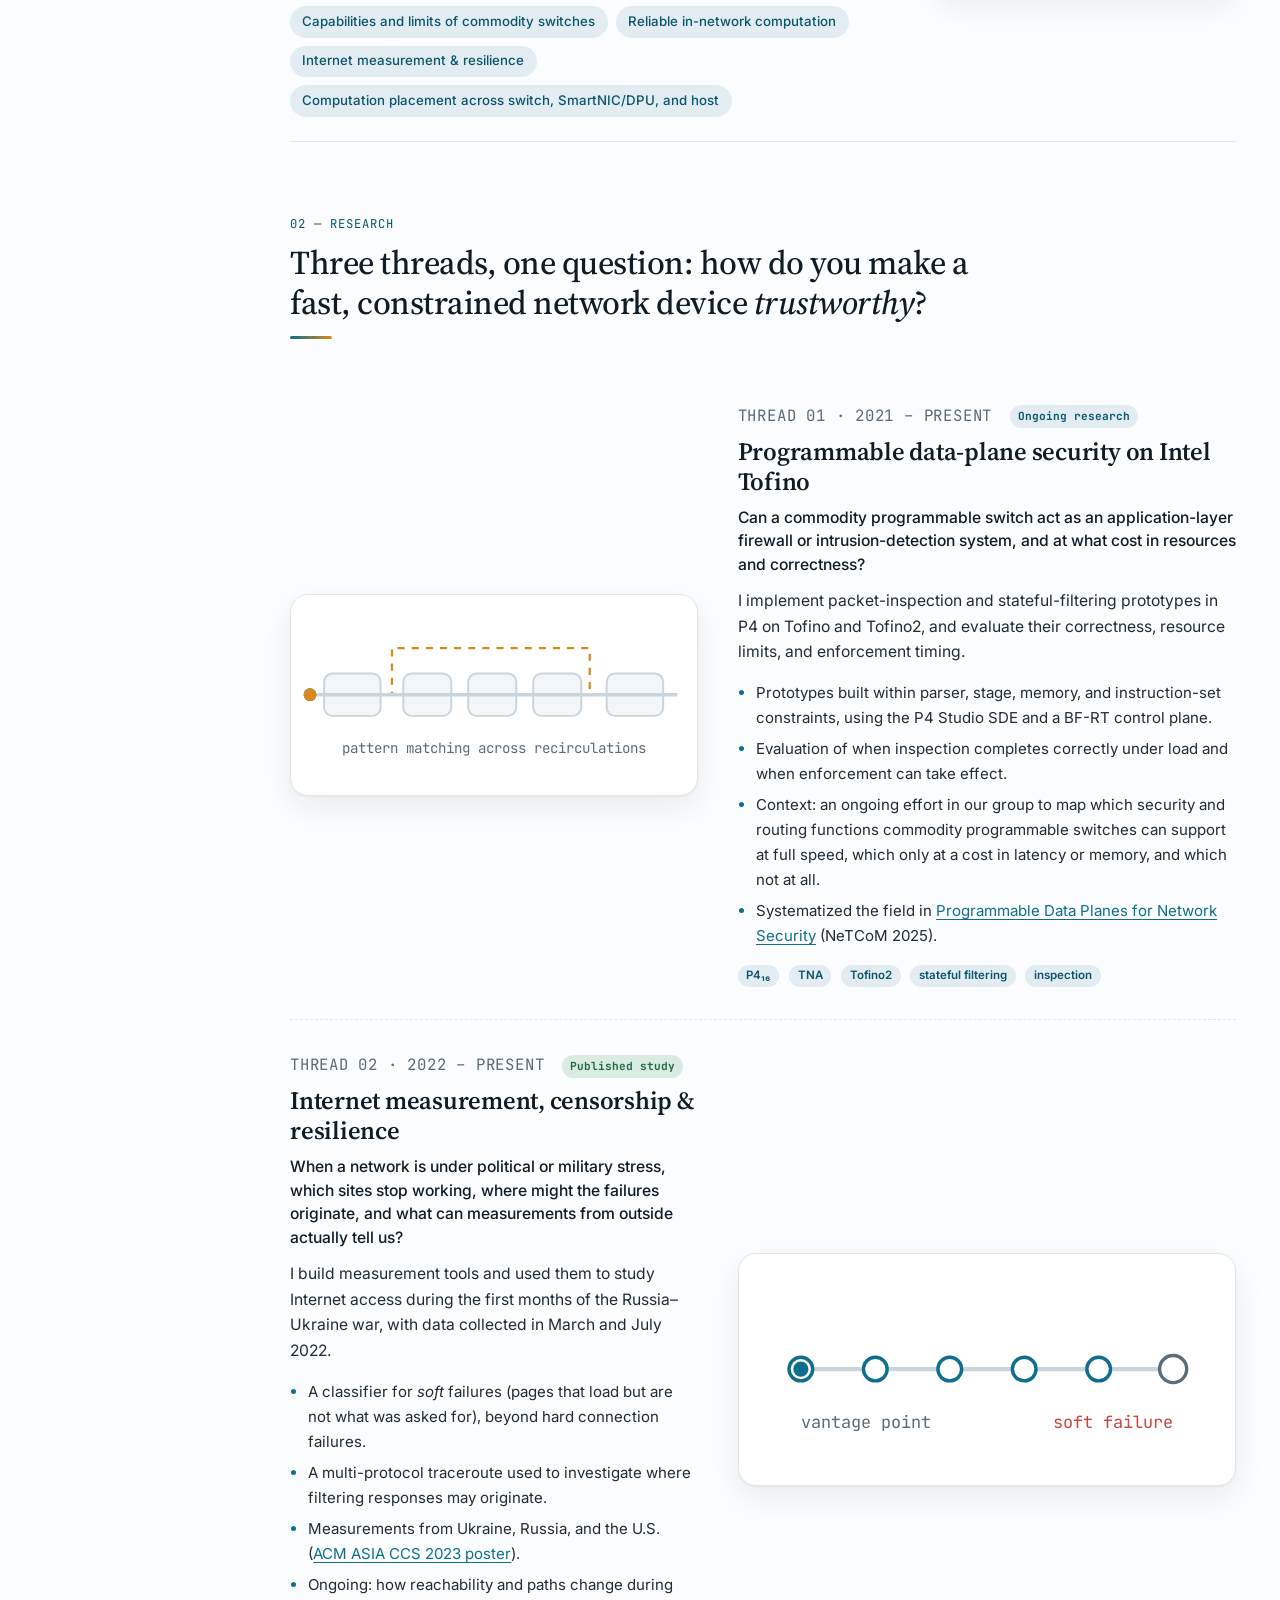
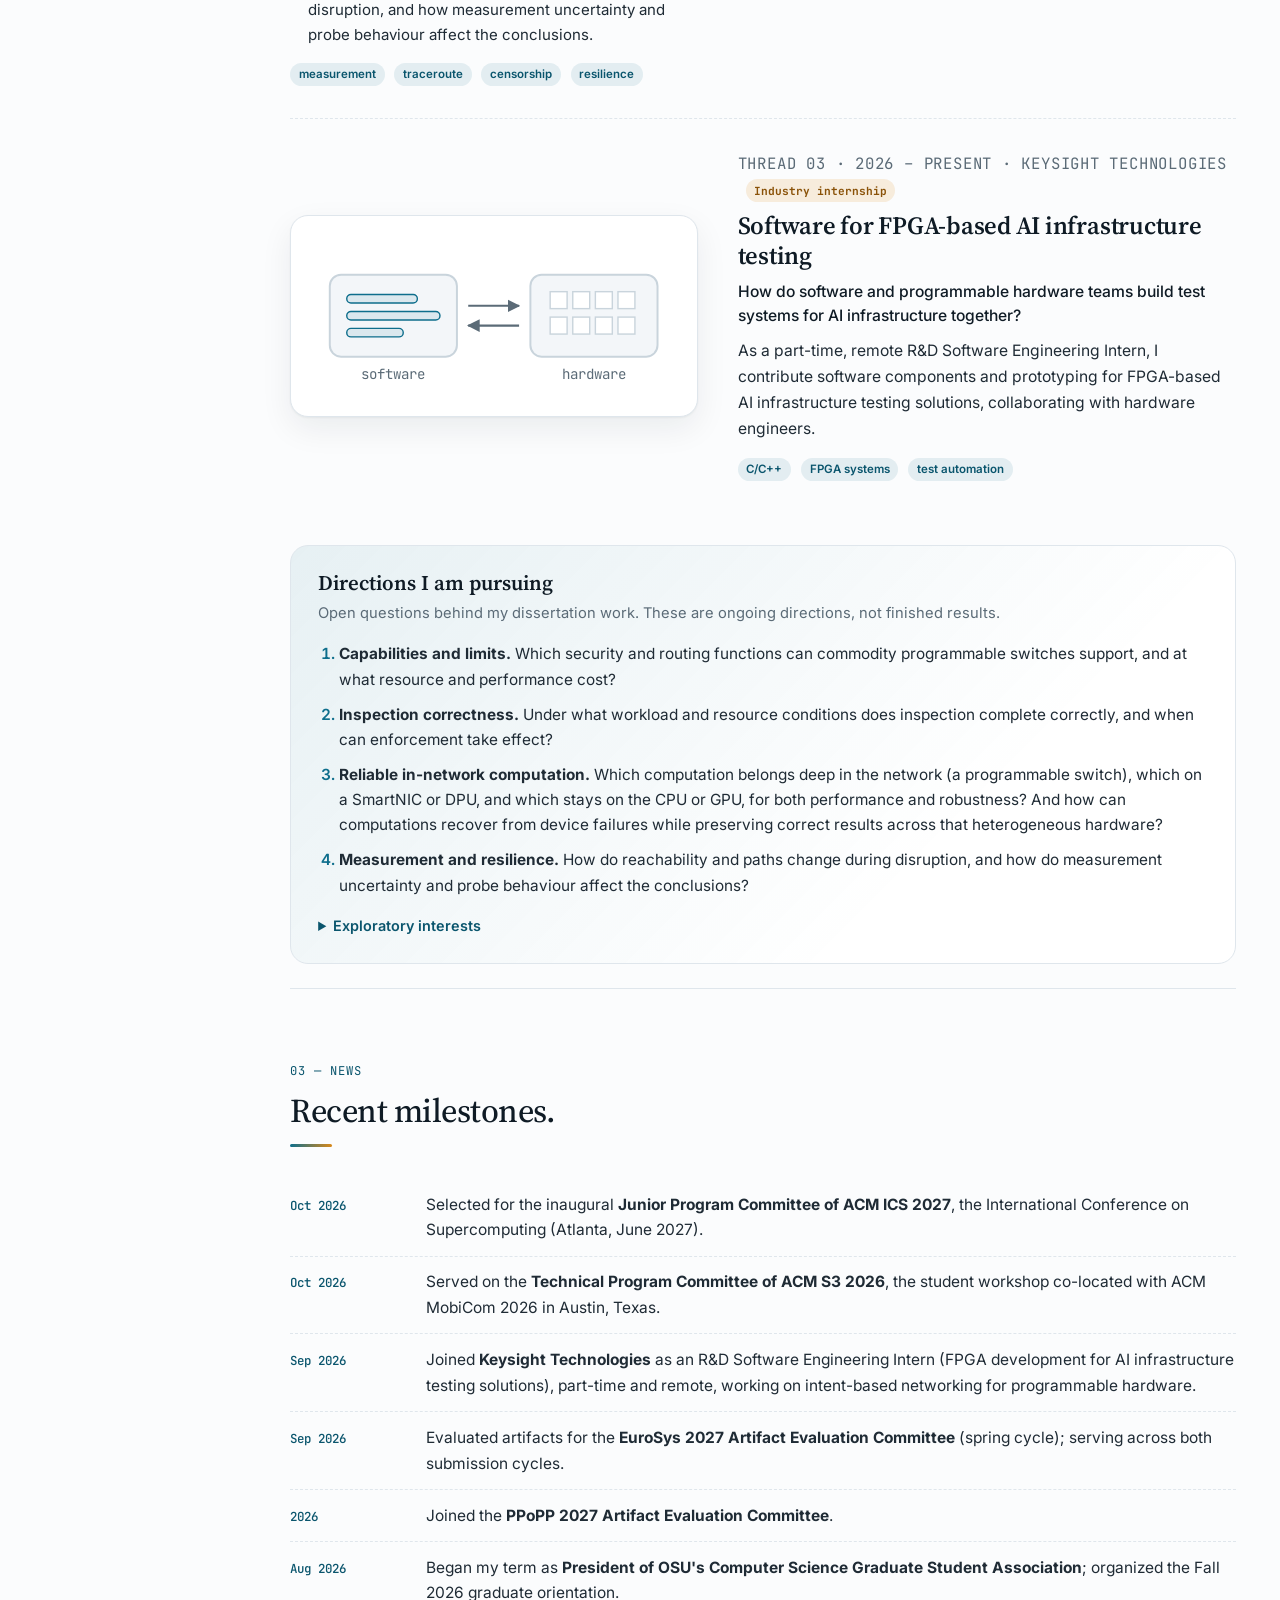
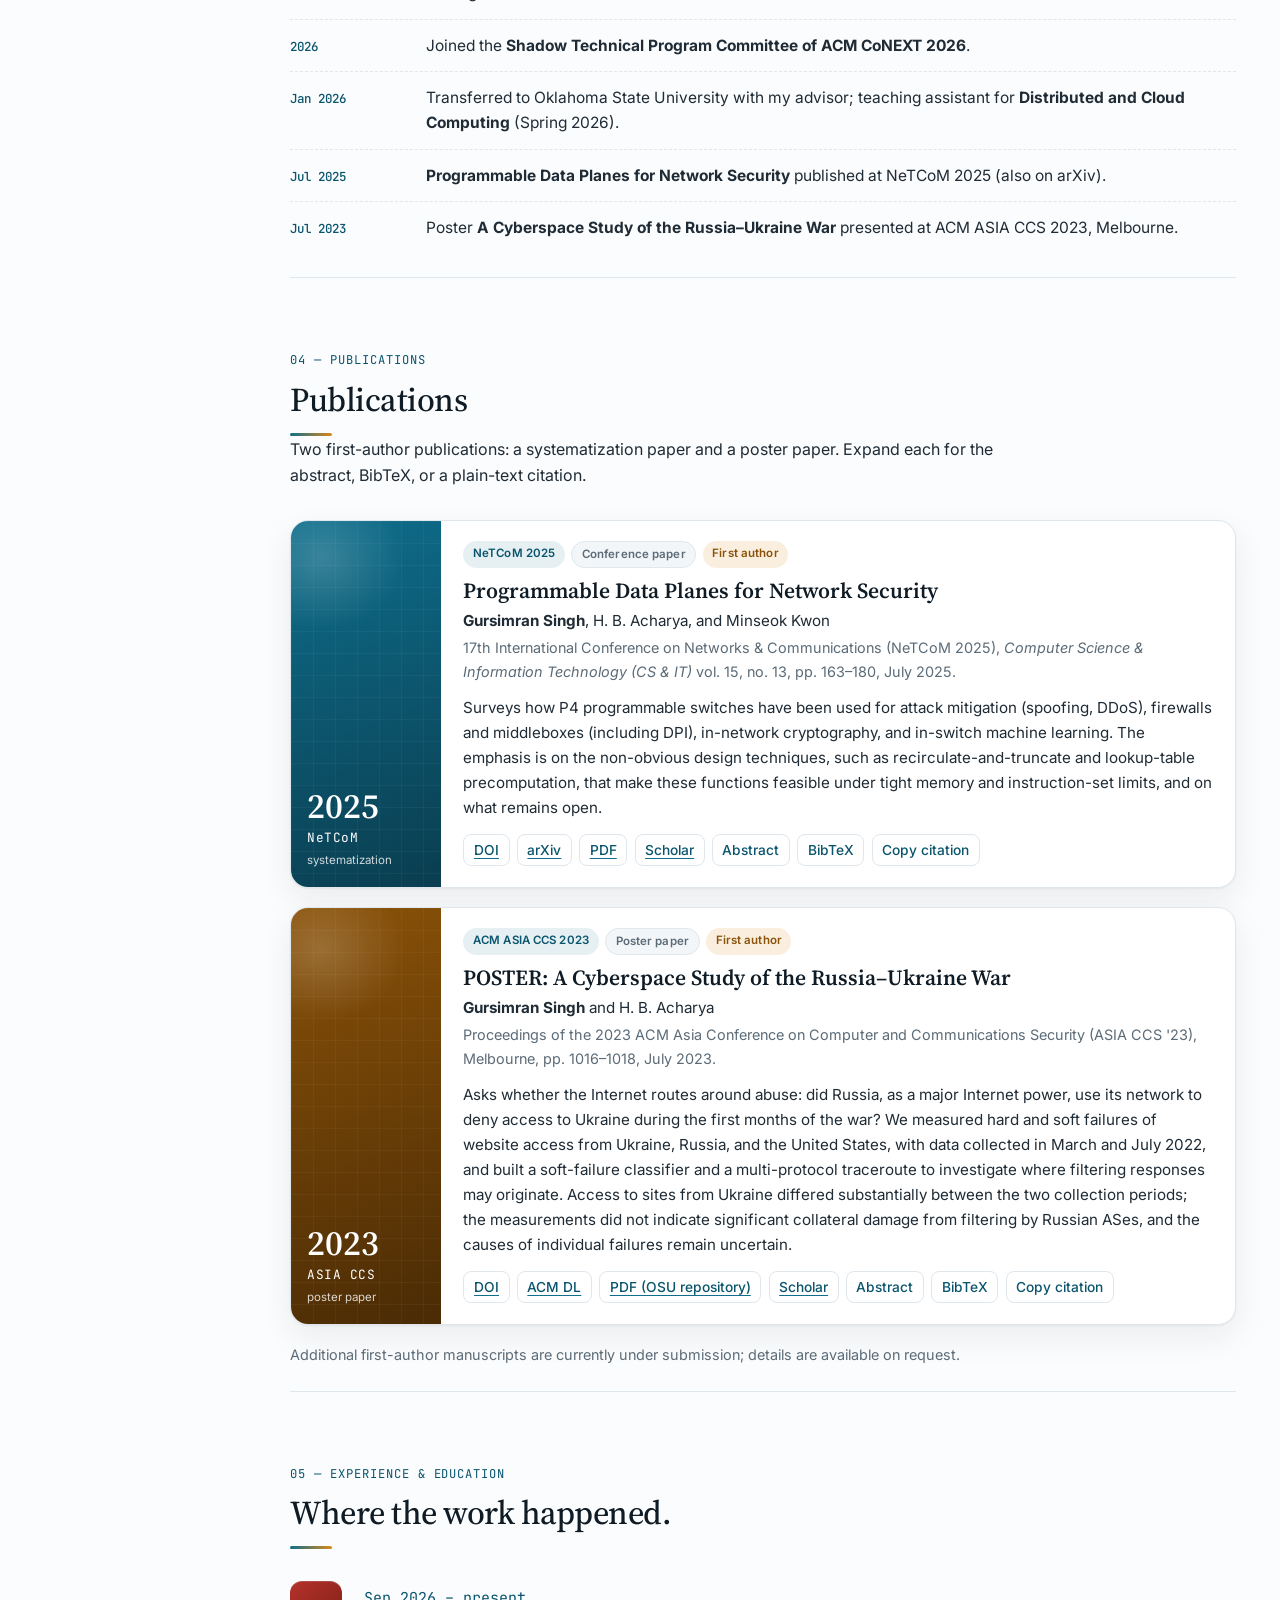
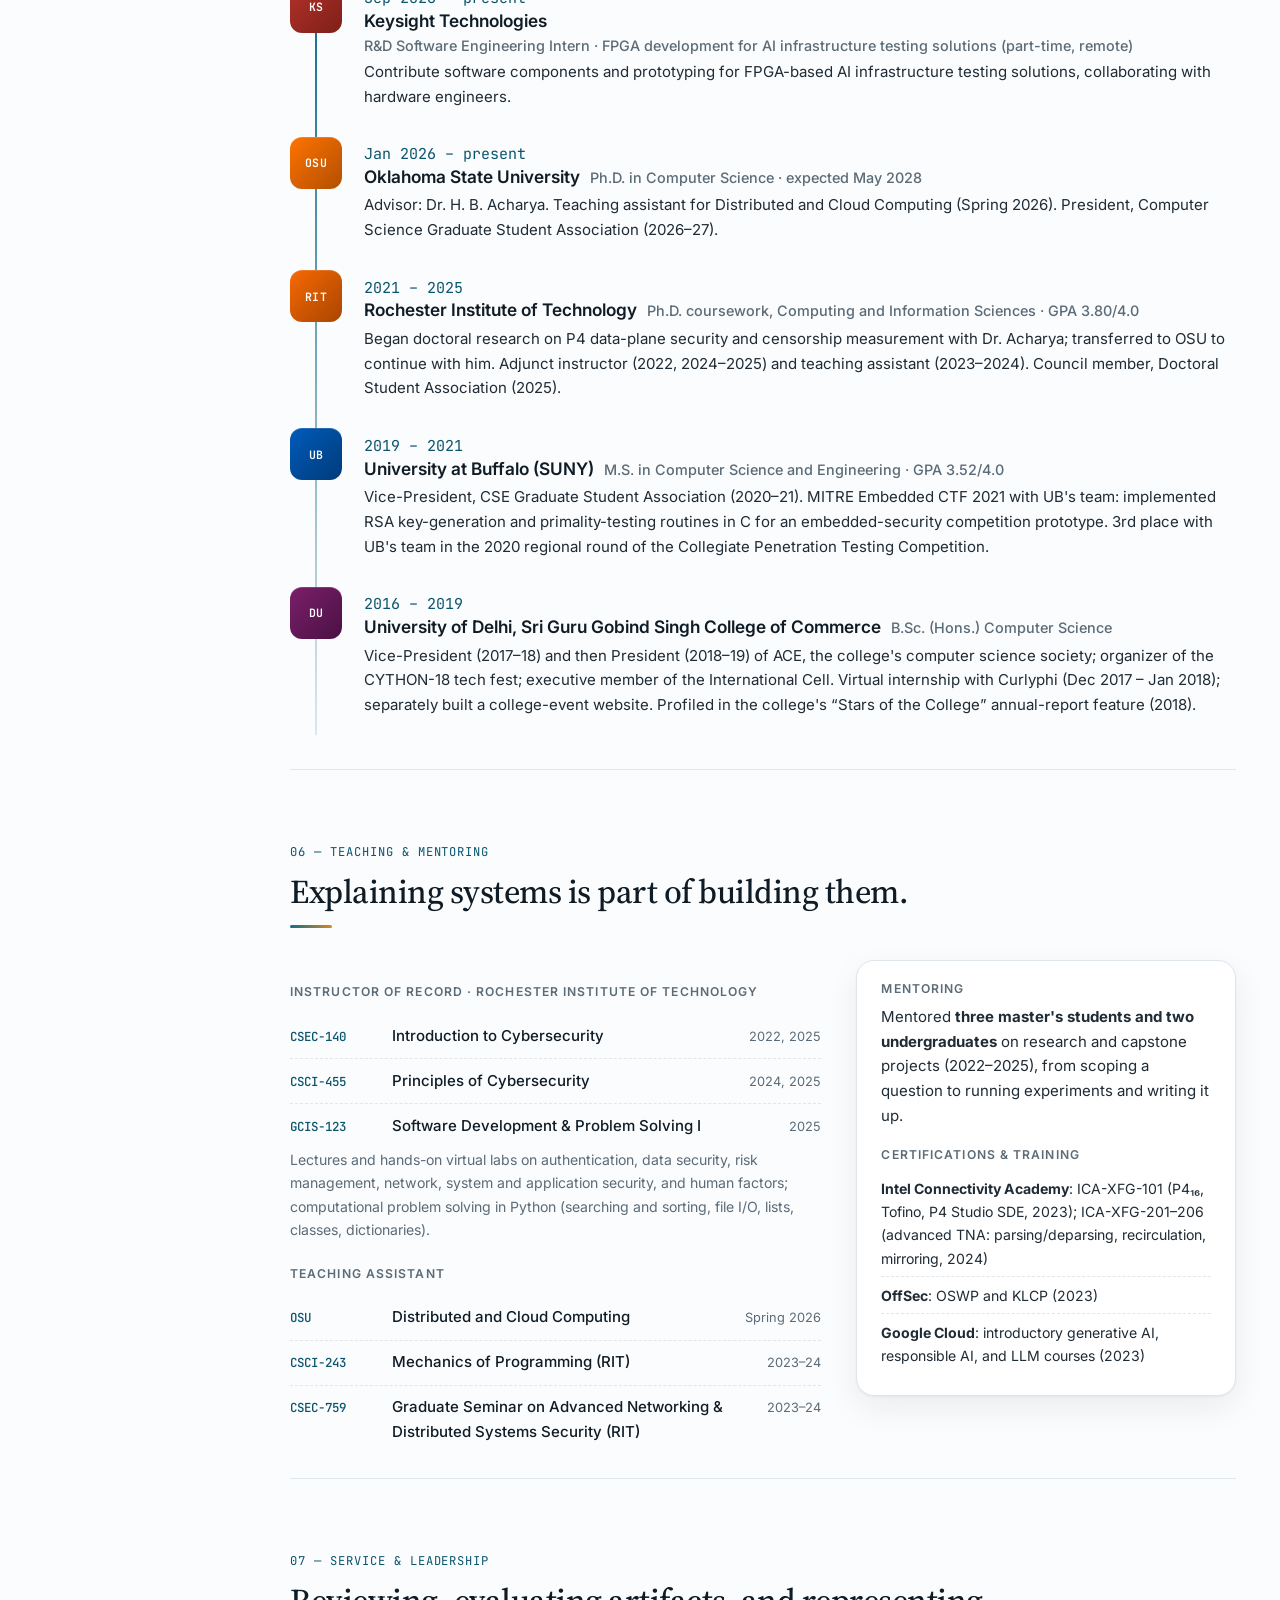
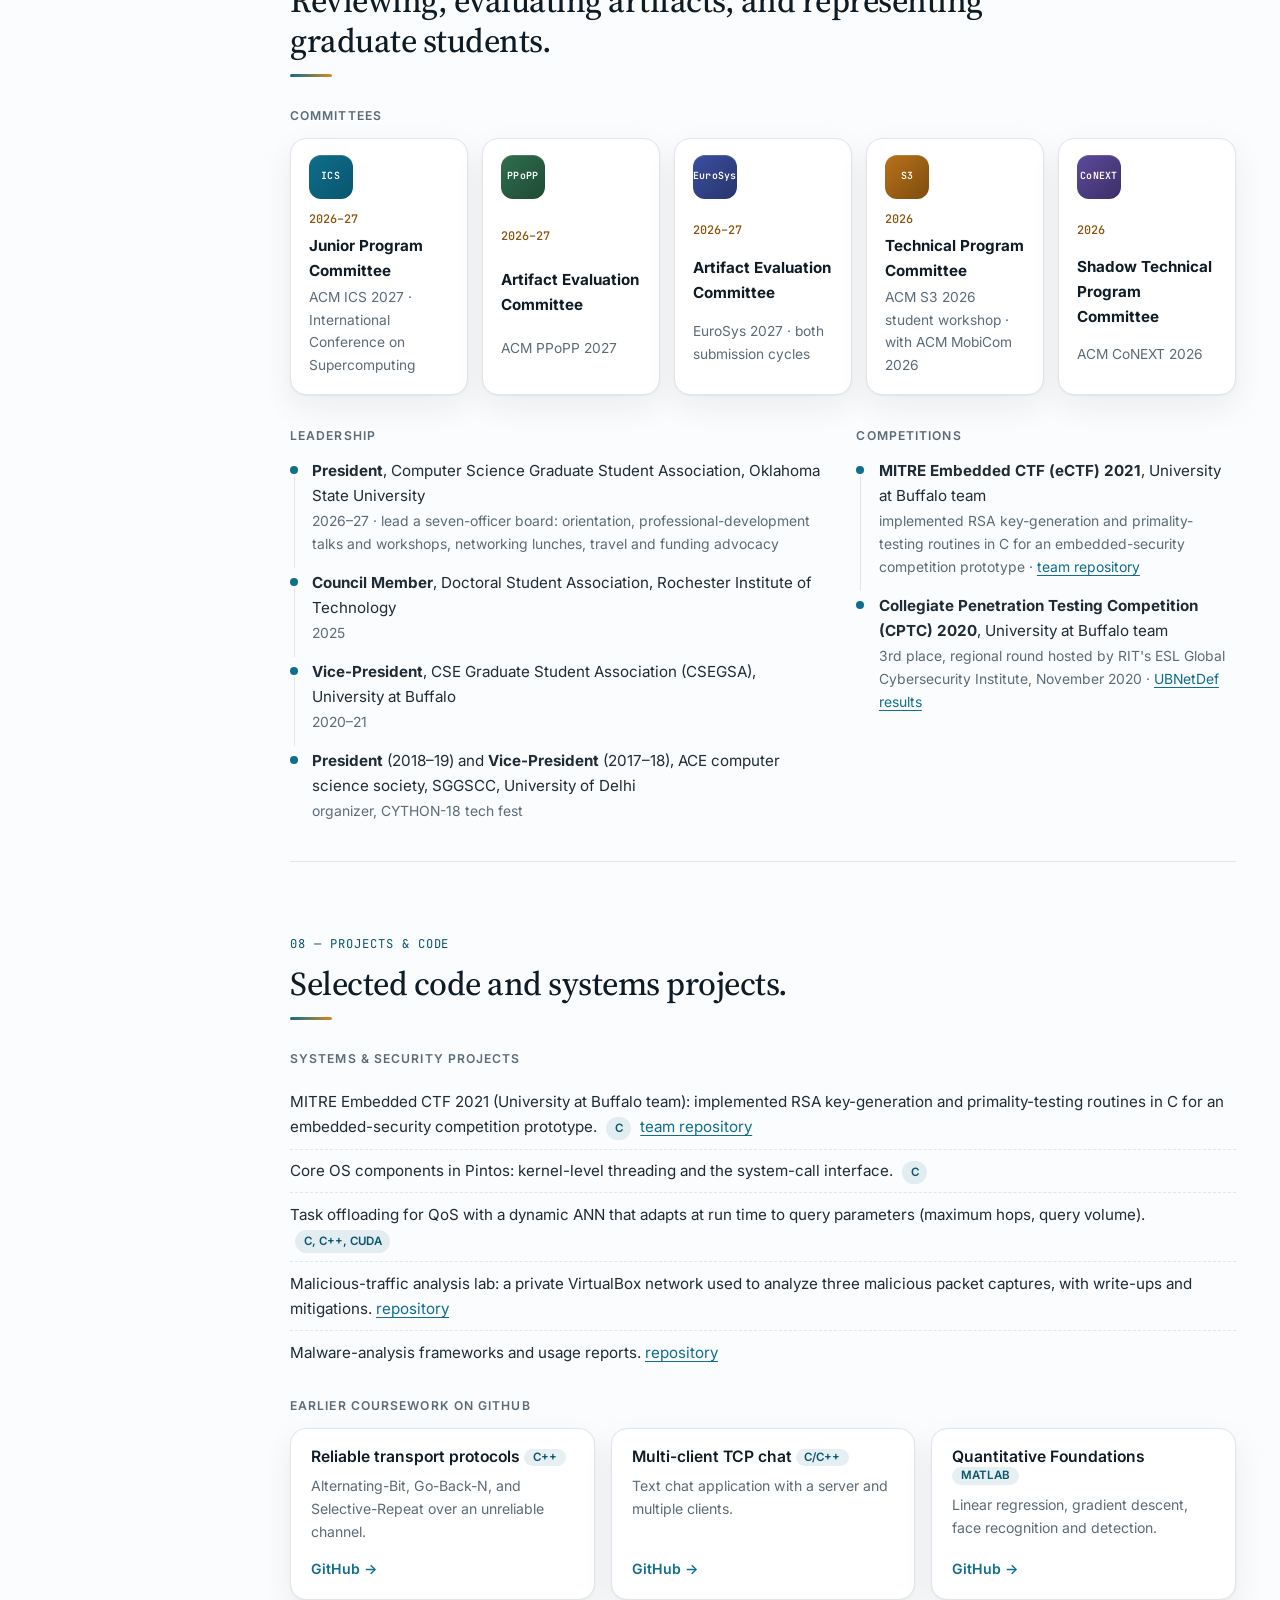
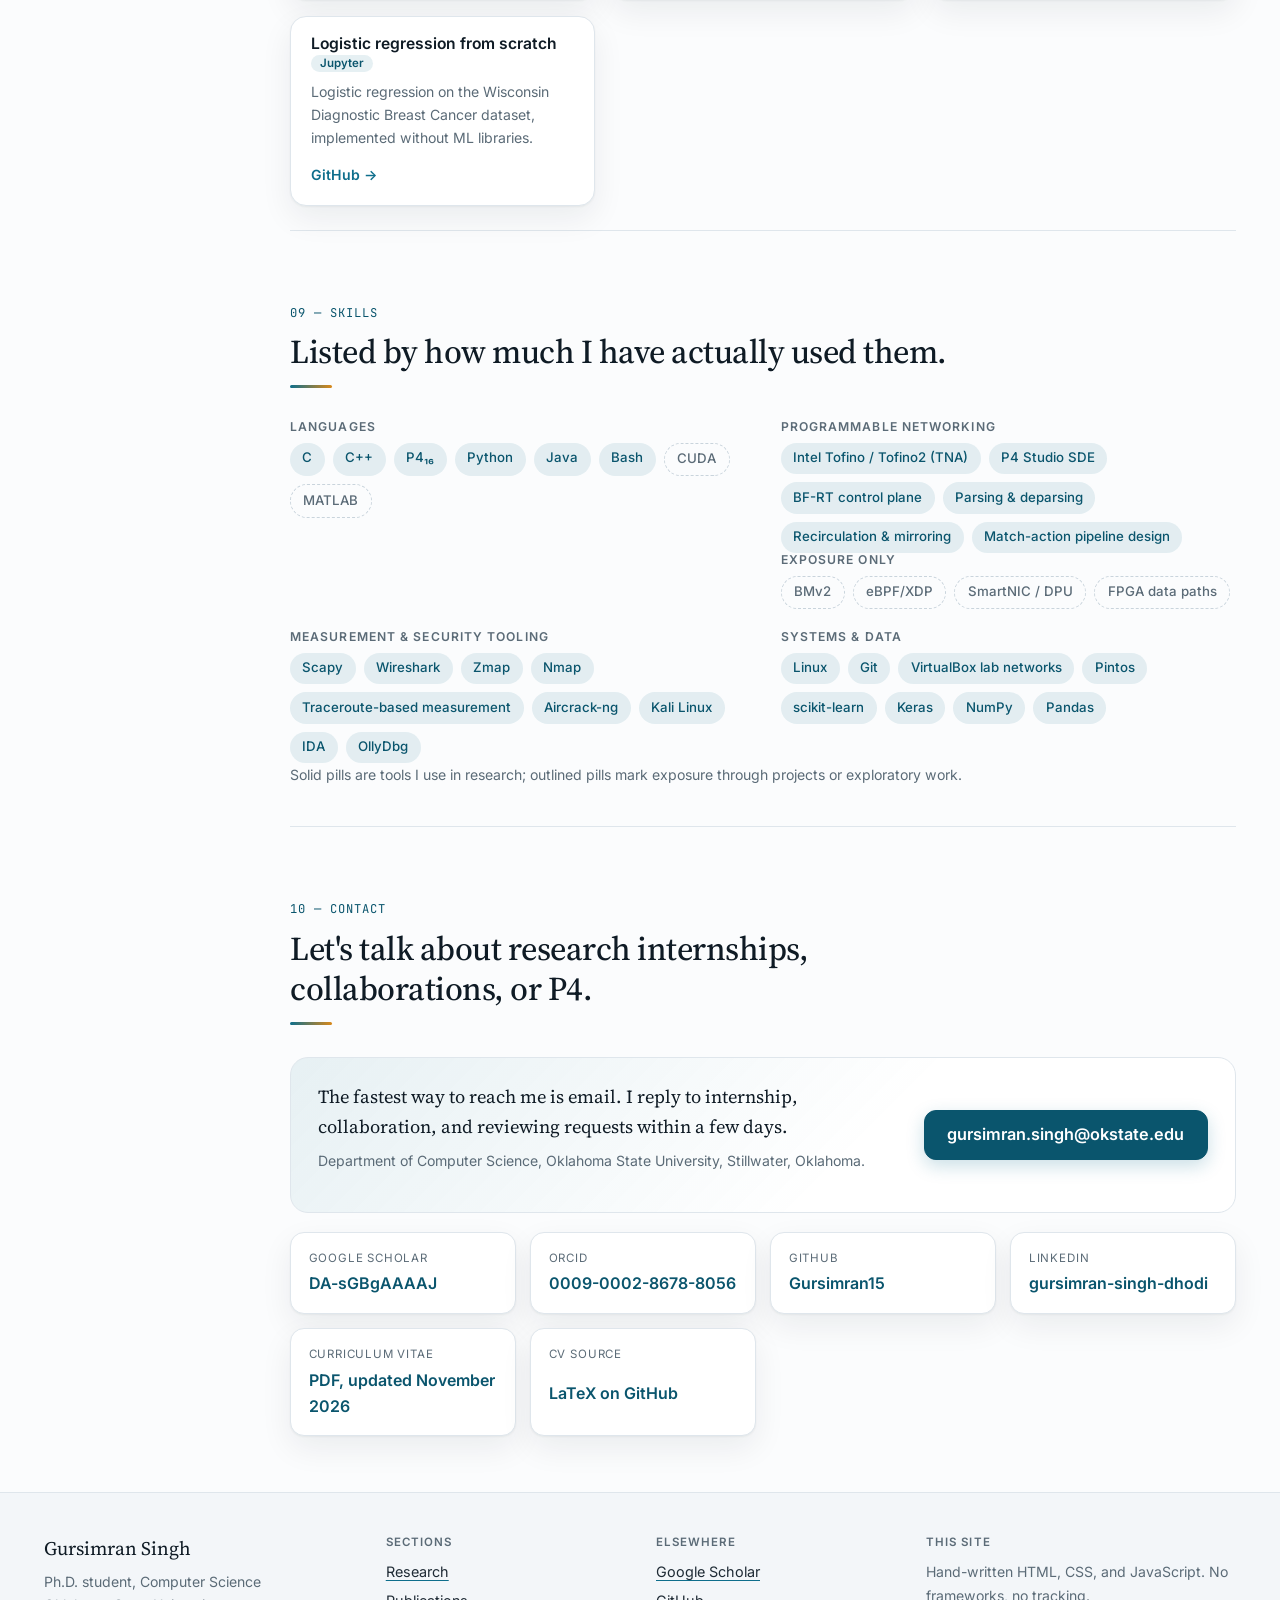
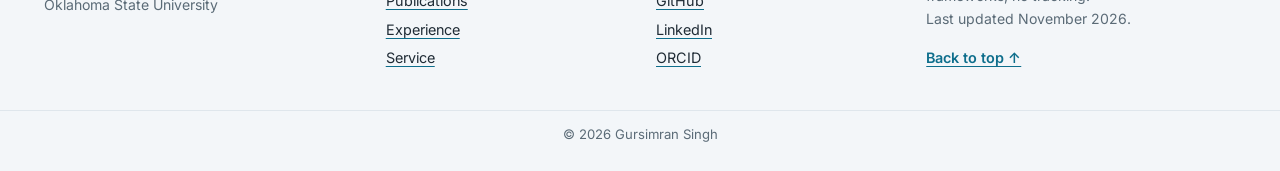
==== commit 22ced892: "Apply site and CV audit: conservative claims, revised scenes, Pause fix Website: static hero stateme" ====
--- a/index.html
+++ b/index.html
@@ -25,7 +25,7 @@
   <link rel="preconnect" href="https://fonts.gstatic.com" crossorigin>
   <link href="https://fonts.googleapis.com/css2?family=Inter:wght@400;500;600;700&amp;family=Source+Serif+4:ital,opsz,wght@0,8..60,400;0,8..60,500;0,8..60,600;1,8..60,400&amp;family=JetBrains+Mono:wght@400;500&amp;display=swap" rel="stylesheet">
 
-  <link rel="stylesheet" href="assets/css/style.css?v=20261101c">
+  <link rel="stylesheet" href="assets/css/style.css?v=20261101d">
 
   <!-- Structured data for search engines -->
   <script type="application/ld+json">
@@ -100,15 +100,12 @@
         <div class="hero-text">
           <p class="eyebrow hero-in" style="--i:0"><span class="dot" aria-hidden="true"></span>Ph.D. student · Computer Science · Oklahoma State University</p>
           <h1 id="hero-name" class="hero-name hero-in" style="--i:1">Gursimran<br>Singh</h1>
-          <p class="hero-tagline hero-in" style="--i:2">
-            I build security into the network fabric itself:
-            <span class="typed-wrap"><span id="typed" class="typed">line-rate deep packet inspection on Intel Tofino</span><span class="caret" aria-hidden="true"></span></span>
-          </p>
+          <p class="hero-tagline hero-in" style="--i:2">I build and evaluate programmable network systems for security and resilience.</p>
           <p class="hero-lede hero-in" style="--i:3">
-            I research <strong>programmable network systems and security</strong>: how far application-layer
-            firewalls and intrusion detection can be pushed into P4 programmable switches, where the hardware
-            limits bite, and how to measure Internet censorship and resilience when networks are under stress.
-            Advised by <a href="https://experts.okstate.edu/hbhatta" target="_blank" rel="noopener">Dr.&nbsp;H.&nbsp;B.&nbsp;Acharya</a>.
+            I am a Ph.D. student in Computer Science at Oklahoma State University, advised by
+            <a href="https://experts.okstate.edu/hbhatta" target="_blank" rel="noopener">Dr.&nbsp;H.&nbsp;B.&nbsp;Acharya</a>.
+            My research combines P4 systems on Intel Tofino hardware with Internet measurement, focusing on the
+            capabilities, limits, and reliability of network systems.
           </p>
           <div class="hero-actions hero-in" style="--i:4">
             <a class="btn btn-primary" href="assets/Gursimran_Singh_CV.pdf" target="_blank" rel="noopener">
@@ -118,10 +115,10 @@
             <a class="btn" href="mailto:gursimran.singh@okstate.edu">Email me</a>
             <a class="btn" href="https://scholar.google.com/citations?user=DA-sGBgAAAAJ" target="_blank" rel="noopener">Google Scholar</a>
           </div>
-          <p class="hero-note hero-in" style="--i:5"><span class="pill pill-live">Seeking Summer 2027 research internships</span><span>programmable networking · network security · Internet measurement · heterogeneous data paths</span></p>
-        </div>
-
-        <!-- Interactive research panel: sliding animated scenes -->
+          <p class="hero-note hero-in" style="--i:5"><span class="pill pill-live">Seeking Summer 2027 research internships</span><span>programmable networking · network security · Internet measurement</span></p>
+        </div>
+
+        <!-- Interactive research panel: sliding animated scenes (conceptual illustrations) -->
         <figure class="device hero-in" style="--i:2" id="device" aria-label="Animated research scenes">
           <div class="device-top">
             <span class="device-leds" aria-hidden="true"><i></i><i></i><i></i></span>
@@ -132,25 +129,25 @@
           <div class="device-stage">
             <!-- Scene 1: interactive P4 pipeline -->
             <div class="device-slide is-active" id="scene-1" role="tabpanel" aria-labelledby="tab-1" data-title="P4 match-action pipeline · interactive">
-          <svg id="pipeline" class="pipeline" viewBox="0 0 700 300" role="group" aria-label="Interactive diagram of a programmable switch pipeline: parser, match-action stages, deparser, recirculation and drop paths. Each block can be selected to read what it does.">
+          <svg id="pipeline" class="pipeline" viewBox="0 0 700 300" role="group" aria-label="Interactive diagram of a programmable switch pipeline: parser, match-action stages, deparser, an additional-pass loop, and a discard path. Each block can be selected to read what it does.">
             <defs>
               <marker id="arrow" viewBox="0 0 10 10" refX="9" refY="5" markerWidth="7" markerHeight="7" orient="auto-start-reverse"><path d="M0,0 L10,5 L0,10 z" fill="currentColor"/></marker>
             </defs>
             <line class="wire" x1="0" y1="190" x2="700" y2="190"/>
             <g id="packets"></g>
-            <g class="hot hot-loop" data-info="loop" tabindex="0" role="button" aria-label="Recirculation path">
+            <g class="hot hot-loop" data-info="loop" tabindex="0" role="button" aria-label="Additional processing pass (recirculation)">
               <path class="loop-hit" d="M548 190 L548 100 Q548 86 534 86 L150 86 Q136 86 136 100 L136 190"/>
               <path class="loop" d="M548 190 L548 100 Q548 86 534 86 L150 86 Q136 86 136 100 L136 190" marker-end="url(#arrow)"/>
-              <text class="label label-loop" x="342" y="74" text-anchor="middle">recirculate · cross-packet state</text>
-            </g>
-            <g class="hot hot-drop" data-info="drop" tabindex="0" role="button" aria-label="Drop path">
+              <text class="label label-loop" x="342" y="74" text-anchor="middle">additional processing pass (recirculation)</text>
+            </g>
+            <g class="hot hot-drop" data-info="drop" tabindex="0" role="button" aria-label="Discard path">
               <path class="droppath" d="M295 190 L295 262" marker-end="url(#arrow)"/>
               <g class="bin"><rect x="281" y="266" width="28" height="26" rx="4"/><line x1="277" y1="266" x2="313" y2="266"/><line x1="289" y1="262" x2="301" y2="262"/></g>
-              <text class="label label-drop" x="328" y="286">drop</text>
-            </g>
-            <g class="hot mem" data-info="memory" tabindex="0" role="button" aria-label="On-chip memory">
+              <text class="label label-drop" x="270" y="286" text-anchor="end">discard</text>
+            </g>
+            <g class="hot mem" data-info="memory" tabindex="0" role="button" aria-label="On-chip memory and per-flow state">
               <rect x="166" y="128" width="352" height="18" rx="4"/>
-              <text x="342" y="141" text-anchor="middle">SRAM / TCAM · registers · limited stages &amp; ALUs</text>
+              <text x="342" y="141" text-anchor="middle">SRAM / TCAM · per-flow state · limited stages &amp; ALUs</text>
             </g>
             <g class="hot block block-parser" data-info="parser" data-stage="parser" tabindex="0" role="button" aria-label="Parser">
               <rect x="40" y="160" width="86" height="60" rx="10"/><text x="83" y="195" text-anchor="middle">Parser</text>
@@ -170,39 +167,45 @@
             <g class="hot block block-parser" data-info="deparser" data-stage="deparser" tabindex="0" role="button" aria-label="Deparser">
               <rect x="560" y="160" width="100" height="60" rx="10"/><text x="610" y="195" text-anchor="middle">Deparser</text>
             </g>
-            <text class="label" x="4" y="232">ingress · 100 Gb/s+</text>
+            <text class="label" x="4" y="232">ingress</text>
             <text class="label" x="696" y="232" text-anchor="end">egress</text>
+            <g class="legend">
+              <circle cx="400" cy="262" r="5" class="pk pk-pass"/><text x="411" y="266">forwarded</text>
+              <circle cx="500" cy="262" r="5" class="pk pk-recirc"/><text x="511" y="266">extra pass</text>
+              <circle cx="600" cy="262" r="5" class="pk pk-drop"/><text x="611" y="266">discarded</text>
+              <circle cx="400" cy="286" r="5" class="pk pk-late"/><text x="411" y="290">flagged after release</text>
+            </g>
           </svg>
             </div>
 
-            <!-- Scene 2: in-network collective computation -->
-            <div class="device-slide is-right" id="scene-2" role="tabpanel" aria-labelledby="tab-2" data-title="In-network collective computation" inert>
+            <!-- Scene 2: reliable in-network computation (failure and recovery) -->
+            <div class="device-slide is-right" id="scene-2" role="tabpanel" aria-labelledby="tab-2" data-title="Reliable in-network computation" inert>
               <svg class="scene scene-coll" viewBox="0 0 700 300" aria-hidden="true">
-                <text class="label" x="210" y="30" text-anchor="middle">partial results in</text>
-                <text class="label label-amber" x="210" y="286" text-anchor="middle">aggregated result out</text>
                 <g class="links">
-                  <line x1="120" y1="60" x2="300" y2="150"/><line x1="120" y1="120" x2="300" y2="150"/>
-                  <line x1="120" y1="180" x2="300" y2="150"/><line x1="120" y1="240" x2="300" y2="150"/>
+                  <line x1="120" y1="80" x2="300" y2="100"/><line x1="120" y1="150" x2="300" y2="100"/><line x1="120" y1="220" x2="300" y2="100"/>
+                  <line class="alt" x1="120" y1="80" x2="300" y2="220"/><line class="alt" x1="120" y1="150" x2="300" y2="220"/><line class="alt" x1="120" y1="220" x2="300" y2="220"/>
+                  <line class="out-a" x1="400" y1="100" x2="560" y2="150"/><line class="out-b" x1="400" y1="220" x2="560" y2="150"/>
                 </g>
-                <g class="block"><rect x="40" y="43" width="80" height="34" rx="8"/><text x="80" y="65" text-anchor="middle">worker 1</text></g>
-                <g class="block"><rect x="40" y="103" width="80" height="34" rx="8"/><text x="80" y="125" text-anchor="middle">worker 2</text></g>
-                <g class="block"><rect x="40" y="163" width="80" height="34" rx="8"/><text x="80" y="185" text-anchor="middle">worker 3</text></g>
-                <g class="block"><rect x="40" y="223" width="80" height="34" rx="8"/><text x="80" y="245" text-anchor="middle">worker 4</text></g>
-                <g class="block switch"><rect x="300" y="110" width="100" height="80" rx="12"/><text x="350" y="143" text-anchor="middle">switch</text><text class="sigma" x="350" y="172" text-anchor="middle">Σ aggregate</text></g>
-                <g class="gauge"><text class="label" x="470" y="112">register budget</text><rect class="gauge-bg" x="470" y="120" width="190" height="14" rx="4"/><rect class="gauge-fill" x="470" y="120" width="0" height="14" rx="4"/><text class="label label-red gauge-warn" x="470" y="158">state exhausted → stall or drop?</text></g>
-                <text class="label" x="470" y="200">questions I study</text>
-                <text class="label-small" x="470" y="220">· exactly-once under loss, reordering</text>
-                <text class="label-small" x="470" y="238">· how many jobs before margins hit</text>
-                <text class="label-small" x="470" y="256">· failure handling, no recompute</text>
-                <circle class="c-in c-in-1" cx="120" cy="60" r="5"/><circle class="c-in c-in-2" cx="120" cy="120" r="5"/>
-                <circle class="c-in c-in-3" cx="120" cy="180" r="5"/><circle class="c-in c-in-4" cx="120" cy="240" r="5"/>
-                <circle class="c-out c-out-1" cx="300" cy="150" r="5"/><circle class="c-out c-out-2" cx="300" cy="150" r="5"/>
-                <circle class="c-out c-out-3" cx="300" cy="150" r="5"/><circle class="c-out c-out-4" cx="300" cy="150" r="5"/>
+                <g class="block"><rect x="40" y="63" width="80" height="34" rx="8"/><text x="80" y="85" text-anchor="middle">worker 1</text></g>
+                <g class="block"><rect x="40" y="133" width="80" height="34" rx="8"/><text x="80" y="155" text-anchor="middle">worker 2</text></g>
+                <g class="block"><rect x="40" y="203" width="80" height="34" rx="8"/><text x="80" y="225" text-anchor="middle">worker 3</text></g>
+                <g class="block dev-a"><rect x="300" y="70" width="100" height="60" rx="12"/><text x="350" y="96" text-anchor="middle">switch</text><text class="sub" x="350" y="116" text-anchor="middle">computes</text></g>
+                <g class="fault"><circle cx="350" cy="100" r="18"/><line x1="340" y1="90" x2="360" y2="110"/><line x1="360" y1="90" x2="340" y2="110"/><text class="label label-red" x="350" y="54" text-anchor="middle">device unavailable</text></g>
+                <g class="block dev-b"><rect x="300" y="190" width="100" height="60" rx="12"/><text x="350" y="216" text-anchor="middle">SmartNIC / host</text><text class="sub" x="350" y="236" text-anchor="middle">resumes</text></g>
+                <text class="label label-amber recov" x="350" y="276" text-anchor="middle">recovery at another location</text>
+                <g class="block result"><rect x="560" y="130" width="100" height="40" rx="10"/><text x="610" y="155" text-anchor="middle">result</text></g>
+                <text class="label obj" x="610" y="196" text-anchor="middle">research objective:</text>
+                <text class="label obj" x="610" y="214" text-anchor="middle">correct recovery</text>
+                <text class="label obj" x="610" y="232" text-anchor="middle">heterogeneous hardware</text>
+                <text class="label obj" x="610" y="250" text-anchor="middle">recovery cost</text>
+                <circle class="c-in c-a1" cx="120" cy="80" r="5"/><circle class="c-in c-a2" cx="120" cy="150" r="5"/><circle class="c-in c-a3" cx="120" cy="220" r="5"/>
+                <circle class="c-in c-b1" cx="120" cy="80" r="5"/><circle class="c-in c-b2" cx="120" cy="150" r="5"/><circle class="c-in c-b3" cx="120" cy="220" r="5"/>
+                <circle class="c-out" cx="400" cy="220" r="5"/>
               </svg>
             </div>
 
-            <!-- Scene 3: Internet resilience under disaster -->
-            <div class="device-slide is-right" id="scene-3" role="tabpanel" aria-labelledby="tab-3" data-title="Internet resilience under disaster" inert>
+            <!-- Scene 3: Internet resilience under disruption -->
+            <div class="device-slide is-right" id="scene-3" role="tabpanel" aria-labelledby="tab-3" data-title="Internet resilience under disruption" inert>
               <svg class="scene scene-res" viewBox="0 0 700 300" aria-hidden="true">
                 <g class="links">
                   <line x1="60" y1="150" x2="230" y2="70"/><line x1="60" y1="150" x2="230" y2="230"/>
@@ -215,10 +218,11 @@
                 <g class="node"><circle cx="230" cy="70" r="10"/></g><g class="node"><circle cx="230" cy="230" r="10"/></g>
                 <g class="node"><circle cx="400" cy="70" r="10"/></g><g class="node"><circle cx="400" cy="230" r="10"/></g>
                 <g class="node target"><circle cx="620" cy="150" r="12"/><text class="label" x="620" y="183" text-anchor="middle">destination</text></g>
-                <text class="label reroute" x="315" y="262" text-anchor="middle">rerouted around the damage</text>
-                <text class="label" x="350" y="28" text-anchor="middle">does the Internet route around disaster, and can we tell damage from filtering?</text>
+                <text class="label reroute" x="315" y="264" text-anchor="middle">alternative path observed</text>
+                <text class="label label-muted noresp" x="150" y="40" text-anchor="middle">no response · inconclusive</text>
                 <circle class="r-pk r-pk-1" cx="60" cy="150" r="6"/>
                 <circle class="r-pk r-pk-2" cx="60" cy="150" r="6"/>
+                <circle class="r-pk r-pk-3" cx="60" cy="150" r="6"/>
               </svg>
             </div>
 
@@ -228,52 +232,44 @@
                 <g class="vp"><circle cx="70" cy="80" r="10"/><text class="label" x="88" y="84">vantage · Ukraine</text></g>
                 <g class="vp"><circle cx="70" cy="150" r="10"/><text class="label" x="88" y="154">vantage · Russia</text></g>
                 <g class="vp"><circle cx="70" cy="220" r="10"/><text class="label" x="88" y="224">vantage · United States</text></g>
-                <g class="hops"><line x1="250" y1="150" x2="520" y2="150"/><line x1="290" y1="144" x2="290" y2="156"/><line x1="340" y1="144" x2="340" y2="156"/><line x1="390" y1="144" x2="390" y2="156"/><line x1="440" y1="144" x2="440" y2="156"/><line x1="490" y1="144" x2="490" y2="156"/><text class="label" x="385" y="134" text-anchor="middle">multi-protocol traceroute · hop by hop</text></g>
+                <g class="hops"><line x1="250" y1="150" x2="520" y2="150"/><line x1="290" y1="144" x2="290" y2="156"/><line x1="340" y1="144" x2="340" y2="156"/><line x1="390" y1="144" x2="390" y2="156"/><line x1="440" y1="144" x2="440" y2="156"/><line x1="490" y1="144" x2="490" y2="156"/><text class="label" x="385" y="134" text-anchor="middle">multi-protocol traceroute · where do responses originate?</text></g>
                 <g class="targets">
                   <circle class="t t-1" cx="620" cy="60" r="9"/><circle class="t t-2" cx="620" cy="105" r="9"/><circle class="t t-3" cx="620" cy="150" r="9"/><circle class="t t-4" cx="620" cy="195" r="9"/><circle class="t t-5" cx="620" cy="240" r="9"/>
-                  <text class="label" x="600" y="280" text-anchor="middle">web sites</text>
+                  <text class="label" x="620" y="30" text-anchor="middle">web sites</text>
                 </g>
-                <g class="legend"><circle cx="250" cy="266" r="5" class="ok"/><text class="label" x="261" y="270">reachable</text><circle cx="345" cy="266" r="5" class="soft"/><text class="label" x="356" y="270">soft failure</text><circle cx="455" cy="266" r="5" class="hard"/><text class="label" x="466" y="270">hard failure</text></g>
+                <g class="legend"><circle cx="70" cy="272" r="5" class="ok"/><text class="label" x="81" y="276">reachable</text><circle cx="175" cy="272" r="5" class="soft"/><text class="label" x="186" y="276">soft failure</text><circle cx="290" cy="272" r="5" class="hard"/><text class="label" x="301" y="276">hard failure</text><circle cx="425" cy="272" r="5" class="inc"/><text class="label" x="436" y="276">inconclusive</text></g>
                 <circle class="m-pk m-pk-1" cx="70" cy="80" r="5"/><circle class="m-pk m-pk-2" cx="70" cy="150" r="5"/><circle class="m-pk m-pk-3" cx="70" cy="220" r="5"/>
                 <circle class="m-pk m-pk-4" cx="70" cy="80" r="5"/><circle class="m-pk m-pk-5" cx="70" cy="150" r="5"/><circle class="m-pk m-pk-6" cx="70" cy="220" r="5"/>
               </svg>
             </div>
-
-            <!-- Scene 5: security and privacy -->
-            <div class="device-slide is-right" id="scene-5" role="tabpanel" aria-labelledby="tab-5" data-title="Security &amp; privacy" inert>
-              <svg class="scene scene-sec" viewBox="0 0 700 300" aria-hidden="true">
-                <line class="lane" x1="20" y1="90" x2="680" y2="90"/><line class="lane" x1="20" y1="150" x2="680" y2="150"/><line class="lane" x1="20" y1="210" x2="680" y2="210"/>
-                <g class="gate"><rect x="338" y="44" width="24" height="212" rx="6"/><g class="lock"><rect x="340" y="22" width="20" height="14" rx="3"/><path d="M344 22 V17 a6 6 0 0 1 12 0 V22"/></g><text class="label" x="350" y="278" text-anchor="middle">policy gate</text></g>
-                <text class="label" x="30" y="40">traffic in</text>
-                <text class="label" x="382" y="66">inspect headers and behaviour, not payloads</text>
-                <text class="label label-amber" x="30" y="276">encrypted flows stay opaque</text>
-                <text class="label label-red" x="520" y="226">policy violation</text>
-                <g class="s-pk s-pk-1"><rect x="28" y="83" width="26" height="14" rx="4"/></g>
-                <g class="s-pk s-pk-2"><rect x="28" y="143" width="26" height="14" rx="4"/><rect class="hdr" x="28" y="143" width="8" height="14" rx="3"/><path class="pad" d="M46 150 h6 v5 h-6 z M47 150 v-2 a2 2 0 0 1 4 0 v2"/></g>
-                <g class="s-pk s-pk-3"><rect x="28" y="203" width="26" height="14" rx="4"/></g>
-              </svg>
-            </div>
           </div>
 
           <figcaption class="device-foot">
+            <div class="device-status">
+              <span class="status status-ongoing" data-slide="1">Ongoing research</span>
+              <span class="status status-ongoing" data-slide="2" hidden>Ongoing research</span>
+              <span class="status status-ongoing" data-slide="3" hidden>Ongoing research</span>
+              <span class="status status-pub" data-slide="4" hidden>Published study · ongoing</span>
+              <span class="device-note">Conceptual illustrations, not experimental results.</span>
+            </div>
             <p id="pipe-info" class="device-info" data-slide="1" aria-live="polite">Hover, tap, or tab through the blocks to see what each part of a Tofino pipeline does, and where security functions run out of room.</p>
-            <p class="device-info" data-slide="2" hidden><strong>In-network collective computation.</strong> Workers stream partial results into a programmable switch that aggregates them at line rate and multicasts the result back. I am charting the operational margins of this idea: what happens to exactly-once semantics when state budgets, loss, or reordering bite, and how failures are handled without recomputing everything.</p>
-            <p class="device-info" data-slide="3" hidden><strong>Internet resilience under disaster.</strong> When war, earthquakes, or cable cuts take links down, does traffic route around the damage, and can measurements from outside tell damage apart from deliberate filtering? This grows out of my Russia–Ukraine measurement study.</p>
-            <p class="device-info" data-slide="4" hidden><strong>Internet measurement.</strong> Probes from many vantage points, multi-protocol traceroutes that localize interference hop by hop, and classifiers that separate hard failures from soft ones. A future direction: measurement at scale that accounts for the bias the probes themselves introduce.</p>
-            <p class="device-info" data-slide="5" hidden><strong>Security &amp; privacy.</strong> A future interest: in-network defenses that inspect only what they must, privacy-preserving measurement, and policy enforcement that still works when most traffic is encrypted.</p>
-            <p class="device-counters" data-slide="1" aria-label="Packets processed in this animation">
+            <p class="device-info" data-slide="2" hidden><strong>Reliable in-network computation.</strong> Workers send partial results to a programmable switch that computes on them. When that device becomes unavailable, the computation has to resume somewhere else, perhaps on a SmartNIC or a host, and still produce the correct result. The questions I work on: which computation belongs in the switch, on a SmartNIC or DPU, or on the CPU or GPU; how to recover correctly across that heterogeneous hardware; and what recovery costs.</p>
+            <p class="device-info" data-slide="3" hidden><strong>Internet resilience under disruption.</strong> When links fail, does traffic find another path, and can measurements from outside tell what happened? Sometimes an alternative path is observed; sometimes probes get no response and the outcome is inconclusive. Telling physical damage from deliberate filtering is part of the research question, not an assumption.</p>
+            <p class="device-info" data-slide="4" hidden><strong>Internet measurement.</strong> Probes from several vantage points, a classifier that separates hard failures from soft ones, and a multi-protocol traceroute used to investigate where filtering responses may originate. A failed response does not by itself identify a responsible hop or prove censorship; measurement uncertainty and probe behaviour are part of the analysis.</p>
+            <p class="device-counters" data-slide="1" aria-label="Illustrative packet counts in this animation">
               <span><b class="pk-dot pk-pass" aria-hidden="true"></b>forwarded <output id="cnt-pass">0</output></span>
-              <span><b class="pk-dot pk-recirc" aria-hidden="true"></b>recirculated <output id="cnt-recirc">0</output></span>
-              <span><b class="pk-dot pk-drop" aria-hidden="true"></b>dropped <output id="cnt-drop">0</output></span>
+              <span><b class="pk-dot pk-recirc" aria-hidden="true"></b>extra passes <output id="cnt-recirc">0</output></span>
+              <span><b class="pk-dot pk-drop" aria-hidden="true"></b>discarded <output id="cnt-drop">0</output></span>
+              <span><b class="pk-dot pk-late" aria-hidden="true"></b>flagged after release <output id="cnt-late">0</output></span>
+              <span class="device-counters-note">illustrative counts, not measurements</span>
             </p>
             <div class="device-nav">
               <button type="button" class="device-arrow" data-dir="-1" aria-label="Previous scene">&#8249;</button>
               <div class="device-tabs" role="tablist" aria-label="Research scenes">
                 <button type="button" role="tab" class="device-tab" id="tab-1" aria-selected="true" aria-controls="scene-1" data-slide="1">Pipeline</button>
-                <button type="button" role="tab" class="device-tab" id="tab-2" aria-selected="false" aria-controls="scene-2" data-slide="2" tabindex="-1">Collective</button>
+                <button type="button" role="tab" class="device-tab" id="tab-2" aria-selected="false" aria-controls="scene-2" data-slide="2" tabindex="-1">Computation</button>
                 <button type="button" role="tab" class="device-tab" id="tab-3" aria-selected="false" aria-controls="scene-3" data-slide="3" tabindex="-1">Resilience</button>
                 <button type="button" role="tab" class="device-tab" id="tab-4" aria-selected="false" aria-controls="scene-4" data-slide="4" tabindex="-1">Measurement</button>
-                <button type="button" role="tab" class="device-tab" id="tab-5" aria-selected="false" aria-controls="scene-5" data-slide="5" tabindex="-1">Privacy</button>
               </div>
               <button type="button" class="device-arrow" data-dir="1" aria-label="Next scene">&#8250;</button>
             </div>
@@ -328,27 +324,24 @@
             </p>
             <p>
               My research sits where <strong>programmable data planes</strong> meet <strong>network security</strong>.
-              I write P4 for Intel Tofino switches to implement deep packet inspection, stateful filtering, and
-              intrusion-detection functions at line rate, and I study the limits (stages, memory, parsing, instruction
-              set) that decide what can and cannot be done in the switch. I also build <strong>Internet measurement</strong>
-              tools that tell hard failures from soft ones and locate where interference happens, which I used to study
-              Internet access during the Russia–Ukraine war.
+              I write P4 for Intel Tofino switches to prototype packet inspection, stateful filtering, and detection
+              functions, and I study the limits (stages, memory, parsing, instruction set) that decide what can and
+              cannot be done in the switch, and at what cost. I also build <strong>Internet measurement</strong> tools
+              that separate hard failures from soft ones and investigate where filtering responses may originate,
+              which I used to study Internet access during the Russia–Ukraine war.
             </p>
             <p>
-              Outside the lab I teach (adjunct instructor for cybersecurity and software-development courses at RIT,
-              teaching assistant at OSU), mentor student researchers, review artifacts and papers for systems and
+              I have taught as an adjunct instructor for cybersecurity and software-development courses at RIT and as
+              a teaching assistant at OSU; I mentor student researchers, review artifacts and papers for systems and
               networking venues, and serve as President of OSU's Computer Science Graduate Student Association.
             </p>
             <ul class="pill-list" aria-label="Research interests">
               <li>Programmable data planes (P4, Intel Tofino)</li>
-              <li>In-network security: DPI, stateful firewalls, NIDS</li>
-              <li>Hardware limits of in-switch computation</li>
-              <li>Internet measurement &amp; censorship resilience</li>
-              <li>In-network collective computation</li>
-              <li>Internet resilience under disaster</li>
-              <li>Intent-based networking for programmable hardware</li>
-              <li>Heterogeneous data paths: ASIC, SmartNIC/DPU, FPGA, host</li>
-              <li>Security &amp; privacy</li>
+              <li>Stateful network security on switches</li>
+              <li>Capabilities and limits of commodity switches</li>
+              <li>Reliable in-network computation</li>
+              <li>Internet measurement &amp; resilience</li>
+              <li>Computation placement across switch, SmartNIC/DPU, and host</li>
             </ul>
           </div>
           <aside class="about-card">
@@ -392,16 +385,17 @@
             </svg>
           </div>
           <div class="feature-body">
-            <p class="feature-num">Thread 01 · 2021 – present</p>
+            <p class="feature-num">Thread 01 · 2021 – present <span class="status status-ongoing">Ongoing research</span></p>
             <h3>Programmable data-plane security on Intel Tofino</h3>
-            <p class="feature-q">Can a switch that only does simple arithmetic, has a few stages and a few MB of fast memory, still act as an application-layer firewall or intrusion-detection system?</p>
-            <p>I implement DPI and pattern matching, stateful filtering, and detection logic in P4 on Tofino and Tofino2, and measure what the hardware actually allows.</p>
+            <p class="feature-q">Can a commodity programmable switch act as an application-layer firewall or intrusion-detection system, and at what cost in resources and correctness?</p>
+            <p>I implement packet-inspection and stateful-filtering prototypes in P4 on Tofino and Tofino2, and evaluate their correctness, resource limits, and enforcement timing.</p>
             <ul class="feature-points">
-              <li>Packet-analysis and filtering algorithms built on recirculation, cross-packet flow state, and precomputed lookups.</li>
-              <li>Prototyped and evaluated on Tofino hardware with the P4 Studio SDE and a BF-RT control plane.</li>
+              <li>Prototypes built within parser, stage, memory, and instruction-set constraints, using the P4 Studio SDE and a BF-RT control plane.</li>
+              <li>Evaluation of when inspection completes correctly under load and when enforcement can take effect.</li>
+              <li>Context: an ongoing effort in our group to map which security and routing functions commodity programmable switches can support at full speed, which only at a cost in latency or memory, and which not at all.</li>
               <li>Systematized the field in <a href="#pub-netcom2025">Programmable Data Planes for Network Security</a> (NeTCoM 2025).</li>
             </ul>
-            <p class="feature-tags"><span class="tag">P4₁₆</span><span class="tag">TNA</span><span class="tag">Tofino2</span><span class="tag">DPI</span><span class="tag">firewalls</span><span class="tag">NIDS</span></p>
+            <p class="feature-tags"><span class="tag">P4₁₆</span><span class="tag">TNA</span><span class="tag">Tofino2</span><span class="tag">stateful filtering</span><span class="tag">inspection</span></p>
           </div>
         </article>
 
@@ -421,14 +415,15 @@
             </svg>
           </div>
           <div class="feature-body">
-            <p class="feature-num">Thread 02 · 2022 – present</p>
-            <h3>Internet censorship &amp; resilience measurement</h3>
-            <p class="feature-q">When a network is under political or military stress, which sites stop working, where along the path does it happen, and is it damage or deliberate filtering?</p>
-            <p>I build measurement tools that answer those questions and used them to study Internet access during the first months of the Russia–Ukraine war.</p>
+            <p class="feature-num">Thread 02 · 2022 – present <span class="status status-pub">Published study</span></p>
+            <h3>Internet measurement, censorship &amp; resilience</h3>
+            <p class="feature-q">When a network is under political or military stress, which sites stop working, where might the failures originate, and what can measurements from outside actually tell us?</p>
+            <p>I build measurement tools and used them to study Internet access during the first months of the Russia–Ukraine war, with data collected in March and July 2022.</p>
             <ul class="feature-points">
               <li>A classifier for <em>soft</em> failures (pages that load but are not what was asked for), beyond hard connection failures.</li>
-              <li>A multi-protocol traceroute implementation that localizes where interference occurs on a path.</li>
-              <li>Longitudinal measurements from Ukraine, Russia, and the U.S., March–July 2022 (<a href="#pub-asiaccs2023">ACM ASIA CCS 2023</a>).</li>
+              <li>A multi-protocol traceroute used to investigate where filtering responses may originate.</li>
+              <li>Measurements from Ukraine, Russia, and the U.S. (<a href="#pub-asiaccs2023">ACM ASIA CCS 2023 poster</a>).</li>
+              <li>Ongoing: how reachability and paths change during disruption, and how measurement uncertainty and probe behaviour affect the conclusions.</li>
             </ul>
             <p class="feature-tags"><span class="tag">measurement</span><span class="tag">traceroute</span><span class="tag">censorship</span><span class="tag">resilience</span></p>
           </div>
@@ -436,47 +431,45 @@
 
         <article class="feature reveal">
           <div class="feature-art" aria-hidden="true">
-            <svg viewBox="0 0 260 110" class="mini mini-intent">
-              <defs><marker id="mini-arrow" viewBox="0 0 10 10" refX="9" refY="5" markerWidth="6" markerHeight="6" orient="auto"><path d="M0,0 L10,5 L0,10 z" fill="currentColor"/></marker></defs>
-              <g class="m-intent"><rect x="12" y="34" width="70" height="7" rx="3"/><rect x="12" y="48" width="54" height="7" rx="3"/><rect x="12" y="62" width="62" height="7" rx="3"/></g>
-              <path class="m-arrow" d="M92 55 L124 55" marker-end="url(#mini-arrow)"/>
-              <g class="m-code"><text x="134" y="46">{ }</text><text x="134" y="66">C/C++</text></g>
-              <path class="m-arrow m-arrow-2" d="M178 55 L196 55" marker-end="url(#mini-arrow)"/>
-              <g class="m-fpga">
-                <rect x="204" y="36" width="10" height="10"/><rect x="217" y="36" width="10" height="10"/><rect x="230" y="36" width="10" height="10"/>
-                <rect x="204" y="49" width="10" height="10"/><rect x="217" y="49" width="10" height="10"/><rect x="230" y="49" width="10" height="10"/>
-                <rect x="204" y="62" width="10" height="10"/><rect x="217" y="62" width="10" height="10"/><rect x="230" y="62" width="10" height="10"/>
+            <svg viewBox="0 0 260 110" class="mini mini-collab">
+              <defs><marker id="mini-arrow" viewBox="0 0 10 10" refX="9" refY="5" markerWidth="6" markerHeight="6" orient="auto-start-reverse"><path d="M0,0 L10,5 L0,10 z" fill="currentColor"/></marker></defs>
+              <g class="m-soft"><rect class="m-box" x="14" y="26" width="90" height="58" rx="8"/><rect class="code" x="26" y="40" width="50" height="6" rx="3"/><rect class="code" x="26" y="52" width="66" height="6" rx="3"/><rect class="code" x="26" y="64" width="40" height="6" rx="3"/></g>
+              <path class="m-arrow m-arrow-1" d="M112 48 L148 48" marker-end="url(#mini-arrow)"/>
+              <path class="m-arrow m-arrow-2" d="M148 62 L112 62" marker-end="url(#mini-arrow)"/>
+              <g class="m-hw"><rect class="m-box" x="156" y="26" width="90" height="58" rx="8"/>
+                <rect class="cell" x="170" y="38" width="12" height="12"/><rect class="cell" x="186" y="38" width="12" height="12"/><rect class="cell" x="202" y="38" width="12" height="12"/><rect class="cell" x="218" y="38" width="12" height="12"/>
+                <rect class="cell" x="170" y="56" width="12" height="12"/><rect class="cell" x="186" y="56" width="12" height="12"/><rect class="cell" x="202" y="56" width="12" height="12"/><rect class="cell" x="218" y="56" width="12" height="12"/>
               </g>
-              <text class="m-text" x="47" y="90" text-anchor="middle">intent</text>
-              <text class="m-text" x="222" y="90" text-anchor="middle">FPGA</text>
+              <text class="m-text" x="59" y="100" text-anchor="middle">software</text>
+              <text class="m-text" x="201" y="100" text-anchor="middle">hardware</text>
             </svg>
           </div>
           <div class="feature-body">
-            <p class="feature-num">Thread 03 · 2026 – present · Keysight Technologies</p>
-            <h3>Intent-based networking for programmable hardware</h3>
-            <p class="feature-q">Can an operator state what the network should do in plain language and a protocol specification, and get a correct hardware implementation out?</p>
-            <p>As a part-time, remote R&amp;D Software Engineering Intern (FPGA development for AI infrastructure testing solutions) I work on the software side of a pipeline that turns intent and specifications into C/C++ implementations targeted for FPGAs.</p>
-            <ul class="feature-points">
-              <li>Designed the intent-to-implementation architecture: intent and specification ingestion, a C/C++ intermediate path, and a proposed direct intent-to-HDL path.</li>
-              <li>Collaborating with FPGA-focused interns on the hardware side.</li>
-            </ul>
-            <p class="feature-tags"><span class="tag">intent-based networking</span><span class="tag">C/C++</span><span class="tag">FPGA</span></p>
+            <p class="feature-num">Thread 03 · 2026 – present · Keysight Technologies <span class="status status-industry">Industry internship</span></p>
+            <h3>Software for FPGA-based AI infrastructure testing</h3>
+            <p class="feature-q">How do software and programmable hardware teams build test systems for AI infrastructure together?</p>
+            <p>As a part-time, remote R&amp;D Software Engineering Intern, I contribute software components and prototyping for FPGA-based AI infrastructure testing solutions, collaborating with hardware engineers.</p>
+            <p class="feature-tags"><span class="tag">C/C++</span><span class="tag">FPGA systems</span><span class="tag">test automation</span></p>
           </div>
         </article>
 
         <div class="directions reveal">
           <h3>Directions I am pursuing</h3>
-          <p class="directions-intro">Open questions behind my dissertation work. These are directions, not finished results.</p>
+          <p class="directions-intro">Open questions behind my dissertation work. These are ongoing directions, not finished results.</p>
           <ol class="directions-list stagger">
-            <li><strong>Correct, not just fast.</strong> When flow state, recirculation, and enforcement timing compete for the same pipeline, how do we guarantee that inspection actually completes for every packet we forward?</li>
-            <li><strong>Inspection capacity.</strong> Forwarded throughput is not the same as correctly inspected throughput. What are the right ways to measure when a security function exhausts a switch's stages, memory, or recirculation bandwidth?</li>
-            <li><strong>Heterogeneous data paths.</strong> How should security state move between ASIC switches, SmartNICs/DPUs, FPGAs, and hosts without losing exactly-once effects or safety during updates?</li>
-            <li><strong>Honest measurement.</strong> How much do measurement probes themselves bias what we conclude about censorship and resilience, and how do we correct for it?</li>
-            <li><strong>Who sustains circumvention?</strong> Refraction-networking deployments depend on cooperating operators. When one withdraws, how do users recover access without losing resistance to blocking?</li>
-            <li><strong>Smaller policies, same behaviour.</strong> Given an ordered firewall policy, what is the minimum subset of rules that enforces exactly the same decisions, and can the optimality be certified rather than trusted?</li>
-            <li><strong>Collective computation in the switch.</strong> Aggregating workers' partial results inside a programmable switch is fast; keeping it exactly-once under loss, reordering, and exhausted state budgets is the open problem.</li>
-            <li><strong>Resilience under disaster.</strong> When infrastructure fails, which paths survive, how quickly does reachability recover, and how do we separate physical damage from filtering in the measurements?</li>
+            <li><strong>Capabilities and limits.</strong> Which security and routing functions can commodity programmable switches support, and at what resource and performance cost?</li>
+            <li><strong>Inspection correctness.</strong> Under what workload and resource conditions does inspection complete correctly, and when can enforcement take effect?</li>
+            <li><strong>Reliable in-network computation.</strong> Which computation belongs deep in the network (a programmable switch), which on a SmartNIC or DPU, and which stays on the CPU or GPU, for both performance and robustness? And how can computations recover from device failures while preserving correct results across that heterogeneous hardware?</li>
+            <li><strong>Measurement and resilience.</strong> How do reachability and paths change during disruption, and how do measurement uncertainty and probe behaviour affect the conclusions?</li>
           </ol>
+          <details class="other-interests">
+            <summary>Exploratory interests</summary>
+            <ul>
+              <li>Sustainability of censorship-circumvention deployments that depend on cooperating operators.</li>
+              <li>Minimum equivalent firewall policies with checkable optimality.</li>
+              <li>Security and privacy of in-network processing on encrypted traffic.</li>
+            </ul>
+          </details>
         </div>
       </section>
 
@@ -490,7 +483,8 @@
           <li><time datetime="2026-10-30">Oct 2026</time><p>Selected for the inaugural <strong>Junior Program Committee of ACM ICS 2027</strong>, the International Conference on Supercomputing (Atlanta, June 2027).</p></li>
           <li><time datetime="2026-10-30">Oct 2026</time><p>Served on the <strong>Technical Program Committee of ACM S3 2026</strong>, the student workshop co-located with ACM MobiCom 2026 in Austin, Texas.</p></li>
           <li><time datetime="2026-09">Sep 2026</time><p>Joined <strong>Keysight Technologies</strong> as an R&amp;D Software Engineering Intern (FPGA development for AI infrastructure testing solutions), part-time and remote, working on intent-based networking for programmable hardware.</p></li>
-          <li><time datetime="2026-09">Sep 2026</time><p>Evaluating artifacts for the <strong>EuroSys 2027 Artifact Evaluation Committee</strong> across both submission cycles; also serving on the <strong>PPoPP 2027</strong> Artifact Evaluation Committee.</p></li>
+          <li><time datetime="2026-09">Sep 2026</time><p>Evaluated artifacts for the <strong>EuroSys 2027 Artifact Evaluation Committee</strong> (spring cycle); serving across both submission cycles.</p></li>
+          <li><time datetime="2026">2026</time><p>Joined the <strong>PPoPP 2027 Artifact Evaluation Committee</strong>.</p></li>
           <li><time datetime="2026-08">Aug 2026</time><p>Began my term as <strong>President of OSU's Computer Science Graduate Student Association</strong>; organized the Fall 2026 graduate orientation.</p></li>
           <li><time datetime="2026-05">2026</time><p>Joined the <strong>Shadow Technical Program Committee of ACM CoNEXT 2026</strong>.</p></li>
           <li><time datetime="2026-01">Jan 2026</time><p>Transferred to Oklahoma State University with my advisor; teaching assistant for <strong>Distributed and Cloud Computing</strong> (Spring 2026).</p></li>
@@ -503,7 +497,8 @@
       <section id="publications" class="section reveal">
         <div class="section-head">
           <p class="section-num">04 — Publications</p>
-          <h2>Both first-author. Expand for the abstract, BibTeX, or a plain-text citation.</h2>
+          <h2>Publications</h2>
+          <p class="section-sub">Two first-author publications: a systematization paper and a poster paper. Expand each for the abstract, BibTeX, or a plain-text citation.</p>
         </div>
         <ol class="pub-list stagger">
           <li class="pub" id="pub-netcom2025">
@@ -569,9 +564,10 @@
               <p class="pub-desc">
                 Asks whether the Internet routes around abuse: did Russia, as a major Internet power, use its network to
                 deny access to Ukraine during the first months of the war? We measured hard and soft failures of website
-                access from Ukraine, Russia, and the United States between March and July 2022, built a soft-failure
-                classifier and a multi-protocol traceroute to locate interference, and found a substantial change in access
-                to sites from Ukraine over the period while Russian ASes were not causing significant collateral damage through filtering.
+                access from Ukraine, Russia, and the United States, with data collected in March and July 2022, and built a
+                soft-failure classifier and a multi-protocol traceroute to investigate where filtering responses may originate.
+                Access to sites from Ukraine differed substantially between the two collection periods; the measurements did
+                not indicate significant collateral damage from filtering by Russian ASes, and the causes of individual failures remain uncertain.
               </p>
               <p class="pub-links">
                 <a href="https://doi.org/10.1145/3579856.3592822" target="_blank" rel="noopener">DOI</a>
@@ -617,7 +613,7 @@
             <div class="tl-body">
               <p class="tl-when">Sep 2026 – present</p>
               <h3>Keysight Technologies <span class="tl-role">R&amp;D Software Engineering Intern · FPGA development for AI infrastructure testing solutions (part-time, remote)</span></h3>
-              <p>Software-side contributor to an intent-based networking effort translating natural-language intent and protocol specifications into C/C++ implementations targeted for FPGA realization; designed the intent-to-implementation architecture.</p>
+              <p>Contribute software components and prototyping for FPGA-based AI infrastructure testing solutions, collaborating with hardware engineers.</p>
             </div>
           </li>
           <li class="tl-item">
@@ -641,7 +637,7 @@
             <div class="tl-body">
               <p class="tl-when">2019 – 2021</p>
               <h3>University at Buffalo (SUNY) <span class="tl-role">M.S. in Computer Science and Engineering · GPA 3.52/4.0</span></h3>
-              <p>Vice-President, CSE Graduate Student Association (2020–21). MITRE Embedded CTF 2021 with UB's team (implemented the RSA routines in C). 3rd place with UB's team in the 2020 regional round of the Collegiate Penetration Testing Competition.</p>
+              <p>Vice-President, CSE Graduate Student Association (2020–21). MITRE Embedded CTF 2021 with UB's team: implemented RSA key-generation and primality-testing routines in C for an embedded-security competition prototype. 3rd place with UB's team in the 2020 regional round of the Collegiate Penetration Testing Competition.</p>
             </div>
           </li>
           <li class="tl-item">
@@ -649,7 +645,7 @@
             <div class="tl-body">
               <p class="tl-when">2016 – 2019</p>
               <h3>University of Delhi, Sri Guru Gobind Singh College of Commerce <span class="tl-role">B.Sc. (Hons.) Computer Science</span></h3>
-              <p>Vice-President (2017–18) and then President (2018–19) of ACE, the college's computer science society; organizer of the CYTHON-18 tech fest; executive member of the International Cell. Virtual software internship with Curlyphi (Dec 2017 – Jan 2018) building a college-event website. Featured in the college's “Stars of the College” annual-report profile (2018).</p>
+              <p>Vice-President (2017–18) and then President (2018–19) of ACE, the college's computer science society; organizer of the CYTHON-18 tech fest; executive member of the International Cell. Virtual internship with Curlyphi (Dec 2017 – Jan 2018); separately built a college-event website. Profiled in the college's “Stars of the College” annual-report feature (2018).</p>
             </div>
           </li>
         </ol>
@@ -717,7 +713,7 @@
           <div>
             <h3 class="group-title">Competitions</h3>
             <ul class="timeline-simple">
-              <li><strong>MITRE Embedded CTF (eCTF) 2021</strong>, University at Buffalo team <span class="detail">implemented the team's RSA (512-bit) key-generation and primality-testing routines in C for a secure embedded wireless link · <a href="https://github.com/CactiLab/2021-ectf-UB-Cacti-design" target="_blank" rel="noopener">team repository</a></span></li>
+              <li><strong>MITRE Embedded CTF (eCTF) 2021</strong>, University at Buffalo team <span class="detail">implemented RSA key-generation and primality-testing routines in C for an embedded-security competition prototype · <a href="https://github.com/CactiLab/2021-ectf-UB-Cacti-design" target="_blank" rel="noopener">team repository</a></span></li>
               <li><strong>Collegiate Penetration Testing Competition (CPTC) 2020</strong>, University at Buffalo team <span class="detail">3rd place, regional round hosted by RIT's ESL Global Cybersecurity Institute, November 2020 · <a href="https://ubnetdef.org/about/competition-team/" target="_blank" rel="noopener">UBNetDef results</a></span></li>
             </ul>
           </div>
@@ -728,23 +724,27 @@
       <section id="projects" class="section reveal">
         <div class="section-head">
           <p class="section-num">08 — Projects &amp; code</p>
-          <h2>Public repositories load live from GitHub.</h2>
-        </div>
+          <h2>Selected code and systems projects.</h2>
+        </div>
+        <h3 class="group-title">Systems &amp; security projects</h3>
+        <ul class="plain-list">
+          <li>MITRE Embedded CTF 2021 (University at Buffalo team): implemented RSA key-generation and primality-testing routines in C for an embedded-security competition prototype. <span class="tag">C</span> <a href="https://github.com/CactiLab/2021-ectf-UB-Cacti-design" target="_blank" rel="noopener">team repository</a></li>
+          <li>Core OS components in Pintos: kernel-level threading and the system-call interface. <span class="tag">C</span></li>
+          <li>Task offloading for QoS with a dynamic ANN that adapts at run time to query parameters (maximum hops, query volume). <span class="tag">C, C++, CUDA</span></li>
+          <li>Malicious-traffic analysis lab: a private VirtualBox network used to analyze three malicious packet captures, with write-ups and mitigations. <a href="https://github.com/Gursimran15/Network-Analysis-Reports" target="_blank" rel="noopener">repository</a></li>
+          <li>Malware-analysis frameworks and usage reports. <a href="https://github.com/Gursimran15/Malanalysis_tools_and_frameworks" target="_blank" rel="noopener">repository</a></li>
+        </ul>
+        <h3 class="group-title">Earlier coursework on GitHub</h3>
         <div class="card-grid stagger" id="gh-projects" data-github-user="Gursimran15">
-          <article class="card">
-            <h3>Network Analysis Reports</h3>
-            <p>Custom VirtualBox network to analyze three malicious packet captures, with technical write-ups and mitigations.</p>
-            <a class="card-link" href="https://github.com/Gursimran15/Network-Analysis-Reports" target="_blank" rel="noopener" aria-label="Network Analysis Reports on GitHub (opens in a new tab)">GitHub&nbsp;&rarr;</a>
-          </article>
-          <article class="card">
-            <h3>Malware-analysis tools &amp; frameworks</h3>
-            <p>Malware-analysis frameworks and usage reports.</p>
-            <a class="card-link" href="https://github.com/Gursimran15/Malanalysis_tools_and_frameworks" target="_blank" rel="noopener" aria-label="Malware-analysis tools and frameworks on GitHub (opens in a new tab)">GitHub&nbsp;&rarr;</a>
-          </article>
           <article class="card">
             <h3>Reliable transport protocols <span class="tag">C++</span></h3>
             <p>Alternating-Bit, Go-Back-N, and Selective-Repeat over an unreliable channel.</p>
             <a class="card-link" href="https://github.com/Gursimran15/MNC_PA2_PROTOCOLS" target="_blank" rel="noopener" aria-label="Reliable transport protocols on GitHub (opens in a new tab)">GitHub&nbsp;&rarr;</a>
+          </article>
+          <article class="card">
+            <h3>Multi-client TCP chat <span class="tag">C/C++</span></h3>
+            <p>Text chat application with a server and multiple clients.</p>
+            <a class="card-link" href="https://github.com/Gursimran15/MNC-PA1-ORIGNAL" target="_blank" rel="noopener" aria-label="Multi-client TCP chat on GitHub (opens in a new tab)">GitHub&nbsp;&rarr;</a>
           </article>
           <article class="card">
             <h3>Quantitative Foundations <span class="tag">MATLAB</span></h3>
@@ -757,12 +757,6 @@
             <a class="card-link" href="https://github.com/Gursimran15/Logistic-Regression-Cancer-Data" target="_blank" rel="noopener" aria-label="Logistic regression from scratch on GitHub (opens in a new tab)">GitHub&nbsp;&rarr;</a>
           </article>
         </div>
-        <h3 class="group-title">Systems coursework projects</h3>
-        <ul class="plain-list">
-          <li>Task offloading for QoS with a dynamic ANN that adapts at run time to query parameters (maximum hops, query volume). <span class="tag">C, C++, CUDA</span></li>
-          <li>Core OS components in Pintos: kernel-level threading and the system-call interface. <span class="tag">C</span></li>
-          <li>MITRE eCTF 2021 secure embedded wireless link (University at Buffalo team): RSA key generation and primality testing. <span class="tag">C</span></li>
-        </ul>
       </section>
 
       <!-- ================= Skills ================= -->
@@ -778,7 +772,9 @@
           </div>
           <div class="skill-group">
             <h3>Programmable networking</h3>
-            <ul class="pill-list"><li>Intel Tofino / Tofino2 (TNA)</li><li>P4 Studio SDE</li><li>BF-RT control plane</li><li>Parsing &amp; deparsing</li><li>Recirculation &amp; mirroring</li><li>Match-action pipeline design</li><li class="pill-light">BMv2</li><li class="pill-light">eBPF/XDP</li><li class="pill-light">SmartNIC / DPU</li><li class="pill-light">FPGA data paths</li></ul>
+            <ul class="pill-list"><li>Intel Tofino / Tofino2 (TNA)</li><li>P4 Studio SDE</li><li>BF-RT control plane</li><li>Parsing &amp; deparsing</li><li>Recirculation &amp; mirroring</li><li>Match-action pipeline design</li></ul>
+            <h3 class="skill-sub">Exposure only</h3>
+            <ul class="pill-list"><li class="pill-light">BMv2</li><li class="pill-light">eBPF/XDP</li><li class="pill-light">SmartNIC / DPU</li><li class="pill-light">FPGA data paths</li></ul>
           </div>
           <div class="skill-group">
             <h3>Measurement &amp; security tooling</h3>
@@ -789,7 +785,7 @@
             <ul class="pill-list"><li>Linux</li><li>Git</li><li>VirtualBox lab networks</li><li>Pintos</li><li>scikit-learn</li><li>Keras</li><li>NumPy</li><li>Pandas</li></ul>
           </div>
         </div>
-        <p class="muted small">Solid pills are daily research tools; outlined pills are tools I have used in projects or exploratory work.</p>
+        <p class="muted small">Solid pills are tools I use in research; outlined pills mark exposure through projects or exploratory work.</p>
       </section>
 
       <!-- ================= Contact ================= -->
@@ -844,6 +840,6 @@
 
   <div id="toast" class="toast" role="status" aria-live="polite"></div>
 
-  <script src="assets/js/main.js?v=20261101c"></script>
+  <script src="assets/js/main.js?v=20261101d"></script>
 </body>
 </html>
--- a/assets/css/style.css
+++ b/assets/css/style.css
@@ -108,6 +108,8 @@
 
 * { box-sizing: border-box; }
 [hidden] { display: none !important; }
+html.motion-paused *, html.motion-paused *::before, html.motion-paused *::after { animation-play-state: paused !important; }
+.device-slide.replay * { animation: none !important; }
 html { scroll-behavior: smooth; }
 body {
   margin: 0; background: var(--bg); color: var(--text);
@@ -185,10 +187,7 @@
 .eyebrow .dot { width: 8px; height: 8px; border-radius: 50%; background: var(--green); box-shadow: 0 0 0 4px rgba(42, 143, 90, 0.18); animation: pulse-dot 2.4s ease-in-out infinite; }
 @keyframes pulse-dot { 0%, 100% { box-shadow: 0 0 0 4px rgba(42, 143, 90, 0.18); } 50% { box-shadow: 0 0 0 7px rgba(42, 143, 90, 0.08); } }
 .hero-name { font-family: var(--font-serif); font-weight: 600; font-size: clamp(3rem, 6.2vw, 4.9rem); letter-spacing: -0.025em; line-height: 0.98; margin: 0 0 1.1rem; }
-.hero-tagline { font-size: clamp(1.08rem, 1.55vw, 1.32rem); font-weight: 500; color: var(--heading); margin: 0 0 1rem; min-height: 2.7em; }
-.typed-wrap { color: var(--accent-strong); }
-.caret { display: inline-block; width: 2px; height: 1.05em; background: var(--accent); margin-left: 2px; vertical-align: -0.15em; animation: blink 1s steps(1) infinite; }
-@keyframes blink { 50% { opacity: 0; } }
+.hero-tagline { font-family: var(--font-serif); font-size: clamp(1.15rem, 1.7vw, 1.45rem); font-weight: 500; color: var(--heading); margin: 0 0 1rem; line-height: 1.35; }
 .hero-lede { font-size: 1.04rem; max-width: 56ch; margin-bottom: 1.5rem; }
 .hero-actions { display: flex; flex-wrap: wrap; gap: 0.6rem; margin-bottom: 1.1rem; }
 .hero-note { font-size: 0.86rem; color: var(--text-muted); margin: 0; display: flex; flex-wrap: wrap; gap: 0.5rem 0.8rem; align-items: center; }
@@ -224,7 +223,7 @@
 .pipeline .block.hit rect { stroke: var(--dev-accent); filter: drop-shadow(0 0 7px rgba(95, 201, 227, 0.6)); }
 .pipeline .mem rect { fill: rgba(95, 201, 227, 0.12); stroke: transparent; stroke-width: 1; }
 .pipeline .mem text { fill: var(--dev-accent); font-family: var(--font-mono); font-size: 11.5px; }
-.pipeline .label { fill: var(--dev-muted); font-family: var(--font-mono); font-size: 12px; }
+.pipeline .label { fill: var(--dev-muted); font-family: var(--font-mono); font-size: 13px; }
 .pipeline .label-loop { fill: var(--dev-amber); }
 .pipeline .label-drop { fill: var(--dev-red); }
 .pipeline .hot { cursor: pointer; outline: none; }
@@ -238,6 +237,8 @@
 .pipeline .pk-pass { fill: var(--dev-accent); }
 .pipeline .pk-recirc { fill: var(--dev-amber); }
 .pipeline .pk-drop { fill: var(--dev-red); }
+.pipeline .pk-late { fill: none; stroke: var(--dev-red); stroke-width: 2.5; }
+.pipeline .legend text { fill: var(--dev-muted); font-family: var(--font-mono); font-size: 12.5px; }
 .pipeline .packet { filter: drop-shadow(0 0 4px rgba(95, 201, 227, 0.5)); }
 @keyframes dash { to { stroke-dashoffset: -24; } }
 .device-foot { padding: 0.5rem 1rem 0.9rem; border-top: 1px solid var(--dev-border); background: rgba(0,0,0,0.14); }
@@ -248,6 +249,22 @@
 .pk-dot { display: inline-block; width: 8px; height: 8px; border-radius: 50%; margin-right: 0.4rem; vertical-align: 1px; }
 .pk-dot.pk-pass { background: var(--dev-accent); } .pk-dot.pk-recirc { background: var(--dev-amber); } .pk-dot.pk-drop { background: var(--dev-red); }
 
+/* ---------- Status badges ---------- */
+
+.status { display: inline-block; font-size: 0.68rem; font-weight: 700; letter-spacing: 0.04em; text-transform: uppercase; padding: 0.14rem 0.5rem; border-radius: 999px; vertical-align: middle; }
+.status-pub { background: rgba(42, 143, 90, 0.16); color: #1f6b43; }
+.status-ongoing { background: var(--accent-soft); color: var(--accent-strong); }
+.status-industry { background: var(--amber-soft); color: var(--amber-ink); }
+.status-expl { background: var(--bg-alt); color: var(--text-muted); border: 1px solid var(--border); }
+[data-theme="dark"] .status-pub { background: rgba(92, 199, 138, 0.18); color: #7fdba6; }
+.feature-num .status { margin-left: 0.5rem; text-transform: none; letter-spacing: 0; font-size: 0.7rem; }
+.device-status { display: flex; flex-wrap: wrap; align-items: center; gap: 0.5rem 0.8rem; margin: 0 0 0.5rem; }
+.device-status .status-ongoing { background: rgba(95, 201, 227, 0.16); color: var(--dev-accent); }
+.device-status .status-pub { background: rgba(92, 199, 138, 0.18); color: #7fdba6; }
+.device-note { font-family: var(--font-mono); font-size: 0.7rem; color: var(--dev-muted); }
+.device-counters-note { color: var(--dev-muted); font-style: italic; }
+.pk-dot.pk-late { background: transparent; box-shadow: inset 0 0 0 2px var(--dev-red); }
+
 /* ---------- Device slider ---------- */
 
 .device-stage { position: relative; aspect-ratio: 700 / 300; overflow: hidden; padding: 0.5rem 0.4rem 0; }
@@ -268,7 +285,8 @@
 
 /* shared scene styling (always on the dark panel) */
 .scene { color: var(--dev-muted); overflow: visible; }
-.scene .label { fill: var(--dev-muted); font-family: var(--font-mono); font-size: 12px; }
+.scene .label { fill: var(--dev-muted); font-family: var(--font-mono); font-size: 13px; }
+.scene .label-muted { fill: var(--dev-muted); }
 .scene .label-small { fill: var(--dev-text); font-family: var(--font-sans); font-size: 12.5px; }
 .scene .label-amber { fill: var(--dev-amber); }
 .scene .label-red { fill: var(--dev-red); }
@@ -276,57 +294,66 @@
 .scene .block text { fill: var(--dev-text); font-family: var(--font-mono); font-size: 13px; }
 .scene .links line { stroke: var(--dev-wire); stroke-width: 2; }
 
-/* scene 2: collective computation */
-.scene-coll .switch rect { stroke: var(--dev-accent); animation: coll-switch 6s ease-in-out infinite; }
-.scene-coll .sigma { fill: var(--dev-accent); }
-.scene-coll .gauge-bg { fill: rgba(255,255,255,0.06); stroke: #3a5569; stroke-width: 1; }
-.scene-coll .gauge-fill { fill: var(--dev-accent); animation: coll-gauge 6s linear infinite; }
-.scene-coll .gauge-warn { opacity: 0; animation: coll-warn 6s linear infinite; }
+/* scene 2: reliable in-network computation (failure and recovery) */
+.scene-coll .links line { stroke-width: 2; }
+.scene-coll .links .alt { stroke-dasharray: 5 5; opacity: 0.55; }
+.scene-coll .block .sub { fill: var(--dev-accent); font-size: 11.5px; }
+.scene-coll .dev-a rect { stroke: var(--dev-accent); animation: coll-dev-a 10s linear infinite; }
+.scene-coll .dev-b rect { stroke: #3a5569; animation: coll-dev-b 10s linear infinite; }
+.scene-coll .result rect { stroke: var(--dev-amber); animation: coll-result 10s linear infinite; }
+.scene-coll .fault { opacity: 0; animation: coll-fault 10s linear infinite; }
+.scene-coll .fault circle { fill: rgba(255,138,128,0.18); stroke: var(--dev-red); stroke-width: 2; }
+.scene-coll .fault line { stroke: var(--dev-red); stroke-width: 2.5; }
+.scene-coll .recov { opacity: 0; animation: coll-recov 10s linear infinite; }
+.scene-coll .obj { fill: var(--dev-amber); }
 .scene-coll .c-in { fill: var(--dev-accent); opacity: 0; }
-.scene-coll .c-out { fill: var(--dev-amber); opacity: 0; }
-.scene-coll .c-in-1 { animation: coll-in-1 6s linear infinite; }
-.scene-coll .c-in-2 { animation: coll-in-2 6s linear infinite 0.15s; }
-.scene-coll .c-in-3 { animation: coll-in-3 6s linear infinite 0.3s; }
-.scene-coll .c-in-4 { animation: coll-in-4 6s linear infinite 0.45s; }
-.scene-coll .c-out-1 { animation: coll-out-1 6s linear infinite; }
-.scene-coll .c-out-2 { animation: coll-out-2 6s linear infinite; }
-.scene-coll .c-out-3 { animation: coll-out-3 6s linear infinite; }
-.scene-coll .c-out-4 { animation: coll-out-4 6s linear infinite; }
-@keyframes coll-in-1 { 0% { transform: translate(0,0); opacity: 0; } 4% { opacity: 1; } 32% { transform: translate(180px,90px); opacity: 1; } 34%, 100% { transform: translate(180px,90px); opacity: 0; } }
-@keyframes coll-in-2 { 0% { transform: translate(0,0); opacity: 0; } 4% { opacity: 1; } 32% { transform: translate(180px,30px); opacity: 1; } 34%, 100% { transform: translate(180px,30px); opacity: 0; } }
-@keyframes coll-in-3 { 0% { transform: translate(0,0); opacity: 0; } 4% { opacity: 1; } 32% { transform: translate(180px,-30px); opacity: 1; } 34%, 100% { transform: translate(180px,-30px); opacity: 0; } }
-@keyframes coll-in-4 { 0% { transform: translate(0,0); opacity: 0; } 4% { opacity: 1; } 32% { transform: translate(180px,-90px); opacity: 1; } 34%, 100% { transform: translate(180px,-90px); opacity: 0; } }
-@keyframes coll-out-1 { 0%, 50% { transform: translate(0,0); opacity: 0; } 53% { opacity: 1; } 82% { transform: translate(-180px,-90px); opacity: 1; } 85%, 100% { transform: translate(-180px,-90px); opacity: 0; } }
-@keyframes coll-out-2 { 0%, 50% { transform: translate(0,0); opacity: 0; } 53% { opacity: 1; } 82% { transform: translate(-180px,-30px); opacity: 1; } 85%, 100% { transform: translate(-180px,-30px); opacity: 0; } }
-@keyframes coll-out-3 { 0%, 50% { transform: translate(0,0); opacity: 0; } 53% { opacity: 1; } 82% { transform: translate(-180px,30px); opacity: 1; } 85%, 100% { transform: translate(-180px,30px); opacity: 0; } }
-@keyframes coll-out-4 { 0%, 50% { transform: translate(0,0); opacity: 0; } 53% { opacity: 1; } 82% { transform: translate(-180px,90px); opacity: 1; } 85%, 100% { transform: translate(-180px,90px); opacity: 0; } }
-@keyframes coll-switch { 0%, 34% { filter: none; } 40%, 50% { filter: drop-shadow(0 0 10px rgba(95,201,227,0.85)); } 56%, 100% { filter: none; } }
-@keyframes coll-gauge { 0% { width: 0; } 34% { width: 140px; } 50% { width: 140px; } 58% { width: 188px; } 86% { width: 188px; } 92%, 100% { width: 0; } }
-@keyframes coll-warn { 0%, 57% { opacity: 0; } 61%, 86% { opacity: 1; } 90%, 100% { opacity: 0; } }
+.scene-coll .c-out { fill: var(--dev-amber); opacity: 0; animation: coll-out 10s linear infinite; }
+.scene-coll .c-a1 { animation: coll-a1 10s linear infinite; }
+.scene-coll .c-a2 { animation: coll-a2 10s linear infinite 0.15s; }
+.scene-coll .c-a3 { animation: coll-a3 10s linear infinite 0.3s; }
+.scene-coll .c-b1 { animation: coll-b1 10s linear infinite; }
+.scene-coll .c-b2 { animation: coll-b2 10s linear infinite 0.15s; }
+.scene-coll .c-b3 { animation: coll-b3 10s linear infinite 0.3s; }
+@keyframes coll-a1 { 0% { transform: translate(0,0); opacity: 0; } 3% { opacity: 1; } 22% { transform: translate(180px,20px); opacity: 1; } 24%, 100% { transform: translate(180px,20px); opacity: 0; } }
+@keyframes coll-a2 { 0% { transform: translate(0,0); opacity: 0; } 3% { opacity: 1; } 22% { transform: translate(180px,-50px); opacity: 1; } 24%, 100% { transform: translate(180px,-50px); opacity: 0; } }
+@keyframes coll-a3 { 0% { transform: translate(0,0); opacity: 0; } 3% { opacity: 1; } 22% { transform: translate(180px,-120px); opacity: 1; } 24%, 100% { transform: translate(180px,-120px); opacity: 0; } }
+@keyframes coll-b1 { 0%, 42% { transform: translate(0,0); opacity: 0; } 45% { opacity: 1; } 62% { transform: translate(180px,140px); opacity: 1; } 64%, 100% { transform: translate(180px,140px); opacity: 0; } }
+@keyframes coll-b2 { 0%, 42% { transform: translate(0,0); opacity: 0; } 45% { opacity: 1; } 62% { transform: translate(180px,70px); opacity: 1; } 64%, 100% { transform: translate(180px,70px); opacity: 0; } }
+@keyframes coll-b3 { 0%, 42% { transform: translate(0,0); opacity: 0; } 45% { opacity: 1; } 62% { transform: translate(180px,0); opacity: 1; } 64%, 100% { transform: translate(180px,0); opacity: 0; } }
+@keyframes coll-out { 0%, 68% { transform: translate(0,0); opacity: 0; } 70% { opacity: 1; } 84% { transform: translate(160px,-70px); opacity: 1; } 86%, 100% { transform: translate(160px,-70px); opacity: 0; } }
+@keyframes coll-dev-a { 0%, 22% { stroke: #5fc9e3; opacity: 1; } 26% { filter: drop-shadow(0 0 10px rgba(95,201,227,0.8)); } 30% { filter: none; opacity: 1; } 33%, 94% { stroke: #3a5569; opacity: 0.45; } 100% { stroke: #5fc9e3; opacity: 1; } }
+@keyframes coll-dev-b { 0%, 40% { stroke: #3a5569; } 44%, 94% { stroke: #5fc9e3; } 100% { stroke: #3a5569; } }
+@keyframes coll-result { 0%, 82% { stroke: #3a5569; filter: none; } 86%, 94% { stroke: #f0b454; filter: drop-shadow(0 0 8px rgba(240,180,84,0.7)); } 100% { stroke: #3a5569; filter: none; } }
+@keyframes coll-fault { 0%, 31% { opacity: 0; } 34%, 94% { opacity: 1; } 100% { opacity: 0; } }
+@keyframes coll-recov { 0%, 43% { opacity: 0; } 47%, 94% { opacity: 1; } 100% { opacity: 0; } }
 
 /* scene 3: resilience */
 .scene-res .node circle { fill: #16293a; stroke: var(--dev-accent); stroke-width: 2; }
 .scene-res .target circle { stroke: var(--dev-amber); }
 .scene-res .links line { stroke-width: 2.5; }
-.scene-res .l-df { animation: res-break 8s linear infinite; }
-.scene-res .fault { opacity: 0; animation: res-fault 8s linear infinite; }
+.scene-res .l-df { animation: res-break 11s linear infinite; }
+.scene-res .fault { opacity: 0; animation: res-fault 11s linear infinite; }
 .scene-res .fault circle { fill: rgba(255,138,128,0.15); stroke: var(--dev-red); stroke-width: 2; }
 .scene-res .fault line { stroke: var(--dev-red); stroke-width: 2.5; }
-.scene-res .reroute { opacity: 0; animation: res-reroute 8s linear infinite; }
+.scene-res .reroute { opacity: 0; animation: res-reroute 11s linear infinite; }
 .scene-res .r-pk { fill: var(--dev-accent); opacity: 0; }
-.scene-res .r-pk-1 { animation: res-pk1 8s linear infinite; }
-.scene-res .r-pk-2 { fill: var(--dev-amber); animation: res-pk2 8s linear infinite; }
-@keyframes res-pk1 { 0% { transform: translate(0,0); opacity: 1; } 12% { transform: translate(170px,-80px); } 24% { transform: translate(340px,-80px); } 36% { transform: translate(560px,0); opacity: 1; } 38%, 100% { transform: translate(560px,0); opacity: 0; } }
-@keyframes res-pk2 { 0%, 48% { transform: translate(0,0); opacity: 0; } 50% { opacity: 1; } 62% { transform: translate(170px,80px); } 74% { transform: translate(340px,80px); } 86% { transform: translate(560px,0); opacity: 1; } 88%, 100% { transform: translate(560px,0); opacity: 0; } }
-@keyframes res-break { 0%, 40% { stroke: var(--dev-wire); } 42%, 96% { stroke: var(--dev-red); } 100% { stroke: var(--dev-wire); } }
-@keyframes res-fault { 0%, 40% { opacity: 0; } 43%, 96% { opacity: 1; } 100% { opacity: 0; } }
-@keyframes res-reroute { 0%, 56% { opacity: 0; } 60%, 92% { opacity: 1; } 96%, 100% { opacity: 0; } }
+.scene-res .r-pk-1 { animation: res-pk1 11s linear infinite; }
+.scene-res .r-pk-2 { fill: var(--dev-amber); animation: res-pk2 11s linear infinite; }
+.scene-res .r-pk-3 { fill: var(--dev-muted); animation: res-pk3 11s linear infinite; }
+.scene-res .noresp { opacity: 0; animation: res-noresp 11s linear infinite; }
+@keyframes res-pk1 { 0% { transform: translate(0,0); opacity: 1; } 8% { transform: translate(170px,-80px); } 16% { transform: translate(340px,-80px); } 24% { transform: translate(560px,0); opacity: 1; } 26%, 100% { transform: translate(560px,0); opacity: 0; } }
+@keyframes res-pk2 { 0%, 34% { transform: translate(0,0); opacity: 0; } 36% { opacity: 1; } 44% { transform: translate(170px,80px); } 52% { transform: translate(340px,80px); } 60% { transform: translate(560px,0); opacity: 1; } 62%, 100% { transform: translate(560px,0); opacity: 0; } }
+@keyframes res-pk3 { 0%, 68% { transform: translate(0,0); opacity: 0; } 70% { opacity: 1; } 78% { transform: translate(170px,-80px); opacity: 1; } 84% { transform: translate(250px,-80px); opacity: 0.9; } 88%, 100% { transform: translate(250px,-80px); opacity: 0; } }
+@keyframes res-break { 0%, 28% { stroke: var(--dev-wire); } 30%, 96% { stroke: var(--dev-red); } 100% { stroke: var(--dev-wire); } }
+@keyframes res-fault { 0%, 28% { opacity: 0; } 31%, 96% { opacity: 1; } 100% { opacity: 0; } }
+@keyframes res-reroute { 0%, 40% { opacity: 0; } 44%, 66% { opacity: 1; } 70%, 100% { opacity: 0; } }
+@keyframes res-noresp { 0%, 82% { opacity: 0; } 86%, 96% { opacity: 1; } 100% { opacity: 0; } }
 
 /* scene 4: measurement */
 .scene-meas .vp circle { fill: #16293a; stroke: var(--dev-accent); stroke-width: 2; }
 .scene-meas .hops line { stroke: var(--dev-wire); stroke-width: 2; }
 .scene-meas .t { fill: #16293a; stroke: #3a5569; stroke-width: 2; }
-.scene-meas .legend .ok { fill: var(--dev-accent); } .scene-meas .legend .soft { fill: var(--dev-amber); } .scene-meas .legend .hard { fill: var(--dev-red); }
+.scene-meas .legend .ok { fill: var(--dev-accent); } .scene-meas .legend .soft { fill: var(--dev-amber); } .scene-meas .legend .hard { fill: var(--dev-red); } .scene-meas .legend .inc { fill: none; stroke: var(--dev-muted); stroke-width: 2; stroke-dasharray: 2 2; }
 .scene-meas .m-pk { fill: var(--dev-accent); opacity: 0; }
 .scene-meas .m-pk-1 { animation: meas-pk-1 7s linear infinite; }
 .scene-meas .m-pk-2 { animation: meas-pk-2 7s linear infinite; }
@@ -337,7 +364,7 @@
 .scene-meas .t-1 { animation: meas-t-ok-a 7s linear infinite; }
 .scene-meas .t-2 { animation: meas-t-soft 7s linear infinite; }
 .scene-meas .t-5 { animation: meas-t-ok-b 7s linear infinite; }
-.scene-meas .t-3 { animation: meas-t-ok-c 7s linear infinite; }
+.scene-meas .t-3 { animation: meas-t-inc 7s linear infinite; }
 .scene-meas .t-4 { animation: meas-t-hard 7s linear infinite; }
 @keyframes meas-pk-1 { 0% { transform: translate(0,0); opacity: 0; } 2% { opacity: 1; } 20% { transform: translate(550px,-20px); opacity: 1; } 22%, 100% { transform: translate(550px,-20px); opacity: 0; } }
 @keyframes meas-pk-2 { 0%, 10% { transform: translate(0,0); opacity: 0; } 12% { opacity: 1; } 30% { transform: translate(550px,-45px); opacity: 1; } 32%, 100% { transform: translate(550px,-45px); opacity: 0; } }
@@ -348,25 +375,8 @@
 @keyframes meas-t-ok-a { 0%, 19% { fill: #16293a; stroke: #3a5569; } 21%, 94% { fill: rgba(95,201,227,0.35); stroke: #5fc9e3; } 100% { fill: #16293a; stroke: #3a5569; } }
 @keyframes meas-t-soft { 0%, 29% { fill: #16293a; stroke: #3a5569; } 31%, 94% { fill: rgba(240,180,84,0.35); stroke: #f0b454; } 100% { fill: #16293a; stroke: #3a5569; } }
 @keyframes meas-t-ok-b { 0%, 39% { fill: #16293a; stroke: #3a5569; } 41%, 94% { fill: rgba(95,201,227,0.35); stroke: #5fc9e3; } 100% { fill: #16293a; stroke: #3a5569; } }
-@keyframes meas-t-ok-c { 0%, 59% { fill: #16293a; stroke: #3a5569; } 61%, 94% { fill: rgba(95,201,227,0.35); stroke: #5fc9e3; } 100% { fill: #16293a; stroke: #3a5569; } }
+@keyframes meas-t-inc { 0%, 59% { fill: #16293a; stroke: #3a5569; stroke-dasharray: 0; } 61%, 94% { fill: #16293a; stroke: #8ea3b3; stroke-dasharray: 3 3; } 100% { fill: #16293a; stroke: #3a5569; stroke-dasharray: 0; } }
 @keyframes meas-t-hard { 0%, 69% { fill: #16293a; stroke: #3a5569; } 71%, 94% { fill: rgba(255,138,128,0.35); stroke: #ff8a80; } 100% { fill: #16293a; stroke: #3a5569; } }
-
-/* scene 5: security & privacy */
-.scene-sec .lane { stroke: var(--dev-wire); stroke-width: 2; stroke-dasharray: 2 6; }
-.scene-sec .gate rect { fill: rgba(95,201,227,0.12); stroke: var(--dev-accent); stroke-width: 1.5; animation: sec-gate 5s ease-in-out infinite; }
-.scene-sec .lock rect { fill: var(--dev-accent); stroke: none; animation: none; }
-.scene-sec .lock path { fill: none; stroke: var(--dev-accent); stroke-width: 2; }
-.scene-sec .s-pk rect { fill: var(--dev-accent); stroke: none; }
-.scene-sec .s-pk-2 rect { fill: #2a4255; stroke: var(--dev-amber); stroke-width: 1.5; }
-.scene-sec .s-pk-2 .hdr { fill: var(--dev-amber); stroke: none; }
-.scene-sec .s-pk-2 .pad { fill: var(--dev-amber); stroke: var(--dev-amber); stroke-width: 1.2; }
-.scene-sec .s-pk-3 rect { fill: var(--dev-red); }
-.scene-sec .s-pk-1 { animation: sec-move 5s linear infinite; }
-.scene-sec .s-pk-2 { animation: sec-move 5s linear infinite 1.4s; }
-.scene-sec .s-pk-3 { animation: sec-block 5s linear infinite 0.7s; }
-@keyframes sec-move { 0% { transform: translateX(0); opacity: 0; } 3% { opacity: 1; } 95% { transform: translateX(620px); opacity: 1; } 100% { transform: translateX(620px); opacity: 0; } }
-@keyframes sec-block { 0% { transform: translateX(0); opacity: 0; } 3% { opacity: 1; } 48% { transform: translateX(300px); opacity: 1; } 54%, 100% { transform: translateX(300px); opacity: 0; } }
-@keyframes sec-gate { 0%, 100% { filter: none; } 50% { filter: drop-shadow(0 0 8px rgba(95,201,227,0.6)); } }
 
 /* ---------- Stats strip ---------- */
 
@@ -481,19 +491,17 @@
 @keyframes probe { 0% { transform: translateX(0); } 11% { transform: translateX(44px); } 22% { transform: translateX(88px); } 33% { transform: translateX(132px); } 44% { transform: translateX(176px); } 55% { transform: translateX(220px); } 80% { transform: translateX(220px); opacity: 1; } 81% { opacity: 0; } 100% { transform: translateX(0); opacity: 0; } }
 @keyframes hop-ping { 0%, 8% { fill: var(--bg-elev); } 12% { fill: var(--accent); } 40%, 100% { fill: var(--bg-elev); } }
 @keyframes soft-fail { 0%, 52% { stroke: var(--text-muted); fill: var(--bg-elev); } 58%, 80% { stroke: var(--red); fill: var(--red-soft); } 100% { stroke: var(--text-muted); fill: var(--bg-elev); } }
-.mini-intent .m-intent rect { fill: var(--accent-soft); stroke: var(--accent); stroke-width: 1; animation: pulse-bar 5s ease-in-out infinite; }
-.mini-intent .m-intent rect:nth-child(2) { animation-delay: 0.3s; }
-.mini-intent .m-intent rect:nth-child(3) { animation-delay: 0.6s; }
-.mini-intent .m-arrow { fill: none; stroke: var(--text-muted); stroke-width: 1.5; color: var(--text-muted); }
-.mini-intent .m-code text { fill: var(--heading); font-family: var(--font-mono); font-size: 12px; }
-.mini-intent .m-code { animation: fade-step 5s ease-in-out infinite 1.4s; }
-.mini-intent .m-fpga rect { fill: var(--bg-elev); stroke: var(--border-strong); stroke-width: 1; animation: cell 5s ease-in-out infinite; }
-.mini-intent .m-fpga rect:nth-child(2) { animation-delay: 0.1s; } .mini-intent .m-fpga rect:nth-child(3) { animation-delay: 0.2s; }
-.mini-intent .m-fpga rect:nth-child(4) { animation-delay: 0.15s; } .mini-intent .m-fpga rect:nth-child(5) { animation-delay: 0.25s; }
-.mini-intent .m-fpga rect:nth-child(6) { animation-delay: 0.35s; } .mini-intent .m-fpga rect:nth-child(7) { animation-delay: 0.3s; }
-.mini-intent .m-fpga rect:nth-child(8) { animation-delay: 0.4s; } .mini-intent .m-fpga rect:nth-child(9) { animation-delay: 0.5s; }
+.mini-collab .m-box { fill: var(--bg-alt); stroke: var(--border-strong); stroke-width: 1.4; }
+.mini-collab .code { fill: var(--accent-soft); stroke: var(--accent); stroke-width: 1; animation: pulse-bar 4s ease-in-out infinite; }
+.mini-collab .code:nth-child(3) { animation-delay: 0.3s; } .mini-collab .code:nth-child(4) { animation-delay: 0.6s; }
+.mini-collab .m-arrow { fill: none; stroke: var(--text-muted); stroke-width: 1.5; color: var(--text-muted); }
+.mini-collab .m-arrow-1 { animation: arrow-pulse 4s ease-in-out infinite; }
+.mini-collab .m-arrow-2 { animation: arrow-pulse 4s ease-in-out infinite 2s; }
+.mini-collab .cell { fill: var(--bg-elev); stroke: var(--border-strong); stroke-width: 1; animation: cell 4s ease-in-out infinite; }
+.mini-collab .cell:nth-child(3) { animation-delay: 0.1s; } .mini-collab .cell:nth-child(4) { animation-delay: 0.2s; } .mini-collab .cell:nth-child(5) { animation-delay: 0.3s; }
+.mini-collab .cell:nth-child(6) { animation-delay: 0.15s; } .mini-collab .cell:nth-child(7) { animation-delay: 0.25s; } .mini-collab .cell:nth-child(8) { animation-delay: 0.35s; } .mini-collab .cell:nth-child(9) { animation-delay: 0.45s; }
 @keyframes pulse-bar { 0%, 100% { opacity: 0.55; } 20% { opacity: 1; } }
-@keyframes fade-step { 0%, 15% { opacity: 0.35; } 35%, 75% { opacity: 1; } 100% { opacity: 0.35; } }
+@keyframes arrow-pulse { 0%, 100% { opacity: 0.35; } 25% { opacity: 1; stroke: var(--accent); } }
 @keyframes cell { 0%, 45% { fill: var(--bg-elev); } 60%, 85% { fill: var(--accent); } 100% { fill: var(--bg-elev); } }
 
 .directions { margin-top: 2rem; padding: 1.6rem 1.7rem; border-radius: 18px; background: linear-gradient(135deg, var(--accent-soft), transparent 70%), var(--bg-elev); border: 1px solid var(--border); }
@@ -501,6 +509,11 @@
 .directions-intro { color: var(--text-muted); font-size: 0.92rem; margin: 0.3rem 0 1rem; }
 .directions-list { margin: 0; padding-left: 1.3rem; display: grid; gap: 0.6rem; font-size: 0.96rem; }
 .directions-list li::marker { color: var(--accent); font-weight: 600; }
+.other-interests { margin-top: 1rem; font-size: 0.9rem; color: var(--text-muted); }
+.other-interests summary { cursor: pointer; font-weight: 600; color: var(--accent-strong); }
+.other-interests ul { margin: 0.5rem 0 0; padding-left: 1.2rem; }
+.other-interests li { margin-bottom: 0.25rem; }
+.skill-sub { font-size: 0.7rem; text-transform: uppercase; letter-spacing: 0.08em; color: var(--text-muted); margin: 0.7rem 0 0.4rem; }
 
 /* ---------- News ---------- */
 
@@ -642,6 +655,12 @@
   .section-head h2::after, .timeline::before { transform: none; transition: none; }
   .hero-canvas { display: none; }
   .device-slide { transition: none; }
+  .scene-coll .fault, .scene-coll .recov, .scene-res .fault, .scene-res .reroute { opacity: 1; }
+  .scene-res .l-df { stroke: var(--dev-red); }
+  .scene-meas .t-1, .scene-meas .t-5 { fill: rgba(95,201,227,0.35); stroke: #5fc9e3; }
+  .scene-meas .t-2 { fill: rgba(240,180,84,0.35); stroke: #f0b454; }
+  .scene-meas .t-4 { fill: rgba(255,138,128,0.35); stroke: #ff8a80; }
+  .scene-meas .t-3 { stroke: #8ea3b3; stroke-dasharray: 3 3; }
   *, *::before, *::after { transition: none !important; animation: none !important; }
 }
 
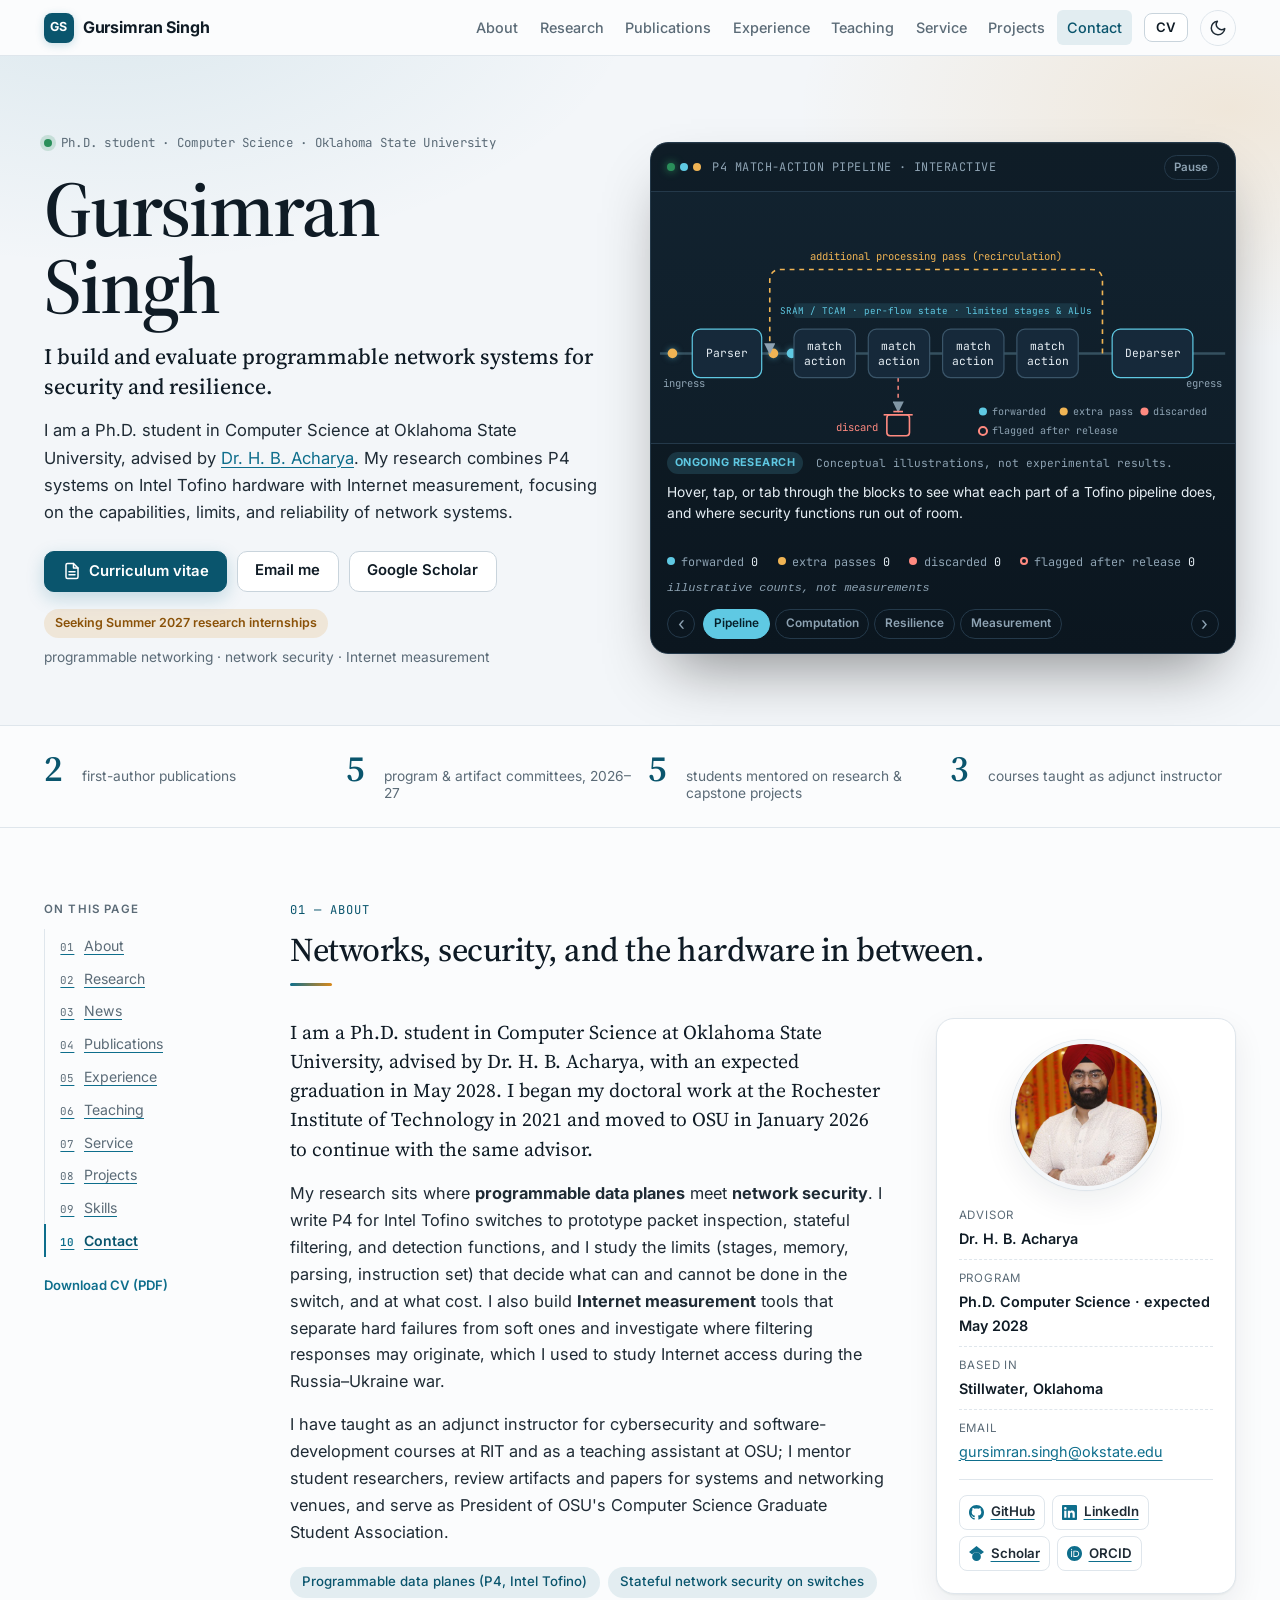
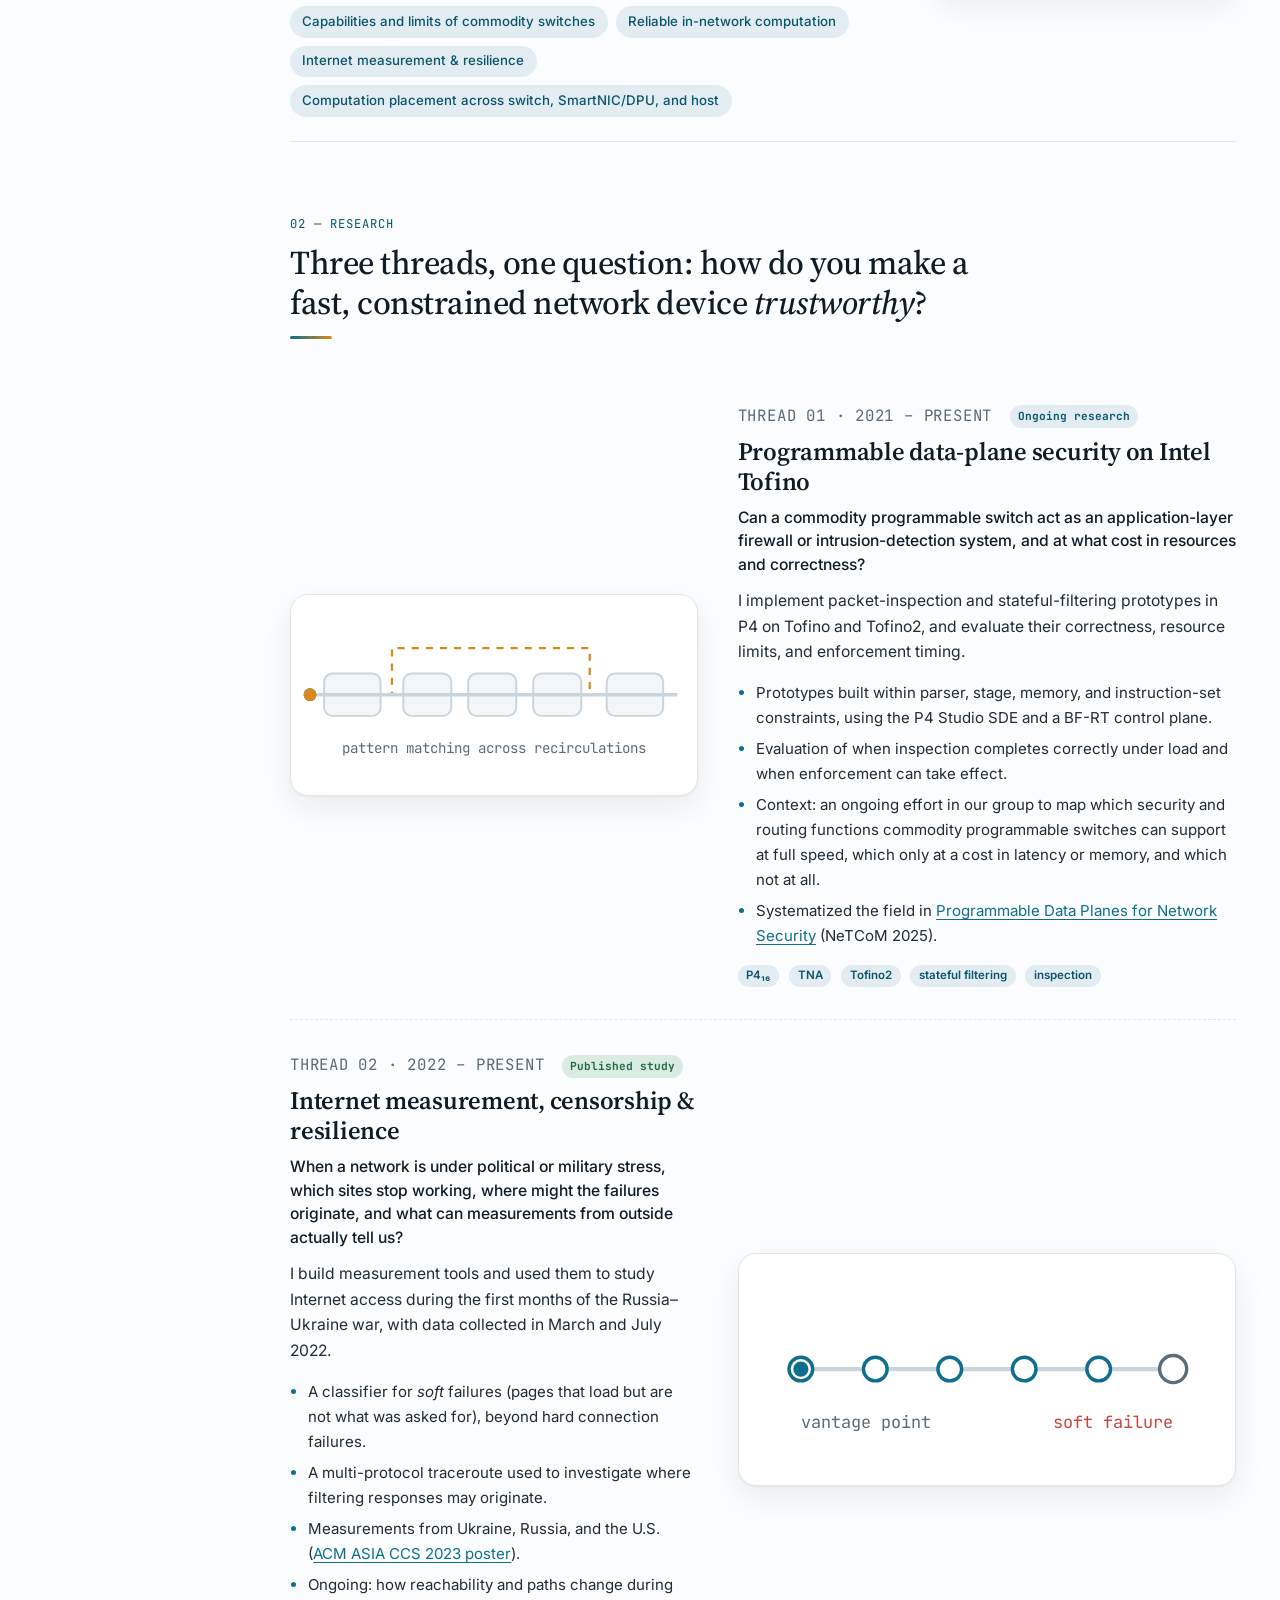
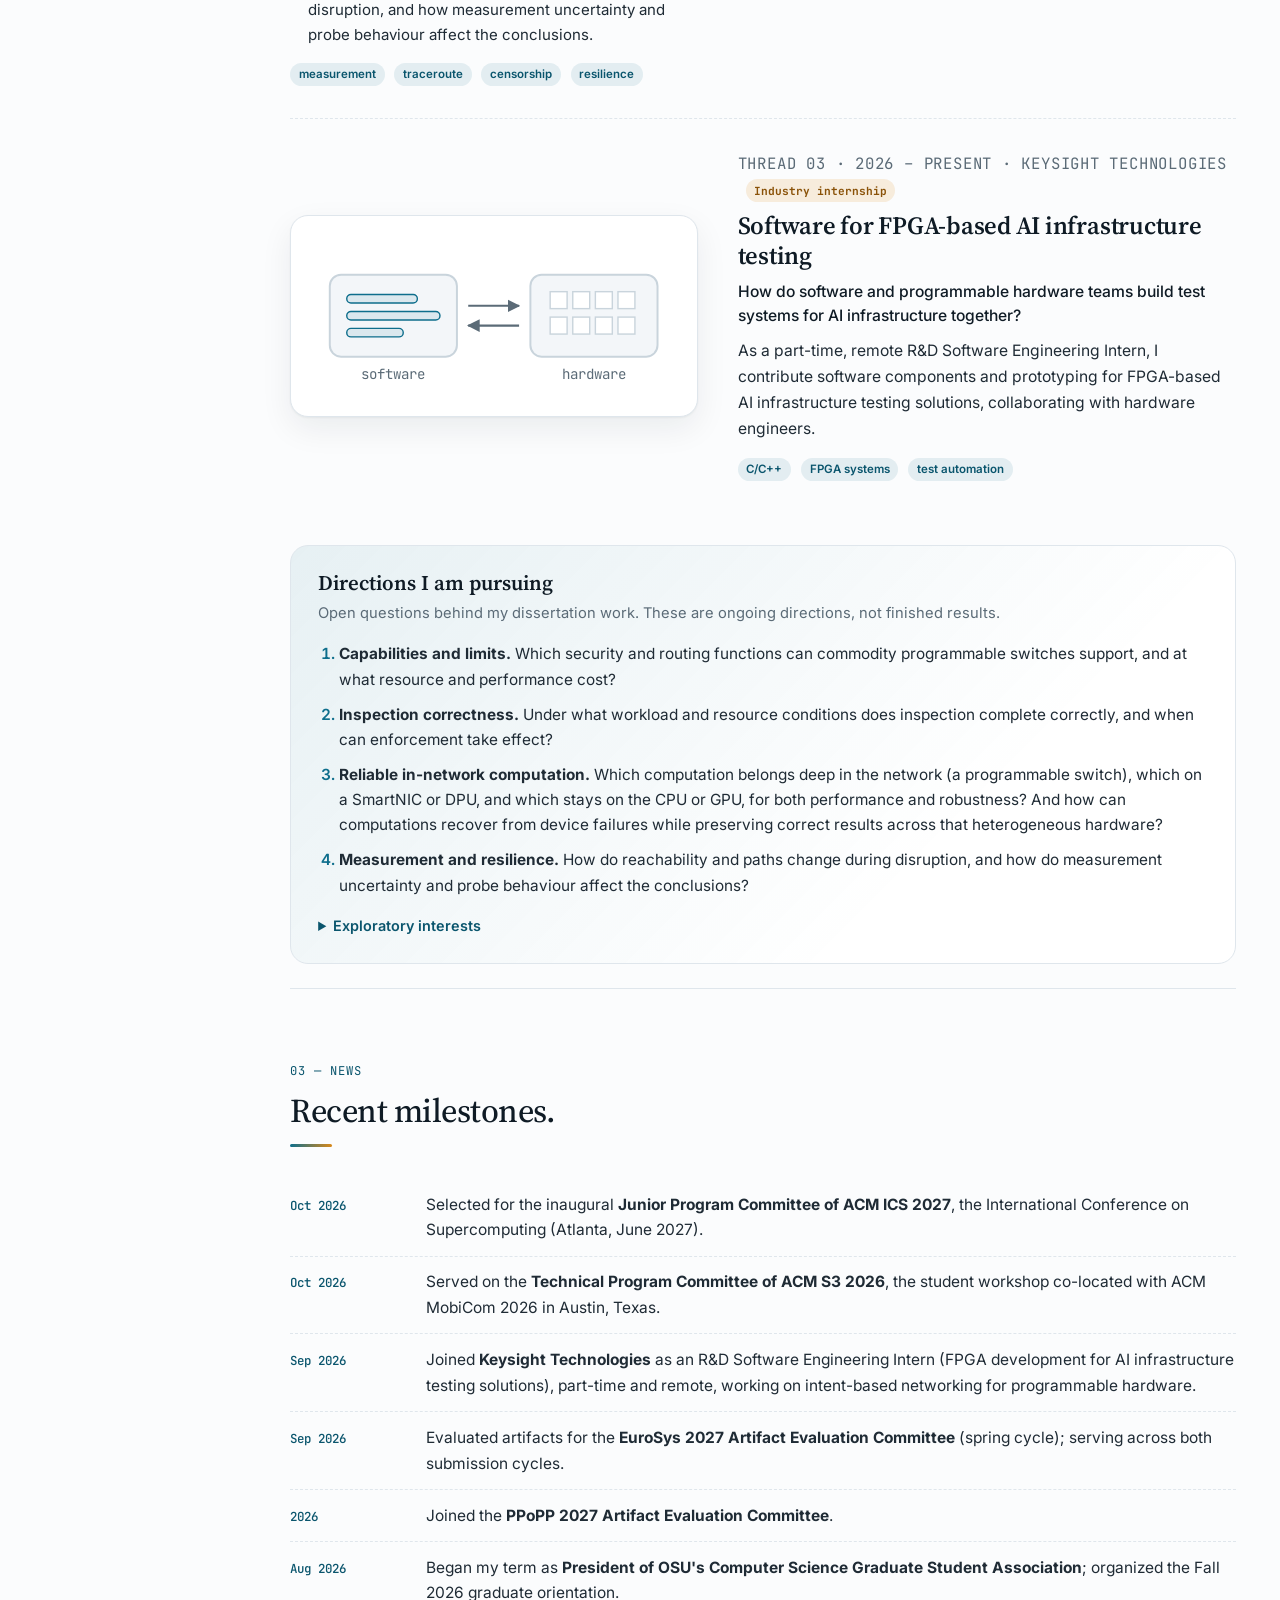
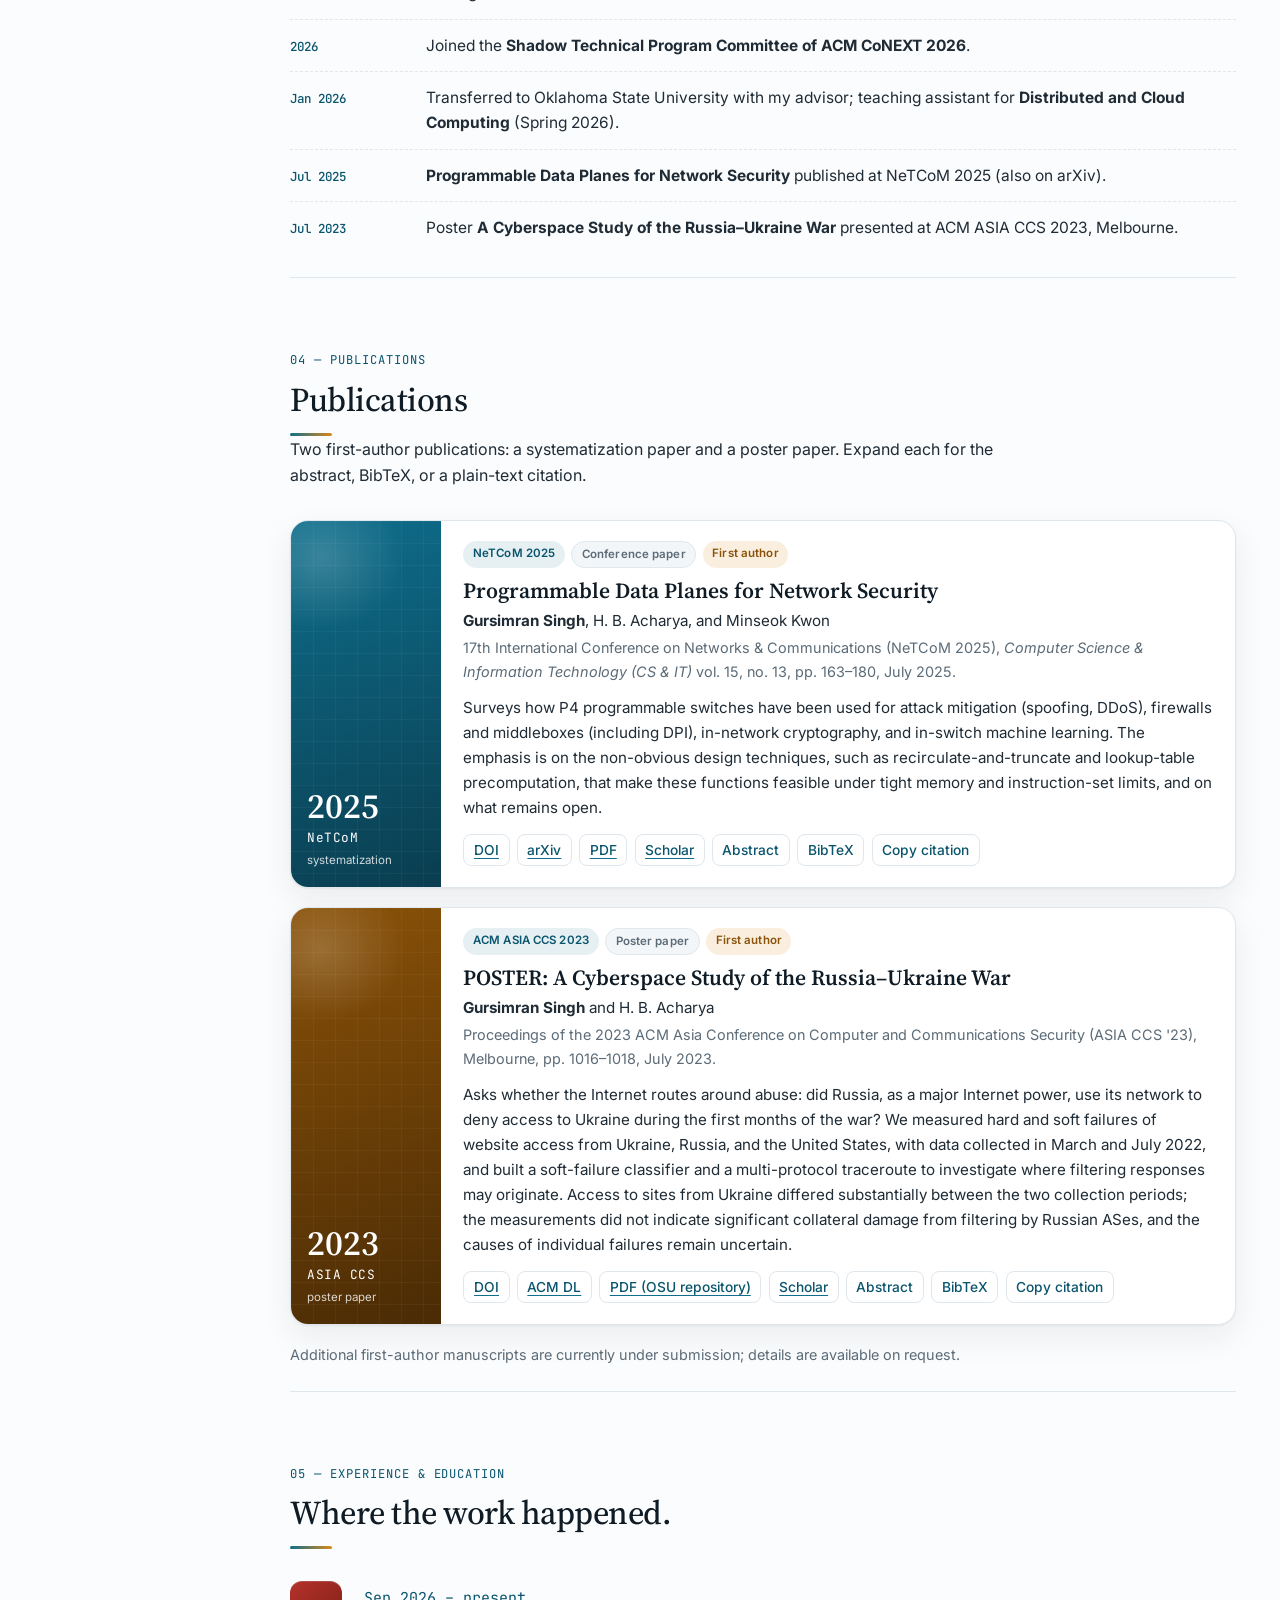
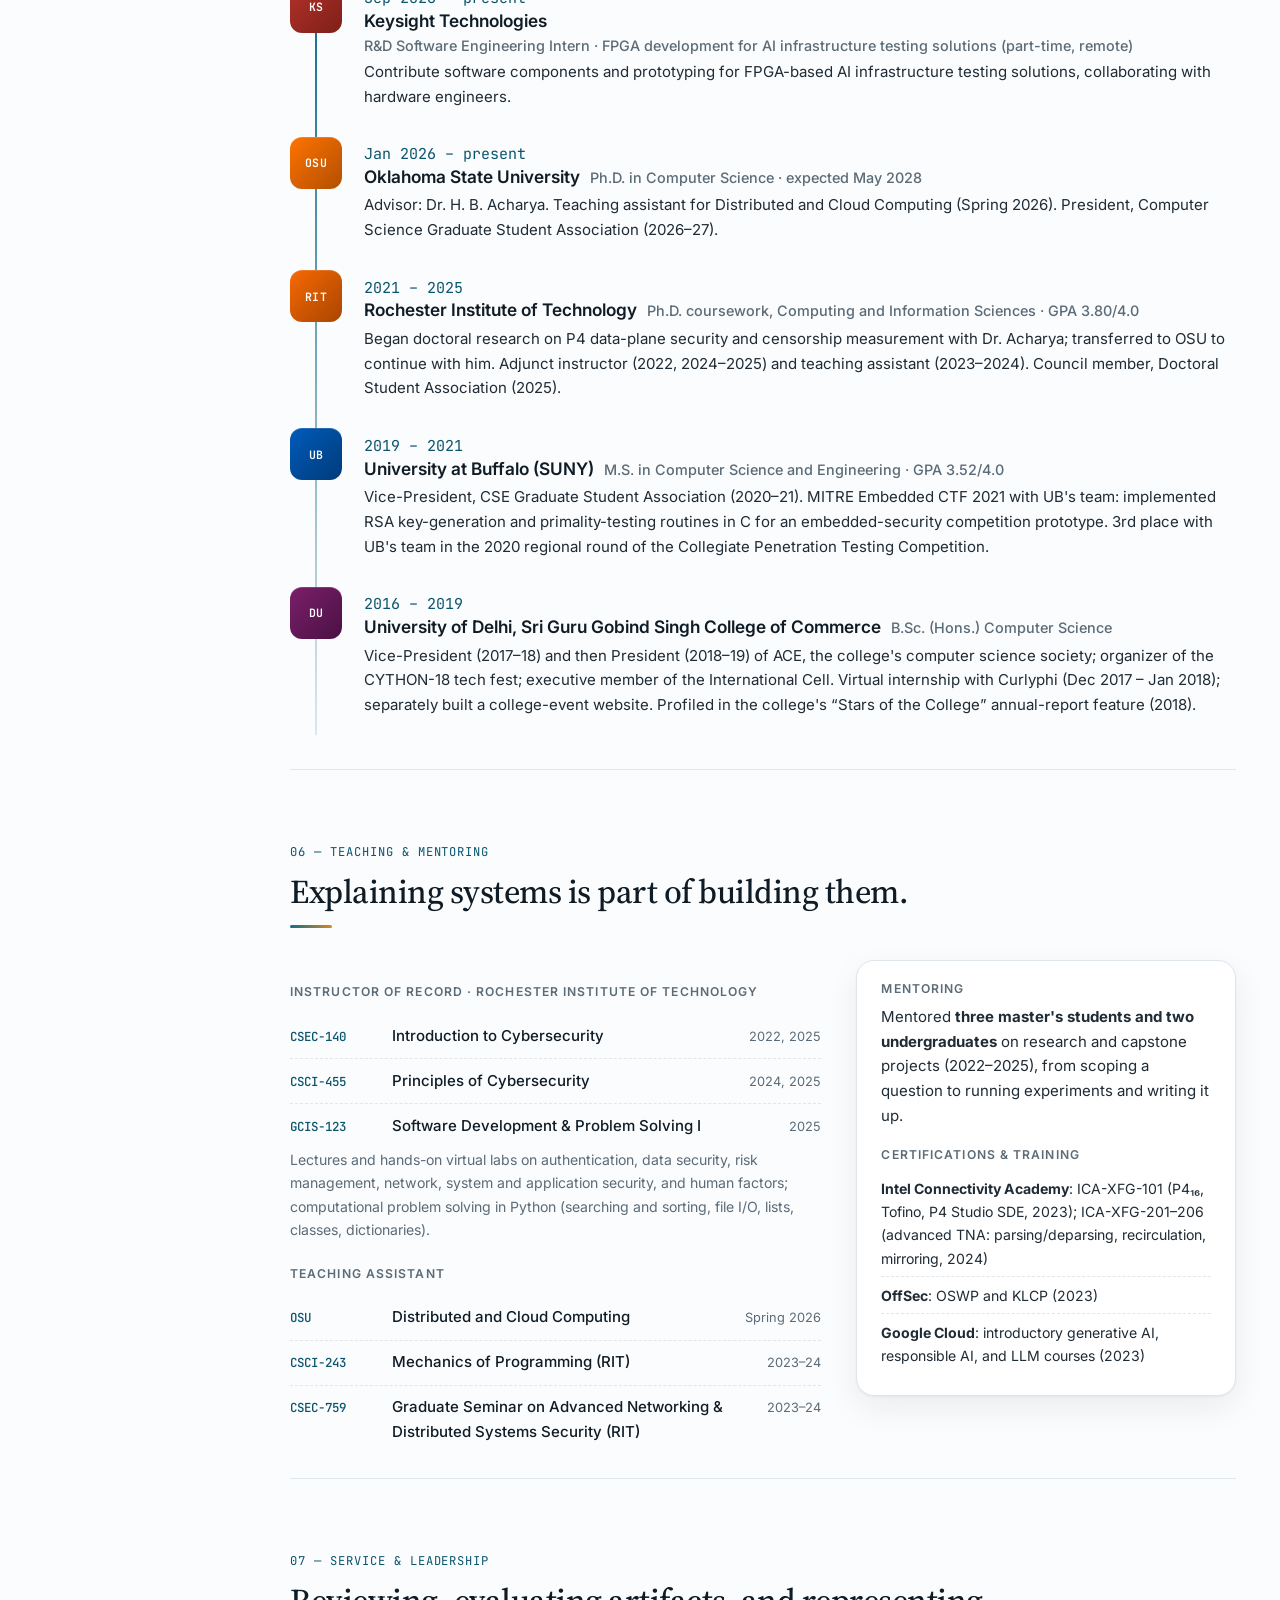
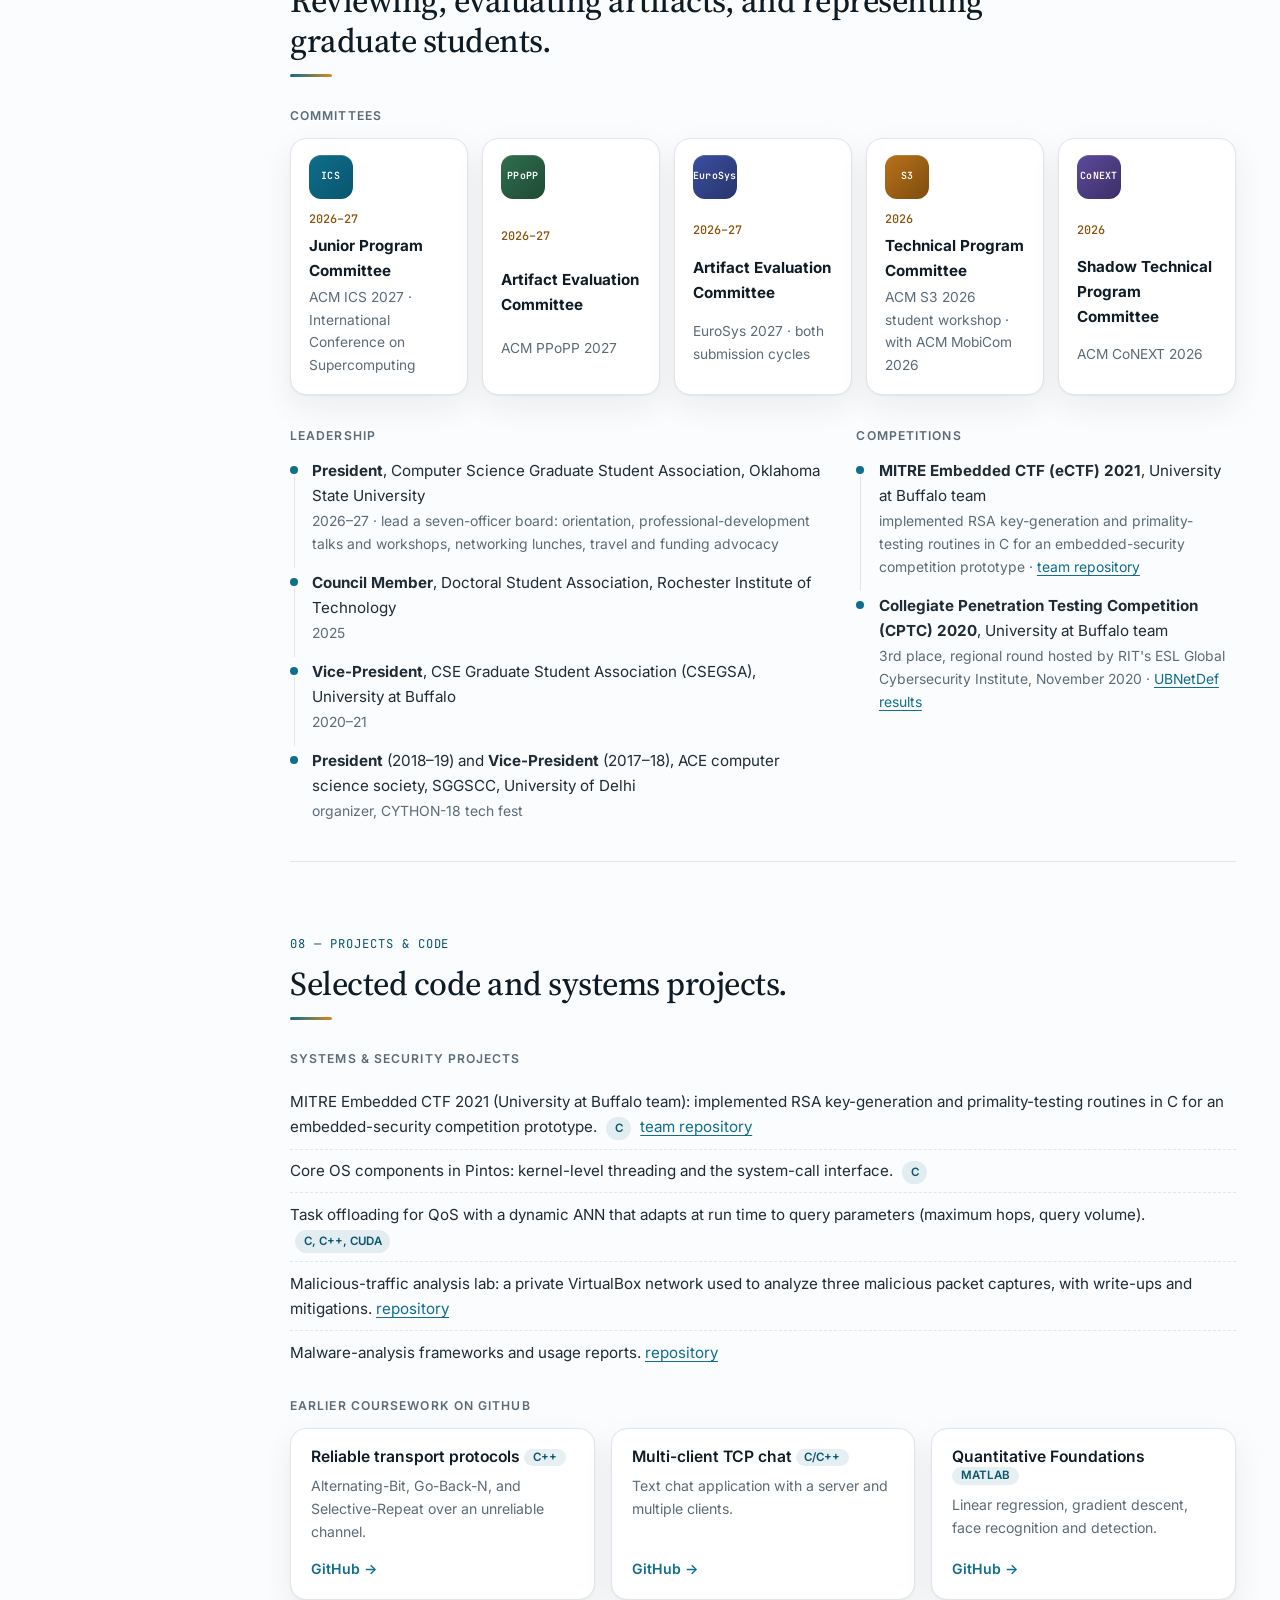
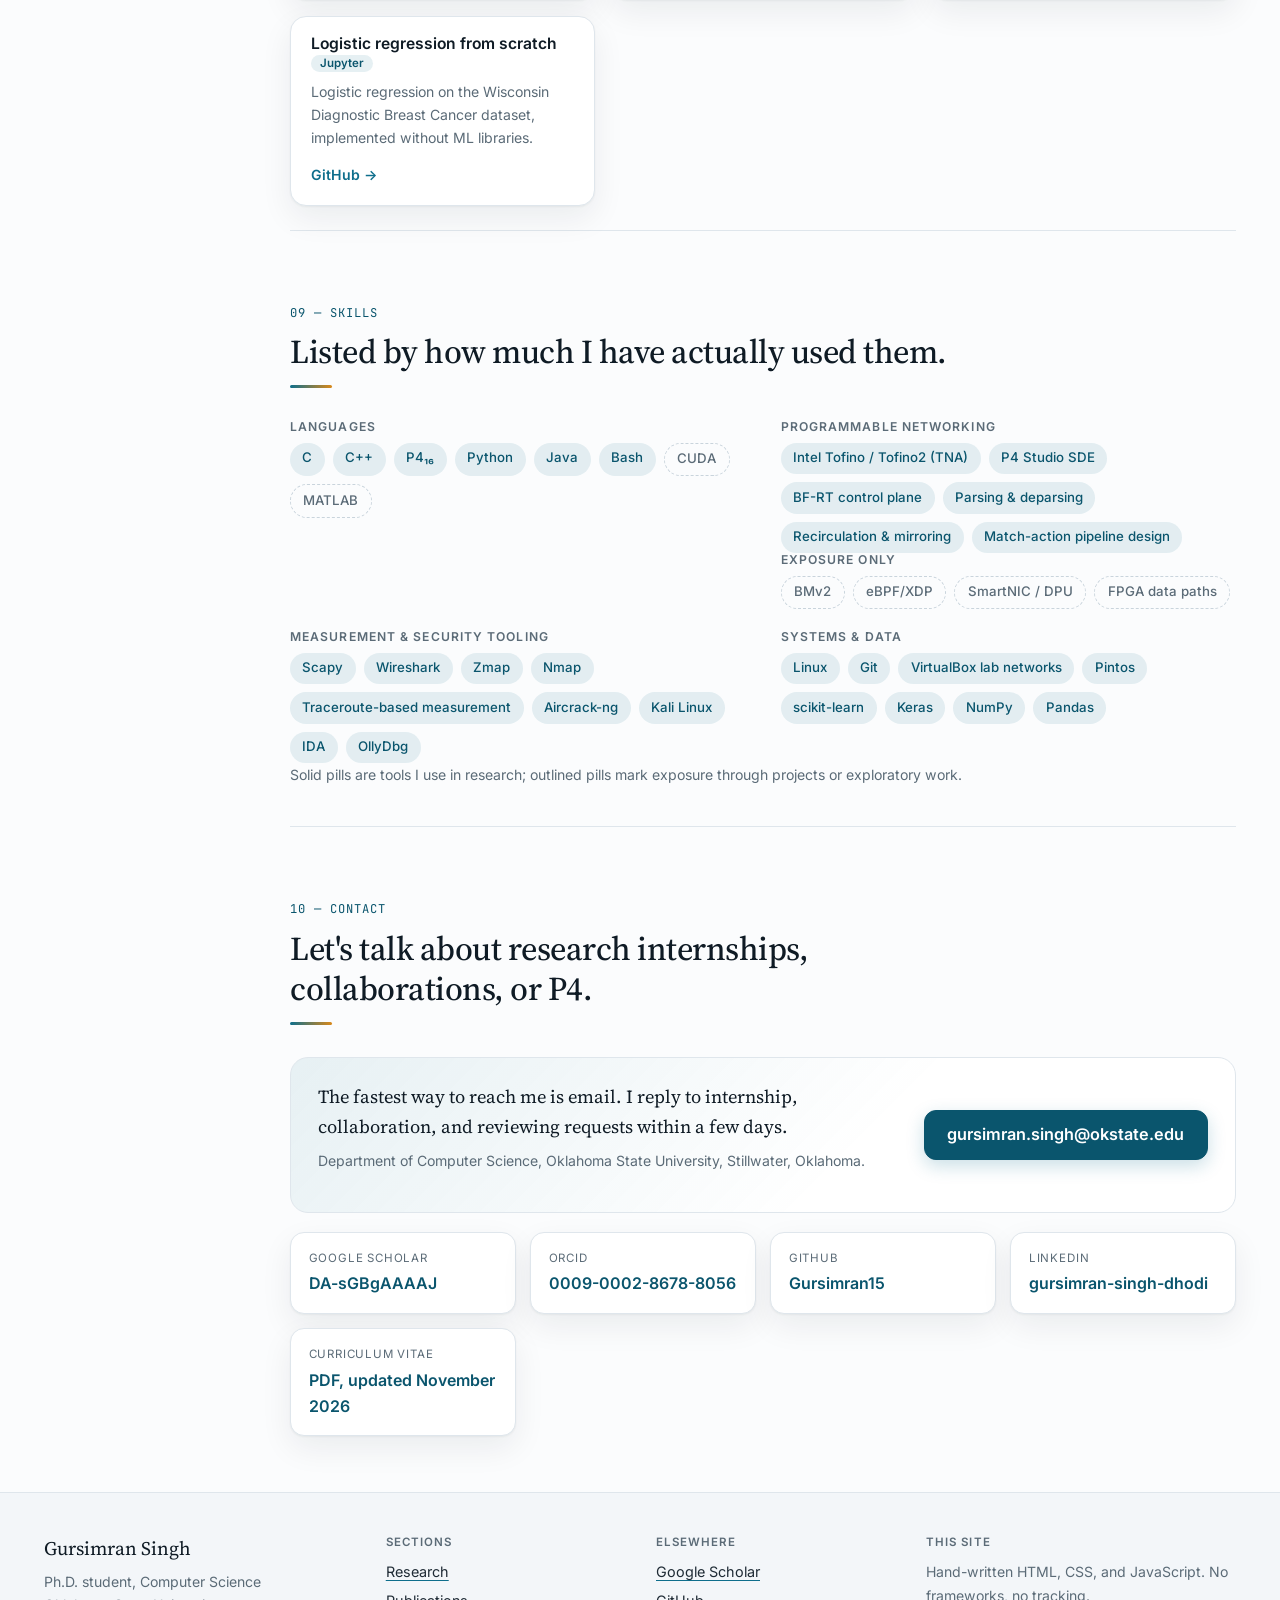
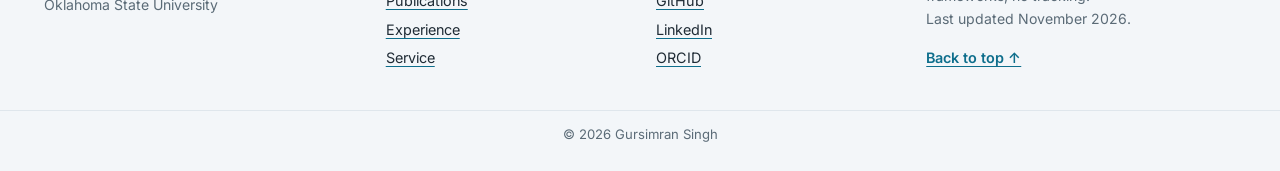
==== commit abf6c125: "Remove the LaTeX source link from the contact section Co-Authored-By: Claude Fable 5.1 <noreply@anth" ====
--- a/index.html
+++ b/index.html
@@ -807,7 +807,6 @@
           <a class="contact-card" href="https://github.com/Gursimran15" target="_blank" rel="me noopener"><span class="contact-label">GitHub</span><span class="contact-value">Gursimran15</span></a>
           <a class="contact-card" href="https://www.linkedin.com/in/gursimran-singh-dhodi/" target="_blank" rel="me noopener"><span class="contact-label">LinkedIn</span><span class="contact-value">gursimran-singh-dhodi</span></a>
           <a class="contact-card" href="assets/Gursimran_Singh_CV.pdf" target="_blank" rel="noopener"><span class="contact-label">Curriculum vitae</span><span class="contact-value">PDF, updated November 2026</span></a>
-          <a class="contact-card" href="https://github.com/Gursimran15/Gursimran15.github.io/blob/main/cv/Gursimran_Singh_CV.tex" target="_blank" rel="noopener"><span class="contact-label">CV source</span><span class="contact-value">LaTeX on GitHub</span></a>
         </div>
       </section>
 
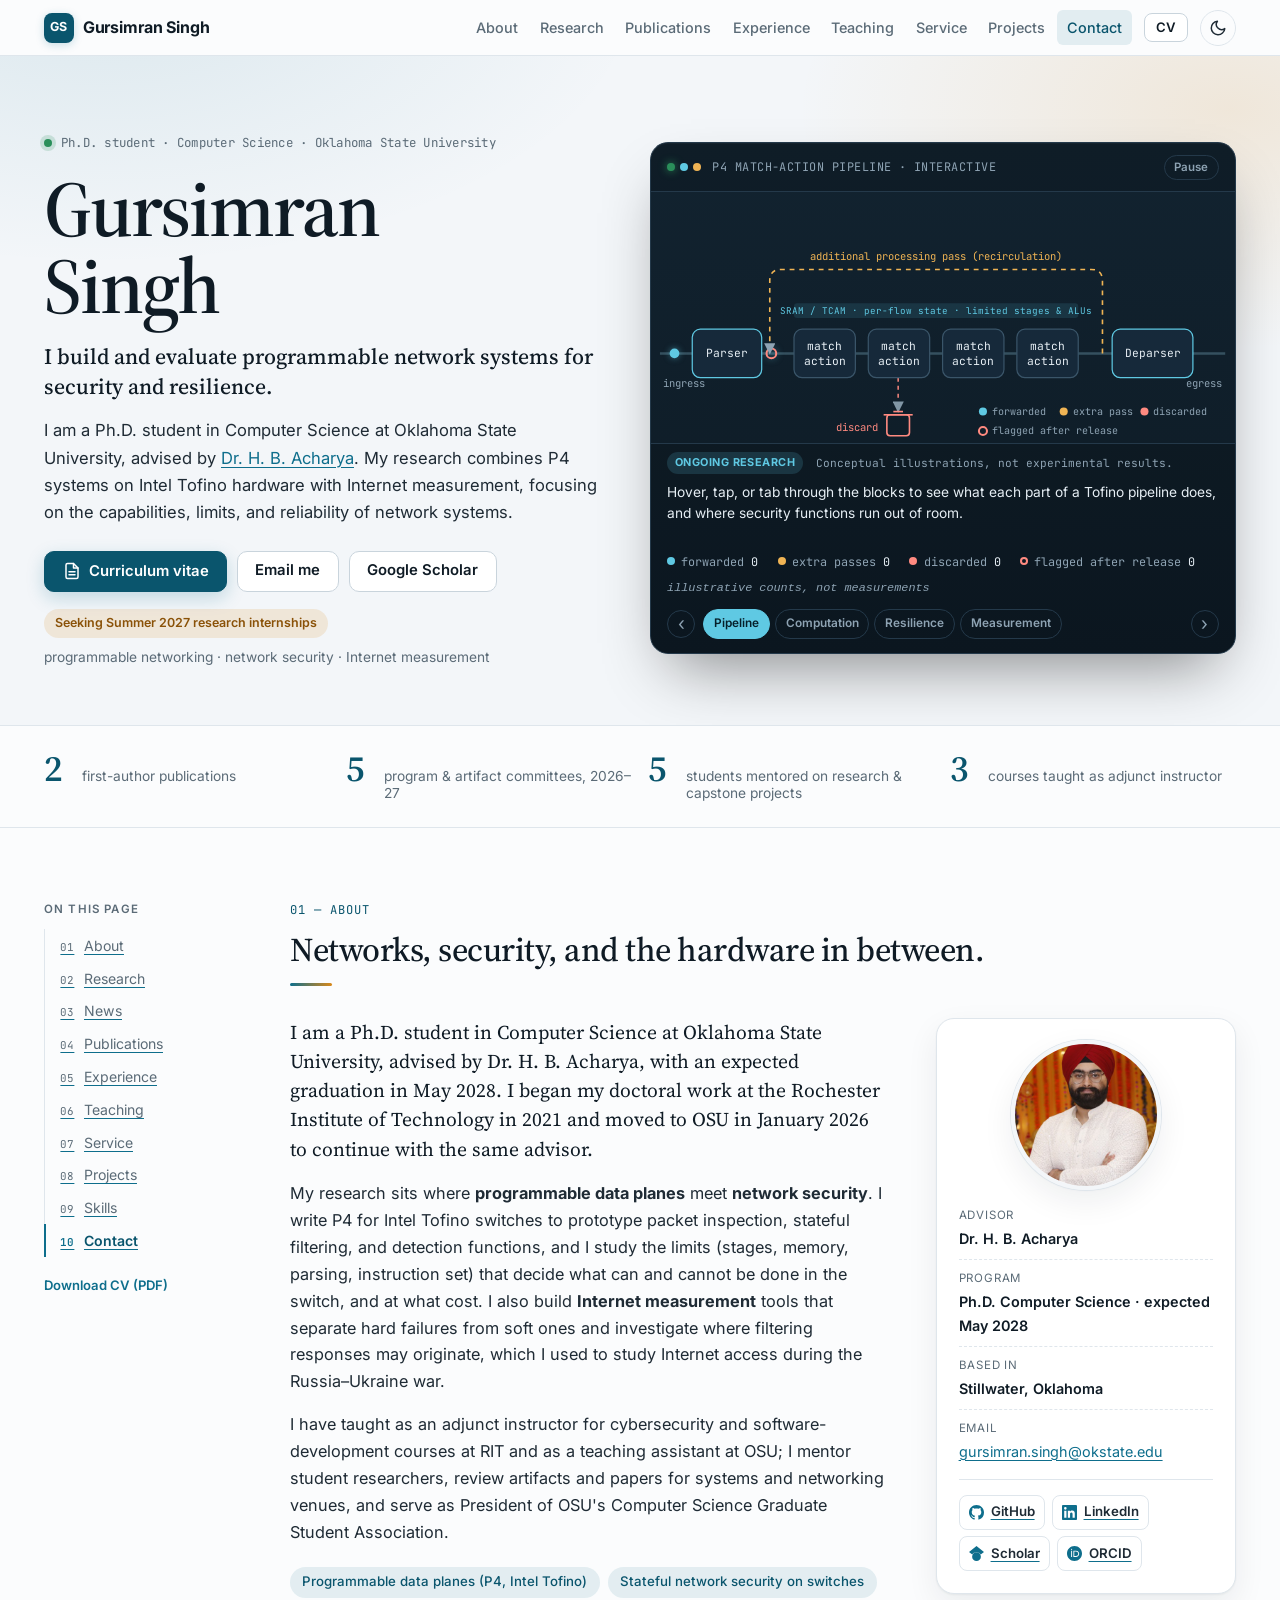
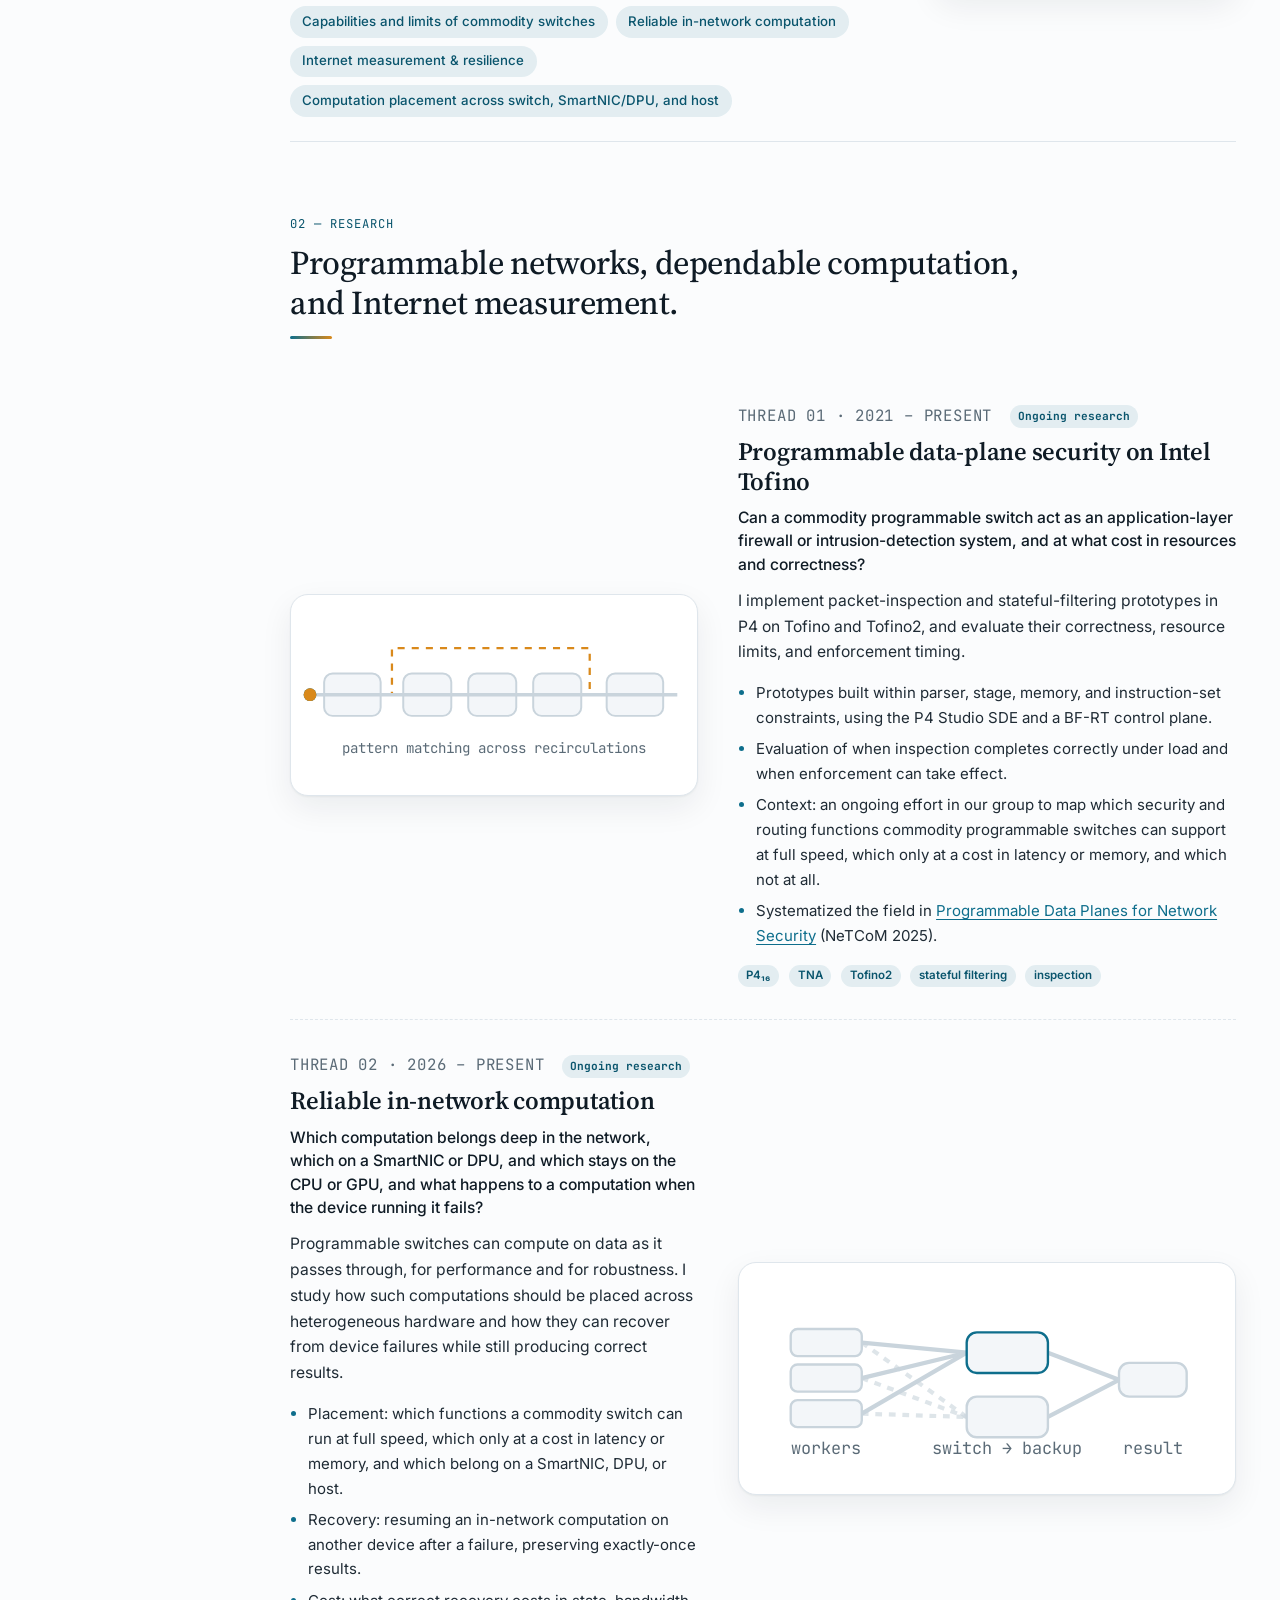
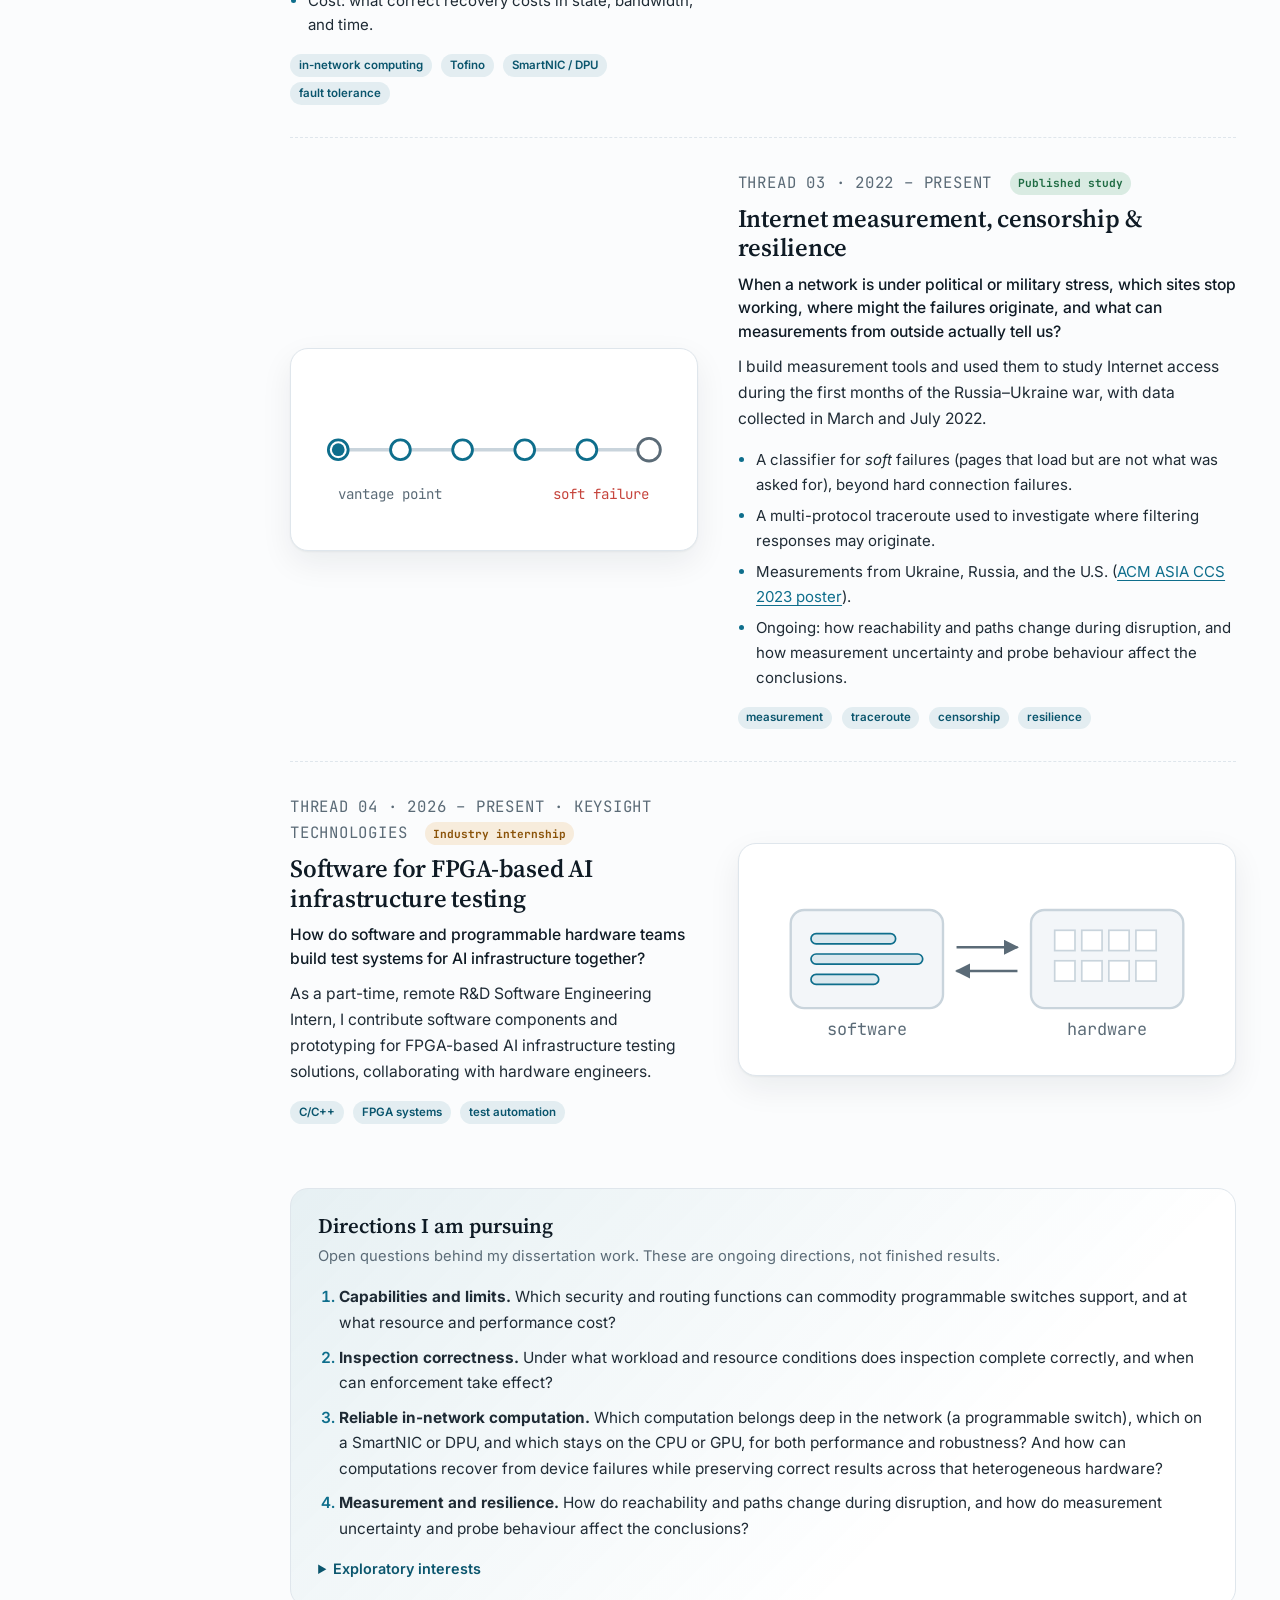
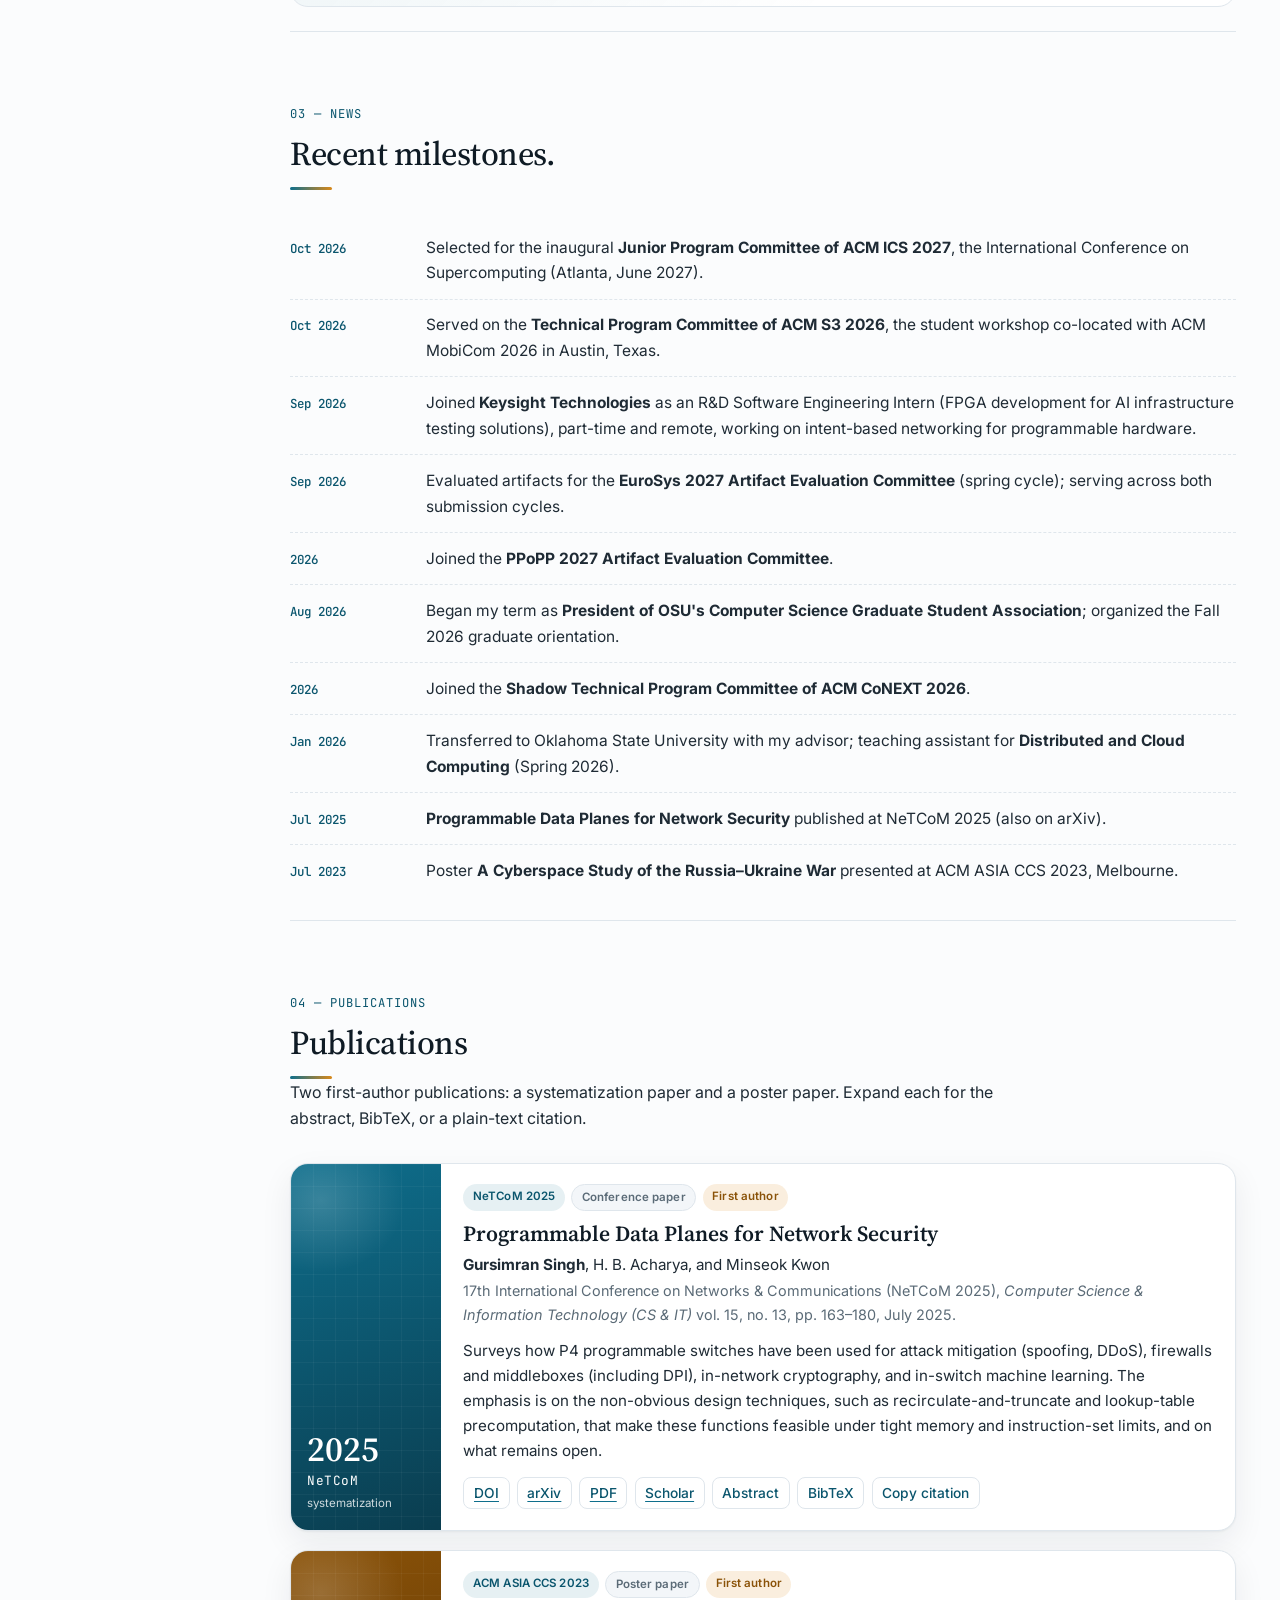
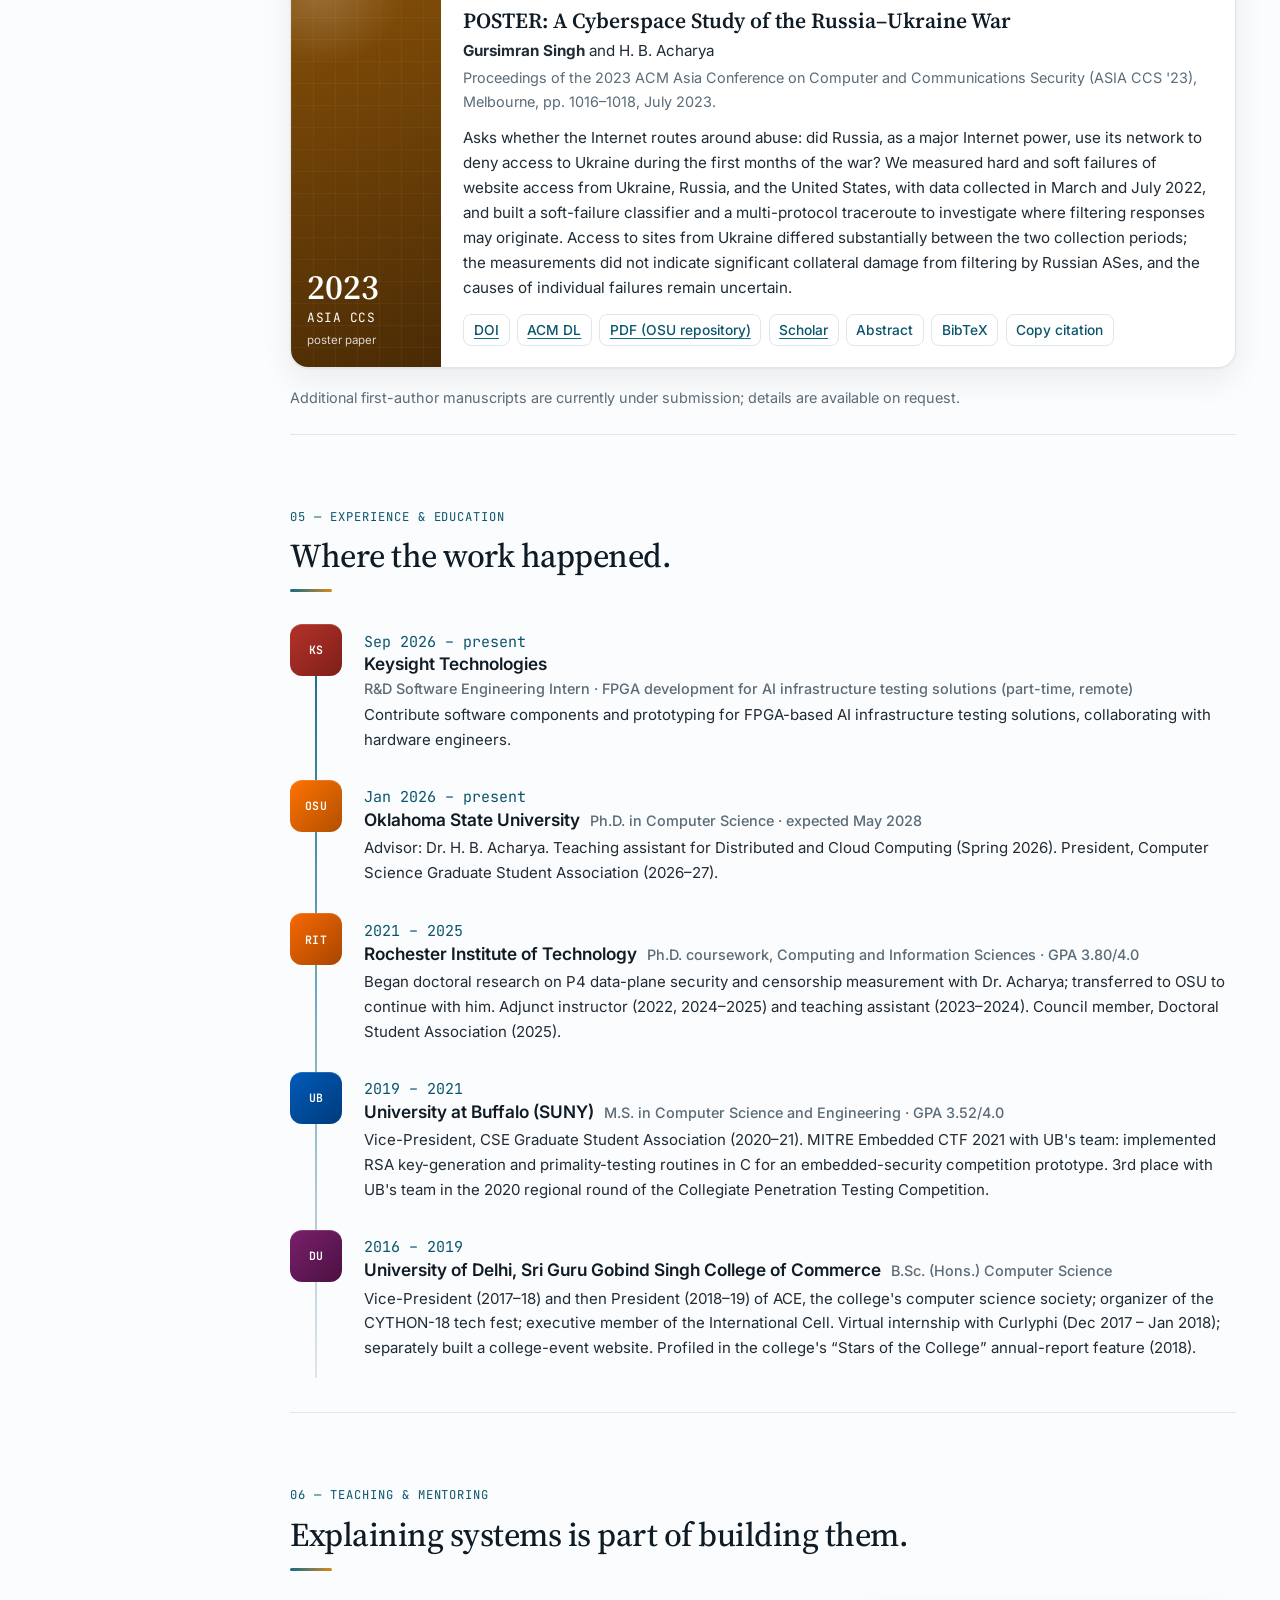
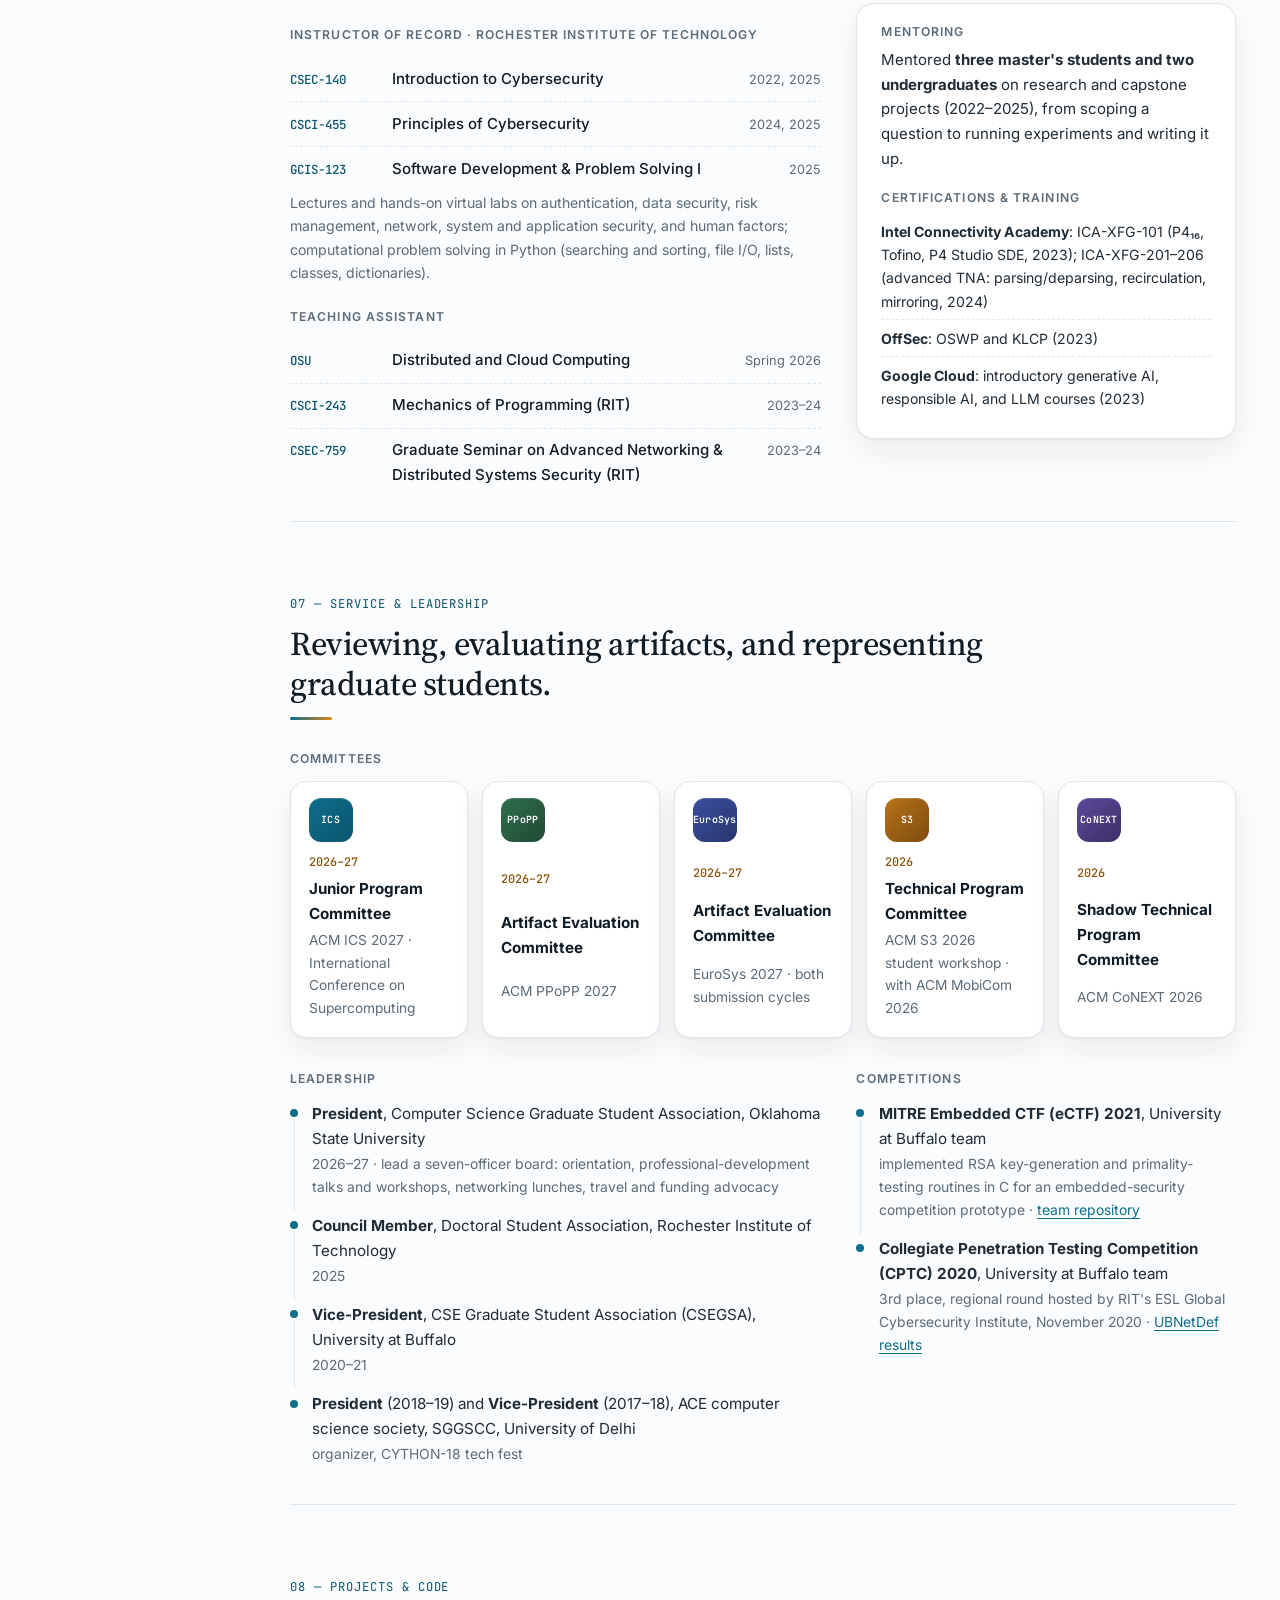
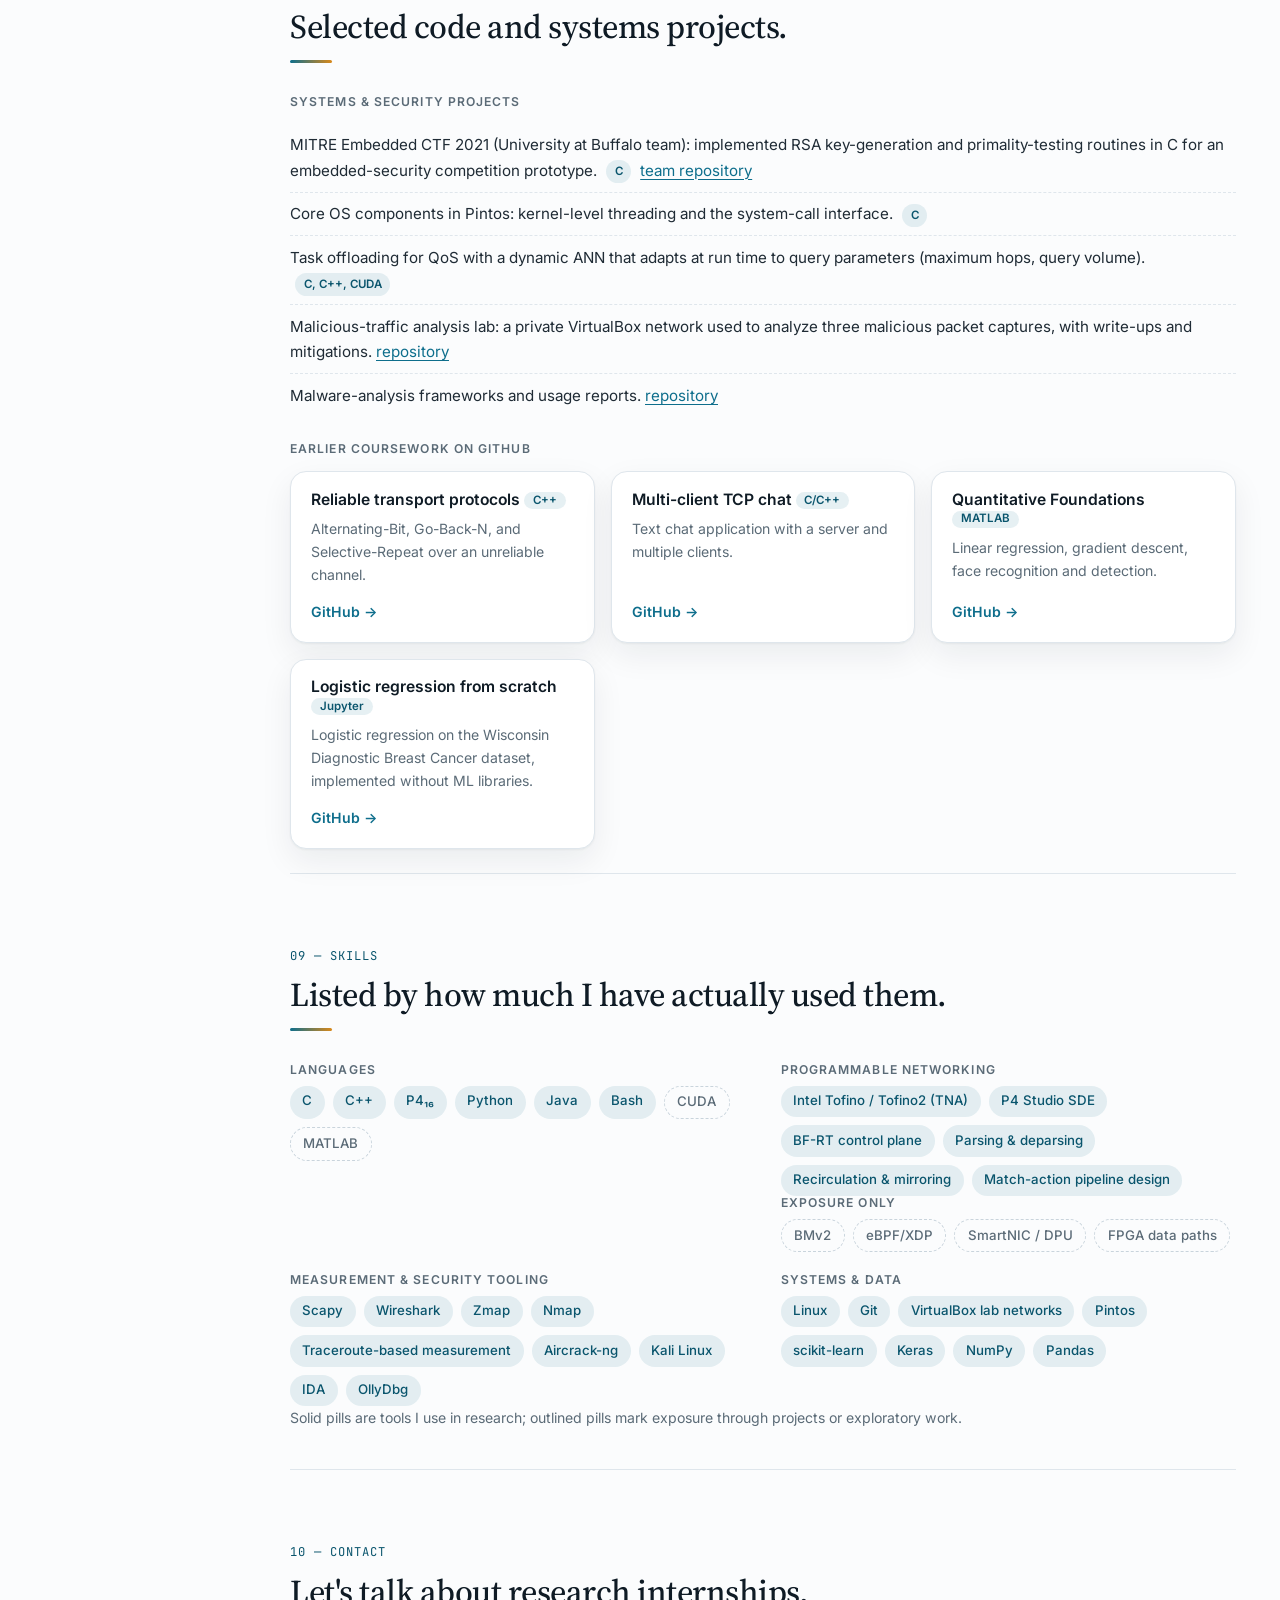
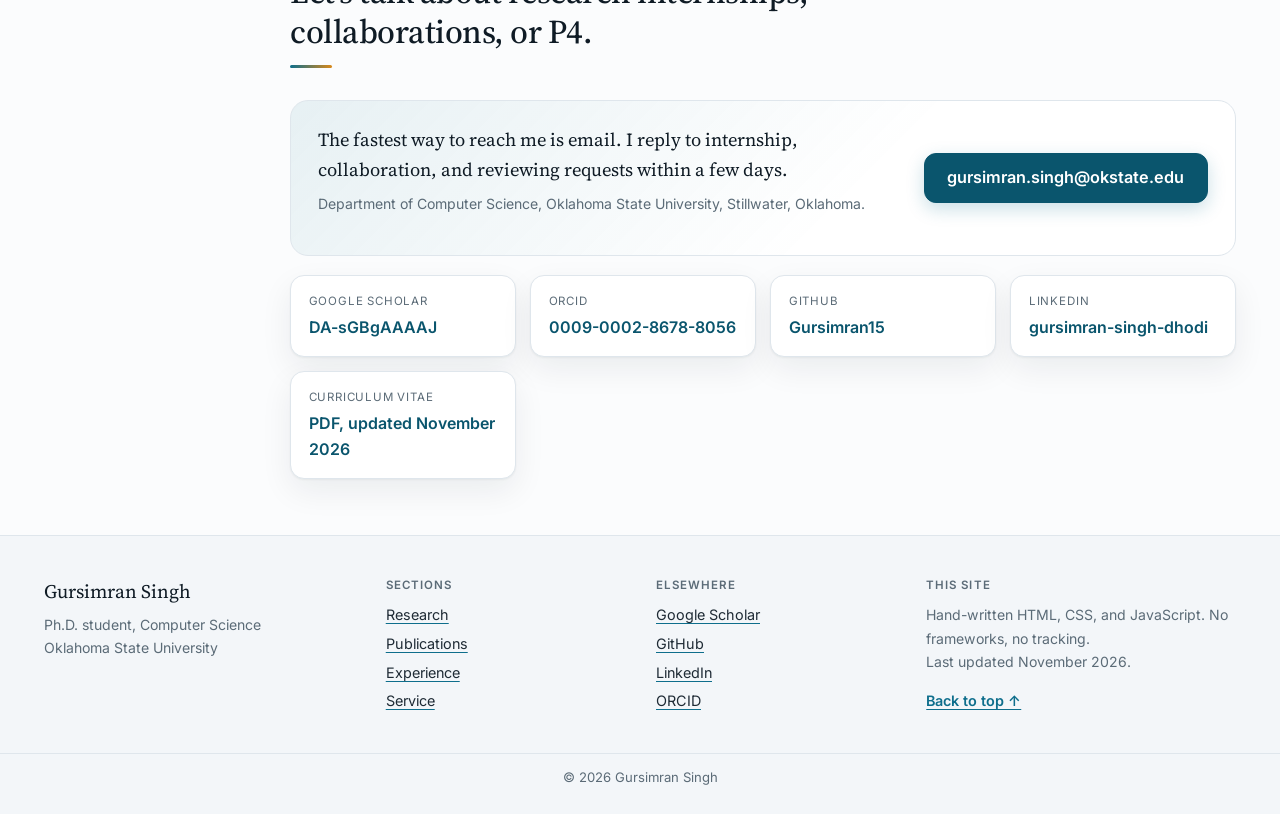
==== commit b2a4f849: "Research heading, in-network computation project row, manual scenes, tooltips Research section headi" ====
--- a/index.html
+++ b/index.html
@@ -249,13 +249,13 @@
               <span class="status status-ongoing" data-slide="1">Ongoing research</span>
               <span class="status status-ongoing" data-slide="2" hidden>Ongoing research</span>
               <span class="status status-ongoing" data-slide="3" hidden>Ongoing research</span>
-              <span class="status status-pub" data-slide="4" hidden>Published study · ongoing</span>
+              <span class="status status-pub" data-slide="4" hidden>Published study</span>
               <span class="device-note">Conceptual illustrations, not experimental results.</span>
             </div>
             <p id="pipe-info" class="device-info" data-slide="1" aria-live="polite">Hover, tap, or tab through the blocks to see what each part of a Tofino pipeline does, and where security functions run out of room.</p>
-            <p class="device-info" data-slide="2" hidden><strong>Reliable in-network computation.</strong> Workers send partial results to a programmable switch that computes on them. When that device becomes unavailable, the computation has to resume somewhere else, perhaps on a SmartNIC or a host, and still produce the correct result. The questions I work on: which computation belongs in the switch, on a SmartNIC or DPU, or on the CPU or GPU; how to recover correctly across that heterogeneous hardware; and what recovery costs.</p>
+            <p class="device-info" data-slide="2" hidden><strong>Reliable in-network computation.</strong> A switch computes on workers' partial results; when it becomes unavailable, the computation resumes on another device and must still produce the correct result. I study where such computation belongs, how it recovers, and what recovery costs.</p>
             <p class="device-info" data-slide="3" hidden><strong>Internet resilience under disruption.</strong> When links fail, does traffic find another path, and can measurements from outside tell what happened? Sometimes an alternative path is observed; sometimes probes get no response and the outcome is inconclusive. Telling physical damage from deliberate filtering is part of the research question, not an assumption.</p>
-            <p class="device-info" data-slide="4" hidden><strong>Internet measurement.</strong> Probes from several vantage points, a classifier that separates hard failures from soft ones, and a multi-protocol traceroute used to investigate where filtering responses may originate. A failed response does not by itself identify a responsible hop or prove censorship; measurement uncertainty and probe behaviour are part of the analysis.</p>
+            <p class="device-info" data-slide="4" hidden><strong>Internet measurement.</strong> Probes from several vantage points, a classifier that separates hard failures from soft ones, and a multi-protocol traceroute used to investigate where filtering responses may originate. A failed response does not by itself identify a responsible hop or prove censorship. The Russia–Ukraine study is published; the measurement methods are ongoing work.</p>
             <p class="device-counters" data-slide="1" aria-label="Illustrative packet counts in this animation">
               <span><b class="pk-dot pk-pass" aria-hidden="true"></b>forwarded <output id="cnt-pass">0</output></span>
               <span><b class="pk-dot pk-recirc" aria-hidden="true"></b>extra passes <output id="cnt-recirc">0</output></span>
@@ -366,7 +366,7 @@
       <section id="research" class="section reveal">
         <div class="section-head">
           <p class="section-num">02 — Research</p>
-          <h2>Three threads, one question: how do you make a fast, constrained network device <em>trustworthy</em>?</h2>
+          <h2>Programmable networks, dependable computation, and Internet measurement.</h2>
         </div>
 
         <article class="feature reveal">
@@ -401,6 +401,39 @@
 
         <article class="feature feature-flip reveal">
           <div class="feature-art" aria-hidden="true">
+            <svg viewBox="0 0 260 110" class="mini mini-comp">
+              <line class="m-wire" x1="56" y1="34" x2="118" y2="40"/><line class="m-wire" x1="56" y1="55" x2="118" y2="40"/><line class="m-wire" x1="56" y1="76" x2="118" y2="40"/>
+              <line class="m-wire alt" x1="56" y1="34" x2="118" y2="78"/><line class="m-wire alt" x1="56" y1="55" x2="118" y2="78"/><line class="m-wire alt" x1="56" y1="76" x2="118" y2="78"/>
+              <line class="m-wire" x1="166" y1="40" x2="208" y2="56"/><line class="m-wire" x1="166" y1="78" x2="208" y2="56"/>
+              <rect class="m-box" x="14" y="26" width="42" height="16" rx="4"/><rect class="m-box" x="14" y="47" width="42" height="16" rx="4"/><rect class="m-box" x="14" y="68" width="42" height="16" rx="4"/>
+              <rect class="m-box dev-a" x="118" y="28" width="48" height="24" rx="6"/>
+              <g class="fault"><line x1="135" y1="33" x2="149" y2="47"/><line x1="149" y1="33" x2="135" y2="47"/></g>
+              <rect class="m-box dev-b" x="118" y="66" width="48" height="24" rx="6"/>
+              <rect class="m-box res" x="208" y="46" width="40" height="20" rx="6"/>
+              <circle class="c c-1" cx="56" cy="34" r="3.5"/><circle class="c c-2" cx="56" cy="55" r="3.5"/><circle class="c c-3" cx="56" cy="76" r="3.5"/>
+              <circle class="c c-4" cx="56" cy="34" r="3.5"/><circle class="c c-5" cx="56" cy="55" r="3.5"/><circle class="c c-6" cx="56" cy="76" r="3.5"/>
+              <circle class="c c-out" cx="166" cy="78" r="3.5"/>
+              <text class="m-text" x="35" y="100" text-anchor="middle">workers</text>
+              <text class="m-text" x="142" y="100" text-anchor="middle">switch → backup</text>
+              <text class="m-text" x="228" y="100" text-anchor="middle">result</text>
+            </svg>
+          </div>
+          <div class="feature-body">
+            <p class="feature-num">Thread 02 · 2026 – present <span class="status status-ongoing">Ongoing research</span></p>
+            <h3>Reliable in-network computation</h3>
+            <p class="feature-q">Which computation belongs deep in the network, which on a SmartNIC or DPU, and which stays on the CPU or GPU, and what happens to a computation when the device running it fails?</p>
+            <p>Programmable switches can compute on data as it passes through, for performance and for robustness. I study how such computations should be placed across heterogeneous hardware and how they can recover from device failures while still producing correct results.</p>
+            <ul class="feature-points">
+              <li>Placement: which functions a commodity switch can run at full speed, which only at a cost in latency or memory, and which belong on a SmartNIC, DPU, or host.</li>
+              <li>Recovery: resuming an in-network computation on another device after a failure, preserving exactly-once results.</li>
+              <li>Cost: what correct recovery costs in state, bandwidth, and time.</li>
+            </ul>
+            <p class="feature-tags"><span class="tag">in-network computing</span><span class="tag">Tofino</span><span class="tag">SmartNIC / DPU</span><span class="tag">fault tolerance</span></p>
+          </div>
+        </article>
+
+        <article class="feature reveal">
+          <div class="feature-art" aria-hidden="true">
             <svg viewBox="0 0 260 110" class="mini mini-trace">
               <line class="m-wire" x1="20" y1="55" x2="240" y2="55"/>
               <circle class="m-hop h1" cx="20" cy="55" r="7"/>
@@ -415,7 +448,7 @@
             </svg>
           </div>
           <div class="feature-body">
-            <p class="feature-num">Thread 02 · 2022 – present <span class="status status-pub">Published study</span></p>
+            <p class="feature-num">Thread 03 · 2022 – present <span class="status status-pub">Published study</span></p>
             <h3>Internet measurement, censorship &amp; resilience</h3>
             <p class="feature-q">When a network is under political or military stress, which sites stop working, where might the failures originate, and what can measurements from outside actually tell us?</p>
             <p>I build measurement tools and used them to study Internet access during the first months of the Russia–Ukraine war, with data collected in March and July 2022.</p>
@@ -429,7 +462,7 @@
           </div>
         </article>
 
-        <article class="feature reveal">
+        <article class="feature feature-flip reveal">
           <div class="feature-art" aria-hidden="true">
             <svg viewBox="0 0 260 110" class="mini mini-collab">
               <defs><marker id="mini-arrow" viewBox="0 0 10 10" refX="9" refY="5" markerWidth="6" markerHeight="6" orient="auto-start-reverse"><path d="M0,0 L10,5 L0,10 z" fill="currentColor"/></marker></defs>
@@ -445,7 +478,7 @@
             </svg>
           </div>
           <div class="feature-body">
-            <p class="feature-num">Thread 03 · 2026 – present · Keysight Technologies <span class="status status-industry">Industry internship</span></p>
+            <p class="feature-num">Thread 04 · 2026 – present · Keysight Technologies <span class="status status-industry">Industry internship</span></p>
             <h3>Software for FPGA-based AI infrastructure testing</h3>
             <p class="feature-q">How do software and programmable hardware teams build test systems for AI infrastructure together?</p>
             <p>As a part-time, remote R&amp;D Software Engineering Intern, I contribute software components and prototyping for FPGA-based AI infrastructure testing solutions, collaborating with hardware engineers.</p>
--- a/assets/css/style.css
+++ b/assets/css/style.css
@@ -491,6 +491,28 @@
 @keyframes probe { 0% { transform: translateX(0); } 11% { transform: translateX(44px); } 22% { transform: translateX(88px); } 33% { transform: translateX(132px); } 44% { transform: translateX(176px); } 55% { transform: translateX(220px); } 80% { transform: translateX(220px); opacity: 1; } 81% { opacity: 0; } 100% { transform: translateX(0); opacity: 0; } }
 @keyframes hop-ping { 0%, 8% { fill: var(--bg-elev); } 12% { fill: var(--accent); } 40%, 100% { fill: var(--bg-elev); } }
 @keyframes soft-fail { 0%, 52% { stroke: var(--text-muted); fill: var(--bg-elev); } 58%, 80% { stroke: var(--red); fill: var(--red-soft); } 100% { stroke: var(--text-muted); fill: var(--bg-elev); } }
+/* reliable in-network computation mini: results go to the switch, it fails, the other device resumes */
+.mini-comp .m-wire.alt { stroke-dasharray: 4 4; opacity: 0.6; }
+.mini-comp .dev-a { stroke: var(--accent); animation: mc-dev-a 8s linear infinite; }
+.mini-comp .dev-b { animation: mc-dev-b 8s linear infinite; }
+.mini-comp .res { animation: mc-res 8s linear infinite; }
+.mini-comp .fault line { stroke: var(--red); stroke-width: 2; opacity: 0; animation: mc-fault 8s linear infinite; }
+.mini-comp .c { fill: var(--accent); opacity: 0; }
+.mini-comp .c-out { fill: var(--amber); animation: mc-out 8s linear infinite; }
+.mini-comp .c-1 { animation: mc-a1 8s linear infinite; } .mini-comp .c-2 { animation: mc-a2 8s linear infinite 0.15s; } .mini-comp .c-3 { animation: mc-a3 8s linear infinite 0.3s; }
+.mini-comp .c-4 { animation: mc-b1 8s linear infinite; } .mini-comp .c-5 { animation: mc-b2 8s linear infinite 0.15s; } .mini-comp .c-6 { animation: mc-b3 8s linear infinite 0.3s; }
+@keyframes mc-a1 { 0% { transform: translate(0,0); opacity: 0; } 3% { opacity: 1; } 22% { transform: translate(62px,6px); opacity: 1; } 24%, 100% { transform: translate(62px,6px); opacity: 0; } }
+@keyframes mc-a2 { 0% { transform: translate(0,0); opacity: 0; } 3% { opacity: 1; } 22% { transform: translate(62px,-15px); opacity: 1; } 24%, 100% { transform: translate(62px,-15px); opacity: 0; } }
+@keyframes mc-a3 { 0% { transform: translate(0,0); opacity: 0; } 3% { opacity: 1; } 22% { transform: translate(62px,-36px); opacity: 1; } 24%, 100% { transform: translate(62px,-36px); opacity: 0; } }
+@keyframes mc-b1 { 0%, 42% { transform: translate(0,0); opacity: 0; } 45% { opacity: 1; } 62% { transform: translate(62px,44px); opacity: 1; } 64%, 100% { transform: translate(62px,44px); opacity: 0; } }
+@keyframes mc-b2 { 0%, 42% { transform: translate(0,0); opacity: 0; } 45% { opacity: 1; } 62% { transform: translate(62px,23px); opacity: 1; } 64%, 100% { transform: translate(62px,23px); opacity: 0; } }
+@keyframes mc-b3 { 0%, 42% { transform: translate(0,0); opacity: 0; } 45% { opacity: 1; } 62% { transform: translate(62px,2px); opacity: 1; } 64%, 100% { transform: translate(62px,2px); opacity: 0; } }
+@keyframes mc-out { 0%, 68% { transform: translate(0,0); opacity: 0; } 70% { opacity: 1; } 84% { transform: translate(42px,-22px); opacity: 1; } 86%, 100% { transform: translate(42px,-22px); opacity: 0; } }
+@keyframes mc-dev-a { 0%, 30% { stroke: var(--accent); opacity: 1; } 34%, 94% { stroke: var(--border-strong); opacity: 0.5; } 100% { stroke: var(--accent); opacity: 1; } }
+@keyframes mc-dev-b { 0%, 40% { stroke: var(--border-strong); } 44%, 94% { stroke: var(--accent); } 100% { stroke: var(--border-strong); } }
+@keyframes mc-res { 0%, 82% { stroke: var(--border-strong); } 86%, 94% { stroke: var(--amber); } 100% { stroke: var(--border-strong); } }
+@keyframes mc-fault { 0%, 31% { opacity: 0; } 34%, 94% { opacity: 1; } 100% { opacity: 0; } }
+
 .mini-collab .m-box { fill: var(--bg-alt); stroke: var(--border-strong); stroke-width: 1.4; }
 .mini-collab .code { fill: var(--accent-soft); stroke: var(--accent); stroke-width: 1; animation: pulse-bar 4s ease-in-out infinite; }
 .mini-collab .code:nth-child(3) { animation-delay: 0.3s; } .mini-collab .code:nth-child(4) { animation-delay: 0.6s; }
